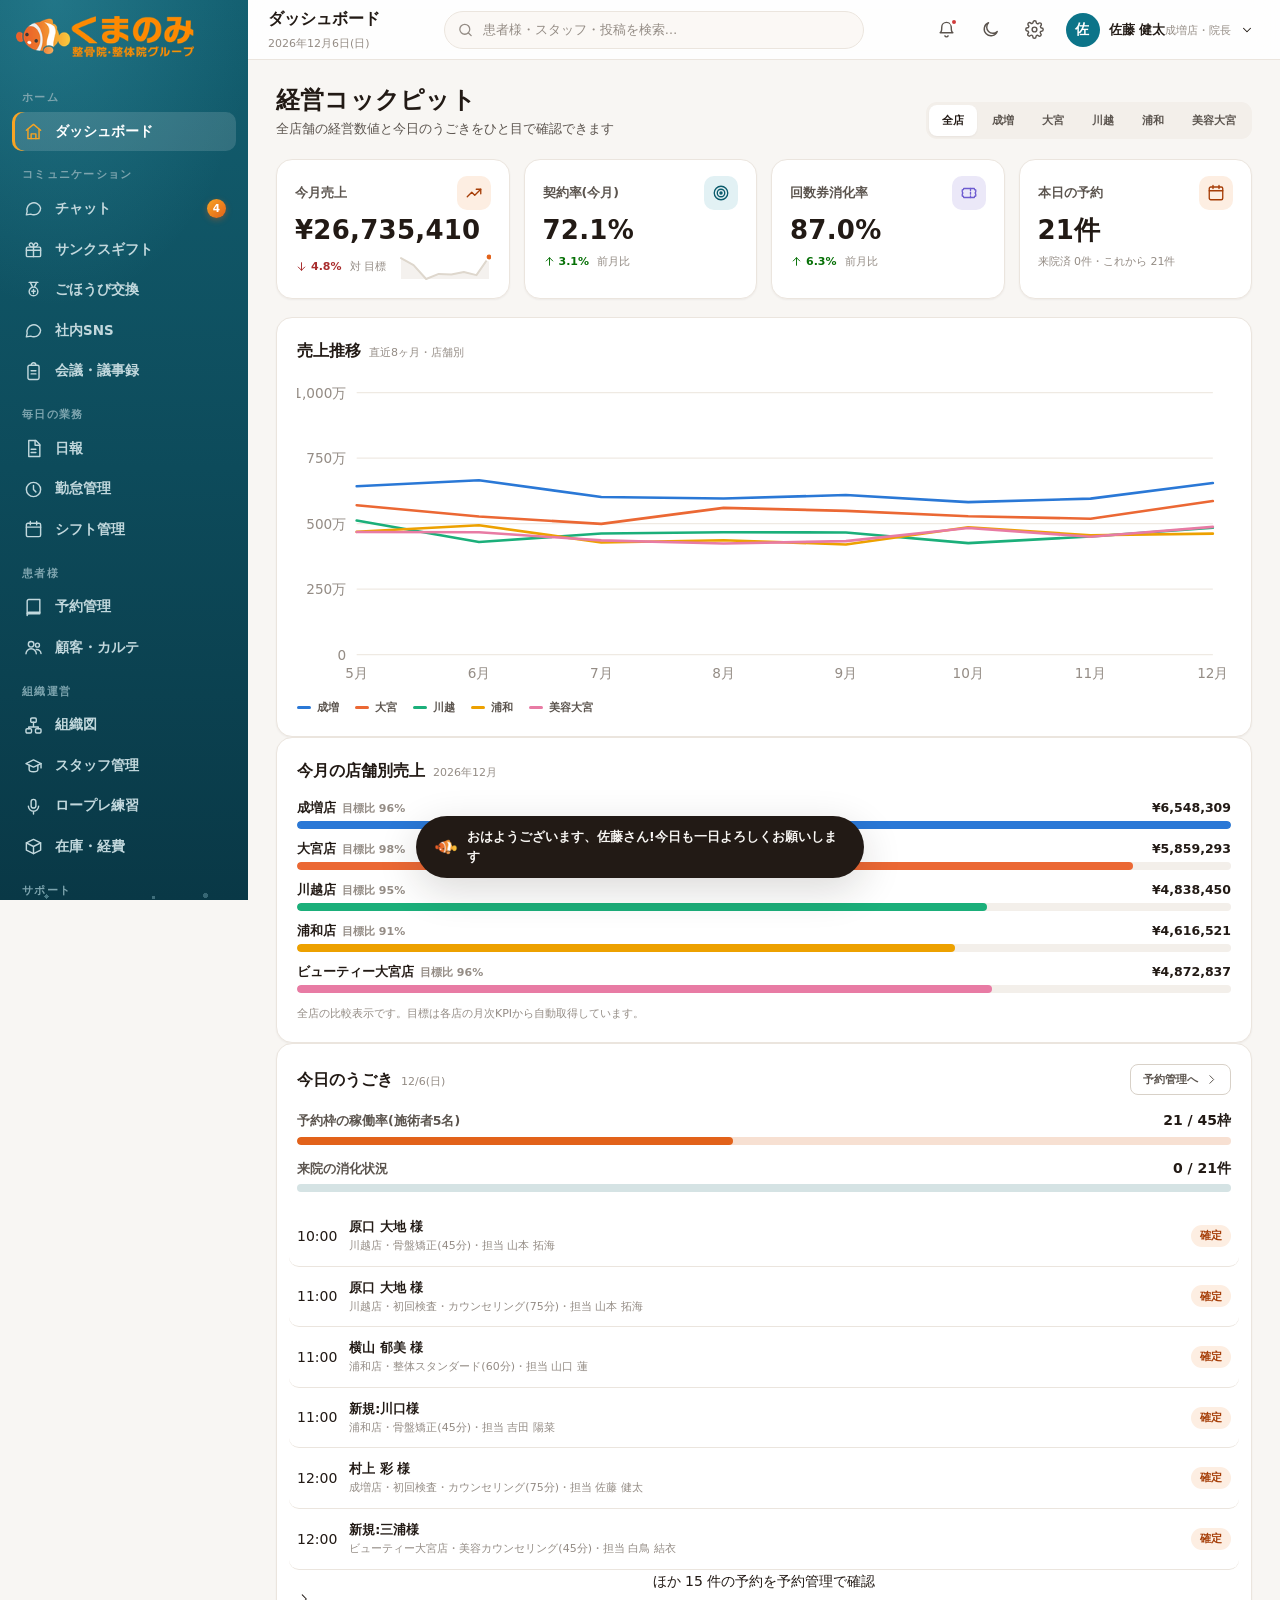
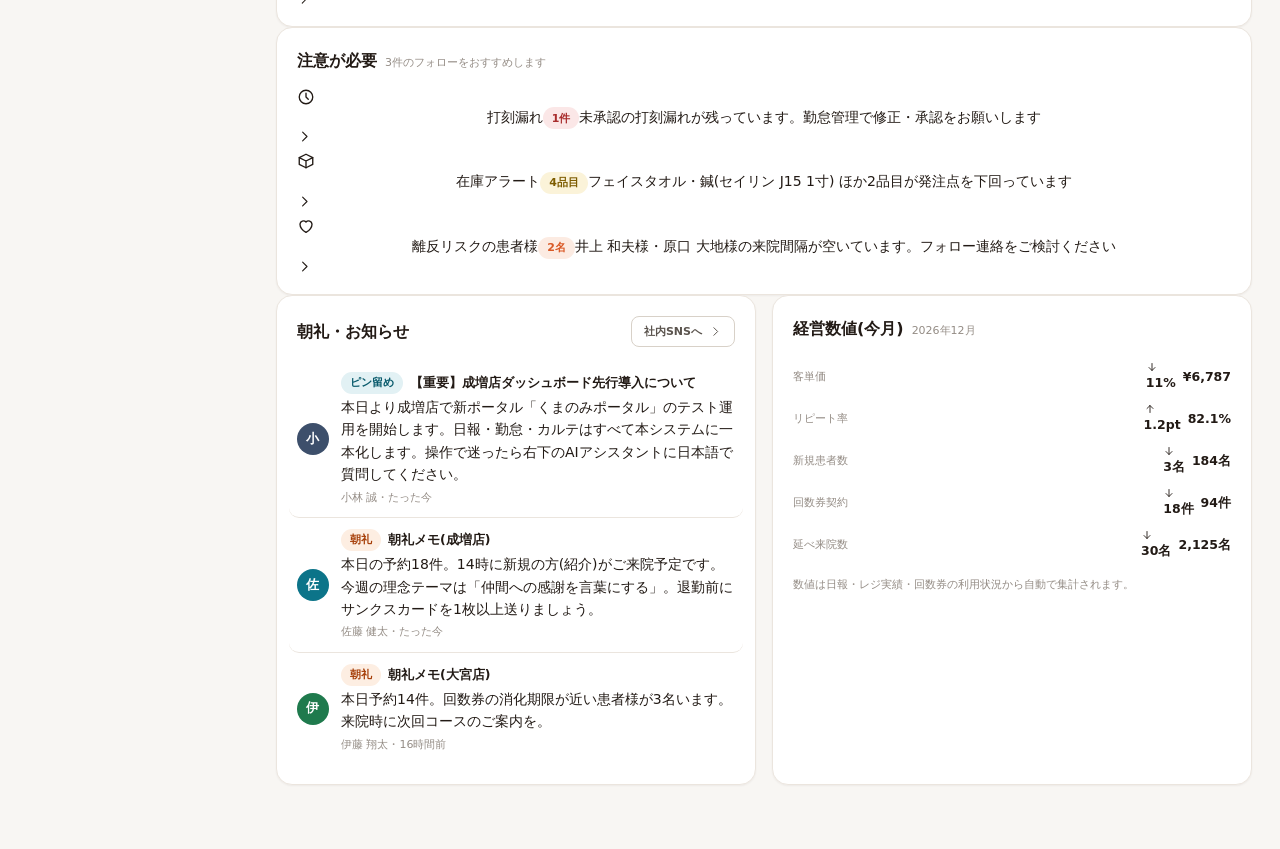
==== index.html @ 606838bd "Add thanks-gift data layer, shared logic, and media placeholders data.js (schema v6): five 理念バリュー fo" ====
<!DOCTYPE html>
<html lang="ja">
<head>
<meta charset="UTF-8">
<meta name="viewport" content="width=device-width, initial-scale=1.0, viewport-fit=cover">
<title>くまのみ 統合ポータル</title>
<meta name="description" content="日報・勤怠・シフト・予約・カルテ・スタッフ育成・在庫までを1つに束ねた、くまのみ整骨院・整体院グループの統合ダッシュボード">
<meta name="theme-color" content="#e2621a">
<link rel="icon" type="image/png" href="assets/favicon.png">
<link rel="apple-touch-icon" href="assets/kumanomi-mark.png">
<link rel="stylesheet" href="css/tokens.css">
<link rel="stylesheet" href="css/base.css">
<link rel="stylesheet" href="css/components.css">
<link rel="stylesheet" href="css/pages/dashboard.css">
<link rel="stylesheet" href="css/pages/thanks.css">
<link rel="stylesheet" href="css/pages/rewards.css">
<link rel="stylesheet" href="css/pages/sns.css">
<link rel="stylesheet" href="css/pages/nippo.css">
<link rel="stylesheet" href="css/pages/kintai.css">
<link rel="stylesheet" href="css/pages/shift.css">
<link rel="stylesheet" href="css/pages/reserve.css">
<link rel="stylesheet" href="css/pages/patients.css">
<link rel="stylesheet" href="css/pages/org.css">
<link rel="stylesheet" href="css/pages/staff.css">
<link rel="stylesheet" href="css/pages/meetings.css">
<link rel="stylesheet" href="css/pages/backoffice.css">
<link rel="stylesheet" href="css/pages/chat.css">
<link rel="stylesheet" href="css/pages/roleplay.css">
<link rel="stylesheet" href="css/pages/hr.css">
<link rel="stylesheet" href="css/pages/assistant.css">
</head>
<body>
<div id="app" class="app">
  <div id="splash" class="splash" aria-hidden="true">
    <div class="splash-sea">
      <span class="bub b1"></span><span class="bub b2"></span><span class="bub b3"></span>
      <span class="bub b4"></span><span class="bub b5"></span>
      <img class="splash-fish" src="assets/kumanomi-mark.png" alt="">
    </div>
    <img class="splash-logo" src="assets/kumanomi-wide.png" alt="くまのみ 整骨院・整体院グループ">
    <div class="splash-sub">統合ポータルを準備しています…</div>
  </div>
</div>
<noscript>このアプリの表示には JavaScript が必要です。</noscript>
<script type="module" src="js/app.js"></script>
</body>
</html>
---- css/tokens.css ----
/* ============================================================
   KUMANOMI Design Tokens
   ライト/ダーク両テーマ。チャート系列色は CVD 検証済みパレット。
   ============================================================ */

:root {
  color-scheme: light;

  /* ---- Surfaces & ink(ほんのり暖色を含む白=クマノミの体色に馴染む)---- */
  --page: #f8f6f3;
  --surface: #ffffff;
  --surface-2: #fbf8f5;
  --surface-3: #f3efea;
  --ink: #221a15;
  --ink-2: #5b544e;
  --ink-3: #948c85;
  --hairline: #ebe5de;
  --hairline-strong: #d8d1c8;
  --shadow-1: 0 1px 2px rgba(34, 26, 21, 0.05);
  --shadow-2: 0 4px 16px rgba(34, 26, 21, 0.08);
  --shadow-3: 0 12px 40px rgba(34, 26, 21, 0.16);
  --scrim: rgba(26, 18, 12, 0.44);

  /* ---- Brand:くまのみオレンジ(ロゴ由来)---- */
  --brand: #e2621a;          /* ロゴ本体のオレンジ */
  --brand-strong: #c9500a;   /* ボタン等・白文字 4.6:1 */
  --brand-deep: #0b3f4c;     /* 相棒の深海(サイドバー等) */
  --brand-soft: #fdeee2;
  --brand-ink: #a63e08;      /* ライト面のブランド文字 6.3:1 */
  --on-brand: #ffffff;
  --brand-glow: #f8b838;     /* ロゴ尾びれのゴールド */
  --brand-grad: linear-gradient(135deg, #f8a423 0%, #e2621a 55%, #cf5410 100%);

  /* ---- Accent:イソギンチャクの海(セカンダリ)---- */
  --accent: #0c7489;
  --accent-strong: #0a6274;
  --accent-soft: #e2f1f4;
  --accent-ink: #0a5b6c;

  /* ---- Status (固定・チャート系列と混用しない) ---- */
  --good: #0ca30c;
  --good-soft: #e6f6e6;
  --good-text: #067006;
  --warn: #b8860b;
  --warn-soft: #fbf3d9;
  --warn-text: #7d5c00;
  --serious: #d95926;
  --serious-soft: #fcebe2;
  --critical: #d03b3b;
  --critical-soft: #fbe7e7;
  --critical-text: #a82c2c;

  /* ---- Chart palette (validated, adjacent-pair CVD safe) ---- */
  --series-1: #2a78d6;
  --series-2: #eb6834;
  --series-3: #1baf7a;
  --series-4: #eda100;
  --series-5: #e87ba4;
  --series-6: #008300;
  --series-7: #4a3aa7;
  --series-8: #e34948;
  --chart-grid: #efeae3;
  --chart-axis: #d1c9bf;
  --chart-muted: #948c85;
  --chart-deemph: #ded7cd;
  --chart-surface: #ffffff;
  --seq-100: #cde2fb;
  --seq-250: #86b6ef;
  --seq-400: #3987e5;
  --seq-550: #1c5cab;
  --seq-700: #0d366b;

  /* ---- Geometry ---- */
  --r-sm: 8px;
  --r-md: 12px;
  --r-lg: 16px;
  --r-xl: 22px;
  --r-full: 999px;
  --sidebar-w: 248px;
  --sidebar-w-slim: 72px;
  --topbar-h: 60px;

  /* ---- Type ---- */
  --font: "Hiragino Kaku Gothic ProN", "Hiragino Sans", "Noto Sans JP",
          "Yu Gothic UI", "Meiryo", system-ui, -apple-system, "Segoe UI", sans-serif;
  --fs-xs: 11px;
  --fs-sm: 12.5px;
  --fs-md: 14px;
  --fs-lg: 16px;
  --fs-xl: 19px;
  --fs-2xl: 24px;
  --fs-hero: 34px;

  /* ---- Motion ---- */
  --ease: cubic-bezier(0.22, 1, 0.36, 1);
  --dur: 220ms;
  --dur-slow: 420ms;
}

/* ============ Dark theme ============ */
:root[data-theme="dark"] {
  color-scheme: dark;

  --page: #12100e;
  --surface: #1c1917;
  --surface-2: #24201d;
  --surface-3: #2e2924;
  --ink: #f6f3f0;
  --ink-2: #c0b8b0;
  --ink-3: #857d76;
  --hairline: #332e29;
  --hairline-strong: #443d36;
  --shadow-1: 0 1px 2px rgba(0, 0, 0, 0.4);
  --shadow-2: 0 4px 16px rgba(0, 0, 0, 0.45);
  --shadow-3: 0 12px 40px rgba(0, 0, 0, 0.6);
  --scrim: rgba(0, 0, 0, 0.6);

  --brand: #ff9a4d;
  --brand-strong: #ffb066;
  --brand-deep: #0b2229;
  --brand-soft: #3a2415;
  --brand-ink: #ffb066;
  --on-brand: #3a1a05;
  --brand-glow: #ffc861;
  --brand-grad: linear-gradient(135deg, #ffc861 0%, #ff9a4d 55%, #f0803a 100%);

  --accent: #4db8cd;
  --accent-strong: #7fd0e0;
  --accent-soft: #10333c;
  --accent-ink: #7fd0e0;

  --good: #0ca30c;
  --good-soft: #12300f;
  --good-text: #5fd45f;
  --warn: #fab219;
  --warn-soft: #35290c;
  --warn-text: #f5c65b;
  --serious: #ec835a;
  --serious-soft: #38200f;
  --critical: #e66767;
  --critical-soft: #3a1616;
  --critical-text: #f09090;

  --series-1: #3987e5;
  --series-2: #d95926;
  --series-3: #199e70;
  --series-4: #c98500;
  --series-5: #d55181;
  --series-6: #008300;
  --series-7: #9085e9;
  --series-8: #e66767;
  --chart-grid: #2c2723;
  --chart-axis: #443d36;
  --chart-muted: #857d76;
  --chart-deemph: #423b34;
  --chart-surface: #1c1917;
  --seq-100: #0d366b;
  --seq-250: #1c5cab;
  --seq-400: #2a78d6;
  --seq-550: #6da7ec;
  --seq-700: #cde2fb;
}
---- css/base.css ----
/* ============================================================
   KUMANOMI Base — reset / typography / app shell layout
   ============================================================ */

*, *::before, *::after { box-sizing: border-box; }
* { margin: 0; padding: 0; }

html { height: 100%; }

body {
  min-height: 100%;
  font-family: var(--font);
  font-size: var(--fs-md);
  line-height: 1.6;
  color: var(--ink);
  background: var(--page);
  -webkit-font-smoothing: antialiased;
  text-rendering: optimizeLegibility;
  overflow-x: hidden;
}

img, svg, video { display: block; max-width: 100%; }
button, input, select, textarea { font: inherit; color: inherit; }
button { cursor: pointer; background: none; border: none; }
a { color: var(--brand); text-decoration: none; }
a:hover { text-decoration: underline; }
ul, ol { list-style: none; }
h1, h2, h3, h4 { font-weight: 700; line-height: 1.35; }
strong { font-weight: 700; }
::placeholder { color: var(--ink-3); }

:focus-visible {
  outline: 2px solid var(--brand);
  outline-offset: 2px;
  border-radius: 4px;
}

::selection { background: var(--brand-soft); }

/* ---- Scrollbars ---- */
* { scrollbar-width: thin; scrollbar-color: var(--hairline-strong) transparent; }
*::-webkit-scrollbar { width: 8px; height: 8px; }
*::-webkit-scrollbar-thumb { background: var(--hairline-strong); border-radius: 8px; }
*::-webkit-scrollbar-track { background: transparent; }

@media (prefers-reduced-motion: reduce) {
  *, *::before, *::after {
    animation-duration: 0.01ms !important;
    transition-duration: 0.01ms !important;
  }
}

/* ============================================================
   App shell
   ============================================================ */

.app {
  display: grid;
  grid-template-columns: var(--sidebar-w) minmax(0, 1fr);
  grid-template-rows: var(--topbar-h) 1fr;
  grid-template-areas:
    "sidebar topbar"
    "sidebar main";
  min-height: 100vh;
  transition: grid-template-columns var(--dur) var(--ease);
}

.app.sidebar-slim { grid-template-columns: var(--sidebar-w-slim) minmax(0, 1fr); }

/* ---- Splash(クマノミが泳いで登場)---- */
.splash {
  position: fixed; inset: 0; z-index: 9999;
  display: flex; flex-direction: column; align-items: center; justify-content: center;
  gap: 6px;
  background:
    radial-gradient(circle at 50% 42%, color-mix(in srgb, var(--brand) 9%, transparent) 0%, transparent 58%),
    var(--page);
  animation: splash-in 0.4s var(--ease);
}
.splash.hide { opacity: 0; pointer-events: none; transition: opacity 0.5s var(--ease); }

.splash-sea { position: relative; width: 230px; height: 190px; }
.splash-fish {
  position: absolute; left: 50%; top: 46%;
  width: 126px; height: 126px;
  margin: -63px 0 0 -63px;
  animation: fish-swim-in 1s var(--ease) both, fish-float 3s ease-in-out 1s infinite;
  filter: drop-shadow(0 8px 18px color-mix(in srgb, var(--brand) 32%, transparent));
}
@keyframes fish-swim-in {
  0% { opacity: 0; transform: translateX(-90px) rotate(-12deg) scale(0.7); }
  60% { opacity: 1; transform: translateX(10px) rotate(4deg) scale(1.04); }
  100% { opacity: 1; transform: translateX(0) rotate(0) scale(1); }
}
@keyframes fish-float {
  0%, 100% { transform: translateY(0) rotate(-2deg); }
  50% { transform: translateY(-11px) rotate(2deg); }
}

/* 泡 */
.splash-sea .bub {
  position: absolute; bottom: 6px;
  border-radius: 50%;
  background: color-mix(in srgb, var(--accent) 34%, transparent);
  border: 1.5px solid color-mix(in srgb, var(--accent) 46%, transparent);
  animation: bubble-rise 3.4s ease-in infinite;
  opacity: 0;
}
.splash-sea .b1 { left: 18%; width: 9px; height: 9px; animation-delay: 0.2s; }
.splash-sea .b2 { left: 34%; width: 6px; height: 6px; animation-delay: 1.1s; }
.splash-sea .b3 { left: 58%; width: 11px; height: 11px; animation-delay: 0.65s; }
.splash-sea .b4 { left: 74%; width: 7px; height: 7px; animation-delay: 1.7s; }
.splash-sea .b5 { left: 46%; width: 5px; height: 5px; animation-delay: 2.2s; }
@keyframes bubble-rise {
  0% { opacity: 0; transform: translateY(0) scale(0.5); }
  15% { opacity: 0.95; }
  75% { opacity: 0.6; }
  100% { opacity: 0; transform: translateY(-172px) scale(1.15); }
}

.splash-logo { width: 190px; height: auto; animation: splash-logo-in 0.7s var(--ease) 0.35s both; }
@keyframes splash-logo-in {
  from { opacity: 0; transform: translateY(10px); }
  to { opacity: 1; transform: none; }
}
.splash-sub {
  font-size: var(--fs-sm); color: var(--ink-3);
  animation: splash-logo-in 0.7s var(--ease) 0.6s both;
}
@keyframes splash-in { from { opacity: 0; } to { opacity: 1; } }

/* ---- Sidebar ---- */
/* 深い海の中にいるようなサイドバー。ロゴのオレンジがいちばん映える背景。 */
.sidebar {
  grid-area: sidebar;
  position: sticky; top: 0; height: 100vh;
  display: flex; flex-direction: column;
  background:
    radial-gradient(ellipse 130% 55% at 22% 0%, rgba(86, 198, 219, 0.22) 0%, transparent 62%),
    linear-gradient(180deg, #135f70 0%, #0d4b5b 52%, #093846 100%);
  color: #dceef2;
  overflow: hidden auto;
  z-index: 40;
}
:root[data-theme="dark"] .sidebar {
  background:
    radial-gradient(ellipse 120% 60% at 20% 0%, rgba(64, 176, 199, 0.1) 0%, transparent 60%),
    linear-gradient(180deg, #16120f 0%, #100d0b 100%);
  border-right: 1px solid var(--hairline);
}

/* 海面から差す光と、ゆっくり昇る泡 */
.sidebar::before {
  content: "";
  position: absolute; inset: 0;
  pointer-events: none;
  background-image:
    radial-gradient(circle, rgba(180, 230, 240, 0.5) 42%, transparent 44%),
    radial-gradient(circle, rgba(180, 230, 240, 0.42) 42%, transparent 44%),
    radial-gradient(circle, rgba(180, 230, 240, 0.36) 42%, transparent 44%);
  background-size: 7px 7px, 5px 5px, 9px 9px;
  background-position: 18% 100%, 62% 100%, 84% 100%;
  background-repeat: no-repeat;
  animation: sidebar-bubbles 11s linear infinite;
  opacity: 0.75;
}
@keyframes sidebar-bubbles {
  0% { background-position: 18% 105%, 62% 108%, 84% 112%; opacity: 0; }
  12% { opacity: 0.7; }
  85% { opacity: 0.4; }
  100% { background-position: 22% -6%, 58% -10%, 80% -14%; opacity: 0; }
}
.sidebar > * { position: relative; z-index: 1; }

.sidebar-logo {
  display: flex; align-items: center; gap: 10px;
  padding: 16px 16px 14px;
  color: #fff;
  cursor: pointer;
  background: none; width: 100%;
  text-align: left;
}
/* 横ロゴ(通常時)。ホバーでクマノミがひと泳ぎ */
.sidebar-logo .logo-lockup {
  width: 178px; height: auto;
  transition: transform var(--dur-slow) var(--ease);
}
.sidebar-logo:hover .logo-lockup { transform: translateX(3px) scale(1.03); }

/* スリム時に使う魚マーク単体 */
.sidebar-logo .logo-mark {
  width: 40px; height: 40px; flex: none;
  display: none;
  animation: fish-float 4s ease-in-out infinite;
  filter: drop-shadow(0 3px 8px rgba(226, 98, 26, 0.45));
}
.app.sidebar-slim .sidebar-logo .logo-lockup { display: none; }
.app.sidebar-slim .sidebar-logo .logo-mark { display: block; }

.sidebar-nav { flex: 1; padding: 4px 12px 16px; }
.nav-group-label {
  padding: 14px 10px 5px;
  font-size: 10.5px; font-weight: 700; letter-spacing: 0.12em;
  color: #7da4ae; white-space: nowrap;
}
:root[data-theme="dark"] .nav-group-label { color: var(--ink-3); }

.nav-item {
  display: flex; align-items: center; gap: 11px;
  width: 100%;
  padding: 9px 10px;
  margin: 1px 0;
  border-radius: 10px;
  color: #c2d8dd;
  font-size: 13.5px; font-weight: 600;
  white-space: nowrap;
  transition: background var(--dur) var(--ease), color var(--dur) var(--ease);
}
:root[data-theme="dark"] .nav-item { color: var(--ink-2); }
.nav-item:hover { background: rgba(255, 255, 255, 0.08); color: #fff; }
.nav-item.active {
  background: rgba(255, 255, 255, 0.14);
  color: #fff;
  box-shadow: inset 3px 0 0 #f8a423;
}
.nav-item.active .nav-ic { color: #f8a423; }
.nav-item .nav-ic {
  flex: none; display: grid; place-items: center; width: 22px;
  transition: transform var(--dur) var(--ease);
}
.nav-item:hover .nav-ic { transform: translateY(-2px) scale(1.08); }
.nav-item .nav-badge {
  margin-left: auto;
  min-width: 19px; height: 19px; padding: 0 5px;
  display: grid; place-items: center;
  background: linear-gradient(135deg, #f8a423 0%, #e2621a 100%);
  color: #fff;
  border-radius: var(--r-full);
  font-size: 10.5px; font-weight: 700;
  box-shadow: 0 2px 6px rgba(226, 98, 26, 0.4);
}

.sidebar-foot {
  display: flex; align-items: center; gap: 9px;
  padding: 12px 16px 16px;
  border-top: 1px solid rgba(255, 255, 255, 0.09);
  font-size: 10.5px; color: #7da4ae; white-space: nowrap;
}
/* フッターでクマノミがのんびり泳いでいる */
.sidebar-foot .foot-fish {
  width: 26px; height: 26px; flex: none;
  animation: fish-float 4.5s ease-in-out infinite;
}

.app.sidebar-slim .nav-group-label,
.app.sidebar-slim .nav-item .nav-label,
.app.sidebar-slim .nav-item .nav-badge,
.app.sidebar-slim .sidebar-foot { display: none; }
.app.sidebar-slim .nav-item { justify-content: center; padding: 11px 0; }
.app.sidebar-slim .sidebar-logo { justify-content: center; padding-inline: 0; }

/* ---- Topbar ---- */
.topbar {
  grid-area: topbar;
  position: sticky; top: 0; z-index: 30;
  display: flex; align-items: center; gap: 12px;
  padding: 0 20px;
  background: color-mix(in srgb, var(--surface) 86%, transparent);
  backdrop-filter: blur(14px);
  -webkit-backdrop-filter: blur(14px);
  border-bottom: 1px solid var(--hairline);
}
.topbar > span:first-of-type { min-width: 0; overflow: hidden; }
.topbar-title { font-size: var(--fs-lg); font-weight: 800; white-space: nowrap; }
.topbar-actions { flex: none; }
.topbar-date { font-size: var(--fs-xs); color: var(--ink-3); white-space: nowrap; }

.topbar-search {
  position: relative;
  flex: 1 1 0; min-width: 0; max-width: 420px; margin-inline: auto;
}
.topbar-search input {
  width: 100%; height: 38px;
  padding: 0 14px 0 38px;
  background: var(--surface-2);
  border: 1px solid var(--hairline);
  border-radius: var(--r-full);
  font-size: var(--fs-sm);
  transition: border-color var(--dur), box-shadow var(--dur);
}
.topbar-search input:focus {
  outline: none;
  border-color: var(--brand);
  box-shadow: 0 0 0 3px var(--brand-soft);
}
.topbar-search .search-ic {
  position: absolute; left: 13px; top: 50%; transform: translateY(-50%);
  color: var(--ink-3); pointer-events: none;
}
.search-results {
  position: absolute; top: calc(100% + 6px); left: 0; right: 0;
  max-height: 380px; overflow: auto;
  background: var(--surface);
  border: 1px solid var(--hairline);
  border-radius: var(--r-md);
  box-shadow: var(--shadow-3);
  padding: 6px;
  z-index: 60;
}
.search-hit {
  display: flex; align-items: center; gap: 10px;
  width: 100%; padding: 8px 10px;
  border-radius: 8px; text-align: left;
}
.search-hit:hover { background: var(--surface-2); }
.search-hit .hit-kind {
  flex: none; font-size: 10px; font-weight: 700;
  padding: 2px 7px; border-radius: var(--r-full);
  background: var(--brand-soft); color: var(--brand-ink);
}
.search-hit .hit-name { font-size: var(--fs-sm); font-weight: 600; }
.search-hit .hit-sub { font-size: var(--fs-xs); color: var(--ink-3); }

.topbar-actions { display: flex; align-items: center; gap: 6px; }
.icon-btn {
  position: relative;
  width: 38px; height: 38px;
  display: grid; place-items: center;
  border-radius: var(--r-full);
  color: var(--ink-2);
  transition: background var(--dur), color var(--dur);
}
.icon-btn:hover { background: var(--surface-3); color: var(--ink); }
.icon-btn .dot {
  position: absolute; top: 7px; right: 8px;
  width: 8px; height: 8px; border-radius: 50%;
  background: var(--critical);
  border: 2px solid var(--surface);
}

.topbar-user {
  display: flex; align-items: center; gap: 9px;
  padding: 5px 6px 5px 6px;
  border-radius: var(--r-full);
  transition: background var(--dur);
}
.topbar-user:hover { background: var(--surface-3); }
.topbar-user .user-meta { text-align: left; line-height: 1.25; }
.topbar-user .user-name { font-size: var(--fs-sm); font-weight: 700; }
.topbar-user .user-role { font-size: 10.5px; color: var(--ink-3); }

/* ---- Main ---- */
.main {
  grid-area: main;
  min-width: 0;
  padding: 24px 28px 64px;
  animation: page-in var(--dur-slow) var(--ease);
}
@keyframes page-in {
  from { opacity: 0; transform: translateY(8px); }
  to { opacity: 1; transform: translateY(0); }
}
.page { max-width: 1280px; margin: 0 auto; }

/* カードが上から順にふわっと現れる(ページを開くたび少し嬉しい) */
@media (prefers-reduced-motion: no-preference) {
  .page > .card,
  .page > .grid > .card,
  .page > .kpi-row > .stat-tile,
  .page > .grid > .stat-tile {
    animation: card-rise 0.5s var(--ease) both;
  }
  .page > .kpi-row > .stat-tile:nth-child(1) { animation-delay: 0.02s; }
  .page > .kpi-row > .stat-tile:nth-child(2) { animation-delay: 0.07s; }
  .page > .kpi-row > .stat-tile:nth-child(3) { animation-delay: 0.12s; }
  .page > .kpi-row > .stat-tile:nth-child(4) { animation-delay: 0.17s; }
  .page > .card:nth-of-type(2) { animation-delay: 0.06s; }
  .page > .card:nth-of-type(3) { animation-delay: 0.1s; }
}
@keyframes card-rise {
  from { opacity: 0; transform: translateY(12px); }
  to { opacity: 1; transform: none; }
}

/* ---- Page header ---- */
.page-head {
  display: flex; align-items: flex-end; justify-content: space-between;
  gap: 16px; flex-wrap: wrap;
  margin-bottom: 20px;
}
.page-head h1 { font-size: var(--fs-2xl); letter-spacing: 0.01em; }
.page-head .page-desc { font-size: var(--fs-sm); color: var(--ink-2); margin-top: 3px; }
.page-head .page-actions { display: flex; gap: 8px; flex-wrap: wrap; }

/* ---- Responsive ---- */
.mobile-nav-btn { display: none; }

@media (max-width: 960px) {
  .app, .app.sidebar-slim {
    grid-template-columns: minmax(0, 1fr);
    grid-template-areas: "topbar" "main";
    grid-template-rows: var(--topbar-h) 1fr;
  }
  .sidebar {
    position: fixed; left: 0; top: 0; bottom: 0;
    width: min(300px, 84vw); height: 100dvh;
    transform: translateX(-102%);
    transition: transform var(--dur-slow) var(--ease);
    box-shadow: var(--shadow-3);
  }
  .app.nav-open .sidebar { transform: translateX(0); }
  .mobile-scrim {
    position: fixed; inset: 0; z-index: 35;
    background: var(--scrim);
    opacity: 0; pointer-events: none;
    transition: opacity var(--dur-slow) var(--ease);
  }
  .app.nav-open .mobile-scrim { opacity: 1; pointer-events: auto; }
  .mobile-nav-btn { display: grid; }
  .topbar { padding: 0 12px; }
  .topbar-search { max-width: none; }
  .topbar-user .user-meta { display: none; }
  .topbar-date { display: none; }
  .main { padding: 16px 14px 80px; }
  .app.sidebar-slim .nav-group-label,
  .app.sidebar-slim .nav-item .nav-label,
  .app.sidebar-slim .nav-item .nav-badge,
  .app.sidebar-slim .sidebar-foot { display: block; }
  .app.sidebar-slim .nav-item { justify-content: flex-start; padding: 9px 10px; }
  .app.sidebar-slim .sidebar-logo .logo-lockup { display: block; }
  .app.sidebar-slim .sidebar-logo .logo-mark { display: none; }
  .app.sidebar-slim .sidebar-logo { justify-content: flex-start; padding-inline: 16px; }
}

@media (max-width: 640px) {
  .topbar-title { font-size: var(--fs-md); }
  .page-head h1 { font-size: var(--fs-xl); }
}
---- css/components.css ----
/* ============================================================
   KUMANOMI Components — shared UI building blocks
   ============================================================ */

/* ---- Cards ---- */
.card {
  background: var(--surface);
  border: 1px solid var(--hairline);
  border-radius: var(--r-lg);
  box-shadow: var(--shadow-1);
  padding: 20px;
  min-width: 0;
}
.card.pad-sm { padding: 14px; }
.card.flat { box-shadow: none; }
.card-title {
  display: flex; align-items: center; justify-content: space-between; gap: 10px;
  font-size: var(--fs-lg); font-weight: 700;
  margin-bottom: 14px;
}
.card-title .card-sub { font-size: var(--fs-xs); font-weight: 500; color: var(--ink-3); }

.grid { display: grid; gap: 16px; }
.grid.cols-2 { grid-template-columns: repeat(2, minmax(0, 1fr)); }
.grid.cols-3 { grid-template-columns: repeat(3, minmax(0, 1fr)); }
.grid.cols-4 { grid-template-columns: repeat(4, minmax(0, 1fr)); }
@media (max-width: 1100px) {
  .grid.cols-4 { grid-template-columns: repeat(2, minmax(0, 1fr)); }
  .grid.cols-3 { grid-template-columns: repeat(2, minmax(0, 1fr)); }
}
@media (max-width: 640px) {
  .grid.cols-2, .grid.cols-3, .grid.cols-4 { grid-template-columns: 1fr; }
}

/* ---- Buttons ---- */
.btn {
  display: inline-flex; align-items: center; justify-content: center; gap: 7px;
  height: 38px; padding: 0 16px;
  border-radius: 10px;
  font-size: var(--fs-sm); font-weight: 700;
  border: 1px solid transparent;
  transition: transform 120ms var(--ease), box-shadow var(--dur), background var(--dur),
              border-color var(--dur), color var(--dur), opacity var(--dur);
  white-space: nowrap;
  user-select: none;
}
.btn:active { transform: scale(0.97); }
.btn:disabled { opacity: 0.5; pointer-events: none; }
.btn.primary {
  background: var(--brand-grad); color: #fff;
  box-shadow: 0 2px 8px color-mix(in srgb, var(--brand) 38%, transparent);
}
:root[data-theme="dark"] .btn.primary { color: var(--on-brand); }
.btn.primary:hover {
  filter: saturate(1.06) brightness(1.04);
  box-shadow: 0 4px 14px color-mix(in srgb, var(--brand) 45%, transparent);
  transform: translateY(-1px);
}
.btn.primary:active { transform: scale(0.97); }
.btn.accent {
  background: var(--accent); color: #fff;
  box-shadow: 0 2px 8px color-mix(in srgb, var(--accent) 35%, transparent);
}
:root[data-theme="dark"] .btn.accent { color: #1c1008; }
.btn.accent:hover { background: var(--accent-strong); }
.btn.ghost {
  background: var(--surface); color: var(--ink-2);
  border-color: var(--hairline-strong);
}
.btn.ghost:hover { background: var(--surface-2); color: var(--ink); }
.btn.soft { background: var(--brand-soft); color: var(--brand-ink); }
.btn.soft:hover { background: color-mix(in srgb, var(--brand-soft) 80%, var(--brand) 12%); }
.btn.danger { background: var(--critical-soft); color: var(--critical-text); }
.btn.danger:hover { background: color-mix(in srgb, var(--critical-soft) 75%, var(--critical) 18%); }
.btn.sm { height: 31px; padding: 0 12px; font-size: var(--fs-xs); border-radius: 8px; }
.btn.lg { height: 46px; padding: 0 22px; font-size: var(--fs-md); border-radius: 12px; }
.btn.block { width: 100%; }

/* AI action button — 統一の「AIで◯◯」ボタン(深海のグラデ=ブランドのオレンジと明確に区別) */
.btn.ai {
  background: linear-gradient(120deg, #4a5fc1 0%, #0c8fa8 100%);
  color: #fff;
  box-shadow: 0 2px 10px rgba(74, 95, 193, 0.35);
}
.btn.ai:hover { filter: brightness(1.08); }
.btn.ai .spin { animation: rotate 0.9s linear infinite; }
@keyframes rotate { to { transform: rotate(360deg); } }

/* ---- Badges & chips ---- */
.badge {
  display: inline-flex; align-items: center; gap: 5px;
  height: 22px; padding: 0 9px;
  border-radius: var(--r-full);
  font-size: var(--fs-xs); font-weight: 700;
  background: var(--surface-3); color: var(--ink-2);
  white-space: nowrap;
}
.badge.good { background: var(--good-soft); color: var(--good-text); }
.badge.warn { background: var(--warn-soft); color: var(--warn-text); }
.badge.serious { background: var(--serious-soft); color: var(--serious); }
.badge.critical { background: var(--critical-soft); color: var(--critical-text); }
.badge.brand { background: var(--brand-soft); color: var(--brand-ink); }
.badge.accent { background: var(--accent-soft); color: var(--accent-ink); }
.badge .badge-dot { width: 7px; height: 7px; border-radius: 50%; background: currentColor; }

.chip {
  display: inline-flex; align-items: center; gap: 6px;
  height: 30px; padding: 0 13px;
  border-radius: var(--r-full);
  border: 1px solid var(--hairline-strong);
  background: var(--surface);
  font-size: var(--fs-sm); font-weight: 600; color: var(--ink-2);
  transition: all var(--dur) var(--ease);
  white-space: nowrap;
}
.chip:hover { border-color: var(--brand); color: var(--brand-ink); }
.chip.on {
  background: var(--brand); border-color: var(--brand);
  color: var(--on-brand);
}

/* ---- Avatar ---- */
.avatar {
  flex: none;
  display: grid; place-items: center;
  border-radius: var(--r-full);
  color: #fff; font-weight: 700;
  user-select: none;
  letter-spacing: 0.02em;
}
.avatar.ring { box-shadow: 0 0 0 2px var(--surface), 0 0 0 4px var(--brand); }
.avatar-stack { display: flex; }
.avatar-stack .avatar { box-shadow: 0 0 0 2px var(--surface); }
.avatar-stack .avatar + .avatar { margin-left: -8px; }

/* ---- Stat tile ---- */
.stat-tile {
  position: relative;
  background: var(--surface);
  border: 1px solid var(--hairline);
  border-radius: var(--r-lg);
  box-shadow: var(--shadow-1);
  padding: 16px 18px;
  display: flex; flex-direction: column; gap: 5px;
  min-width: 0;
  overflow: hidden;
  transition: transform var(--dur) var(--ease), box-shadow var(--dur) var(--ease);
}
/* ホバーでふわっと浮く+右上にブランドの光 */
.stat-tile::after {
  content: ""; position: absolute; inset: 0;
  background: radial-gradient(circle at 100% 0%, color-mix(in srgb, var(--brand) 12%, transparent) 0%, transparent 46%);
  opacity: 0; transition: opacity var(--dur) var(--ease);
  pointer-events: none;
}
.stat-tile:hover { transform: translateY(-3px); box-shadow: var(--shadow-2); }
.stat-tile:hover::after { opacity: 1; }
.stat-tile > * { position: relative; z-index: 1; }
.stat-tile .stat-top { display: flex; align-items: center; justify-content: space-between; gap: 8px; }
.stat-tile .stat-label { font-size: var(--fs-sm); font-weight: 600; color: var(--ink-2); }
.stat-tile .stat-ic {
  width: 34px; height: 34px; flex: none;
  display: grid; place-items: center;
  border-radius: 10px;
  background: var(--brand-soft); color: var(--brand-ink);
}
.stat-tile .stat-value {
  font-size: 26px; font-weight: 800; letter-spacing: 0.01em; line-height: 1.2;
}
.stat-tile .stat-foot { display: flex; align-items: center; gap: 8px; min-height: 20px; }
.stat-tile .stat-delta {
  display: inline-flex; align-items: center; gap: 3px;
  font-size: var(--fs-xs); font-weight: 700;
}
.stat-tile .stat-delta.up { color: var(--good-text); }
.stat-tile .stat-delta.down { color: var(--critical-text); }
.stat-tile .stat-delta.flat { color: var(--ink-3); }
.stat-tile .stat-vs { font-size: var(--fs-xs); color: var(--ink-3); }
.stat-tile .stat-spark { margin-left: auto; }

.hero-number { font-size: var(--fs-hero); font-weight: 800; line-height: 1.15; }

/* ---- Meter ---- */
.meter { display: flex; flex-direction: column; gap: 5px; min-width: 0; }
.meter .meter-head {
  display: flex; justify-content: space-between; align-items: baseline;
  font-size: var(--fs-sm);
}
.meter .meter-label { font-weight: 600; color: var(--ink-2); }
.meter .meter-val { font-weight: 800; font-size: var(--fs-md); }
.meter .meter-track {
  height: 8px; border-radius: var(--r-full);
  background: color-mix(in srgb, var(--brand) 16%, var(--surface-2));
  overflow: hidden;
}
.meter .meter-fill {
  height: 100%; border-radius: var(--r-full);
  background: var(--brand);
  transition: width 0.7s var(--ease);
}
.meter.warn .meter-track { background: color-mix(in srgb, var(--warn) 18%, var(--surface-2)); }
.meter.warn .meter-fill { background: var(--warn); }
.meter.critical .meter-track { background: color-mix(in srgb, var(--critical) 16%, var(--surface-2)); }
.meter.critical .meter-fill { background: var(--critical); }
.meter.accent .meter-track { background: color-mix(in srgb, var(--accent) 16%, var(--surface-2)); }
.meter.accent .meter-fill { background: var(--accent); }

/* ---- Tabs & segmented ---- */
.tabs {
  display: flex; gap: 2px;
  border-bottom: 1px solid var(--hairline);
  margin-bottom: 18px;
  overflow-x: auto;
  scrollbar-width: none;
}
.tabs::-webkit-scrollbar { display: none; }
.tab {
  position: relative;
  padding: 9px 15px;
  font-size: var(--fs-sm); font-weight: 700;
  color: var(--ink-3);
  white-space: nowrap;
  border-radius: 8px 8px 0 0;
  transition: color var(--dur);
}
.tab:hover { color: var(--ink); background: var(--surface-2); }
.tab.active { color: var(--brand-ink); }
.tab.active::after {
  content: ""; position: absolute; left: 10px; right: 10px; bottom: -1px;
  height: 3px; border-radius: 3px 3px 0 0;
  background: var(--brand);
}
.tab .tab-badge {
  margin-left: 6px;
  display: inline-grid; place-items: center;
  min-width: 18px; height: 18px; padding: 0 5px;
  border-radius: var(--r-full);
  background: var(--surface-3);
  font-size: 10px;
}
.tab.active .tab-badge { background: var(--brand-soft); color: var(--brand-ink); }

.segmented {
  display: inline-flex; padding: 3px; gap: 2px;
  background: var(--surface-3);
  border-radius: 11px;
}
.segmented .seg {
  height: 31px; padding: 0 13px;
  border-radius: 8px;
  font-size: var(--fs-xs); font-weight: 700; color: var(--ink-2);
  transition: all var(--dur) var(--ease);
  white-space: nowrap;
}
.segmented .seg.on {
  background: var(--surface); color: var(--ink);
  box-shadow: var(--shadow-1);
}

/* ---- Forms ---- */
.field { display: flex; flex-direction: column; gap: 5px; min-width: 0; }
.field > label { font-size: var(--fs-sm); font-weight: 700; color: var(--ink-2); }
.field .hint { font-size: var(--fs-xs); color: var(--ink-3); }
.input, .select, .textarea {
  width: 100%;
  padding: 9px 12px;
  background: var(--surface);
  border: 1px solid var(--hairline-strong);
  border-radius: 10px;
  font-size: var(--fs-md);
  transition: border-color var(--dur), box-shadow var(--dur);
}
.input:focus, .select:focus, .textarea:focus {
  outline: none;
  border-color: var(--brand);
  box-shadow: 0 0 0 3px var(--brand-soft);
}
.textarea { min-height: 96px; resize: vertical; line-height: 1.6; }
.select {
  appearance: none;
  background-image: url("data:image/svg+xml,%3Csvg xmlns='http://www.w3.org/2000/svg' width='12' height='12' viewBox='0 0 24 24' fill='none' stroke='%238a938f' stroke-width='2.5' stroke-linecap='round' stroke-linejoin='round'%3E%3Cpath d='m6 9 6 6 6-6'/%3E%3C/svg%3E");
  background-repeat: no-repeat;
  background-position: right 12px center;
  padding-right: 34px;
}
.form-row { display: flex; gap: 12px; flex-wrap: wrap; }
.form-row .field { flex: 1; min-width: 150px; }

.toggle { position: relative; display: inline-flex; align-items: center; gap: 9px; cursor: pointer; }
.toggle input { position: absolute; opacity: 0; }
.toggle .tg-track {
  width: 40px; height: 23px; flex: none;
  background: var(--hairline-strong);
  border-radius: var(--r-full);
  transition: background var(--dur);
}
.toggle .tg-track::after {
  content: ""; display: block;
  width: 17px; height: 17px; margin: 3px;
  background: #fff; border-radius: 50%;
  box-shadow: var(--shadow-1);
  transition: transform var(--dur) var(--ease);
}
.toggle input:checked + .tg-track { background: var(--brand); }
.toggle input:checked + .tg-track::after { transform: translateX(17px); }
.toggle .tg-label { font-size: var(--fs-sm); font-weight: 600; }

/* ---- Table ---- */
.table-wrap { overflow-x: auto; margin-inline: -4px; padding-inline: 4px; }
.table { width: 100%; border-collapse: collapse; font-size: var(--fs-sm); }
.table th {
  text-align: left;
  padding: 9px 12px;
  font-size: var(--fs-xs); font-weight: 700; color: var(--ink-3);
  border-bottom: 1px solid var(--hairline);
  white-space: nowrap;
}
.table td {
  padding: 11px 12px;
  border-bottom: 1px solid var(--hairline);
  vertical-align: middle;
}
.table tr:last-child td { border-bottom: none; }
.table tbody tr { transition: background var(--dur); }
.table tbody tr.clickable { cursor: pointer; }
.table tbody tr.clickable:hover { background: var(--surface-2); }
.table .num { text-align: right; font-variant-numeric: tabular-nums; }
.table .center { text-align: center; }

/* ---- List rows ---- */
.row-list { display: flex; flex-direction: column; }
.row-item {
  display: flex; align-items: center; gap: 12px;
  padding: 11px 4px;
  border-bottom: 1px solid var(--hairline);
  min-width: 0;
}
.row-item:last-child { border-bottom: none; }
.row-item.clickable { cursor: pointer; margin-inline: -8px; padding-inline: 8px; border-radius: 10px; }
.row-item.clickable:hover { background: var(--surface-2); }
.row-main { flex: 1; min-width: 0; }
.row-title { font-size: var(--fs-sm); font-weight: 700; }
.row-sub { font-size: var(--fs-xs); color: var(--ink-3); }
.row-title, .row-sub {
  display: block;
  overflow: hidden; text-overflow: ellipsis; white-space: nowrap;
}

/* ---- Modal / drawer ---- */
.modal-scrim {
  position: fixed; inset: 0; z-index: 100;
  display: grid; place-items: center;
  padding: 20px;
  background: var(--scrim);
  animation: fade-in var(--dur) var(--ease);
}
@keyframes fade-in { from { opacity: 0; } to { opacity: 1; } }
.modal {
  width: 100%; max-width: 540px;
  max-height: min(84vh, 820px);
  display: flex; flex-direction: column;
  background: var(--surface);
  border-radius: var(--r-xl);
  box-shadow: var(--shadow-3);
  animation: modal-in var(--dur-slow) var(--ease);
  overflow: hidden;
}
.modal.wide { max-width: 860px; }
@keyframes modal-in {
  from { opacity: 0; transform: translateY(18px) scale(0.98); }
  to { opacity: 1; transform: none; }
}
.modal-head {
  display: flex; align-items: center; justify-content: space-between; gap: 10px;
  padding: 18px 22px 0;
}
.modal-head h3 { font-size: var(--fs-lg); }
.modal-body { padding: 16px 22px 22px; overflow-y: auto; }
.modal-foot {
  display: flex; justify-content: flex-end; gap: 8px;
  padding: 14px 22px;
  border-top: 1px solid var(--hairline);
  background: var(--surface-2);
}
@media (max-width: 640px) {
  .modal-scrim { padding: 0; align-items: end; }
  .modal { max-width: none; border-radius: var(--r-xl) var(--r-xl) 0 0; max-height: 92dvh; }
}

.drawer-scrim {
  position: fixed; inset: 0; z-index: 100;
  background: var(--scrim);
  animation: fade-in var(--dur) var(--ease);
}
.drawer {
  position: fixed; top: 0; right: 0; bottom: 0; z-index: 101;
  width: min(430px, 94vw);
  display: flex; flex-direction: column;
  background: var(--surface);
  box-shadow: var(--shadow-3);
  animation: drawer-in var(--dur-slow) var(--ease);
}
@keyframes drawer-in { from { transform: translateX(30px); opacity: 0; } to { transform: none; opacity: 1; } }
.drawer-head {
  display: flex; align-items: center; justify-content: space-between;
  padding: 18px 20px 12px;
  border-bottom: 1px solid var(--hairline);
}
.drawer-head h3 { font-size: var(--fs-lg); }
.drawer-body { flex: 1; overflow-y: auto; padding: 14px 20px 24px; }

/* ---- Toast ---- */
.toast-zone {
  position: fixed; bottom: 22px; left: 50%; transform: translateX(-50%);
  z-index: 200;
  display: flex; flex-direction: column; align-items: center; gap: 8px;
  pointer-events: none;
  padding-inline: 16px;
  width: 100%; max-width: 480px;
}
.toast {
  display: flex; align-items: center; gap: 9px;
  padding: 11px 18px;
  background: var(--ink); color: var(--page);
  border-radius: var(--r-full);
  box-shadow: var(--shadow-3);
  font-size: var(--fs-sm); font-weight: 600;
  animation: toast-in 0.35s var(--ease);
  max-width: 100%;
}
.toast.leaving { opacity: 0; transform: translateY(8px); transition: all 0.3s var(--ease); }
.toast .t-ic { flex: none; }
.toast .t-fish { flex: none; display: inline-flex; }
.toast.success .t-ic { color: #6fe06f; }
.toast.error .t-ic { color: #ff8f8f; }
.toast.info .t-ic { color: #7cc7ff; }
@keyframes toast-in { from { opacity: 0; transform: translateY(12px) scale(0.96); } to { opacity: 1; transform: none; } }

/* ============================================================
   ブランドマーク(くまのみ)と動き
   ============================================================ */
.fish-mark { display: block; flex: none; user-select: none; -webkit-user-drag: none; }
.fish-mark.m-float { animation: fish-float 3.4s ease-in-out infinite; }
.fish-mark.m-swim { animation: fish-swim 2.6s ease-in-out infinite; }
.fish-mark.m-wiggle { transition: transform var(--dur) var(--ease); }
.fish-mark.m-wiggle:hover { transform: rotate(-8deg) scale(1.12); }

@keyframes fish-swim {
  0% { transform: translateX(-5px) rotate(-6deg); }
  50% { transform: translateX(5px) rotate(6deg); }
  100% { transform: translateX(-5px) rotate(-6deg); }
}

.brand-lockup { height: auto; user-select: none; -webkit-user-drag: none; }

/* ---- お祝い演出(サンクス送信・テスト合格など)---- */
.celebrate-layer {
  position: fixed; inset: 0; z-index: 300;
  pointer-events: none; overflow: hidden;
}
.celebrate-fish {
  position: absolute; top: 46%; left: -140px;
  width: 108px; height: 108px;
  animation: celebrate-swim 1.7s cubic-bezier(0.34, 0.62, 0.4, 1) forwards;
  filter: drop-shadow(0 10px 22px rgba(226, 98, 26, 0.4));
}
@keyframes celebrate-swim {
  0% { left: -140px; transform: translateY(0) rotate(-10deg); opacity: 0; }
  12% { opacity: 1; }
  50% { transform: translateY(-46px) rotate(7deg); }
  88% { opacity: 1; }
  100% { left: calc(100% + 140px); transform: translateY(6px) rotate(-6deg); opacity: 0; }
}
.celebrate-bub {
  position: absolute; bottom: -24px;
  border-radius: 50%;
  background: color-mix(in srgb, var(--accent) 30%, transparent);
  border: 1.5px solid color-mix(in srgb, var(--accent) 55%, transparent);
  animation: celebrate-bubble ease-out forwards;
}
@keyframes celebrate-bubble {
  0% { opacity: 0; transform: translateY(0) scale(0.4); }
  20% { opacity: 0.95; }
  100% { opacity: 0; transform: translateY(-70vh) scale(1.2); }
}

/* ---- Empty state(既定はクマノミがお留守番)---- */
.empty-state {
  display: flex; flex-direction: column; align-items: center; justify-content: center;
  gap: 6px; padding: 42px 20px;
  text-align: center; color: var(--ink-3);
}
.empty-state .es-ic { font-size: 34px; opacity: 0.75; }
.empty-state .es-fish { opacity: 0.85; margin-bottom: 2px; }
.empty-state .es-title { font-size: var(--fs-md); font-weight: 700; color: var(--ink-2); }
.empty-state .es-hint { font-size: var(--fs-sm); }

/* ---- AI panel(生成結果の表示枠)---- */
.ai-panel {
  border: 1px solid color-mix(in srgb, #0c8fa8 30%, var(--hairline));
  background: linear-gradient(135deg,
    color-mix(in srgb, #4a5fc1 6%, var(--surface)) 0%,
    color-mix(in srgb, #0c8fa8 7%, var(--surface)) 100%);
  border-radius: var(--r-lg);
  padding: 16px 18px;
}
.ai-panel .ai-head {
  display: flex; align-items: center; gap: 8px;
  font-size: var(--fs-sm); font-weight: 800;
  color: #0a6f85;
  margin-bottom: 9px;
}
:root[data-theme="dark"] .ai-panel .ai-head { color: #6fc6da; }
.ai-panel .ai-body { font-size: var(--fs-sm); line-height: 1.75; }
.ai-panel .ai-body h4 { margin: 10px 0 3px; font-size: var(--fs-sm); }
.ai-panel .ai-body ul { padding-left: 1.2em; }
.ai-panel .ai-body ul li { list-style: disc; margin: 2px 0; }
.ai-panel .ai-body ol { padding-left: 1.2em; }
.ai-panel .ai-body ol li { list-style: decimal; margin: 2px 0; }
.ai-thinking { display: inline-flex; align-items: center; gap: 8px; color: var(--ink-3); font-size: var(--fs-sm); }
.ai-thinking .th-fish { display: inline-flex; }
.ai-thinking .th-dots { display: inline-flex; gap: 4px; }
.ai-thinking .th-dots i {
  width: 6px; height: 6px; border-radius: 50%;
  background: var(--brand);
  animation: th-bounce 1.2s ease-in-out infinite;
}
.ai-thinking .th-dots i:nth-child(2) { animation-delay: 0.15s; }
.ai-thinking .th-dots i:nth-child(3) { animation-delay: 0.3s; }
@keyframes th-bounce { 0%, 60%, 100% { transform: translateY(0); opacity: 0.5; } 30% { transform: translateY(-5px); opacity: 1; } }

/* ---- Chart chrome ---- */
.chart-box { position: relative; min-width: 0; }
.chart-box svg { width: 100%; height: auto; display: block; }
.chart-legend {
  display: flex; flex-wrap: wrap; gap: 6px 16px;
  padding-top: 10px;
  font-size: var(--fs-xs); color: var(--ink-2);
}
.chart-legend .lg-item { display: inline-flex; align-items: center; gap: 6px; font-weight: 600; }
.chart-legend .lg-swatch { width: 10px; height: 10px; border-radius: 3px; flex: none; }
.chart-legend .lg-line { width: 14px; height: 3px; border-radius: 2px; flex: none; }
.chart-tip {
  position: absolute; z-index: 20;
  pointer-events: none;
  background: var(--ink); color: var(--page);
  border-radius: 9px;
  padding: 8px 11px;
  font-size: var(--fs-xs);
  box-shadow: var(--shadow-2);
  opacity: 0;
  transition: opacity 120ms;
  white-space: nowrap;
}
.chart-tip.show { opacity: 1; }
.chart-tip .tip-title { font-weight: 700; margin-bottom: 3px; opacity: 0.85; }
.chart-tip .tip-row { display: flex; align-items: center; gap: 6px; }
.chart-tip .tip-sw { width: 8px; height: 8px; border-radius: 2px; flex: none; }
.chart-tip .tip-val { margin-left: auto; font-weight: 700; font-variant-numeric: tabular-nums; padding-left: 10px; }

/* ---- KPI ribbon(ページ上部のタイル列)---- */
.kpi-row {
  display: grid; gap: 14px;
  grid-template-columns: repeat(4, minmax(0, 1fr));
  margin-bottom: 18px;
}
@media (max-width: 1100px) { .kpi-row { grid-template-columns: repeat(2, minmax(0, 1fr)); } }
@media (max-width: 560px) { .kpi-row { grid-template-columns: 1fr; } }

/* ---- Timeline ---- */
.timeline { position: relative; padding-left: 22px; }
.timeline::before {
  content: ""; position: absolute; left: 7px; top: 6px; bottom: 6px;
  width: 2px; border-radius: 2px;
  background: var(--hairline);
}
.tl-item { position: relative; padding: 0 0 18px; }
.tl-item:last-child { padding-bottom: 0; }
.tl-item::before {
  content: ""; position: absolute; left: -19px; top: 5px;
  width: 10px; height: 10px; border-radius: 50%;
  background: var(--brand);
  box-shadow: 0 0 0 3px var(--brand-soft);
}
.tl-item.accent::before { background: var(--accent); box-shadow: 0 0 0 3px var(--accent-soft); }
.tl-date { font-size: var(--fs-xs); font-weight: 700; color: var(--ink-3); }

/* ---- Utility ---- */
.muted { color: var(--ink-3); }
.small { font-size: var(--fs-xs); }
.mono-num { font-variant-numeric: tabular-nums; }
.flex { display: flex; align-items: center; gap: 8px; }
.flex.between { justify-content: space-between; }
.flex.wrap { flex-wrap: wrap; }
.stack { display: flex; flex-direction: column; gap: 8px; }
.spacer { flex: 1; }
.mt-8 { margin-top: 8px; } .mt-12 { margin-top: 12px; } .mt-16 { margin-top: 16px; } .mt-20 { margin-top: 20px; }
.mb-8 { margin-bottom: 8px; } .mb-12 { margin-bottom: 12px; } .mb-16 { margin-bottom: 16px; }
.hide-mobile { display: initial; }
@media (max-width: 640px) { .hide-mobile { display: none !important; } }

/* ---- Print:カルテ・議事録の印刷を想定 ---- */
@media print {
  .sidebar, .topbar, .page-actions, .toast-zone { display: none !important; }
  .app { display: block; }
  .main { padding: 0; }
  .card { box-shadow: none; break-inside: avoid; }
}

/* ---- ログインユーザー切替(デモ用) ---- */
.user-switch { display: flex; flex-direction: column; gap: 12px; }
.user-switch .us-lead { font-size: var(--fs-sm); color: var(--ink-2); line-height: 1.7; }
.user-switch .us-list { display: flex; flex-direction: column; gap: 6px; }
.user-switch .us-item {
  display: flex; align-items: center; gap: 11px;
  padding: 10px 12px;
  border: 1px solid var(--hairline);
  border-radius: var(--r-md);
  background: var(--surface);
  text-align: left;
  transition: all var(--dur) var(--ease);
}
.user-switch .us-item:hover { border-color: var(--brand); background: var(--surface-2); }
.user-switch .us-item.on {
  border-color: var(--brand);
  background: var(--brand-soft);
  box-shadow: 0 0 0 1px var(--brand);
}
.user-switch .us-meta { flex: 1; min-width: 0; line-height: 1.35; }
.user-switch .us-name {
  display: flex; align-items: center; gap: 7px;
  font-size: var(--fs-sm); font-weight: 800;
}
.user-switch .us-role { display: block; font-size: var(--fs-xs); color: var(--ink-2); }
.user-switch .us-scope {
  display: flex; align-items: center; gap: 4px;
  font-size: 10.5px; color: var(--ink-3);
  margin-top: 2px;
}
.user-switch .us-rank {
  flex: none;
  font-size: 10.5px; font-weight: 800;
  padding: 3px 9px;
  border-radius: var(--r-full);
  background: var(--surface-3); color: var(--ink-2);
  white-space: nowrap;
}
.user-switch .us-note {
  display: flex; align-items: flex-start; gap: 8px;
  padding: 10px 12px;
  background: var(--surface-2);
  border-radius: var(--r-md);
  font-size: var(--fs-xs); color: var(--ink-3); line-height: 1.65;
}
.user-switch .us-note svg { flex: none; margin-top: 2px; }

/* ---- 権限ゲート(閲覧できないときの案内) ---- */
.perm-gate {
  display: flex; flex-direction: column; align-items: center; justify-content: center;
  gap: 10px; text-align: center;
  padding: 52px 24px;
  background: var(--surface);
  border: 1px solid var(--hairline);
  border-radius: var(--r-lg);
  box-shadow: var(--shadow-1);
}
.perm-gate .pg-ic {
  width: 62px; height: 62px;
  display: grid; place-items: center;
  border-radius: 50%;
  background: var(--warn-soft); color: var(--warn-text);
  margin-bottom: 4px;
}
.perm-gate .pg-title { font-size: var(--fs-lg); font-weight: 800; }
.perm-gate .pg-desc { font-size: var(--fs-sm); color: var(--ink-2); line-height: 1.8; max-width: 460px; }
.perm-gate .pg-actions { display: flex; gap: 8px; flex-wrap: wrap; justify-content: center; margin-top: 8px; }
---- css/pages/dashboard.css ----
/* ダッシュボード ページ固有スタイル(.page-dashboard 配下に必ずスコープすること) */
---- css/pages/thanks.css ----
/* サンクスギフト ページ固有スタイル(.page-thanks 配下に必ずスコープすること) */
---- css/pages/rewards.css ----
/* ごほうび交換 ページ固有スタイル(.page-rewards 配下に必ずスコープすること) */
---- css/pages/sns.css ----
/* 社内SNS ページ固有スタイル(.page-sns 配下にスコープ) */

/* ---- レイアウト(メイン+サイド) ---- */
.page-sns .sns-layout {
  display: grid;
  grid-template-columns: minmax(0, 1fr) 300px;
  gap: 18px;
  align-items: start;
}
@media (max-width: 1080px) {
  .page-sns .sns-layout { grid-template-columns: minmax(0, 1fr); }
  .page-sns .sns-side { order: 2; }
}
.page-sns .sns-side { display: flex; flex-direction: column; gap: 16px; position: sticky; top: calc(var(--topbar-h) + 16px); }
@media (max-width: 1080px) { .page-sns .sns-side { position: static; } }
.page-sns .sns-kpi { grid-template-columns: repeat(3, minmax(0, 1fr)); }
@media (max-width: 900px) { .page-sns .sns-kpi { grid-template-columns: 1fr; } }

/* ---- 投稿フォーム ---- */
.page-sns .composer { padding: 16px; margin-bottom: 16px; }
.page-sns .composer-row { display: flex; gap: 11px; align-items: flex-start; }
.page-sns .composer-input { flex: 1; min-height: 64px; }
.page-sns .composer-foot { display: flex; align-items: center; gap: 10px; margin-top: 10px; flex-wrap: wrap; }

/* ---- 投稿カード ---- */
.page-sns .post-list { display: flex; flex-direction: column; gap: 12px; }
.page-sns .post-card {
  background: var(--surface);
  border: 1px solid var(--hairline);
  border-radius: var(--r-lg);
  box-shadow: var(--shadow-1);
  padding: 16px 18px;
  transition: box-shadow var(--dur) var(--ease), transform var(--dur) var(--ease);
}
.page-sns .post-card:hover { box-shadow: var(--shadow-2); }
.page-sns .post-card.pinned {
  border-color: color-mix(in srgb, var(--accent) 45%, var(--hairline));
  background: linear-gradient(180deg, color-mix(in srgb, var(--accent) 5%, var(--surface)) 0%, var(--surface) 55%);
}
.page-sns .pin-flag {
  font-size: var(--fs-xs); font-weight: 800; color: var(--accent-ink);
  margin-bottom: 9px;
}
.page-sns .post-head { display: flex; align-items: center; gap: 10px; }
.page-sns .post-who { min-width: 0; line-height: 1.3; }
.page-sns .post-name { display: block; font-size: var(--fs-sm); font-weight: 800; }
.page-sns .post-sub { display: block; font-size: var(--fs-xs); color: var(--ink-3); }
.page-sns .post-tags { margin-left: auto; display: flex; align-items: center; gap: 6px; flex-wrap: wrap; justify-content: flex-end; }
.page-sns .channel-chip {
  font-size: var(--fs-xs); font-weight: 700;
  padding: 2px 9px; border-radius: var(--r-full);
  background: var(--surface-3); color: var(--ink-2);
  white-space: nowrap;
}
.page-sns .post-title { margin: 11px 0 2px; font-size: var(--fs-md); }
.page-sns .post-body {
  margin-top: 7px;
  font-size: var(--fs-sm); line-height: 1.8;
  white-space: pre-wrap;
  overflow-wrap: anywhere;
}
.page-sns .post-foot {
  display: flex; align-items: center; gap: 7px;
  margin-top: 11px; padding-top: 10px;
  border-top: 1px solid var(--hairline);
}

/* いいね・コメントのピルボタン */
.page-sns .pill-btn {
  display: inline-flex; align-items: center; gap: 5px;
  height: 30px; padding: 0 12px;
  border-radius: var(--r-full);
  font-size: var(--fs-xs); font-weight: 700;
  color: var(--ink-2);
  background: var(--surface-2);
  border: 1px solid var(--hairline);
  transition: all var(--dur) var(--ease);
}
.page-sns .pill-btn:hover { border-color: var(--hairline-strong); color: var(--ink); transform: translateY(-1px); }
.page-sns .pill-btn.like.on {
  background: var(--critical-soft); border-color: transparent; color: var(--critical-text);
}
.page-sns .pill-btn.like.on svg { fill: currentColor; }
.page-sns .pill-btn.on2 { background: var(--brand-soft); border-color: transparent; color: var(--brand-ink); }

/* ---- コメント ---- */
.page-sns .comments { margin-top: 12px; display: flex; flex-direction: column; gap: 9px; }
.page-sns .comment { display: flex; gap: 8px; align-items: flex-start; }
.page-sns .comment-bubble {
  flex: 1; min-width: 0;
  background: var(--surface-2);
  border-radius: 4px 14px 14px 14px;
  padding: 8px 12px;
}
.page-sns .comment-meta { display: flex; align-items: baseline; gap: 8px; font-size: var(--fs-xs); }
.page-sns .comment-text { font-size: var(--fs-sm); line-height: 1.7; overflow-wrap: anywhere; }
.page-sns .comment-form { display: flex; gap: 8px; align-items: center; }
.page-sns .comment-form .input { flex: 1; height: 36px; padding: 0 12px; border-radius: var(--r-full); }

/* ---- サンクスカード(ギフト風) ---- */
.page-sns .thanks-card {
  border-color: color-mix(in srgb, var(--accent) 35%, var(--hairline));
  background:
    radial-gradient(circle at 100% 0%, color-mix(in srgb, var(--accent) 10%, transparent) 0%, transparent 46%),
    var(--surface);
}
.page-sns .thanks-top { display: flex; align-items: center; justify-content: space-between; }
.page-sns .thanks-label { font-size: var(--fs-xs); font-weight: 800; color: var(--accent-ink); letter-spacing: 0.04em; }
.page-sns .thanks-pts {
  font-size: var(--fs-md); font-weight: 800;
  color: var(--accent-ink);
  background: var(--accent-soft);
  padding: 3px 12px; border-radius: var(--r-full);
}
.page-sns .thanks-people {
  display: flex; align-items: center; gap: 10px; flex-wrap: wrap;
  margin-top: 12px;
}
.page-sns .tp { display: inline-flex; align-items: center; gap: 8px; min-width: 0; }
.page-sns .tp-meta { display: flex; flex-direction: column; line-height: 1.25; font-size: var(--fs-sm); }
.page-sns .tp-rel { font-size: var(--fs-xs); color: var(--ink-3); }
.page-sns .thanks-arrow { color: var(--accent); display: grid; place-items: center; }
.page-sns .thanks-msg {
  margin-top: 11px;
  padding: 12px 14px;
  background: var(--surface-2);
  border-radius: var(--r-md);
  font-size: var(--fs-sm); line-height: 1.8;
  overflow-wrap: anywhere;
}
.page-sns .thanks-grid { display: grid; grid-template-columns: repeat(2, minmax(0, 1fr)); gap: 12px; }
@media (max-width: 860px) { .page-sns .thanks-grid { grid-template-columns: 1fr; } }

/* ---- チャンネル ---- */
.page-sns .channel-back { margin-bottom: 12px; }
.page-sns .channel-grid { display: grid; grid-template-columns: repeat(2, minmax(0, 1fr)); gap: 12px; }
@media (max-width: 860px) { .page-sns .channel-grid { grid-template-columns: 1fr; } }
.page-sns .channel-card {
  display: flex; align-items: center; gap: 13px;
  padding: 15px 16px;
  background: var(--surface);
  border: 1px solid var(--hairline);
  border-radius: var(--r-lg);
  box-shadow: var(--shadow-1);
  text-align: left;
  transition: all var(--dur) var(--ease);
}
.page-sns .channel-card:hover {
  border-color: var(--brand);
  box-shadow: var(--shadow-2);
  transform: translateY(-2px);
}
.page-sns .channel-ic {
  flex: none;
  width: 44px; height: 44px;
  display: grid; place-items: center;
  font-size: 22px;
  background: var(--brand-soft);
  border-radius: 13px;
}
.page-sns .channel-ic.lg { width: 52px; height: 52px; font-size: 26px; }
.page-sns .channel-main { flex: 1; min-width: 0; line-height: 1.35; }
.page-sns .channel-name { display: block; font-size: var(--fs-sm); font-weight: 800; }
.page-sns .channel-desc {
  display: block; font-size: var(--fs-xs); color: var(--ink-3);
  overflow: hidden; text-overflow: ellipsis; white-space: nowrap;
}
.page-sns .channel-desc.wrap { white-space: normal; }
.page-sns .channel-count { display: inline-flex; align-items: center; gap: 5px; color: var(--ink-3); }
.page-sns .channel-banner { display: flex; align-items: center; gap: 13px; margin-bottom: 12px; }

/* ---- ランキング ---- */
.page-sns .rank-row {
  display: flex; align-items: center; gap: 12px;
  padding: 11px 8px;
  border-radius: var(--r-md);
}
.page-sns .rank-row.is-me { background: var(--accent-soft); }
.page-sns .rank-no { flex: none; width: 30px; text-align: center; font-size: var(--fs-lg); font-weight: 800; color: var(--ink-3); }
.page-sns .rank-main { flex: 1; min-width: 0; }
.page-sns .rank-name { font-size: var(--fs-sm); font-weight: 800; display: inline-flex; align-items: center; gap: 7px; flex-wrap: wrap; }
.page-sns .rank-sub { font-size: var(--fs-xs); font-weight: 500; color: var(--ink-3); }
.page-sns .rank-pts { font-size: var(--fs-sm); font-weight: 800; font-variant-numeric: tabular-nums; }
.page-sns .rank-bar-track {
  height: 7px; margin-top: 6px;
  background: var(--surface-3);
  border-radius: var(--r-full);
  overflow: hidden;
}
.page-sns .rank-bar {
  height: 100%;
  background: linear-gradient(90deg, var(--brand) 0%, var(--accent) 100%);
  border-radius: var(--r-full);
  transition: width 0.8s var(--ease);
}

/* ---- サイド:ポイントカード ---- */
.page-sns .points-card {
  background: linear-gradient(150deg, color-mix(in srgb, var(--accent) 9%, var(--surface)) 0%, var(--surface) 60%);
  display: flex; flex-direction: column; gap: 11px;
}
.page-sns .pc-head { font-size: var(--fs-sm); font-weight: 800; }
.page-sns .pc-num { display: flex; align-items: baseline; gap: 7px; }
.page-sns .pc-big { font-size: 34px; font-weight: 800; color: var(--accent-ink); line-height: 1.1; }
.page-sns .pc-unit { font-size: var(--fs-xs); color: var(--ink-3); }
.page-sns .pc-kv { border-top: 1px solid var(--hairline); padding-top: 6px; }

/* ---- サイド:理念カード ---- */
.page-sns .philosophy-card {
  background: linear-gradient(165deg, var(--brand-deep) 0%, #0a4652 100%);
  border-color: transparent;
  color: #e7f2f4;
}
:root[data-theme="dark"] .page-sns .philosophy-card {
  background: linear-gradient(165deg, #10333c 0%, #0b262d 100%);
}
.page-sns .ph-label { font-size: var(--fs-xs); font-weight: 800; letter-spacing: 0.08em; color: #9fc6ce; }
.page-sns .ph-mission { margin: 10px 0 13px; font-size: var(--fs-md); font-weight: 800; line-height: 1.7; color: #fff; }
.page-sns .ph-values { display: flex; flex-direction: column; gap: 7px; }
.page-sns .ph-value { display: flex; gap: 9px; align-items: baseline; font-size: var(--fs-xs); line-height: 1.6; }
.page-sns .ph-idx { flex: none; font-weight: 800; color: var(--accent); font-variant-numeric: tabular-nums; }
.page-sns .ph-note {
  margin-top: 13px; padding-top: 11px;
  border-top: 1px solid rgba(255, 255, 255, 0.14);
  font-size: var(--fs-xs); color: #9fc6ce; line-height: 1.6;
}

/* ---- サンクス送信モーダル ---- */
.page-sns .thanks-modal { display: flex; flex-direction: column; gap: 15px; }
.page-sns .tm-staff {
  display: grid; grid-template-columns: repeat(2, minmax(0, 1fr));
  gap: 7px;
  max-height: 218px; overflow-y: auto;
  padding: 3px;
}
@media (max-width: 560px) { .page-sns .tm-staff { grid-template-columns: 1fr; } }
.page-sns .tm-person {
  display: flex; align-items: center; gap: 9px;
  padding: 8px 10px;
  border: 1px solid var(--hairline);
  border-radius: var(--r-md);
  background: var(--surface);
  text-align: left;
  transition: all var(--dur) var(--ease);
}
.page-sns .tm-person:hover { border-color: var(--hairline-strong); }
.page-sns .tm-person.on {
  border-color: var(--accent);
  background: var(--accent-soft);
  box-shadow: 0 0 0 1px var(--accent);
}
.page-sns .tm-pmeta { min-width: 0; line-height: 1.3; }
.page-sns .tm-pname { display: block; font-size: var(--fs-sm); font-weight: 700; white-space: nowrap; overflow: hidden; text-overflow: ellipsis; }
.page-sns .tm-prole { display: block; font-size: var(--fs-xs); color: var(--ink-3); white-space: nowrap; overflow: hidden; text-overflow: ellipsis; }
.page-sns .tm-pts { display: flex; gap: 9px; }
.page-sns .tm-pt {
  flex: 1;
  display: flex; flex-direction: column; align-items: center; gap: 3px;
  padding: 11px 0;
  border: 1px solid var(--hairline);
  border-radius: var(--r-md);
  background: var(--surface);
  transition: all var(--dur) var(--ease);
}
.page-sns .tm-pt:disabled { opacity: 0.4; }
.page-sns .tm-pt.on {
  border-color: var(--accent);
  background: var(--accent-soft);
  box-shadow: 0 0 0 1px var(--accent);
}
.page-sns .tm-pt-emoji { font-size: 21px; }
.page-sns .tm-pt-val { font-size: var(--fs-sm); font-weight: 800; }
.page-sns .tm-remaining {
  display: flex; align-items: center; gap: 7px;
  font-size: var(--fs-xs); color: var(--ink-3);
}
---- css/pages/nippo.css ----
/* 日報 ページ固有スタイル(.page-nippo 配下にスコープ) */

/* ---- レイアウト:フォーム + サイド ---- */
.page-nippo .nippo-grid {
  display: grid;
  grid-template-columns: minmax(0, 1.55fr) minmax(0, 1fr);
  gap: 16px;
  align-items: start;
}
@media (max-width: 940px) {
  .page-nippo .nippo-grid { grid-template-columns: 1fr; }
}

/* ---- 提出フォーム ---- */
.page-nippo .nippo-lead {
  display: flex; align-items: flex-start; gap: 8px;
  padding: 10px 13px;
  border-radius: var(--r-md);
  background: var(--brand-soft);
  color: var(--brand-ink);
  font-size: var(--fs-sm); font-weight: 600; line-height: 1.6;
}
.page-nippo .nippo-lead svg { margin-top: 2px; }

.page-nippo .nippo-datefield { max-width: 220px; flex: 1; }

.page-nippo .nippo-numgrid {
  display: grid;
  grid-template-columns: repeat(2, minmax(0, 1fr));
  gap: 12px;
}
.page-nippo .nippo-numgrid .input {
  font-variant-numeric: tabular-nums;
  font-weight: 700;
}

/* ---- 契約率リアルタイム表示 ---- */
.page-nippo .nippo-ratewrap { grid-column: 1 / -1; }
.page-nippo .nippo-rate {
  text-align: center;
  padding: 14px 16px 16px;
  border-radius: var(--r-lg);
  border: 1px dashed var(--hairline-strong);
  background: var(--surface-2);
  transition: background var(--dur), border-color var(--dur);
}
.page-nippo .nippo-rate-label {
  display: inline-flex; align-items: center; gap: 6px;
  font-size: var(--fs-xs); font-weight: 800; color: var(--ink-3);
  letter-spacing: 0.04em;
}
.page-nippo .nippo-rate-val {
  font-size: 46px; font-weight: 800; line-height: 1.15;
  font-variant-numeric: tabular-nums;
  color: var(--ink-2);
  transition: color var(--dur);
}
.page-nippo .nippo-rate-sub { font-size: var(--fs-xs); color: var(--ink-3); }
.page-nippo .nippo-rate.good {
  border-color: color-mix(in srgb, var(--good) 45%, transparent);
  background: var(--good-soft);
}
.page-nippo .nippo-rate.good .nippo-rate-val,
.page-nippo .nippo-rate.good .nippo-rate-label { color: var(--good-text); }
.page-nippo .nippo-rate.mid {
  border-color: color-mix(in srgb, var(--brand) 45%, transparent);
  background: var(--brand-soft);
}
.page-nippo .nippo-rate.mid .nippo-rate-val,
.page-nippo .nippo-rate.mid .nippo-rate-label { color: var(--brand-ink); }
.page-nippo .nippo-rate.warn {
  border-color: color-mix(in srgb, var(--warn) 50%, transparent);
  background: var(--warn-soft);
}
.page-nippo .nippo-rate.warn .nippo-rate-val,
.page-nippo .nippo-rate.warn .nippo-rate-label { color: var(--warn-text); }
.page-nippo .nippo-rate.over {
  border-color: color-mix(in srgb, var(--critical) 50%, transparent);
  background: var(--critical-soft);
}
.page-nippo .nippo-rate.over .nippo-rate-val,
.page-nippo .nippo-rate.over .nippo-rate-label { color: var(--critical-text); }

/* ---- 評価連携バッジ / コツ ---- */
.page-nippo .nippo-evalnote {
  display: flex; align-items: flex-start; gap: 9px;
  padding: 12px 14px;
  border-radius: var(--r-md);
  background: var(--good-soft);
  color: var(--good-text);
  font-size: var(--fs-sm); line-height: 1.6;
}
.page-nippo .nippo-evalnote svg { margin-top: 2px; flex: none; }

.page-nippo .nippo-tips {
  margin: 0; padding-left: 1.2em;
  font-size: var(--fs-sm); color: var(--ink-2); line-height: 1.9;
}
.page-nippo .nippo-tips li { list-style: disc; }

/* ---- 提出状況(小さく) ---- */
.page-nippo .nippo-substatus {
  display: flex; flex-wrap: wrap; align-items: center; gap: 7px;
  font-size: var(--fs-xs); color: var(--ink-3);
  min-width: 0;
}
.page-nippo .nippo-subcount {
  display: inline-flex; align-items: center; gap: 5px;
  font-weight: 700; color: var(--ink-2);
}
.page-nippo .nippo-sublabel { font-weight: 700; }
.page-nippo .nippo-subchip {
  display: inline-flex; align-items: center; gap: 5px;
  height: 23px; padding: 0 9px 0 3px;
  border-radius: var(--r-full);
  background: var(--surface-3);
  color: var(--ink-2); font-weight: 600;
  white-space: nowrap;
}

/* ---- みんなの日報:日付ナビ ---- */
.page-nippo .nippo-controls {
  display: flex; flex-wrap: wrap; align-items: center;
  justify-content: space-between; gap: 10px;
}
.page-nippo .nippo-datenav { display: flex; align-items: center; gap: 6px; }
.page-nippo .nippo-datenav .nav-chev {
  border: 1px solid var(--hairline-strong);
  background: var(--surface);
}
.page-nippo .nippo-datenav .nav-chev:hover { background: var(--surface-2); }
.page-nippo .nippo-datenav .nav-chev:disabled { opacity: 0.4; pointer-events: none; }
.page-nippo .nippo-dateval {
  display: inline-flex; align-items: center; gap: 7px;
  min-width: 128px; justify-content: center;
  font-size: var(--fs-md); font-weight: 800;
  font-variant-numeric: tabular-nums;
}

/* ---- 契約率セル ---- */
.page-nippo .nippo-ratecell { font-weight: 700; font-variant-numeric: tabular-nums; }
.page-nippo .nippo-ratecell.hi { color: var(--good-text); font-weight: 800; }
.page-nippo .nippo-ratecell.lo { color: var(--warn-text); }

/* ============================================================
   閲覧範囲バー(全タブ共通・ページ上部)
   ============================================================ */
.page-nippo .nippo-scopebar {
  display: flex; flex-wrap: wrap; align-items: center;
  justify-content: space-between; gap: 10px;
  margin: -4px 0 14px;
}
.page-nippo .nippo-scope,
.page-nippo .nippo-myrate {
  display: inline-flex; align-items: center; gap: 7px;
  min-width: 0;
  padding: 6px 13px;
  border-radius: var(--r-full);
  border: 1px solid var(--hairline);
  background: var(--surface);
  font-size: var(--fs-xs); color: var(--ink-2);
  box-shadow: var(--shadow-1);
}
.page-nippo .nippo-scope { color: var(--accent-ink); background: var(--accent-soft); border-color: transparent; }
.page-nippo .nippo-scope-l { color: var(--ink-3); font-weight: 600; }
.page-nippo .nippo-scope strong { color: var(--accent-ink); font-weight: 800; }
.page-nippo .nippo-myrate strong {
  font-size: var(--fs-lg); font-weight: 800;
  font-variant-numeric: tabular-nums; color: var(--ink);
}
.page-nippo .nippo-myrate-l { font-weight: 700; color: var(--ink-2); }
.page-nippo .nippo-myrate-s { color: var(--ink-3); }
.page-nippo .nippo-myrate.good { background: var(--good-soft); border-color: transparent; }
.page-nippo .nippo-myrate.good strong,
.page-nippo .nippo-myrate.good .nippo-myrate-l { color: var(--good-text); }
.page-nippo .nippo-myrate.warn { background: var(--warn-soft); border-color: transparent; }
.page-nippo .nippo-myrate.warn strong,
.page-nippo .nippo-myrate.warn .nippo-myrate-l { color: var(--warn-text); }

/* ============================================================
   提出状況カード(みんなの日報タブの主役)
   ============================================================ */
.page-nippo .nippo-subcard {
  position: relative;
  padding: 18px 20px;
  border-radius: var(--r-lg);
  border: 1px solid var(--hairline);
  background: var(--surface);
  box-shadow: var(--shadow-2);
  overflow: hidden;
}
.page-nippo .nippo-subcard::before {
  content: ""; position: absolute; inset: 0 auto 0 0; width: 4px;
  background: var(--brand-grad);
}
.page-nippo .nippo-subcard.full::before { background: var(--good); }
.page-nippo .nippo-subcard.holiday::before { background: var(--hairline-strong); }
.page-nippo .nippo-subcard-note {
  display: flex; align-items: center; gap: 9px;
  font-size: var(--fs-sm); color: var(--ink-2); line-height: 1.6;
}

.page-nippo .nippo-subgrid {
  display: grid;
  grid-template-columns: auto minmax(0, 1fr);
  gap: 8px 22px;
  align-items: center;
}
.page-nippo .nippo-subring { display: flex; justify-content: center; }

/* 提出率リング */
.page-nippo .nippo-ringwrap { display: flex; flex-direction: column; align-items: center; gap: 9px; }
.page-nippo .nippo-ring { position: relative; width: 132px; height: 132px; flex: none; }
.page-nippo .nippo-ring-center {
  position: absolute; inset: 0;
  display: flex; flex-direction: column; align-items: center; justify-content: center;
  gap: 1px; pointer-events: none;
}
.page-nippo .nippo-ring-val {
  font-size: 30px; font-weight: 800; line-height: 1;
  font-variant-numeric: tabular-nums; color: var(--ink);
}
.page-nippo .nippo-ring-lbl { font-size: var(--fs-xs); font-weight: 700; color: var(--ink-3); }
.page-nippo .nippo-ring-legend { display: flex; flex-direction: column; gap: 3px; }
.page-nippo .nippo-ring-lgitem {
  display: flex; align-items: center; gap: 6px;
  font-size: var(--fs-xs); color: var(--ink-2);
}
.page-nippo .nippo-ring-sw { width: 9px; height: 9px; border-radius: 3px; flex: none; }
.page-nippo .nippo-ring-lglabel { min-width: 42px; }
.page-nippo .nippo-ring-lgitem strong { font-variant-numeric: tabular-nums; }
.page-nippo .nippo-subinfo { display: flex; flex-direction: column; gap: 9px; min-width: 0; }

.page-nippo .nippo-subtitle {
  display: inline-flex; align-items: center; gap: 6px;
  font-size: var(--fs-xs); font-weight: 800;
  letter-spacing: 0.03em; color: var(--ink-3);
}
.page-nippo .nippo-subbig {
  display: flex; align-items: baseline; flex-wrap: wrap; gap: 6px;
  line-height: 1.05;
}
.page-nippo .nippo-subbig strong {
  font-size: 42px; font-weight: 800;
  font-variant-numeric: tabular-nums; color: var(--ink);
}
.page-nippo .nippo-subbig-unit { font-size: var(--fs-md); font-weight: 800; color: var(--ink-2); }
.page-nippo .nippo-subbig-sep { font-size: var(--fs-lg); color: var(--ink-3); margin: 0 2px; }
.page-nippo .nippo-subbig-total {
  font-size: var(--fs-md); font-weight: 700; color: var(--ink-3);
  font-variant-numeric: tabular-nums;
}

.page-nippo .nippo-subbar {
  display: flex; gap: 2px;
  height: 9px; width: 100%; max-width: 460px;
  border-radius: var(--r-full);
  background: var(--surface-3);
  overflow: hidden;
}
.page-nippo .nippo-subbar-fill { display: block; height: 100%; transition: width var(--dur-slow) var(--ease); }
.page-nippo .nippo-subbar-fill.good { background: var(--good); }
.page-nippo .nippo-subbar-fill.warn { background: var(--warn); }

.page-nippo .nippo-subtags { display: flex; flex-wrap: wrap; gap: 6px; }

.page-nippo .nippo-missing {
  display: flex; flex-wrap: wrap; align-items: center; gap: 7px;
  padding-top: 3px;
}
.page-nippo .nippo-missing-label {
  display: inline-flex; align-items: center; gap: 5px;
  font-size: var(--fs-xs); font-weight: 800; color: var(--warn-text);
}
.page-nippo .nippo-allin {
  display: inline-flex; align-items: center; gap: 6px;
  font-size: var(--fs-sm); font-weight: 700; color: var(--good-text);
}
.page-nippo .nippo-remind {
  display: inline-flex; align-items: center; gap: 6px;
  height: 32px; padding: 0 10px 0 4px;
  border-radius: var(--r-full);
  border: 1px solid var(--hairline-strong);
  background: var(--surface-2);
  color: var(--ink-2); font-family: inherit; font-size: var(--fs-xs); font-weight: 700;
  cursor: pointer;
  transition: border-color var(--dur), background var(--dur), color var(--dur);
}
.page-nippo .nippo-remind:hover { border-color: var(--brand); background: var(--brand-soft); color: var(--brand-ink); }
.page-nippo .nippo-remind-name { white-space: nowrap; }
.page-nippo .nippo-remind-act {
  display: inline-flex; align-items: center; gap: 3px;
  padding-left: 7px; margin-left: 1px;
  border-left: 1px solid var(--hairline-strong);
  color: var(--brand-ink); font-weight: 800;
}
.page-nippo .nippo-remind.done {
  border-color: transparent; background: var(--good-soft); color: var(--good-text);
  cursor: default;
}
.page-nippo .nippo-remind.self {
  border-color: color-mix(in srgb, var(--brand) 45%, transparent);
  background: var(--brand-soft); color: var(--brand-ink);
}
.page-nippo .nippo-remind.self .nippo-remind-act { border-left-color: color-mix(in srgb, var(--brand) 35%, transparent); }
.page-nippo .nippo-remind.done .nippo-remind-act { color: var(--good-text); border-left-color: color-mix(in srgb, var(--good) 35%, transparent); }

.page-nippo .nippo-subhint {
  display: flex; align-items: flex-start; gap: 6px;
  font-size: var(--fs-xs); color: var(--ink-3); line-height: 1.6;
}
.page-nippo .nippo-subhint svg { margin-top: 2px; }

/* ---- 一覧の「なぜ見えるか」バッジ / 行の誘導 ---- */
.page-nippo .nippo-staffcell {
  display: inline-flex; align-items: center; gap: 8px; flex-wrap: wrap;
}
.page-nippo .nippo-reason {
  gap: 3px; padding: 0 7px; height: 20px; font-size: 10.5px;
}
.page-nippo .nippo-open {
  display: inline-flex; align-items: center; gap: 2px;
  font-size: var(--fs-xs); font-weight: 700; color: var(--ink-3);
  white-space: nowrap;
}
.page-nippo .table tbody tr.clickable:hover .nippo-open { color: var(--brand-ink); }

/* ============================================================
   メンター制度
   ============================================================ */
.page-nippo .nippo-mentorcard { display: flex; flex-direction: column; gap: 10px; }
.page-nippo .nippo-mentornote {
  display: flex; align-items: flex-start; gap: 7px;
  padding: 9px 11px;
  border-radius: var(--r-md);
  background: var(--accent-soft);
  color: var(--accent-ink);
  font-size: var(--fs-xs); line-height: 1.6;
}
.page-nippo .nippo-mentornote svg { margin-top: 2px; flex: none; }

.page-nippo .nippo-mentorlead {
  display: flex; align-items: flex-start; gap: 9px;
  padding: 12px 15px;
  border-radius: var(--r-md);
  background: var(--accent-soft);
  color: var(--accent-ink);
  font-size: var(--fs-sm); line-height: 1.65;
}
.page-nippo .nippo-mentorlead svg { margin-top: 2px; flex: none; }

.page-nippo .nippo-mentee-head { display: flex; align-items: center; gap: 11px; }
.page-nippo .nippo-mentee-headmeta { display: flex; flex-direction: column; gap: 2px; font-size: var(--fs-sm); }
.page-nippo .nippo-mentee-headmeta strong { margin-left: 4px; }

.page-nippo .nippo-mentee-list { display: flex; flex-direction: column; gap: 4px; }
.page-nippo .nippo-mentee-row {
  display: grid;
  grid-template-columns: 72px minmax(0, 1fr) auto;
  align-items: center; gap: 10px;
  width: 100%; padding: 9px 10px;
  border: 1px solid transparent;
  border-radius: var(--r-md);
  background: transparent;
  font-family: inherit; font-size: var(--fs-sm); color: var(--ink);
  text-align: left; cursor: pointer;
  transition: background var(--dur), border-color var(--dur);
}
.page-nippo .nippo-mentee-row:hover { background: var(--surface-2); border-color: var(--hairline); }
.page-nippo .nippo-mentee-row.unread {
  background: var(--surface-2);
  box-shadow: inset 3px 0 0 var(--warn);
}
.page-nippo .nippo-mentee-row.unread:hover { background: var(--warn-soft); }
.page-nippo .nippo-mentee-date {
  font-weight: 800; font-variant-numeric: tabular-nums; color: var(--ink-2);
  font-size: var(--fs-xs);
}
.page-nippo .nippo-mentee-comment {
  min-width: 0; color: var(--ink-2); line-height: 1.5;
  overflow: hidden; text-overflow: ellipsis; white-space: nowrap;
}
.page-nippo .nippo-mentee-meta { display: inline-flex; align-items: center; gap: 8px; white-space: nowrap; }
.page-nippo .nippo-mentee-yen { font-weight: 800; font-variant-numeric: tabular-nums; }

/* ---- 自分の日報ミニリスト ---- */
.page-nippo .nippo-minilist { display: flex; flex-direction: column; gap: 3px; }
.page-nippo .nippo-minirow {
  display: flex; align-items: center; gap: 9px;
  width: 100%; padding: 8px 9px;
  border: 1px solid transparent; border-radius: var(--r-md);
  background: transparent;
  font-family: inherit; font-size: var(--fs-xs); color: var(--ink);
  text-align: left; cursor: pointer;
  transition: background var(--dur), border-color var(--dur);
}
.page-nippo .nippo-minirow:hover { background: var(--surface-2); border-color: var(--hairline); }
.page-nippo .nippo-minirow.lg { font-size: var(--fs-sm); padding: 10px; }
.page-nippo .nippo-minidate {
  font-weight: 800; font-variant-numeric: tabular-nums; color: var(--ink-2);
  white-space: nowrap;
}
.page-nippo .nippo-minicomment {
  flex: 1; min-width: 0; color: var(--ink-2);
  overflow: hidden; text-overflow: ellipsis; white-space: nowrap;
}
.page-nippo .nippo-miniyen {
  margin-left: auto; font-weight: 800; font-variant-numeric: tabular-nums;
  white-space: nowrap;
}
.page-nippo .nippo-minirow.lg .nippo-miniyen { margin-left: 0; }

/* ---- 5枚のKPIタイル ---- */
.page-nippo .kpi-row.nippo-kpi5 { grid-template-columns: repeat(5, minmax(0, 1fr)); }
@media (max-width: 1280px) { .page-nippo .kpi-row.nippo-kpi5 { grid-template-columns: repeat(3, minmax(0, 1fr)); } }
@media (max-width: 900px) { .page-nippo .kpi-row.nippo-kpi5 { grid-template-columns: repeat(2, minmax(0, 1fr)); } }
@media (max-width: 560px) { .page-nippo .kpi-row.nippo-kpi5 { grid-template-columns: 1fr; } }

/* ============================================================
   日報の詳細モーダル
   modal() は body 直下に出るため .page-nippo 配下にならない。
   ページ専用の .nippo-modal を付けてスコープしている。
   ============================================================ */
.nippo-modal .modal-foot { justify-content: space-between; align-items: center; }
.nippo-modal .nippo-dpos {
  font-size: var(--fs-xs); font-weight: 700; color: var(--ink-3);
  font-variant-numeric: tabular-nums;
}
.nippo-modal .nippo-detail { display: flex; flex-direction: column; gap: 16px; }

.nippo-modal .nippo-dhead {
  display: flex; flex-wrap: wrap; align-items: center;
  justify-content: space-between; gap: 10px;
  padding-bottom: 13px;
  border-bottom: 1px solid var(--hairline);
}
.nippo-modal .nippo-dhead-meta {
  display: flex; flex-direction: column; align-items: flex-end; gap: 5px;
}
.nippo-modal .nippo-ddate {
  font-size: var(--fs-lg); font-weight: 800;
  font-variant-numeric: tabular-nums;
}
.nippo-modal .nippo-dtags { display: flex; flex-wrap: wrap; gap: 5px; justify-content: flex-end; }
.nippo-modal .nippo-reason { gap: 3px; padding: 0 7px; height: 20px; font-size: 10.5px; }

.nippo-modal .nippo-dtop {
  display: grid;
  grid-template-columns: minmax(0, 190px) minmax(0, 1fr);
  gap: 12px;
  align-items: stretch;
}
.nippo-modal .nippo-drate {
  display: flex; flex-direction: column; align-items: center; justify-content: center;
  gap: 2px; padding: 18px 14px; min-height: 152px;
  border-radius: var(--r-lg);
  border: 1px solid var(--hairline);
  background: var(--surface-2);
  text-align: center;
}
.nippo-modal .nippo-drate-l {
  display: inline-flex; align-items: center; gap: 5px;
  font-size: var(--fs-xs); font-weight: 800; letter-spacing: 0.04em; color: var(--ink-3);
}
.nippo-modal .nippo-drate-v {
  font-size: 46px; font-weight: 800; line-height: 1.1;
  font-variant-numeric: tabular-nums; color: var(--ink-2);
}
.nippo-modal .nippo-drate-s { font-size: var(--fs-xs); color: var(--ink-3); line-height: 1.5; }
.nippo-modal .nippo-drate.good { background: var(--good-soft); border-color: color-mix(in srgb, var(--good) 40%, transparent); }
.nippo-modal .nippo-drate.good .nippo-drate-v,
.nippo-modal .nippo-drate.good .nippo-drate-l { color: var(--good-text); }
.nippo-modal .nippo-drate.mid { background: var(--brand-soft); border-color: color-mix(in srgb, var(--brand) 40%, transparent); }
.nippo-modal .nippo-drate.mid .nippo-drate-v,
.nippo-modal .nippo-drate.mid .nippo-drate-l { color: var(--brand-ink); }
.nippo-modal .nippo-drate.warn { background: var(--warn-soft); border-color: color-mix(in srgb, var(--warn) 45%, transparent); }
.nippo-modal .nippo-drate.warn .nippo-drate-v,
.nippo-modal .nippo-drate.warn .nippo-drate-l { color: var(--warn-text); }

.nippo-modal .nippo-dnums {
  display: grid;
  grid-template-columns: repeat(3, minmax(0, 1fr));
  gap: 8px;
  align-content: start;
}
.nippo-modal .nippo-dnum.grow { grid-column: span 2; }
.nippo-modal .nippo-dnum {
  display: flex; flex-direction: column; gap: 2px;
  padding: 9px 12px;
  border-radius: var(--r-md);
  background: var(--surface-2);
  border: 1px solid var(--hairline);
  min-width: 0;
}
.nippo-modal .nippo-dnum.wide { grid-column: 1 / -1; }
.nippo-modal .nippo-dnum-l { font-size: var(--fs-xs); font-weight: 700; color: var(--ink-3); }
.nippo-modal .nippo-dnum-v {
  font-size: var(--fs-lg); font-weight: 800;
  font-variant-numeric: tabular-nums; color: var(--ink);
}
.nippo-modal .nippo-dnum.wide .nippo-dnum-v { font-size: var(--fs-xl); color: var(--brand-ink); }

.nippo-modal .nippo-dsec { display: flex; flex-direction: column; gap: 9px; }
.nippo-modal .nippo-dsec h4 {
  display: inline-flex; align-items: center; gap: 6px;
  font-size: var(--fs-sm); font-weight: 800; color: var(--ink-2);
}
.nippo-modal .nippo-dsec h4 svg { color: var(--brand); }
.nippo-modal .nippo-dcomment {
  padding: 13px 15px;
  border-radius: var(--r-md);
  background: var(--surface-2);
  border-left: 3px solid var(--brand);
  font-size: var(--fs-sm); line-height: 1.85; color: var(--ink);
  white-space: pre-wrap;
}
.nippo-modal .nippo-dnote { font-size: var(--fs-sm); line-height: 1.7; }

.nippo-modal .nippo-datt { display: flex; flex-wrap: wrap; gap: 7px; }
.nippo-modal .nippo-dattitem {
  display: inline-flex; align-items: center; gap: 6px;
  padding: 6px 11px;
  border-radius: var(--r-full);
  background: var(--surface-2);
  border: 1px solid var(--hairline);
  font-size: var(--fs-xs); color: var(--ink-2);
}
.nippo-modal .nippo-dattitem .l { color: var(--ink-3); font-weight: 700; }
.nippo-modal .nippo-dattitem strong { font-variant-numeric: tabular-nums; }

.nippo-modal .nippo-dmc {
  padding: 12px 14px;
  border-radius: var(--r-md);
  background: var(--accent-soft);
  color: var(--accent-ink);
}
.nippo-modal .nippo-dmc-head { display: flex; align-items: center; gap: 8px; margin-bottom: 6px; font-size: var(--fs-sm); }
.nippo-modal .nippo-dmc p { font-size: var(--fs-sm); line-height: 1.8; white-space: pre-wrap; }
.nippo-modal .nippo-dmc-form { display: flex; flex-direction: column; gap: 8px; }

/* ---- モバイル(390px で横スクロールなし) ---- */
@media (max-width: 640px) {
  .nippo-modal .nippo-dtop { grid-template-columns: 1fr; }
  .nippo-modal .nippo-dnums { grid-template-columns: repeat(2, minmax(0, 1fr)); }
  .nippo-modal .nippo-dnum.grow { grid-column: 1 / -1; }
  .nippo-modal .nippo-dhead { justify-content: flex-start; }
  .nippo-modal .nippo-dhead-meta { align-items: flex-start; }
  .nippo-modal .nippo-dtags { justify-content: flex-start; }
  .nippo-modal .nippo-drate-v { font-size: 38px; }
  .nippo-modal .modal-foot { gap: 6px; }
  .nippo-modal .modal-foot .btn { padding: 0 10px; }
}

@media (max-width: 480px) {
  .page-nippo .nippo-numgrid { gap: 10px; }
  .page-nippo .nippo-rate-val { font-size: 38px; }
  .page-nippo .nippo-datefield { max-width: none; }
  .page-nippo .nippo-controls { flex-direction: column; align-items: stretch; }
  .page-nippo .nippo-datenav { justify-content: center; }
  .page-nippo .segmented { justify-content: center; }

  .page-nippo .nippo-scopebar { gap: 7px; }
  .page-nippo .nippo-scope, .page-nippo .nippo-myrate { width: 100%; }
  .page-nippo .nippo-subcard { padding: 15px 14px 15px 16px; }
  .page-nippo .nippo-subgrid { grid-template-columns: 1fr; gap: 12px; }
  .page-nippo .nippo-subring { justify-content: flex-start; }
  .page-nippo .nippo-subbig strong { font-size: 34px; }
  .page-nippo .nippo-remind { max-width: 100%; }
  .page-nippo .nippo-remind-name { overflow: hidden; text-overflow: ellipsis; }

  /* メンティーカードの補足(店舗・役職)が語中で折れないように */
  .page-nippo .nippo-menteecard .card-sub { display: inline-block; white-space: nowrap; }

  .page-nippo .nippo-mentee-row { grid-template-columns: minmax(0, 1fr) auto; row-gap: 4px; }
  .page-nippo .nippo-mentee-comment { grid-column: 1 / -1; white-space: normal; }
  .page-nippo .nippo-mentee-meta { gap: 6px; }
  .page-nippo .nippo-minirow { flex-wrap: wrap; row-gap: 4px; }
  .page-nippo .nippo-minicomment { flex-basis: 100%; order: 3; }
}
---- css/pages/kintai.css ----
/* 勤怠管理 ページ固有スタイル(.page-kintai 配下にスコープ) */

/* ---- 打刻カード全体 ---- */
.page-kintai .punch-wrap {
  display: grid;
  grid-template-columns: 300px 1fr;
  gap: 26px;
  align-items: start;
}
@media (max-width: 860px) {
  .page-kintai .punch-wrap { grid-template-columns: 1fr; }
}

/* ---- GPS レーダー ---- */
.page-kintai .gps-box { display: flex; flex-direction: column; gap: 12px; align-items: center; }
.page-kintai .gps-radar {
  position: relative;
  width: 260px; max-width: 100%;
  border-radius: 50%;
  overflow: hidden;
}
.page-kintai .radar-svg { width: 100%; height: auto; display: block; }

.page-kintai .radar-svg .ring {
  fill: none;
  stroke: var(--hairline);
  stroke-width: 1;
}
.page-kintai .radar-svg .zone {
  fill: var(--brand);
  opacity: 0.08;
  transition: fill var(--dur), opacity var(--dur);
}
.page-kintai .gps-radar.out .radar-svg .zone { fill: var(--critical); opacity: 0.05; }
.page-kintai .radar-svg .ring.r200 {
  fill: none;
  stroke: var(--brand);
  stroke-width: 1.6;
  stroke-dasharray: 5 4;
  transition: stroke var(--dur);
}
.page-kintai .gps-radar.out .radar-svg .ring.r200 { stroke: var(--critical); }
.page-kintai .radar-svg .ring-label {
  font-size: 9.5px; font-weight: 700;
  fill: var(--ink-3);
}
.page-kintai .radar-svg .store-dot { fill: var(--brand); opacity: 0.25; }
.page-kintai .radar-svg .store-core { fill: var(--brand); }
.page-kintai .radar-svg .store-label {
  font-size: 10px; font-weight: 700;
  fill: var(--ink-2);
}
.page-kintai .radar-svg .user-line {
  stroke: var(--ink-3);
  stroke-width: 1;
  stroke-dasharray: 3 3;
  opacity: 0.6;
}
.page-kintai .radar-svg .user-g { transition: transform 0.5s var(--ease), opacity var(--dur); }
.page-kintai .radar-svg .user-dot {
  fill: var(--accent);
  stroke: var(--surface);
  stroke-width: 2;
}
.page-kintai .radar-svg .user-pulse {
  fill: var(--accent);
  opacity: 0.25;
  transform-origin: center;
  animation: kintai-pulse 1.8s ease-out infinite;
}
@keyframes kintai-pulse {
  0% { opacity: 0.35; }
  70% { opacity: 0.06; }
  100% { opacity: 0.35; }
}

/* 測位スイープ演出(測位完了で消える) */
.page-kintai .gps-sweep {
  position: absolute; inset: 0;
  border-radius: 50%;
  background: conic-gradient(from 0deg,
    color-mix(in srgb, var(--brand) 26%, transparent) 0deg,
    transparent 90deg);
  animation: kintai-sweep 2.4s linear infinite;
  pointer-events: none;
}
.page-kintai .gps-radar.located .gps-sweep { display: none; }
@keyframes kintai-sweep { to { transform: rotate(360deg); } }

.page-kintai .gps-dist {
  font-size: var(--fs-md); font-weight: 800;
  min-height: 24px;
  text-align: center;
}
.page-kintai .gps-dist .th-dots-wrap { color: var(--ink-3); font-weight: 600; }

/* ---- GPSシミュレーター ---- */
.page-kintai .gps-sim {
  width: 100%;
  padding: 12px 14px;
  border: 1px dashed var(--hairline-strong);
  border-radius: var(--r-md);
  background: var(--surface-2);
  display: flex; flex-direction: column; gap: 9px;
}
.page-kintai .gps-sim-head {
  display: flex; align-items: center; gap: 6px;
  font-size: var(--fs-xs); font-weight: 700; color: var(--ink-3);
}
.page-kintai .gps-sim-btns { display: flex; gap: 8px; justify-content: center; flex-wrap: wrap; }
.page-kintai .gps-slider {
  width: 100%;
  accent-color: var(--brand);
}

/* ---- 右カラム(打刻状態) ---- */
.page-kintai .punch-right { display: flex; flex-direction: column; gap: 14px; min-width: 0; }
.page-kintai .punch-times {
  display: grid; grid-template-columns: 1fr 1fr; gap: 12px;
}
.page-kintai .pt {
  padding: 14px 16px;
  border: 1px solid var(--hairline);
  border-radius: var(--r-md);
  background: var(--surface-2);
  text-align: center;
}
.page-kintai .pt-label { font-size: var(--fs-xs); font-weight: 700; color: var(--ink-3); }
.page-kintai .pt-time {
  font-size: 30px; font-weight: 800; letter-spacing: 0.02em;
  color: var(--brand-ink);
}
.page-kintai .pt-time.empty { color: var(--ink-3); opacity: 0.5; }

.page-kintai .punch-actions { display: flex; gap: 10px; flex-wrap: wrap; }
.page-kintai .punch-btn { flex: 1; min-width: 150px; }
.page-kintai .punch-note { font-size: var(--fs-xs); color: var(--ink-3); line-height: 1.7; }
.page-kintai .punch-reason {
  display: flex; align-items: center; gap: 8px;
  padding: 10px 13px;
  border-radius: var(--r-md);
  background: var(--critical-soft);
  color: var(--critical-text);
  font-size: var(--fs-sm); font-weight: 600;
}
.page-kintai .gps-verdict { font-weight: 800; }
.page-kintai .gps-verdict.ok { color: var(--good-text); }
.page-kintai .gps-verdict.ng { color: var(--critical-text); }

/* ---- 承認キュー ---- */
.page-kintai .queue-list { display: flex; flex-direction: column; }
.page-kintai .queue-item {
  display: flex; align-items: center; gap: 12px; flex-wrap: wrap;
  padding: 11px 0;
  border-bottom: 1px solid var(--hairline);
}
.page-kintai .queue-item:last-child { border-bottom: none; }
.page-kintai .q-top { display: flex; align-items: center; gap: 8px; flex-wrap: wrap; }
.page-kintai .q-actions { margin-left: auto; display: flex; gap: 6px; }
.page-kintai .queue-copy {
  font-size: var(--fs-xs);
  padding: 9px 12px;
  background: var(--brand-soft);
  color: var(--brand-ink);
  border-radius: var(--r-md);
  margin-bottom: 8px;
}

.page-kintai .kintai-sec { margin-top: 16px; }

@media (max-width: 640px) {
  .page-kintai .punch-times { grid-template-columns: 1fr; }
  .page-kintai .q-actions { margin-left: 0; width: 100%; }
}
---- css/pages/shift.css ----
/* シフト管理 ページ固有スタイル(.page-shift 配下にスコープ)
   ※ AIプレビューはモーダル内に .page-shift ラッパー付きで描画されるため
     ここのスタイルはモーダル内グリッドにも効く */

/* ---- 権限バー(編集できる/閲覧のみ) ---- */
.page-shift .shift-perm {
  display: flex; align-items: center; gap: 10px; flex-wrap: wrap;
  padding: 9px 14px;
  margin-bottom: 14px;
  border: 1px solid var(--hairline-strong);
  border-radius: var(--r-md);
  background: var(--surface-2);
}
.page-shift .shift-perm.rw {
  background: color-mix(in srgb, var(--good) 8%, var(--surface));
  border-color: color-mix(in srgb, var(--good) 30%, var(--hairline-strong));
}
.page-shift .shift-perm-ic {
  flex: none;
  width: 30px; height: 30px;
  display: grid; place-items: center;
  border-radius: 9px;
  background: var(--surface-3); color: var(--ink-2);
}
.page-shift .shift-perm.rw .shift-perm-ic { background: var(--good-soft); color: var(--good-text); }
.page-shift .shift-perm-txt {
  display: inline-flex; align-items: center; gap: 8px; flex-wrap: wrap;
  min-width: 0;
  font-size: var(--fs-sm); font-weight: 800; color: var(--ink);
}
.page-shift .shift-perm-note { font-size: var(--fs-xs); font-weight: 600; color: var(--ink-3); }
.page-shift .shift-perm-sub {
  display: inline-flex; align-items: center; gap: 5px;
  margin-left: auto;
  font-size: var(--fs-xs); color: var(--ink-3); white-space: nowrap;
}

/* 権限がないときのAIボタン(disabled + 理由ツールチップ) */
.page-shift .shift-ailock {
  position: relative;
  display: inline-flex; align-items: center;
  cursor: not-allowed;
}
.page-shift .shift-ailock-ic {
  position: absolute; right: -6px; top: -6px;
  width: 20px; height: 20px;
  display: grid; place-items: center;
  border-radius: var(--r-full);
  background: var(--surface); color: var(--ink-2);
  border: 1px solid var(--hairline-strong);
  box-shadow: var(--shadow-1);
}

/* ---- ツールバー(表示切替+期間ナビ+店舗フィルタ) ---- */
.page-shift .shift-toolbar {
  display: flex; flex-direction: column; gap: 9px;
  margin-bottom: 14px;
}
.page-shift .stb-row { display: flex; align-items: center; gap: 10px; flex-wrap: wrap; min-width: 0; }
.page-shift .stb-right { margin-left: auto; }
.page-shift .stb-lab {
  display: inline-flex; align-items: center; gap: 5px;
  font-size: var(--fs-xs); font-weight: 800; color: var(--ink-3);
}
.page-shift .stb-scroll { max-width: 100%; overflow-x: auto; padding: 2px 0; }
.page-shift .sf-lab { display: inline-flex; align-items: center; gap: 4px; }
.page-shift .sf-mine {
  display: inline-grid; place-items: center;
  width: 15px; height: 15px;
  border-radius: var(--r-full);
  background: var(--brand); color: var(--on-brand);
  font-size: 9px; font-weight: 800; line-height: 1;
}
.page-shift .shift-weeknav { display: inline-flex; align-items: center; gap: 4px; }
.page-shift .shift-range {
  display: inline-flex; align-items: center; gap: 8px;
  font-size: var(--fs-sm); font-weight: 800;
  white-space: nowrap;
}

/* カードのサブタイトル(店舗名+バッジ) */
.page-shift .shift-cardsub {
  display: inline-flex; align-items: center; gap: 7px; flex-wrap: wrap;
  vertical-align: middle;
}
.page-shift .shift-cardsub b { font-size: var(--fs-sm); font-weight: 800; color: var(--ink-2); }

/* ---- 週グリッド ---- */
.page-shift .shift-scroll { overflow-x: auto; margin-inline: -4px; padding: 4px; }
.page-shift .shift-grid { min-width: 760px; }
.page-shift .shift-grid.compact { min-width: 640px; }

.page-shift .sg-row {
  display: grid;
  grid-template-columns: 168px repeat(7, minmax(0, 1fr));
  border-bottom: 1px solid var(--hairline);
}
.page-shift .shift-grid.compact .sg-row { grid-template-columns: 140px repeat(7, minmax(0, 1fr)); }
.page-shift .sg-row:last-child { border-bottom: none; }

.page-shift .sg-cell {
  display: flex; align-items: center; justify-content: center; gap: 6px;
  padding: 8px 4px;
  min-height: 46px;
  border-left: 1px solid var(--hairline);
  background: none;
}
.page-shift .sg-cell:first-child { border-left: none; }
.page-shift .sg-cell.is-today { background: color-mix(in srgb, var(--brand) 6%, transparent); }

.page-shift .sg-head { border-bottom: 1px solid var(--hairline-strong); }
.page-shift .sg-h { flex-direction: column; gap: 1px; padding: 6px 4px; min-height: 0; }
.page-shift .sg-date { font-size: var(--fs-xs); font-weight: 800; }
.page-shift .sg-date.pill {
  background: var(--brand); color: var(--on-brand);
  padding: 1px 9px; border-radius: var(--r-full);
}
.page-shift .sg-dow { font-size: 10px; font-weight: 700; color: var(--ink-3); }
.page-shift .sg-dow.sun { color: var(--critical-text); }
.page-shift .sg-dow.sat { color: var(--series-1); }

.page-shift .sg-name {
  justify-content: flex-start;
  gap: 9px;
  padding-left: 8px;
  text-align: left;
}
.page-shift .sg-sname { min-width: 0; line-height: 1.25; }
.page-shift .sg-n {
  display: block;
  font-size: var(--fs-xs); font-weight: 800;
  white-space: nowrap; overflow: hidden; text-overflow: ellipsis;
}
.page-shift .sg-r {
  display: block;
  font-size: 10px; color: var(--ink-3);
  white-space: nowrap; overflow: hidden; text-overflow: ellipsis;
}

/* クリックで循環変更するセル */
.page-shift .sg-btn { cursor: pointer; transition: background var(--dur); border-radius: 0; }
.page-shift .sg-btn:hover { background: color-mix(in srgb, var(--brand) 10%, transparent); }
.page-shift .sg-btn:active .sh-chip { transform: scale(0.92); }

/* ---- シフト種別チップ ---- */
.page-shift .sh-chip {
  display: inline-flex; align-items: center; justify-content: center;
  min-width: 44px; height: 25px; padding: 0 8px;
  border-radius: var(--r-full);
  font-size: 11px; font-weight: 800;
  transition: transform 120ms var(--ease);
  white-space: nowrap;
}
.page-shift .shift-grid.compact .sh-chip { min-width: 38px; height: 22px; font-size: 10px; }
.page-shift .sh-chip.t-early { background: var(--brand-soft); color: var(--brand-ink); }
.page-shift .sh-chip.t-late { background: color-mix(in srgb, var(--series-7) 15%, var(--surface)); color: var(--series-7); }
:root[data-theme="dark"] .page-shift .sh-chip.t-late { background: color-mix(in srgb, var(--series-7) 22%, var(--surface)); }
.page-shift .sh-chip.t-full { background: var(--accent-soft); color: var(--accent-ink); }
.page-shift .sh-chip.t-training { background: var(--good-soft); color: var(--good-text); }
.page-shift .sh-chip.t-off { background: var(--surface-3); color: var(--ink-3); }
.page-shift .sh-chip.t-none { background: none; color: var(--ink-3); opacity: 0.5; }

/* ---- 充足判定行 ---- */
.page-shift .sg-cov { background: var(--surface-2); border-top: 1px solid var(--hairline-strong); }
.page-shift .sg-covlabel { font-size: var(--fs-xs); font-weight: 800; color: var(--ink-3); }
.page-shift .sg-covcell { flex-direction: column; gap: 2px; padding: 7px 3px; }
.page-shift .sg-covnum { font-size: 9.5px; color: var(--ink-3); white-space: nowrap; }

/* ============================================================
   月ビュー a) カレンダー型
   ============================================================ */
.page-shift .shift-cal {
  display: grid;
  grid-template-columns: repeat(7, minmax(0, 1fr));
  gap: 6px;
}
.page-shift .sc-h {
  text-align: center;
  padding-bottom: 3px;
  font-size: var(--fs-xs); font-weight: 800; color: var(--ink-3);
}
.page-shift .sc-h.sun { color: var(--critical-text); }
.page-shift .sc-h.sat { color: var(--series-1); }

.page-shift .sc-cell {
  display: flex; flex-direction: column; align-items: stretch; gap: 4px;
  min-height: 82px;
  padding: 6px 6px 7px;
  overflow: hidden;
  text-align: left;
  border: 1px solid var(--hairline);
  border-radius: 11px;
  background: var(--surface);
}
.page-shift .sc-cell.blank { border: none; background: none; min-height: 0; padding: 0; }
.page-shift .sc-cell.sat { background: color-mix(in srgb, var(--series-1) 5%, var(--surface)); }
.page-shift .sc-cell.sun { background: color-mix(in srgb, var(--critical) 5%, var(--surface)); }
.page-shift .sc-cell.closed { background: var(--surface-2); border-style: dashed; }
.page-shift .sc-cell.today {
  border-color: var(--brand);
  box-shadow: 0 0 0 2px var(--brand-soft);
}
.page-shift button.sc-cell {
  cursor: pointer;
  transition: border-color var(--dur) var(--ease), box-shadow var(--dur) var(--ease), transform var(--dur) var(--ease);
}
.page-shift button.sc-cell:hover {
  border-color: var(--brand);
  box-shadow: var(--shadow-2);
  transform: translateY(-1px);
}
.page-shift button.sc-cell:active { transform: translateY(0); }

.page-shift .sc-top { display: flex; align-items: center; justify-content: space-between; gap: 4px; }
.page-shift .sc-day { font-size: var(--fs-sm); font-weight: 800; line-height: 1.5; }
.page-shift .sc-day.pill {
  background: var(--brand); color: var(--on-brand);
  padding: 0 8px; border-radius: var(--r-full);
}
.page-shift .sc-train {
  display: inline-flex; align-items: center;
  height: 16px; padding: 0 5px;
  border-radius: var(--r-full);
  background: var(--good-soft); color: var(--good-text);
  font-size: 9.5px; font-weight: 800; white-space: nowrap;
}
.page-shift .sc-counts { display: flex; align-items: center; gap: 4px; flex-wrap: wrap; min-width: 0; }
.page-shift .sc-cnt {
  display: inline-flex; align-items: center; justify-content: center;
  height: 17px; padding: 0 6px;
  border-radius: 6px;
  font-size: 10px; font-weight: 800; white-space: nowrap;
}
.page-shift .sc-cnt.e { background: var(--brand-soft); color: var(--brand-ink); }
.page-shift .sc-cnt.l { background: color-mix(in srgb, var(--series-7) 15%, var(--surface)); color: var(--series-7); }
:root[data-theme="dark"] .page-shift .sc-cnt.l { background: color-mix(in srgb, var(--series-7) 24%, var(--surface)); }
.page-shift .sc-cnt.low {
  background: var(--critical-soft); color: var(--critical-text);
  box-shadow: inset 0 0 0 1px color-mix(in srgb, var(--critical) 34%, transparent);
}

.page-shift .sc-foot {
  display: flex; align-items: center; justify-content: space-between; gap: 5px;
  margin-top: auto; min-width: 0;
}
.page-shift .sc-people { flex: none; }
.page-shift .sc-people .avatar { box-shadow: 0 0 0 1.5px var(--surface); }
.page-shift .sc-more {
  display: inline-grid; place-items: center;
  width: 18px; height: 18px; margin-left: -8px;
  border-radius: var(--r-full);
  background: var(--surface-3); color: var(--ink-3);
  box-shadow: 0 0 0 1.5px var(--surface);
  font-size: 8.5px; font-weight: 800;
}
.page-shift .sc-cov {
  display: inline-flex; align-items: center; justify-content: center;
  align-self: flex-start;
  height: 18px; padding: 0 8px;
  border-radius: var(--r-full);
  background: var(--surface-3); color: var(--ink-3);
  font-size: 9.5px; font-weight: 800; white-space: nowrap;
}
.page-shift .sc-cov.ok { background: var(--good-soft); color: var(--good-text); }
.page-shift .sc-cov.ng { background: var(--critical-soft); color: var(--critical-text); }

/* 日別内訳モーダル */
.page-shift .shift-daysum { display: flex; align-items: center; gap: 9px; flex-wrap: wrap; }
.page-shift .shift-dayrow { width: 100%; text-align: left; }

/* ============================================================
   月ビュー b) スタッフ×日 一覧型
   ============================================================ */
.page-shift .shift-scroll.month-scroll { margin-inline: 0; padding: 0; }
.page-shift .month-grid {
  --mg-name: 132px;
  --mg-day: 27px;
  --mg-sum: 74px;
  --mdays: 31;
  width: 100%;
}
.page-shift .mg-row {
  display: grid;
  grid-template-columns: var(--mg-name) repeat(var(--mdays), minmax(var(--mg-day), 1fr)) var(--mg-sum);
  min-width: max-content;
  border-bottom: 1px solid var(--hairline);
}
.page-shift .mg-row:last-child { border-bottom: none; }
.page-shift .mg-cell {
  display: flex; align-items: center; justify-content: center;
  min-height: 40px;
  padding: 2px;
  border-left: 1px solid var(--hairline);
  background: var(--surface);
  overflow: hidden;
}
.page-shift .mg-cell.sat { background: color-mix(in srgb, var(--series-1) 7%, var(--surface)); }
.page-shift .mg-cell.sun { background: color-mix(in srgb, var(--critical) 7%, var(--surface)); }
.page-shift .mg-cell.is-today {
  background: color-mix(in srgb, var(--brand) 12%, var(--surface));
  box-shadow: inset 1px 0 0 var(--brand), inset -1px 0 0 var(--brand);
}

/* 固定列(左:スタッフ / 右:集計) */
.page-shift .mg-name {
  position: sticky; left: 0; z-index: 3;
  justify-content: flex-start; gap: 8px;
  padding-left: 8px;
  border-left: none;
  box-shadow: 1px 0 0 var(--hairline-strong);
  font-size: var(--fs-xs); font-weight: 800;
}
.page-shift .mg-sum {
  position: sticky; right: 0; z-index: 3;
  flex-direction: column; gap: 1px;
  box-shadow: -1px 0 0 var(--hairline-strong);
}
.page-shift .mg-sname { min-width: 0; line-height: 1.25; }
.page-shift .mg-n {
  display: block; font-size: var(--fs-xs); font-weight: 800;
  white-space: nowrap; overflow: hidden; text-overflow: ellipsis;
}
.page-shift .mg-r {
  display: block; font-size: 9.5px; font-weight: 600; color: var(--ink-3);
  white-space: nowrap; overflow: hidden; text-overflow: ellipsis;
}

.page-shift .mg-head { border-bottom: 1px solid var(--hairline-strong); }
.page-shift .mg-head .mg-cell { min-height: 34px; background: var(--surface-2); flex-direction: column; gap: 0; }
.page-shift .mg-head .mg-cell.sat { background: color-mix(in srgb, var(--series-1) 9%, var(--surface-2)); }
.page-shift .mg-head .mg-cell.sun { background: color-mix(in srgb, var(--critical) 9%, var(--surface-2)); }
.page-shift .mg-head .mg-cell.is-today { background: color-mix(in srgb, var(--brand) 16%, var(--surface-2)); }
.page-shift .mg-head .mg-name { justify-content: flex-start; }
.page-shift .mg-d { font-size: 11px; font-weight: 800; line-height: 1.2; }
.page-shift .mg-w { font-size: 9px; font-weight: 700; color: var(--ink-3); line-height: 1.2; }
.page-shift .mg-cell.sun .mg-w { color: var(--critical-text); }
.page-shift .mg-cell.sat .mg-w { color: var(--series-1); }
.page-shift .mg-sumh { font-size: 9px; font-weight: 800; color: var(--ink-3); line-height: 1.3; }
.page-shift .mg-sumv { font-size: 10.5px; font-weight: 800; color: var(--ink); line-height: 1.3; }
.page-shift .mg-sumv.off { color: var(--ink-3); }

.page-shift .mg-btn { cursor: pointer; transition: background var(--dur); }
.page-shift .mg-btn:hover { background: color-mix(in srgb, var(--brand) 14%, var(--surface)); }
.page-shift .mg-btn:active .sh-chip { transform: scale(0.9); }

.page-shift .mg-mark {
  display: inline-grid; place-items: center;
  width: 19px; height: 19px;
  border-radius: var(--r-full);
  font-size: 10px; font-weight: 800; line-height: 1;
  background: var(--surface-3); color: var(--ink-3);
}
.page-shift .mg-mark.ok { background: var(--good-soft); color: var(--good-text); }
.page-shift .mg-mark.ng { background: var(--critical-soft); color: var(--critical-text); }
.page-shift .mg-mark.closed { background: none; color: var(--ink-3); opacity: 0.55; }
.page-shift .mg-mark.none { background: none; color: var(--ink-3); opacity: 0.45; }
.page-shift .mg-covrow { border-top: 1px solid var(--hairline-strong); }
.page-shift .mg-covrow .mg-cell { min-height: 32px; background: var(--surface-2); }
.page-shift .mg-covrow .mg-cell.is-today { background: color-mix(in srgb, var(--brand) 12%, var(--surface-2)); }
.page-shift .mg-covlabel { font-size: var(--fs-xs); font-weight: 800; color: var(--ink-3); }

/* ミニチップ(スタッフ×日 一覧用) */
.page-shift .sh-chip.mini {
  min-width: 0; width: 23px; height: 23px; padding: 0;
  border-radius: 7px;
  font-size: 11px;
}

/* ---- 凡例 ---- */
.page-shift .shift-legend {
  display: flex; align-items: center; gap: 14px; flex-wrap: wrap;
  margin-top: 12px;
}
.page-shift .shift-legend-item { display: inline-flex; align-items: center; gap: 6px; }

/* ---- 全店サマリー ---- */
.page-shift .shift-sumrow { gap: 10px; flex-wrap: wrap; }
.page-shift .shift-sumdot {
  flex: none;
  width: 10px; height: 10px;
  border-radius: var(--r-full);
  box-shadow: 0 0 0 3px color-mix(in srgb, var(--ink) 6%, transparent);
}

/* ---- 締切・説明 ---- */
.page-shift .shift-deadline {
  display: flex; align-items: center; gap: 7px;
  font-size: var(--fs-xs); color: var(--ink-3);
}
.page-shift .shift-link {
  display: flex; gap: 12px; align-items: flex-start;
}
.page-shift .shift-link-ic {
  flex: none;
  width: 40px; height: 40px;
  display: grid; place-items: center;
  border-radius: 12px;
  background: var(--brand-soft); color: var(--brand-ink);
}
.page-shift .shift-link-txt { font-size: var(--fs-sm); line-height: 1.7; color: var(--ink-2); }

/* ---- 希望提出モーダル ---- */
.page-shift .shift-wish-row {
  display: grid;
  grid-template-columns: 110px 1fr;
  gap: 10px; align-items: center;
  padding: 6px 0;
  border-bottom: 1px solid var(--hairline);
}
.page-shift .shift-wish-row:last-of-type { border-bottom: none; }
.page-shift .shift-wish-day { font-size: var(--fs-sm); font-weight: 700; white-space: nowrap; }

@media (max-width: 640px) {
  .page-shift .shift-toolbar { gap: 8px; }
  .page-shift .shift-wish-row { grid-template-columns: 92px 1fr; }

  /* 権限バーは縦積みにして、右端の権限説明を折り返す */
  .page-shift .shift-perm { padding: 9px 11px; gap: 8px; }
  .page-shift .shift-perm-sub { margin-left: 0; flex-basis: 100%; white-space: normal; }
  .page-shift .stb-right { margin-left: 0; }

  /* 月カレンダー:狭い幅でも7列を保つ */
  .page-shift .shift-cal { gap: 4px; }
  .page-shift .sc-cell { min-height: 70px; padding: 5px 3px; border-radius: 9px; gap: 3px; }
  .page-shift .sc-day { font-size: var(--fs-xs); }
  .page-shift .sc-day.pill { padding: 0 6px; }
  .page-shift .sc-counts { gap: 3px; }
  .page-shift .sc-cnt {
    height: 15px; padding: 0 2px; border-radius: 5px;
    font-size: 8.5px; letter-spacing: -0.03em;
  }
  .page-shift .sc-people { display: none; }
  .page-shift .sc-cov { height: 16px; padding: 0 5px; font-size: 8.5px; flex: 1; }
  .page-shift .sc-train { padding: 0 3px; font-size: 8.5px; }

  /* スタッフ×日:固定列を細くしてスクロール領域を確保 */
  .page-shift .month-grid { --mg-name: 96px; --mg-day: 25px; --mg-sum: 52px; }
  .page-shift .mg-r { display: none; }
  .page-shift .mg-name .avatar { display: none; }
}
---- css/pages/reserve.css ----
/* 予約管理 ページ固有スタイル(.page-reserve 配下に必ずスコープすること) */

/* ---- ツールバー ---- */
.page-reserve .rv-toolbar {
  display: flex; align-items: center; justify-content: space-between;
  gap: 10px 14px; flex-wrap: wrap;
  margin-bottom: 16px;
}
.page-reserve .rv-nav { display: flex; align-items: center; gap: 10px; flex-wrap: wrap; }
.page-reserve .rv-datenav { display: flex; align-items: center; gap: 4px; }
.page-reserve .rv-datelabel {
  display: inline-flex; align-items: center; gap: 7px;
  margin-left: 6px;
  font-size: var(--fs-md); font-weight: 800;
  white-space: nowrap;
}

/* ---- 横スクロールコンテナ(タイムグリッド共通)---- */
.page-reserve .rv-scroll {
  overflow-x: auto;
  margin-inline: -4px;
  padding-inline: 4px;
  padding-bottom: 4px;
}

/* ---- 日ビュー:タイムグリッド ---- */
.page-reserve .rv-grid { display: grid; min-width: 100%; }
.page-reserve .rv-cell { min-width: 0; }

.page-reserve .rv-time {
  position: sticky; left: 0; z-index: 2;
  background: var(--surface);
  padding: 8px 8px 0 2px;
  font-size: var(--fs-xs); font-weight: 700; color: var(--ink-3);
  font-variant-numeric: tabular-nums;
  text-align: right;
  border-bottom: 1px solid var(--hairline);
  box-shadow: 2px 0 0 var(--surface);
}
.page-reserve .rv-corner { border-bottom: 1px solid var(--hairline-strong); }

.page-reserve .rv-h {
  display: flex; align-items: center; gap: 8px;
  padding: 8px 10px;
  border-bottom: 1px solid var(--hairline-strong);
}
.page-reserve .rv-hname { line-height: 1.25; min-width: 0; }
.page-reserve .rv-hn {
  display: block;
  font-size: var(--fs-sm); font-weight: 700;
  overflow: hidden; text-overflow: ellipsis; white-space: nowrap;
}
.page-reserve .rv-hr { display: block; font-size: var(--fs-xs); color: var(--ink-3); }

.page-reserve .rv-slot {
  display: flex; flex-direction: column; gap: 4px;
  min-height: 60px;
  padding: 4px;
  border-bottom: 1px solid var(--hairline);
  border-inline-start: 1px solid var(--hairline);
}

/* 空き枠(クリックで新規予約) */
.page-reserve .rv-add {
  flex: 1;
  min-height: 48px;
  display: grid; place-items: center;
  border-radius: var(--r-sm);
  border: 1px dashed transparent;
  color: var(--ink-3);
  opacity: 0.35;
  transition: opacity var(--dur), background var(--dur), color var(--dur), border-color var(--dur);
}
.page-reserve .rv-add:hover, .page-reserve .rv-add:focus-visible {
  opacity: 1;
  background: var(--brand-soft);
  border-color: color-mix(in srgb, var(--brand) 40%, transparent);
  color: var(--brand-ink);
}

/* 予約カード */
.page-reserve .rv-card {
  display: flex; flex-direction: column; gap: 2px;
  width: 100%;
  padding: 6px 8px 7px;
  text-align: left;
  border-radius: var(--r-sm);
  border-inline-start: 3px solid var(--brand);
  background: var(--brand-soft);
  transition: box-shadow var(--dur), transform 120ms var(--ease);
}
.page-reserve .rv-card:hover { box-shadow: var(--shadow-2); transform: translateY(-1px); }
.page-reserve .rv-card .rv-menu {
  font-size: var(--fs-xs); color: var(--ink-2);
  overflow: hidden; text-overflow: ellipsis; white-space: nowrap;
}
.page-reserve .rv-card .rv-name {
  font-size: var(--fs-sm); font-weight: 700; color: var(--ink);
  overflow: hidden; text-overflow: ellipsis; white-space: nowrap;
}
.page-reserve .rv-card .rv-badges { display: flex; flex-wrap: wrap; gap: 4px; margin-top: 2px; }
.page-reserve .rv-card .badge { height: 18px; padding: 0 7px; font-size: 10px; }

.page-reserve .rv-card.st-done { border-inline-start-color: var(--good); background: var(--good-soft); }
.page-reserve .rv-card.st-cancelled {
  border-inline-start-color: var(--hairline-strong);
  background: var(--surface-2);
  opacity: 0.62;
}
.page-reserve .rv-card.st-cancelled .rv-name { text-decoration: line-through; }
.page-reserve .rv-card.st-noshow { border-inline-start-color: var(--critical); background: var(--critical-soft); }

/* ---- 週ビュー:サマリーグリッド ---- */
.page-reserve .rv-wname {
  position: sticky; left: 0; z-index: 2;
  display: flex; align-items: center; gap: 8px;
  padding: 8px 10px 8px 2px;
  background: var(--surface);
  border-bottom: 1px solid var(--hairline);
  font-size: var(--fs-xs); font-weight: 700; color: var(--ink-3);
  box-shadow: 2px 0 0 var(--surface);
}
.page-reserve .rv-wh {
  display: flex; flex-direction: column; align-items: center; justify-content: center; gap: 1px;
  padding: 7px 4px;
  border-bottom: 1px solid var(--hairline-strong);
  border-radius: var(--r-sm) var(--r-sm) 0 0;
  transition: background var(--dur);
}
.page-reserve .rv-wh:hover { background: var(--surface-2); }
.page-reserve .rv-wd {
  font-size: var(--fs-sm); font-weight: 800;
  font-variant-numeric: tabular-nums;
}
.page-reserve .rv-wd.pill {
  background: var(--brand); color: var(--on-brand);
  padding: 0 8px; border-radius: var(--r-full);
}
.page-reserve .rv-wdow { font-size: 10px; font-weight: 700; color: var(--ink-3); }
.page-reserve .rv-wdow.sun { color: var(--critical-text); }
.page-reserve .rv-wdow.sat { color: var(--brand-ink); }
.page-reserve .rv-wh.is-today { background: var(--brand-soft); }

.page-reserve .rv-wcell {
  display: grid; place-items: center;
  padding: 3px;
  border-bottom: 1px solid var(--hairline);
}

/* 濃淡セル:予約数が多いほど濃い(--seq トークン利用・両テーマ対応) */
.page-reserve .rv-heat {
  width: 100%; height: 44px;
  display: grid; place-items: center;
  border-radius: var(--r-sm);
  font-size: var(--fs-md); font-weight: 800;
  font-variant-numeric: tabular-nums;
  transition: transform 120ms var(--ease), box-shadow var(--dur);
}
.page-reserve button.rv-wcell:hover .rv-heat { transform: scale(1.04); box-shadow: var(--shadow-1); }
.page-reserve .rv-heat.lv0 { background: var(--surface-2); color: var(--ink-3); }
.page-reserve .rv-heat.lv1 { background: var(--seq-100); color: var(--seq-700); }
.page-reserve .rv-heat.lv2 { background: var(--seq-250); color: var(--seq-700); }
.page-reserve .rv-heat.lv3 { background: var(--seq-400); color: var(--page); }
.page-reserve .rv-heat.lv4 { background: var(--seq-550); color: var(--page); }
.page-reserve .rv-heat.closed { background: transparent; color: var(--ink-3); }
.page-reserve .rv-heat.mini { width: 16px; height: 16px; border-radius: 4px; }
.page-reserve .rv-heatlegend {
  display: flex; align-items: center; gap: 5px;
  padding-top: 10px;
}

/* ---- モーダル内 ---- */
.page-reserve .rv-lead {
  display: flex; align-items: center; gap: 8px;
  padding: 9px 12px;
  border-radius: var(--r-md);
  background: var(--brand-soft); color: var(--brand-ink);
  font-size: var(--fs-sm); font-weight: 600;
}
.page-reserve .rv-detail-top {
  display: flex; align-items: center; gap: 12px;
  padding-bottom: 12px;
  border-bottom: 1px solid var(--hairline);
  margin-bottom: 8px;
}
.page-reserve .rv-detail-who { min-width: 0; display: flex; flex-direction: column; gap: 5px; }
.page-reserve .rv-detail-name { font-size: var(--fs-lg); font-weight: 800; }
.page-reserve .rv-plink {
  display: inline-flex; align-items: center; gap: 2px;
  color: var(--brand); font-weight: 800;
}
.page-reserve .rv-guestname { display: inline-flex; align-items: center; gap: 8px; }

/* ---- モバイル(390px で横スクロールなし。グリッドのみ内部スクロール)---- */
@media (max-width: 640px) {
  .page-reserve .rv-toolbar { align-items: stretch; flex-direction: column; }
  .page-reserve .rv-nav { justify-content: space-between; width: 100%; }
  .page-reserve .rv-datelabel { font-size: var(--fs-sm); }
  .page-reserve .rv-heat { height: 40px; }
}
---- css/pages/patients.css ----
/* 顧客・カルテ ページ固有スタイル(.page-patients 配下にスコープ) */

/* ---- 共通:リード文 ---- */
.page-patients .pt-lead {
  display: flex; align-items: flex-start; gap: 8px;
  padding: 10px 13px;
  border-radius: var(--r-md);
  background: var(--brand-soft);
  color: var(--brand-ink);
  font-size: var(--fs-sm); font-weight: 600; line-height: 1.65;
}
.page-patients .pt-lead svg { margin-top: 3px; }

/* ============================================================
   アクセス制御(出勤打刻ゲート)
   ============================================================ */

/* ---- 上部の閲覧ステータスバッジ ---- */
.page-patients .pt-access {
  display: inline-flex; align-items: center; gap: 7px; flex-wrap: wrap;
  padding: 5px 11px 5px 8px;
  border-radius: var(--r-full);
  border: 1px solid var(--hairline);
  background: var(--surface);
  box-shadow: var(--shadow-1);
  max-width: 100%;
}
.page-patients .pt-access.ok { border-color: color-mix(in srgb, var(--good) 30%, var(--hairline)); }
.page-patients .pt-access.warn { border-color: color-mix(in srgb, var(--warn) 40%, var(--hairline)); }
.page-patients .pt-access-ic {
  display: inline-grid; place-items: center;
  width: 20px; height: 20px;
  border-radius: 50%;
}
.page-patients .pt-access.ok .pt-access-ic { background: var(--good-soft); color: var(--good-text); }
.page-patients .pt-access.warn .pt-access-ic { background: var(--warn-soft); color: var(--warn-text); }
.page-patients .pt-access-note {
  font-size: 10px; font-weight: 700; color: var(--ink-3);
  padding-left: 7px;
  border-left: 1px dashed var(--hairline-strong);
  cursor: help;
}

/* ---- 詳細ヘッダー行(戻る + ステータス) ---- */
.page-patients .pt-detail-bar {
  display: flex; align-items: center; justify-content: space-between;
  gap: 10px; flex-wrap: wrap;
  margin-bottom: 14px;
}
.page-patients .pt-detail-bar .pt-back { margin-bottom: 0; }

/* ---- ロック画面 ---- */
.page-patients .pt-gate {
  gap: 12px;
  max-width: 680px;
  margin: 8px auto 0;
  padding: 22px 24px 30px;
  background:
    radial-gradient(120% 80% at 50% -6%, var(--warn-soft) 0%, transparent 58%),
    var(--surface);
  border-color: color-mix(in srgb, var(--warn) 26%, var(--hairline));
  box-shadow: var(--shadow-2);
}
.page-patients .pt-gate-kicker {
  display: inline-flex; align-items: center; gap: 5px;
  padding: 4px 12px;
  border-radius: var(--r-full);
  background: color-mix(in srgb, var(--warn) 16%, var(--surface));
  border: 1px solid color-mix(in srgb, var(--warn) 32%, var(--hairline));
  color: var(--warn-text);
  font-size: 10px; font-weight: 800; letter-spacing: 0.02em;
}
.page-patients .pt-gate .pg-desc { max-width: 430px; }
.page-patients .pt-gate-shield { position: relative; display: grid; place-items: center; }
.page-patients .pt-gate-shield::before {
  content: "";
  position: absolute; inset: -13px;
  border-radius: 50%;
  border: 1px dashed color-mix(in srgb, var(--warn) 45%, transparent);
}
.page-patients .pt-gate .pg-ic {
  margin-bottom: 0;
  background: var(--warn-soft);
  border: 1px solid color-mix(in srgb, var(--warn) 30%, var(--hairline));
}
.page-patients .pt-gate-lock { font-size: 27px; line-height: 1; }
.page-patients .pt-gate .pg-title { color: var(--ink); }

/* ログイン中ユーザーの表示 */
.page-patients .pt-gate-who {
  display: inline-flex; align-items: center; gap: 10px; flex-wrap: wrap;
  justify-content: center;
  margin-top: 2px;
  padding: 7px 13px 7px 8px;
  border-radius: var(--r-full);
  background: var(--surface-2);
  border: 1px solid var(--hairline);
}
.page-patients .pt-gate-whotxt { display: flex; flex-direction: column; gap: 1px; text-align: left; }
.page-patients .pt-gate-name { font-size: var(--fs-sm); font-weight: 800; }
.page-patients .pt-gate-name i { font-style: normal; font-weight: 700; color: var(--ink-3); margin-left: 2px; }
.page-patients .pt-gate-rank { font-size: var(--fs-xs); color: var(--ink-3); font-weight: 600; }

/* 3ステップの案内 */
.page-patients .pt-gate-steps {
  list-style: none; margin: 6px 0 0; padding: 0;
  display: grid; gap: 8px;
  grid-template-columns: repeat(3, minmax(0, 1fr));
  width: 100%; max-width: 520px;
}
.page-patients .pt-gate-step {
  display: flex; align-items: center; gap: 7px;
  min-width: 0;
  padding: 7px 11px 7px 7px;
  border-radius: var(--r-full);
  background: var(--surface);
  border: 1px solid var(--hairline);
  font-size: var(--fs-xs); font-weight: 700; color: var(--ink-2);
}
.page-patients .pt-gate-steptxt { min-width: 0; overflow-wrap: anywhere; }
.page-patients .pt-gate-num {
  flex: none;
  width: 20px; height: 20px;
  display: inline-grid; place-items: center;
  border-radius: 50%;
  background: var(--brand-soft); color: var(--brand-ink);
  font-size: 10px; font-weight: 800;
}
.page-patients .pt-gate .pg-actions { margin-top: 4px; }
.page-patients .pt-gate-note {
  display: inline-flex; align-items: flex-start; gap: 6px;
  margin-top: 6px;
  padding: 8px 13px;
  border-radius: var(--r-md);
  background: var(--surface-2);
  border: 1px dashed var(--hairline-strong);
  font-size: var(--fs-xs); font-weight: 600; color: var(--ink-3);
  line-height: 1.6; text-align: left;
  max-width: 460px;
}
.page-patients .pt-gate-note svg { margin-top: 2px; flex: none; }

/* ---- 閲覧のみの注記 / 無効化されたボタン ---- */
.page-patients .pt-ro {
  display: flex; align-items: flex-start; gap: 8px;
  padding: 9px 12px;
  border-radius: var(--r-md);
  background: var(--warn-soft);
  border: 1px solid color-mix(in srgb, var(--warn) 26%, var(--hairline));
  color: var(--warn-text);
  font-size: var(--fs-xs); font-weight: 600; line-height: 1.65;
}
.page-patients .pt-ro svg { margin-top: 2px; flex: none; }
.page-patients .pt-ro strong { font-weight: 800; margin-right: 2px; }
.page-patients .btn.pt-locked { cursor: not-allowed; }
.page-patients .pt-new.readonly .pt-soap-ta,
.page-patients .pt-new.readonly .select { background: var(--surface-2); }

/* ============================================================
   一覧ビュー
   ============================================================ */

/* ---- 離反リスクカード ---- */
.page-patients .pt-risk {
  border-color: color-mix(in srgb, var(--critical) 32%, var(--hairline));
  background: linear-gradient(135deg,
    color-mix(in srgb, var(--critical) 5%, var(--surface)) 0%,
    var(--surface) 55%);
  margin-bottom: 16px;
}
.page-patients .pt-risk-head {
  display: flex; align-items: flex-start; gap: 12px; flex-wrap: wrap;
}
.page-patients .pt-risk-ic {
  flex: none;
  width: 38px; height: 38px;
  display: grid; place-items: center;
  border-radius: 11px;
  background: var(--critical-soft);
  color: var(--critical-text);
}
.page-patients .pt-risk-txt { flex: 1; min-width: 220px; }
.page-patients .pt-risk-title {
  display: block;
  font-size: var(--fs-md); font-weight: 800;
  color: var(--critical-text);
}
.page-patients .pt-risk-desc {
  display: block; margin-top: 2px;
  font-size: var(--fs-xs); color: var(--ink-2); line-height: 1.6;
}
.page-patients .pt-risk-list {
  display: grid; gap: 8px;
  grid-template-columns: repeat(auto-fit, minmax(250px, 1fr));
  margin-top: 14px;
}
.page-patients .pt-risk-row {
  display: flex; align-items: center; gap: 10px;
  padding: 9px 12px;
  border: 1px solid var(--hairline);
  border-radius: var(--r-md);
  background: var(--surface);
  text-align: left;
  transition: border-color var(--dur), box-shadow var(--dur), transform 120ms var(--ease);
  min-width: 0;
}
.page-patients .pt-risk-row:hover {
  border-color: var(--critical);
  box-shadow: var(--shadow-2);
  transform: translateY(-1px);
}
.page-patients .pt-risk-main { flex: 1; min-width: 0; display: flex; flex-direction: column; gap: 1px; }
.page-patients .pt-risk-name { font-size: var(--fs-sm); font-weight: 800; }
.page-patients .pt-risk-sub {
  font-size: var(--fs-xs); color: var(--ink-3);
  overflow: hidden; text-overflow: ellipsis; white-space: nowrap;
}
.page-patients .pt-risk-chev { color: var(--ink-3); flex: none; display: inline-flex; }
.page-patients .pt-risk .ai-panel { margin-top: 14px; }

/* ---- リマインド文面ブロック ---- */
.page-patients .pt-remind {
  border: 1px solid var(--hairline);
  border-radius: var(--r-md);
  background: var(--surface);
  padding: 12px;
}
.page-patients .pt-remind-head {
  display: flex; align-items: center; justify-content: space-between;
  gap: 10px; flex-wrap: wrap;
  margin-bottom: 9px;
}
.page-patients .pt-remind-name {
  display: inline-flex; align-items: center; gap: 7px;
  font-size: var(--fs-sm); font-weight: 800;
}

/* ---- 検索・フィルタ ---- */
.page-patients .pt-toolbar {
  display: flex; align-items: center; gap: 10px; flex-wrap: wrap;
  margin-bottom: 6px;
}
.page-patients .pt-search {
  display: flex; align-items: center; gap: 8px;
  flex: 1; min-width: 220px; max-width: 360px;
  padding: 0 12px;
  height: 38px;
  background: var(--surface);
  border: 1px solid var(--hairline-strong);
  border-radius: 10px;
  color: var(--ink-3);
  transition: border-color var(--dur), box-shadow var(--dur);
}
.page-patients .pt-search:focus-within {
  border-color: var(--brand);
  box-shadow: 0 0 0 3px var(--brand-soft);
}
.page-patients .pt-search-input {
  flex: 1; min-width: 0;
  border: none; outline: none; background: none;
  font-size: var(--fs-md); color: var(--ink);
  height: 100%;
}
.page-patients .pt-chips { display: flex; gap: 7px; flex-wrap: wrap; }

/* ---- 一覧テーブル(行カード) ---- */
.page-patients .pt-rowhead,
.page-patients .pt-row {
  display: grid;
  grid-template-columns: minmax(0, 1.8fr) 96px 92px 76px 108px 18px;
  gap: 12px; align-items: center;
}
.page-patients .pt-rowhead {
  padding: 10px 10px 8px;
  font-size: var(--fs-xs); font-weight: 700; color: var(--ink-3);
  border-bottom: 1px solid var(--hairline);
}
.page-patients .pt-row {
  width: 100%;
  padding: 11px 10px;
  border-bottom: 1px solid var(--hairline);
  border-radius: 0;
  text-align: left;
  transition: background var(--dur);
}
.page-patients .pt-row:last-child { border-bottom: none; }
.page-patients .pt-row:hover { background: var(--surface-2); border-radius: var(--r-md); }

.page-patients .pt-cell-person {
  display: flex; align-items: center; gap: 11px; min-width: 0;
}
.page-patients .pt-person-txt { min-width: 0; display: flex; flex-direction: column; gap: 1px; }
.page-patients .pt-person-name { font-size: var(--fs-md); font-weight: 800; line-height: 1.3; }
.page-patients .pt-person-kana {
  font-size: var(--fs-xs); color: var(--ink-3);
  overflow: hidden; text-overflow: ellipsis; white-space: nowrap;
}
.page-patients .pt-person-tags { display: flex; gap: 4px; flex-wrap: wrap; margin-top: 2px; }
.page-patients .pt-person-tags i {
  font-style: normal;
  font-size: 10px; font-weight: 700;
  padding: 1px 7px;
  border-radius: var(--r-full);
  background: var(--surface-3); color: var(--ink-2);
  white-space: nowrap;
}
.page-patients .pt-cell {
  font-size: var(--fs-sm); font-weight: 600; color: var(--ink-2);
  font-variant-numeric: tabular-nums;
  white-space: nowrap;
}
.page-patients .pt-cell-ticket { font-weight: 800; color: var(--brand-ink); }
.page-patients .pt-cell-ticket.low { color: var(--warn-text); }
.page-patients .pt-cell-ticket.none { color: var(--ink-3); font-weight: 600; }
.page-patients .pt-chev { color: var(--ink-3); display: inline-flex; }

@media (max-width: 820px) {
  .page-patients .pt-rowhead { display: none; }
  .page-patients .pt-row {
    display: flex; flex-wrap: wrap; gap: 7px 8px;
    padding: 13px 8px;
  }
  .page-patients .pt-row:hover { border-radius: 0; }
  .page-patients .pt-cell-person { width: 100%; }
  .page-patients .pt-chev { display: none; }
  .page-patients .pt-cell {
    font-size: var(--fs-xs);
    background: var(--surface-2);
    padding: 3px 9px;
    border-radius: var(--r-full);
  }
  .page-patients .pt-cell-visit::before { content: "最終来院 "; color: var(--ink-3); font-weight: 600; }
  .page-patients .pt-cell-ticket::before { content: "回数券 "; color: var(--ink-3); font-weight: 600; }
  .page-patients .pt-cell-risk { background: none; padding: 0; }
}

/* ============================================================
   詳細ビュー
   ============================================================ */

.page-patients .pt-back {
  display: inline-flex; align-items: center; gap: 4px;
  margin-bottom: 14px;
  font-size: var(--fs-sm); font-weight: 700;
  color: var(--ink-2);
  border-radius: 8px;
  padding: 5px 10px 5px 6px;
  background: var(--surface);
  border: 1px solid var(--hairline-strong);
  transition: color var(--dur), background var(--dur);
}
.page-patients .pt-back:hover { color: var(--brand-ink); background: var(--brand-soft); }

.page-patients .pt-detail-top {
  display: grid; gap: 16px;
  grid-template-columns: minmax(0, 1.15fr) minmax(0, 1fr);
  margin-bottom: 16px;
  align-items: start;
}
.page-patients .pt-detail-grid {
  display: grid; gap: 16px;
  grid-template-columns: minmax(0, 1.45fr) minmax(0, 1fr);
  align-items: start;
}
@media (max-width: 960px) {
  .page-patients .pt-detail-top,
  .page-patients .pt-detail-grid { grid-template-columns: 1fr; }
}

/* ---- プロフィール ---- */
.page-patients .pt-prof-head { display: flex; align-items: center; gap: 14px; min-width: 0; }
.page-patients .pt-prof-names { min-width: 0; display: flex; flex-direction: column; gap: 3px; }
.page-patients .pt-prof-kana { font-size: var(--fs-xs); color: var(--ink-3); font-weight: 600; }
.page-patients .pt-prof-name { font-size: var(--fs-xl); font-weight: 800; line-height: 1.25; }
.page-patients .pt-prof-suffix {
  font-style: normal; font-size: var(--fs-sm); font-weight: 700;
  color: var(--ink-3); margin-left: 4px;
}
.page-patients .pt-prof-tags { display: flex; gap: 6px; flex-wrap: wrap; }
.page-patients .pt-tag {
  font-size: var(--fs-xs); font-weight: 700;
  padding: 3px 10px;
  border-radius: var(--r-full);
  background: var(--brand-soft); color: var(--brand-ink);
  white-space: nowrap;
}
.page-patients .pt-chief {
  display: flex; align-items: flex-start; gap: 9px;
  padding: 10px 12px;
  border-radius: var(--r-md);
  background: var(--surface-2);
  border: 1px dashed var(--hairline-strong);
  font-size: var(--fs-sm); line-height: 1.65; color: var(--ink-2);
}
.page-patients .pt-chief-label {
  flex: none;
  font-size: 10px; font-weight: 800;
  padding: 2px 8px; margin-top: 1px;
  border-radius: var(--r-full);
  background: var(--accent-soft); color: var(--accent-ink);
}
.page-patients .pt-kv-inline {
  display: inline-flex; align-items: center; gap: 6px; justify-content: flex-end;
  flex-wrap: wrap;
}

/* ---- 回数券カード ---- */
.page-patients .pt-ticket-hero {
  display: flex; align-items: baseline; justify-content: center; gap: 8px;
  padding: 18px 14px 14px;
  border-radius: var(--r-lg);
  background: linear-gradient(135deg,
    color-mix(in srgb, var(--brand) 11%, var(--surface)) 0%,
    color-mix(in srgb, var(--accent) 7%, var(--surface)) 100%);
  border: 1px solid color-mix(in srgb, var(--brand) 22%, var(--hairline));
}
.page-patients .pt-ticket-hero.low {
  background: linear-gradient(135deg,
    color-mix(in srgb, var(--warn) 13%, var(--surface)) 0%,
    color-mix(in srgb, var(--accent) 8%, var(--surface)) 100%);
  border-color: color-mix(in srgb, var(--warn) 35%, var(--hairline));
}
.page-patients .pt-ticket-left { font-size: var(--fs-sm); font-weight: 700; color: var(--ink-2); }
.page-patients .pt-ticket-num {
  font-size: 52px; font-weight: 800; line-height: 1;
  color: var(--brand-ink);
  font-variant-numeric: tabular-nums;
}
.page-patients .pt-ticket-hero.low .pt-ticket-num { color: var(--warn-text); }
.page-patients .pt-ticket-unit { font-size: var(--fs-sm); font-weight: 700; color: var(--ink-3); }
.page-patients .pt-ticket-copy {
  display: flex; align-items: flex-start; gap: 8px;
  padding: 10px 12px;
  border-radius: var(--r-md);
  background: var(--accent-soft);
  color: var(--accent-ink);
  font-size: var(--fs-xs); font-weight: 600; line-height: 1.65;
}
.page-patients .pt-ticket-copy svg { margin-top: 2px; flex: none; }
.page-patients .pt-ticket-none {
  display: flex; align-items: center; gap: 12px;
  padding: 14px;
  border-radius: var(--r-md);
  border: 1px dashed var(--hairline-strong);
  background: var(--surface-2);
}
.page-patients .pt-ticket-none-ic {
  flex: none;
  width: 40px; height: 40px;
  display: grid; place-items: center;
  border-radius: 11px;
  background: var(--surface-3); color: var(--ink-3);
}
.page-patients .pt-ticket-none-title { display: block; font-size: var(--fs-sm); font-weight: 800; }
.page-patients .pt-ticket-none-sub { display: block; font-size: var(--fs-xs); color: var(--ink-3); margin-top: 1px; }

/* ---- 新規カルテ:ボイス入力 ---- */
.page-patients .pt-rec[hidden],
.page-patients .pt-transcript[hidden] { display: none; }
.page-patients .pt-staffbox {
  display: flex; align-items: center;
  min-height: 40px;
  padding: 4px 12px;
  border: 1px solid var(--hairline-strong);
  border-radius: 10px;
  background: var(--surface-2);
}
.page-patients .pt-rec {
  display: flex; align-items: center; gap: 12px;
  padding: 13px 16px;
  border-radius: var(--r-md);
  border: 1px solid color-mix(in srgb, var(--critical) 35%, var(--hairline));
  background: color-mix(in srgb, var(--critical) 6%, var(--surface));
}
.page-patients .pt-rec-mic {
  flex: none;
  width: 38px; height: 38px;
  display: grid; place-items: center;
  border-radius: 50%;
  background: var(--critical); color: #fff;
  animation: pt-pulse 1.4s ease-in-out infinite;
}
@keyframes pt-pulse {
  0%, 100% { box-shadow: 0 0 0 0 color-mix(in srgb, var(--critical) 40%, transparent); }
  50% { box-shadow: 0 0 0 9px color-mix(in srgb, var(--critical) 0%, transparent); }
}
.page-patients .pt-rec-bars { display: inline-flex; align-items: center; gap: 3px; height: 26px; }
.page-patients .pt-rec-bars i {
  width: 4px; height: 100%;
  border-radius: 2px;
  background: var(--critical);
  animation: pt-eq 0.9s ease-in-out infinite;
  transform-origin: center;
}
.page-patients .pt-rec-bars i:nth-child(1) { animation-delay: 0s; }
.page-patients .pt-rec-bars i:nth-child(2) { animation-delay: 0.12s; }
.page-patients .pt-rec-bars i:nth-child(3) { animation-delay: 0.24s; }
.page-patients .pt-rec-bars i:nth-child(4) { animation-delay: 0.36s; }
.page-patients .pt-rec-bars i:nth-child(5) { animation-delay: 0.48s; }
.page-patients .pt-rec-bars i:nth-child(6) { animation-delay: 0.6s; }
.page-patients .pt-rec-bars i:nth-child(7) { animation-delay: 0.72s; }
@keyframes pt-eq {
  0%, 100% { transform: scaleY(0.25); }
  50% { transform: scaleY(1); }
}
.page-patients .pt-rec-label {
  font-size: var(--fs-sm); font-weight: 700;
  color: var(--critical-text);
}
.page-patients .pt-transcript {
  display: flex; flex-direction: column; gap: 6px;
  padding: 11px 13px;
  border-radius: var(--r-md);
  border: 1px dashed var(--hairline-strong);
  background: var(--surface-2);
}
.page-patients .pt-transcript-label {
  display: inline-flex; align-items: center; gap: 5px;
  font-size: var(--fs-xs); font-weight: 800; color: var(--ink-3);
}
.page-patients .pt-transcript-text {
  font-size: var(--fs-sm); line-height: 1.75; color: var(--ink-2);
}

/* ---- SOAP ---- */
.page-patients .pt-soap-field { display: flex; gap: 10px; align-items: flex-start; }
.page-patients .pt-soap-field .pt-soap-tag { margin-top: 24px; }
.page-patients .pt-soap-tag {
  flex: none;
  width: 24px; height: 24px;
  display: inline-grid; place-items: center;
  border-radius: 8px;
  font-size: var(--fs-xs); font-weight: 800;
}
.page-patients .pt-soap-tag.subjective { background: var(--brand-soft); color: var(--brand-ink); }
.page-patients .pt-soap-tag.objective { background: var(--accent-soft); color: var(--accent-ink); }
.page-patients .pt-soap-tag.assessment {
  background: color-mix(in srgb, var(--series-7) 14%, var(--surface));
  color: var(--series-7);
}
.page-patients .pt-soap-tag.plan { background: var(--good-soft); color: var(--good-text); }
.page-patients .pt-soap-ta { min-height: 58px; }
.page-patients .pt-flash { animation: pt-flash 1.4s var(--ease); }
@keyframes pt-flash {
  0% { background: var(--brand-soft); border-color: var(--brand); }
  100% { background: var(--surface); }
}

/* ---- タイムライン ---- */
.page-patients .pt-tl-head {
  display: flex; align-items: center; gap: 8px; flex-wrap: wrap;
  margin-bottom: 7px;
}
.page-patients .pt-tl-menu {
  font-size: var(--fs-xs); font-weight: 700;
  padding: 2px 9px;
  border-radius: var(--r-full);
  background: var(--surface-3); color: var(--ink-2);
}
.page-patients .pt-karte {
  border: 1px solid var(--hairline);
  border-radius: var(--r-md);
  background: var(--surface-2);
  padding: 12px 13px;
}
.page-patients .pt-karte-top {
  display: flex; align-items: center; justify-content: space-between;
  gap: 10px; flex-wrap: wrap;
  margin-bottom: 10px;
}
.page-patients .pt-photos { display: inline-flex; gap: 6px; flex-wrap: wrap; }
.page-patients .pt-photo {
  font-size: var(--fs-xs); font-weight: 700;
  padding: 3px 10px;
  border-radius: 8px;
  border: 1px dashed var(--hairline-strong);
  background: var(--surface); color: var(--ink-2);
  white-space: nowrap;
}
.page-patients .pt-soap { display: flex; flex-direction: column; gap: 7px; }
.page-patients .pt-soap-row { display: flex; gap: 9px; align-items: flex-start; min-width: 0; }
.page-patients .pt-soap-row .pt-soap-tag { width: 21px; height: 21px; font-size: 10px; margin-top: 1px; }
.page-patients .pt-soap-text {
  font-size: var(--fs-sm); line-height: 1.65; color: var(--ink-2);
  min-width: 0; overflow-wrap: anywhere;
}

/* ---- 姿勢分析 ---- */
.page-patients .pt-pose-empty {
  display: flex; flex-direction: column; align-items: center; justify-content: center; gap: 6px;
  padding: 30px 16px;
  border-radius: var(--r-md);
  border: 1px dashed var(--hairline-strong);
  background: var(--surface-2);
  color: var(--ink-3);
  font-size: var(--fs-sm); font-weight: 600;
}
.page-patients .pt-pose-empty-ic { font-size: 30px; opacity: 0.8; }
.page-patients .pt-pose-wrap { display: flex; gap: 16px; flex-wrap: wrap; }
.page-patients .pt-pose-box {
  position: relative;
  flex: none;
  width: min(240px, 100%);
  border-radius: var(--r-md);
  overflow: hidden;
  border: 1px solid var(--hairline);
  background: var(--surface-2);
}
.page-patients .pt-pose-svg { display: block; width: 100%; height: auto; }
.page-patients .pt-pose-grid { stroke: var(--chart-grid); stroke-width: 1; }
.page-patients .pt-pose-bone {
  stroke: color-mix(in srgb, var(--brand) 55%, transparent);
  stroke-width: 2; stroke-linecap: round;
}
.page-patients .pt-pose-dot {
  fill: var(--brand);
  stroke: var(--chart-surface); stroke-width: 1;
}
.page-patients .pt-pose-key {
  fill: var(--accent);
  stroke: var(--chart-surface); stroke-width: 1.6;
}
.page-patients .pt-pose-label {
  fill: var(--ink-2);
  font-size: 10px; font-weight: 700;
  paint-order: stroke;
  stroke: var(--chart-surface); stroke-width: 3; stroke-linejoin: round;
}
.page-patients .pt-pose-count {
  position: absolute; bottom: 8px; left: 8px;
  display: inline-flex; align-items: center; gap: 4px;
  font-size: 10px; font-weight: 800;
  padding: 3px 8px;
  border-radius: var(--r-full);
  background: var(--surface); color: var(--brand-ink);
  border: 1px solid var(--hairline);
  box-shadow: var(--shadow-1);
}
.page-patients .pt-pose-side { flex: 1; min-width: 190px; display: flex; flex-direction: column; gap: 12px; }
.page-patients .pt-pose-score {
  display: flex; align-items: baseline; gap: 7px;
  padding: 12px 14px;
  border-radius: var(--r-md);
  background: var(--surface-2);
  border: 1px solid var(--hairline);
}
.page-patients .pt-pose-score-label { font-size: var(--fs-xs); font-weight: 700; color: var(--ink-3); }
.page-patients .pt-pose-score-num {
  font-size: 40px; font-weight: 800; line-height: 1;
  font-variant-numeric: tabular-nums;
}
.page-patients .pt-pose-score-unit { font-size: var(--fs-xs); font-weight: 700; color: var(--ink-3); }
.page-patients .pt-pose-score.good { background: var(--good-soft); border-color: color-mix(in srgb, var(--good) 30%, var(--hairline)); }
.page-patients .pt-pose-score.good .pt-pose-score-num { color: var(--good-text); }
.page-patients .pt-pose-score.brand { background: var(--brand-soft); border-color: color-mix(in srgb, var(--brand) 30%, var(--hairline)); }
.page-patients .pt-pose-score.brand .pt-pose-score-num { color: var(--brand-ink); }
.page-patients .pt-pose-score.warn { background: var(--warn-soft); border-color: color-mix(in srgb, var(--warn) 35%, var(--hairline)); }
.page-patients .pt-pose-score.warn .pt-pose-score-num { color: var(--warn-text); }
.page-patients .pt-metrics { display: flex; flex-direction: column; }
.page-patients .pt-metric {
  display: flex; align-items: baseline; justify-content: space-between; gap: 12px;
  padding: 6px 0;
  border-bottom: 1px dashed var(--hairline);
}
.page-patients .pt-metric:last-child { border-bottom: none; }
.page-patients .pt-metric-label { font-size: var(--fs-xs); font-weight: 600; color: var(--ink-3); }
.page-patients .pt-metric-val {
  font-size: var(--fs-sm); font-weight: 800;
  font-variant-numeric: tabular-nums;
  text-align: right;
}
.page-patients .pt-pose-comments {
  margin: 0; padding-left: 1.2em;
  font-size: var(--fs-xs); color: var(--ink-2); line-height: 1.8;
}
.page-patients .pt-pose-comments li { list-style: disc; }

/* ---- LINEプレビュー ---- */
.page-patients .pt-line {
  border-radius: var(--r-md);
  overflow: hidden;
  border: 1px solid var(--hairline);
}
.page-patients .pt-line-head {
  display: flex; align-items: center; gap: 6px;
  padding: 7px 12px;
  background: color-mix(in srgb, var(--good) 13%, var(--surface));
  color: var(--good-text);
  font-size: var(--fs-xs); font-weight: 800;
}
.page-patients .pt-line-body {
  padding: 12px;
  background: color-mix(in srgb, var(--brand) 5%, var(--surface-2));
}
.page-patients .pt-line-bubble {
  margin-left: auto;
  max-width: 94%;
  white-space: pre-wrap;
  padding: 11px 13px;
  border-radius: 15px 15px 4px 15px;
  background: color-mix(in srgb, var(--good) 15%, var(--surface));
  border: 1px solid color-mix(in srgb, var(--good) 22%, var(--hairline));
  font-size: var(--fs-sm); line-height: 1.7;
  overflow-wrap: anywhere;
}
.page-patients .pt-line-meta {
  margin-top: 6px;
  text-align: right;
  font-size: 10px; color: var(--ink-3);
}

/* ---- モバイル(390px で横スクロールなし) ---- */
@media (max-width: 480px) {
  .page-patients .pt-gate { padding: 30px 16px 26px; }
  .page-patients .pt-gate .pg-actions { flex-direction: column; align-self: stretch; }
  .page-patients .pt-gate .pg-actions .btn { width: 100%; }
  .page-patients .pt-gate-steps { grid-template-columns: 1fr; }
  .page-patients .pt-gate-step { justify-content: flex-start; }
  .page-patients .pt-detail-bar { align-items: flex-start; }
  .page-patients .pt-access { padding: 5px 9px 5px 7px; }
  .page-patients .pt-risk-head { flex-direction: column; align-items: stretch; }
  .page-patients .pt-risk-head .btn { width: 100%; }
  .page-patients .pt-search { max-width: none; }
  .page-patients .pt-ticket-num { font-size: 44px; }
  .page-patients .pt-remind-head { flex-direction: column; align-items: stretch; }
  .page-patients .pt-remind-head .btn { width: 100%; }
  .page-patients .pt-soap-field { gap: 8px; }
  .page-patients .pt-pose-box { margin-inline: auto; }
}
---- css/pages/org.css ----
/* 組織図 ページ固有スタイル(.page-org 配下にスコープ) */

/* ---- 権限バー ---- */
.page-org .org-perm {
  display: flex; align-items: center; gap: 10px; flex-wrap: wrap;
  padding: 9px 14px; margin-bottom: 12px;
  border: 1px solid var(--hairline-strong);
  border-radius: var(--r-md);
  background: var(--surface-2);
}
.page-org .org-perm.rw {
  background: color-mix(in srgb, var(--good) 8%, var(--surface));
  border-color: color-mix(in srgb, var(--good) 30%, var(--hairline-strong));
}
.page-org .org-perm-ic {
  flex: none; width: 30px; height: 30px;
  display: grid; place-items: center;
  border-radius: 9px;
  background: var(--surface-3); color: var(--ink-2);
}
.page-org .org-perm.rw .org-perm-ic { background: var(--good-soft); color: var(--good-text); }
.page-org .org-perm-txt {
  display: inline-flex; align-items: center; gap: 8px; flex-wrap: wrap;
  font-size: var(--fs-sm); font-weight: 800;
}

/* ---- 凡例 ---- */
.page-org .org-legend {
  display: flex; align-items: center; gap: 13px; flex-wrap: wrap;
  margin-bottom: 12px;
  font-size: var(--fs-xs); font-weight: 700; color: var(--ink-2);
}
.page-org .org-lg { display: inline-flex; align-items: center; gap: 5px; }
.page-org .org-lg-sw {
  width: 11px; height: 11px; border-radius: 4px;
  border: 2px solid var(--hairline-strong);
  background: var(--surface);
}
.page-org .org-lg-sw.rk-ceo { border-color: var(--brand); background: var(--brand-soft); }
.page-org .org-lg-sw.rk-exec { border-color: var(--accent); background: var(--accent-soft); }
.page-org .org-lg-sw.rk-area { border-color: var(--series-7); background: color-mix(in srgb, var(--series-7) 16%, var(--surface)); }
.page-org .org-lg-sw.rk-chief { border-color: var(--series-3); background: color-mix(in srgb, var(--series-3) 16%, var(--surface)); }
.page-org .org-lg-sw.rk-manager { border-color: var(--series-1); background: color-mix(in srgb, var(--series-1) 14%, var(--surface)); }
.page-org .org-lg-sw.rk-hr { border-color: var(--ink-3); background: var(--surface-3); }

/* ---- キャンバス ---- */
.page-org .org-canvas { padding: 10px 6px 18px; }
.page-org .org-scroll { overflow-x: auto; padding: 8px 10px 14px; }
.page-org .org-tree { min-width: max-content; margin: 0 auto; }

/* ---- ツリー接続線(古典的CSSファミリーツリー) ----
   ・子リスト(ul)の ::before が「親カードから降りる縦線」
   ・各 li の ::before / ::after が「兄弟をつなぐ横レール+自分への縦線」 */
.page-org .org-ul {
  display: flex; align-items: flex-start; justify-content: center;
  position: relative;
  padding-top: 26px;
}
.page-org .org-ul.org-root { padding-top: 0; }
.page-org .org-li > .org-ul::before {
  content: ""; position: absolute; top: 0; left: 50%;
  width: 0; height: 26px;
  border-left: 2px solid var(--hairline-strong);
  transform: translateX(-1px);
}
.page-org .org-li {
  position: relative;
  display: flex; flex-direction: column; align-items: center;
  padding: 26px 7px 0;
}
/* 横レール(右半分)+ 各子へ降りる縦線(::after 左辺) */
.page-org .org-li::before,
.page-org .org-li::after {
  content: ""; position: absolute; top: 0; right: 50%;
  width: 50%; height: 26px;
  border-top: 2px solid var(--hairline-strong);
}
.page-org .org-li::after {
  right: auto; left: 50%;
  border-left: 2px solid var(--hairline-strong);
  transform: translateX(-1px);
}
/* 端の子はレールを内側だけに */
.page-org .org-li:first-child::before { border: none; }
.page-org .org-li:last-child::after { border-top: none; }
.page-org .org-li:only-child { padding-top: 26px; }
.page-org .org-li:only-child::before { display: none; }
.page-org .org-li:only-child::after { border-top: none; }
/* ルート行には接続線を出さない */
.page-org .org-root > .org-li { padding-top: 0; }
.page-org .org-root > .org-li::before,
.page-org .org-root > .org-li::after { display: none; }

/* ---- 人物カード ---- */
.page-org .org-card {
  position: relative;
  width: 196px;
  padding: 11px 12px 10px;
  background: var(--surface);
  border: 2px solid var(--hairline-strong);
  border-radius: 14px;
  box-shadow: var(--shadow-1);
  cursor: pointer;
  text-align: left;
  transition: transform var(--dur) var(--ease), box-shadow var(--dur), border-color var(--dur), opacity var(--dur);
}
.page-org .org-card:hover { transform: translateY(-2px); box-shadow: var(--shadow-2); }
.page-org .org-card.is-me { box-shadow: 0 0 0 3px color-mix(in srgb, var(--brand) 30%, transparent), var(--shadow-1); }
.page-org .org-card.dim { opacity: 0.35; }

.page-org .org-card.rk-ceo { border-color: var(--brand); background: linear-gradient(160deg, var(--brand-soft) 0%, var(--surface) 55%); }
.page-org .org-card.rk-exec { border-color: var(--accent); background: linear-gradient(160deg, var(--accent-soft) 0%, var(--surface) 55%); }
.page-org .org-card.rk-area { border-color: var(--series-7); }
.page-org .org-card.rk-chief { border-color: var(--series-3); }
.page-org .org-card.rk-manager { border-color: var(--series-1); }
.page-org .org-card.rk-hr { border-color: var(--hairline-strong); border-style: dashed; }

.page-org .oc-top { display: flex; align-items: center; gap: 9px; }
.page-org .oc-meta { min-width: 0; line-height: 1.3; }
.page-org .oc-name {
  display: flex; align-items: center; gap: 5px;
  font-size: var(--fs-sm); font-weight: 800;
  white-space: nowrap;
}
.page-org .oc-role { display: block; font-size: var(--fs-xs); color: var(--ink-2); font-weight: 700; }
.page-org .oc-tags { display: flex; flex-direction: column; gap: 3px; margin-top: 7px; }
.page-org .oc-store {
  display: inline-flex; align-items: center; gap: 4px; flex-wrap: wrap;
  font-size: 10.5px; font-weight: 800; color: var(--ink-2);
  background: var(--surface-2);
  border: 1px solid var(--hairline);
  border-radius: var(--r-full);
  padding: 2px 8px;
}
.page-org .oc-cat { font-style: normal; color: var(--ink-3); font-weight: 600; }
.page-org .oc-subs {
  display: inline-flex; align-items: center; gap: 4px;
  font-size: 10.5px; font-weight: 700; color: var(--ink-3);
}
.page-org .oc-mentor-tag {
  display: inline-flex; align-items: center; gap: 2px;
  font-size: 10px; font-weight: 800;
  color: var(--good-text);
  background: var(--good-soft);
  border-radius: var(--r-full);
  padding: 2px 8px;
  width: fit-content;
}
.page-org .oc-mentor-tag.mentee { color: var(--accent-ink); background: var(--accent-soft); }

/* ---- ドラッグ状態 ---- */
.page-org .org-card[draggable="true"] { cursor: grab; }
.page-org .org-card.dragging { opacity: 0.45; cursor: grabbing; }
.page-org .org-card.can-drop {
  border-style: dashed;
  border-color: var(--brand);
  animation: org-pulse 1.4s ease-in-out infinite;
}
@keyframes org-pulse {
  0%, 100% { box-shadow: 0 0 0 0 color-mix(in srgb, var(--brand) 24%, transparent); }
  50% { box-shadow: 0 0 0 6px color-mix(in srgb, var(--brand) 10%, transparent); }
}
.page-org .org-card.drop-hint {
  border-color: var(--brand);
  background: var(--brand-soft);
  transform: scale(1.04);
  box-shadow: var(--shadow-3);
}

/* ---- ヒント ---- */
.page-org .org-hint {
  display: flex; align-items: flex-start; gap: 8px;
  margin-top: 12px;
  padding: 11px 14px;
  border-radius: var(--r-md);
  background: var(--brand-soft);
  color: var(--brand-ink);
  font-size: var(--fs-xs); line-height: 1.7;
}
.page-org .org-hint svg { flex: none; margin-top: 2px; }

/* ---- 詳細ドロワー ---- */
.page-org.org-drawer { display: flex; flex-direction: column; gap: 16px; }
.page-org .od-head { display: flex; align-items: center; gap: 13px; }
.page-org .od-name { font-size: var(--fs-lg); font-weight: 800; }
.page-org .od-sub { font-size: var(--fs-xs); color: var(--ink-3); }
.page-org .od-sec {
  border-top: 1px solid var(--hairline);
  padding-top: 12px;
}
.page-org .od-sec-title { font-size: var(--fs-xs); font-weight: 800; color: var(--ink-3); margin-bottom: 8px; }
.page-org .od-scope {
  display: flex; align-items: center; gap: 6px;
  font-size: var(--fs-sm); font-weight: 800;
  margin-bottom: 8px;
}
.page-org .od-chain { display: flex; align-items: center; gap: 4px; flex-wrap: wrap; font-size: var(--fs-xs); font-weight: 700; }
.page-org .od-chain-me {
  padding: 3px 10px; border-radius: var(--r-full);
  background: var(--brand); color: var(--on-brand);
}
.page-org .od-chain-item { display: inline-flex; align-items: center; gap: 3px; color: var(--ink-2); }
.page-org .od-group { margin-top: 9px; }
.page-org .od-glabel { display: block; font-size: 10.5px; font-weight: 800; color: var(--ink-3); margin-bottom: 5px; }
.page-org .od-chips { display: flex; flex-wrap: wrap; gap: 6px; }
.page-org .od-person {
  display: inline-flex; align-items: center; gap: 6px;
  padding: 3px 10px 3px 4px;
  border: 1px solid var(--hairline);
  border-radius: var(--r-full);
  background: var(--surface-2);
  font-size: var(--fs-xs); font-weight: 700;
}
.page-org .od-store-chip {
  display: inline-flex; align-items: center; gap: 5px;
  padding: 4px 11px;
  border: 1px solid var(--hairline);
  border-radius: var(--r-full);
  background: var(--surface-2);
  font-size: var(--fs-xs); font-weight: 700;
}
.page-org .od-store-chip i { font-style: normal; color: var(--ink-3); font-weight: 600; }
.page-org .od-move { display: flex; gap: 8px; flex-wrap: wrap; align-items: center; }
.page-org .od-move .select { flex: 1; min-width: 220px; }

/* ---- 変更履歴 ---- */
.page-org .og-log { display: flex; flex-direction: column; }
.page-org .og-log-item { padding: 11px 0; border-bottom: 1px solid var(--hairline); }
.page-org .og-log-item:last-child { border-bottom: none; }
.page-org .og-log-top { display: flex; align-items: center; justify-content: space-between; gap: 8px; }
.page-org .og-log-date { font-size: var(--fs-xs); font-weight: 800; color: var(--brand-ink); }
.page-org .og-log-body { font-size: var(--fs-sm); line-height: 1.7; margin-top: 3px; }

@media (max-width: 640px) {
  .page-org .org-card { width: 168px; }
  .page-org .org-perm .toggle .tg-label { font-size: 10.5px; }
}
---- css/pages/staff.css ----
/* スタッフ管理 ページ固有スタイル(.page-staff 配下にスコープ)
   モーダル内コンテンツは body に .page-staff ラッパーを付けて同スコープで描画 */

/* ---- 共通:見出し・ノート ---- */
.page-staff .st-h4 {
  margin: 16px 0 8px;
  font-size: var(--fs-sm); font-weight: 800;
  color: var(--ink-2);
  letter-spacing: 0.03em;
}
.page-staff .st-h4:first-child { margin-top: 0; }

.page-staff .st-note {
  display: inline-flex; align-items: flex-start; gap: 8px;
  padding: 10px 13px;
  border-radius: var(--r-md);
  background: var(--brand-soft);
  color: var(--brand-ink);
  font-size: var(--fs-sm); font-weight: 600; line-height: 1.6;
  min-width: 0;
}
.page-staff .st-note svg { margin-top: 2px; flex: none; }
.page-staff .st-note-block { display: flex; margin-bottom: 16px; }
.page-staff .st-note-good { background: var(--good-soft); color: var(--good-text); }

.page-staff .st-toolrow {
  display: flex; align-items: center; justify-content: space-between;
  gap: 12px; flex-wrap: wrap;
  margin-bottom: 16px;
}
.page-staff .st-toolrow .st-note { flex: 1; min-width: 220px; }

.page-staff .st-more { background: var(--surface-3); color: var(--ink-2); }
.page-staff .st-cellwrap { display: block; min-width: 160px; white-space: normal; line-height: 1.5; font-weight: 600; }

.page-staff .st-scorecell {
  display: inline-flex; align-items: center; justify-content: flex-end; gap: 7px;
  white-space: nowrap;
}
.page-staff .st-scorecell strong { font-size: var(--fs-md); }

/* ============ メンバー ============ */
.page-staff .st-mgrid {
  display: grid; gap: 14px;
  grid-template-columns: repeat(auto-fill, minmax(235px, 1fr));
}
.page-staff .st-mcard {
  display: flex; flex-direction: column; gap: 10px;
  padding: 16px;
  background: var(--surface);
  border: 1px solid var(--hairline);
  border-radius: var(--r-lg);
  box-shadow: var(--shadow-1);
  cursor: pointer;
  min-width: 0;
  text-align: left;
  transition: transform var(--dur) var(--ease), box-shadow var(--dur), border-color var(--dur);
}
.page-staff .st-mcard:hover {
  transform: translateY(-2px);
  box-shadow: var(--shadow-2);
  border-color: var(--hairline-strong);
}
.page-staff .st-mcard:focus-visible {
  outline: 2px solid var(--brand);
  outline-offset: 2px;
}
.page-staff .st-mtop { display: flex; align-items: center; gap: 12px; min-width: 0; }
.page-staff .st-name { font-size: var(--fs-md); font-weight: 800; }
.page-staff .st-kana { font-size: var(--fs-xs); color: var(--ink-3); margin-top: 1px; }
.page-staff .st-mbadges { display: flex; align-items: center; flex-wrap: wrap; gap: 6px; }
.page-staff .st-pts {
  display: inline-flex; align-items: center; gap: 4px;
  height: 22px; padding: 0 9px;
  border-radius: var(--r-full);
  background: var(--accent-soft); color: var(--accent-ink);
  font-size: var(--fs-xs); font-weight: 800;
  white-space: nowrap;
}
.page-staff .st-mradar { display: grid; place-items: center; margin-top: auto; }

/* ---- メンバー/評価 詳細モーダル ---- */
.page-staff .st-detail {
  display: grid; gap: 20px;
  grid-template-columns: minmax(0, 280px) minmax(0, 1fr);
  align-items: start;
}
@media (max-width: 720px) {
  .page-staff .st-detail { grid-template-columns: 1fr; }
}
.page-staff .st-detail-left { display: flex; flex-direction: column; gap: 8px; min-width: 0; }
.page-staff .st-detail-right { min-width: 0; }
.page-staff .st-detail-id { display: flex; align-items: center; gap: 12px; }
.page-staff .st-eval-top {
  display: flex; align-items: center; gap: 8px; flex-wrap: wrap;
  margin-bottom: 14px;
}

/* ============ テスト ============ */
.page-staff .st-testcard { display: flex; flex-direction: column; }
.page-staff .st-test-head {
  display: flex; align-items: flex-start; justify-content: space-between; gap: 10px;
}
.page-staff .st-test-title { font-size: var(--fs-lg); font-weight: 800; line-height: 1.4; }
.page-staff .st-aibadge { flex: none; gap: 4px; }
.page-staff .st-test-meta {
  display: flex; align-items: center; flex-wrap: wrap; gap: 8px;
  margin-top: 7px;
}
.page-staff .st-test-stats {
  display: grid; grid-template-columns: auto minmax(0, 1fr);
  gap: 20px; align-items: center;
  margin: 14px 0 4px;
  padding: 12px 14px;
  border: 1px solid var(--hairline);
  border-radius: var(--r-md);
  background: var(--surface-2);
}
.page-staff .st-avg { text-align: center; min-width: 64px; }
.page-staff .st-avg-val {
  font-size: 30px; font-weight: 800; line-height: 1.1;
  font-variant-numeric: tabular-nums;
  color: var(--brand-ink);
}
.page-staff .st-avg-unit { font-size: var(--fs-sm); font-weight: 700; margin-left: 2px; }
.page-staff .st-avg-label { font-size: var(--fs-xs); color: var(--ink-3); font-weight: 700; }
.page-staff .st-test-results { margin-top: 6px; }
.page-staff .st-test-foot {
  display: flex; align-items: center; gap: 10px; flex-wrap: wrap;
  margin-top: 12px;
}

/* ---- テスト作成プレビュー ---- */
.page-staff .st-chiprow { display: flex; flex-wrap: wrap; gap: 8px; }
.page-staff .st-prev-head {
  display: flex; align-items: center; gap: 8px; flex-wrap: wrap;
  margin-bottom: 8px;
}
.page-staff .st-qlist { margin: 0; padding-left: 1.4em; }
.page-staff .st-qlist > li { list-style: decimal; margin-bottom: 14px; }
.page-staff .st-qlist > li:last-child { margin-bottom: 0; }
.page-staff .st-qtext { font-weight: 700; line-height: 1.6; }
.page-staff .st-qchoices { display: flex; flex-wrap: wrap; gap: 6px; margin: 7px 0; }
.page-staff .st-qc {
  display: inline-flex; align-items: center; gap: 4px;
  padding: 3px 10px;
  border-radius: var(--r-full);
  background: var(--surface-3);
  font-size: var(--fs-xs); font-weight: 600; color: var(--ink-2);
}
.page-staff .st-qc.correct { background: var(--good-soft); color: var(--good-text); font-weight: 800; }
.page-staff .st-qexp {
  font-size: var(--fs-xs); color: var(--ink-2); line-height: 1.65;
  background: var(--surface-2);
  border-left: 3px solid var(--brand);
  border-radius: 0 var(--r-sm) var(--r-sm) 0;
  padding: 7px 10px;
  margin-top: 6px;
}

/* ---- 受験モーダル ---- */
.page-staff .st-quiz-prog { display: flex; align-items: center; gap: 12px; margin-bottom: 6px; }
.page-staff .st-quiz-prog > .small { flex: none; font-weight: 700; }
.page-staff .st-prog {
  flex: 1; height: 6px;
  border-radius: var(--r-full);
  background: var(--surface-3);
  overflow: hidden;
}
.page-staff .st-prog-fill {
  height: 100%; border-radius: var(--r-full);
  background: var(--brand);
  transition: width 0.4s var(--ease);
}
.page-staff .st-qbig {
  font-size: var(--fs-lg); font-weight: 800; line-height: 1.6;
  margin: 14px 0 16px;
}
.page-staff .st-choices { display: flex; flex-direction: column; gap: 8px; }
.page-staff .st-choice {
  display: flex; align-items: center; gap: 11px;
  width: 100%; text-align: left;
  padding: 12px 14px;
  border: 1px solid var(--hairline-strong);
  border-radius: var(--r-md);
  background: var(--surface);
  font-size: var(--fs-sm); font-weight: 600; color: var(--ink);
  transition: border-color var(--dur), background var(--dur), transform 120ms var(--ease);
}
.page-staff .st-choice:hover { border-color: var(--brand); background: var(--brand-soft); }
.page-staff .st-choice:active { transform: scale(0.985); }
.page-staff .st-choice-no {
  flex: none;
  width: 26px; height: 26px;
  display: grid; place-items: center;
  border-radius: var(--r-full);
  background: var(--surface-3);
  font-size: var(--fs-xs); font-weight: 800; color: var(--ink-2);
}
.page-staff .st-choice:hover .st-choice-no { background: var(--brand); color: var(--on-brand); }

/* ---- 採点結果 ---- */
.page-staff .st-score-hero {
  text-align: center;
  padding: 20px 16px 22px;
  border-radius: var(--r-lg);
  border: 1px dashed var(--hairline-strong);
  background: var(--surface-2);
  margin-bottom: 4px;
}
.page-staff .st-score-hero.good { background: var(--good-soft); border-color: var(--good); }
.page-staff .st-score-hero.warn { background: var(--warn-soft); border-color: var(--warn); }
.page-staff .st-score-val {
  font-size: 46px; font-weight: 800; line-height: 1.1;
  font-variant-numeric: tabular-nums;
}
.page-staff .st-score-hero.good .st-score-val { color: var(--good-text); }
.page-staff .st-score-hero.warn .st-score-val { color: var(--warn-text); }
.page-staff .st-score-unit { font-size: var(--fs-lg); margin-left: 3px; }
.page-staff .st-score-sub {
  display: flex; align-items: center; justify-content: center; gap: 9px; flex-wrap: wrap;
  margin-top: 6px;
  font-size: var(--fs-sm); font-weight: 700; color: var(--ink-2);
}
.page-staff .st-rq { padding: 12px 0; border-bottom: 1px solid var(--hairline); }
.page-staff .st-rq:last-child { border-bottom: none; padding-bottom: 0; }
.page-staff .st-rq-head { display: flex; align-items: flex-start; gap: 9px; }
.page-staff .st-rq-ic {
  flex: none;
  width: 22px; height: 22px; margin-top: 1px;
  display: grid; place-items: center;
  border-radius: var(--r-full);
}
.page-staff .st-rq-ic.ok { background: var(--good-soft); color: var(--good-text); }
.page-staff .st-rq-ic.ng { background: var(--critical-soft); color: var(--critical-text); }
.page-staff .st-rq-q { font-size: var(--fs-sm); font-weight: 700; line-height: 1.6; }
.page-staff .st-rq-ans { font-size: var(--fs-xs); color: var(--ink-2); margin: 6px 0 0 31px; line-height: 1.7; }
.page-staff .st-rq-ans + .st-qexp { margin-left: 31px; }
.page-staff .st-ok { color: var(--good-text); }
.page-staff .st-ng { color: var(--critical-text); }

/* ============ 研修 ============ */
.page-staff .st-trrow {
  display: flex; align-items: flex-start; gap: 14px;
  padding: 14px 0;
  border-bottom: 1px solid var(--hairline);
}
.page-staff .st-trrow:last-child { border-bottom: none; padding-bottom: 4px; }
.page-staff .st-trrow.past { opacity: 0.78; }
.page-staff .st-trdate {
  flex: none; width: 72px;
  display: flex; flex-direction: column; align-items: center;
  padding: 9px 4px;
  border-radius: var(--r-md);
  background: var(--brand-soft); color: var(--brand-ink);
}
.page-staff .st-trrow.past .st-trdate { background: var(--surface-3); color: var(--ink-3); }
.page-staff .st-trday { font-size: var(--fs-lg); font-weight: 800; font-variant-numeric: tabular-nums; }
.page-staff .st-trdow { font-size: var(--fs-xs); font-weight: 700; }
.page-staff .st-trmain { flex: 1; min-width: 0; display: flex; flex-direction: column; gap: 7px; }
.page-staff .st-trtitle { font-size: var(--fs-md); font-weight: 700; line-height: 1.5; }
.page-staff .st-trmeta { display: flex; align-items: center; flex-wrap: wrap; gap: 6px 10px; }
.page-staff .st-trfact {
  display: inline-flex; align-items: center; gap: 4px;
  font-size: var(--fs-xs); color: var(--ink-3); font-weight: 600;
  white-space: nowrap;
}
.page-staff .st-trpeople { display: flex; align-items: center; gap: 9px; flex-wrap: wrap; }
.page-staff .st-trside {
  flex: none;
  display: flex; flex-direction: column; align-items: flex-end; gap: 7px;
}
.page-staff .st-rsvp { display: flex; gap: 6px; }
.page-staff .st-rsvp-btn {
  display: inline-flex; align-items: center; gap: 5px;
  height: 31px; padding: 0 12px;
  border-radius: var(--r-full);
  border: 1px solid var(--hairline-strong);
  background: var(--surface);
  font-size: var(--fs-xs); font-weight: 700; color: var(--ink-2);
  transition: all var(--dur) var(--ease);
  white-space: nowrap;
}
.page-staff .st-rsvp-btn.yes:hover { border-color: var(--good); color: var(--good-text); }
.page-staff .st-rsvp-btn.no:hover { border-color: var(--critical); color: var(--critical-text); }
.page-staff .st-rsvp-btn.yes.on {
  background: var(--good-soft); border-color: var(--good); color: var(--good-text);
}
.page-staff .st-rsvp-btn.no.on {
  background: var(--critical-soft); border-color: var(--critical); color: var(--critical-text);
}

@media (max-width: 560px) {
  .page-staff .st-trrow { flex-wrap: wrap; }
  .page-staff .st-trdate { width: 60px; padding: 7px 4px; }
  .page-staff .st-trside {
    width: 100%;
    flex-direction: row; align-items: center; justify-content: flex-end;
  }
}

/* ============ 面談 ============ */
.page-staff .st-ivrow { flex-wrap: nowrap; }
.page-staff .st-ivrow .badge { flex: none; }
.page-staff .st-ivrow .row-main { display: block; min-width: 0; }
.page-staff .st-ivrow .row-title,
.page-staff .st-ivrow .row-sub { display: block; }
.page-staff .st-notes {
  white-space: pre-wrap;
  padding: 12px 14px;
  border-radius: var(--r-md);
  background: var(--surface-2);
  border: 1px solid var(--hairline);
  font-size: var(--fs-sm); line-height: 1.85; color: var(--ink);
}
.page-staff .st-summary {
  display: grid; gap: 10px;
  grid-template-columns: repeat(2, minmax(0, 1fr));
}
@media (max-width: 640px) {
  .page-staff .st-summary { grid-template-columns: 1fr; }
  .page-staff .st-ivrow .badge { display: none; }
}
.page-staff .st-sumsec {
  border: 1px solid var(--hairline);
  border-radius: var(--r-md);
  background: var(--surface);
  padding: 11px 13px;
  min-width: 0;
}
.page-staff .st-sumhead { font-size: var(--fs-sm); font-weight: 800; margin-bottom: 5px; }
.page-staff .st-sumlist { margin: 0; padding-left: 1.2em; }
.page-staff .st-sumlist li {
  list-style: disc;
  font-size: var(--fs-sm); line-height: 1.7; color: var(--ink-2);
  margin: 2px 0;
}
.page-staff .st-sumtext { font-size: var(--fs-sm); line-height: 1.7; color: var(--ink-2); }
.page-staff .st-ta-actions {
  display: flex; justify-content: flex-end; gap: 8px;
  margin-top: 10px;
}

/* ---- モバイル(390pxで横スクロールなし)---- */
@media (max-width: 480px) {
  .page-staff .st-mgrid { grid-template-columns: 1fr; }
  .page-staff .st-toolrow { flex-direction: column; align-items: stretch; }
  .page-staff .st-toolrow .btn { width: 100%; }
  .page-staff .st-test-stats { gap: 14px; }
  .page-staff .st-score-val { font-size: 38px; }
}
---- css/pages/meetings.css ----
/* 会議・議事録 ページ固有スタイル(.page-meetings 配下にスコープ) */

/* ---- 次回会議カード ---- */
.page-meetings .pm-next {
  background: linear-gradient(150deg, color-mix(in srgb, var(--brand) 7%, var(--surface)) 0%, var(--surface) 62%);
  border-color: color-mix(in srgb, var(--brand) 28%, var(--hairline));
}
.page-meetings .pm-next-tag {
  display: inline-flex; align-items: center; gap: 6px;
  font-size: var(--fs-xs); font-weight: 800; color: var(--brand-ink);
  margin-bottom: 10px;
}
.page-meetings .pm-next-grid {
  display: grid;
  grid-template-columns: minmax(0, 1fr) 200px;
  gap: 20px;
  align-items: start;
}
@media (max-width: 760px) { .page-meetings .pm-next-grid { grid-template-columns: 1fr; } }
.page-meetings .pm-next-title { font-size: var(--fs-lg); font-weight: 800; }
.page-meetings .pm-next-when {
  display: flex; align-items: baseline; gap: 9px; flex-wrap: wrap;
  margin: 8px 0 10px;
  font-size: var(--fs-sm); color: var(--ink-2);
}
.page-meetings .pm-next-when strong { font-size: var(--fs-lg); color: var(--ink); }
.page-meetings .pm-next-side {
  display: flex; flex-direction: column; align-items: flex-start; gap: 9px;
}
@media (max-width: 760px) { .page-meetings .pm-next-side { flex-direction: row; align-items: center; flex-wrap: wrap; } }

/* ---- アジェンダ(番号付き) ---- */
.page-meetings .pm-agenda { display: flex; flex-direction: column; gap: 7px; }
.page-meetings .pm-agenda li { display: flex; align-items: baseline; gap: 9px; font-size: var(--fs-sm); line-height: 1.6; }
.page-meetings .pm-agenda.sm li { font-size: var(--fs-xs); }
.page-meetings .pm-agenda-no {
  flex: none;
  width: 21px; height: 21px;
  display: inline-grid; place-items: center;
  border-radius: 7px;
  background: var(--brand-soft); color: var(--brand-ink);
  font-size: 11px; font-weight: 800;
  transform: translateY(2px);
}

/* ---- 一覧タイムライン ---- */
.page-meetings .pm-tl-card {
  display: block; width: 100%; text-align: left;
  padding: 4px 6px 6px;
  border-radius: var(--r-md);
  transition: background var(--dur);
  cursor: pointer;
}
.page-meetings .pm-tl-card:hover { background: var(--surface-2); }
.page-meetings .pm-tl-top { display: flex; align-items: center; gap: 8px; flex-wrap: wrap; }
.page-meetings .pm-tl-title { font-size: var(--fs-sm); font-weight: 800; margin: 5px 0 6px; }
.page-meetings .pm-tl-meta {
  display: flex; align-items: center; gap: 10px; flex-wrap: wrap;
  font-size: var(--fs-xs); color: var(--ink-3);
}
.page-meetings .pm-tl-chev { color: var(--ink-3); }

/* ---- 詳細ヘッダ ---- */
.page-meetings .pm-back-row { margin-bottom: 12px; }
.page-meetings .pm-head {
  display: flex; align-items: flex-start; gap: 14px; flex-wrap: wrap;
  margin-bottom: 16px;
}
.page-meetings .pm-head-main { flex: 1; min-width: 240px; }
.page-meetings .pm-head-title { font-size: var(--fs-2xl); font-weight: 800; margin-top: 6px; }
.page-meetings .pm-head-meta {
  display: flex; align-items: center; gap: 14px; flex-wrap: wrap;
  margin-top: 8px;
  font-size: var(--fs-sm); color: var(--ink-2);
}
.page-meetings .pm-meta-item { display: inline-flex; align-items: center; gap: 6px; }
.page-meetings .pm-head-actions { display: flex; gap: 8px; }

/* ---- タスクチェック/アクションアイテム ---- */
.page-meetings .pm-prev-line {
  font-size: var(--fs-xs); color: var(--ink-3);
  margin-bottom: 8px;
}
.page-meetings .pm-ai-list { display: flex; flex-direction: column; }
.page-meetings .pm-ai-row {
  display: flex; align-items: flex-start; gap: 12px;
  padding: 11px 2px;
  border-bottom: 1px solid var(--hairline);
}
.page-meetings .pm-ai-row:last-child { border-bottom: none; }
.page-meetings .pm-ai-main { flex: 1; min-width: 0; }
.page-meetings .pm-ai-title { font-size: var(--fs-sm); font-weight: 700; line-height: 1.55; }
.page-meetings .pm-ai-title.done { text-decoration: line-through; color: var(--ink-3); }
.page-meetings .pm-ai-meta {
  display: flex; align-items: center; gap: 12px; flex-wrap: wrap;
  margin-top: 5px;
}
.page-meetings .pm-due {
  display: inline-flex; align-items: center; gap: 4px;
  font-size: var(--fs-xs); color: var(--ink-3);
}

/* 状態切替ボタン */
.page-meetings .pm-st {
  flex: none;
  display: inline-flex; align-items: center; justify-content: center; gap: 4px;
  min-width: 62px; height: 26px; padding: 0 10px;
  border-radius: var(--r-full);
  font-size: 11px; font-weight: 800;
  border: 1px solid var(--hairline-strong);
  background: var(--surface);
  color: var(--ink-2);
  transition: all var(--dur) var(--ease);
  margin-top: 1px;
}
.page-meetings .pm-st:hover { transform: translateY(-1px); }
.page-meetings .pm-st.doing { background: var(--brand-soft); border-color: transparent; color: var(--brand-ink); }
.page-meetings .pm-st.done { background: var(--good-soft); border-color: transparent; color: var(--good-text); }

/* ---- 議事録・AI ---- */
.page-meetings .pm-minutes { min-height: 150px; font-size: var(--fs-sm); line-height: 1.8; }
.page-meetings .pm-ta-actions {
  display: flex; align-items: center; gap: 8px; flex-wrap: wrap;
  margin-top: 10px;
}
.page-meetings .pm-adopt-row { display: flex; justify-content: flex-end; margin-top: 10px; }
.page-meetings .pm-aisum { margin-top: 12px; }
.page-meetings .pm-aisum-head { font-size: var(--fs-xs); font-weight: 800; color: var(--ink-3); margin-bottom: 4px; }
.page-meetings .pm-aisum-body { font-size: var(--fs-sm); line-height: 1.75; white-space: pre-wrap; }

/* ---- 決定事項 ---- */
.page-meetings .pm-decisions { display: flex; flex-direction: column; gap: 8px; }
.page-meetings .pm-decisions li { display: flex; gap: 9px; align-items: baseline; font-size: var(--fs-sm); line-height: 1.6; }
.page-meetings .pm-dec-ic { flex: none; color: var(--good-text); transform: translateY(2px); }

.page-meetings .pm-note { font-size: var(--fs-xs); color: var(--ink-3); line-height: 1.7; }
.page-meetings .pm-ok { color: var(--good-text); font-weight: 700; }
.page-meetings .pm-warn { color: var(--warn-text); font-weight: 700; }
.page-meetings .pm-cell-action { display: inline-flex; gap: 6px; }
.page-meetings .pm-more { background: var(--ink-3); }
---- css/pages/backoffice.css ----
/* 在庫・経費 ページ固有スタイル(.page-backoffice 配下に必ずスコープすること) */

/* ---- 共通レイアウト ---- */
.page-backoffice .bo-body { gap: 16px; }
.page-backoffice .bo-tiles { margin-bottom: 0; }
.page-backoffice .bo-chips { margin-bottom: 12px; }
.page-backoffice .bo-name { font-weight: 700; font-size: var(--fs-sm); white-space: nowrap; }
.page-backoffice .bo-memo {
  display: inline-block;
  max-width: 260px;
  overflow: hidden; text-overflow: ellipsis; white-space: nowrap;
  vertical-align: bottom;
}
.page-backoffice .bo-ops { display: inline-flex; gap: 6px; white-space: nowrap; }
.page-backoffice .bo-today { color: var(--brand-ink); font-weight: 700; }

/* ---- 在庫:発注点割れアラート ---- */
.page-backoffice .bo-alert {
  border: 1px solid color-mix(in srgb, var(--critical) 35%, var(--hairline));
  background: var(--critical-soft);
  border-radius: var(--r-lg);
  padding: 14px 16px;
}
.page-backoffice .bo-alert-head {
  display: flex; align-items: center; gap: 8px;
  font-size: var(--fs-sm); font-weight: 800;
  color: var(--critical-text);
  margin-bottom: 10px;
}
.page-backoffice .bo-alert-items { display: flex; flex-direction: column; gap: 8px; }
.page-backoffice .bo-alert-item {
  display: flex; align-items: center; gap: 10px; flex-wrap: wrap;
  padding: 9px 12px;
  background: var(--surface);
  border: 1px solid var(--hairline);
  border-radius: var(--r-md);
  font-size: var(--fs-sm);
}
.page-backoffice .bo-alert-name { font-weight: 700; }
.page-backoffice .bo-alert-short { font-weight: 800; color: var(--critical-text); white-space: nowrap; }
.page-backoffice .bo-alert-detail { font-weight: 500; color: var(--ink-3); font-size: var(--fs-xs); margin-left: 4px; }

/* ---- 在庫:在庫数セル ---- */
.page-backoffice .bo-stock {
  display: inline-flex; align-items: center; gap: 4px;
  font-variant-numeric: tabular-nums;
  white-space: nowrap;
}
.page-backoffice .bo-stock b { font-weight: 800; }
.page-backoffice .bo-stock .bo-stock-min { color: var(--ink-3); font-size: var(--fs-xs); }
.page-backoffice .bo-stock.low { color: var(--critical-text); }
.page-backoffice .bo-stock.low .bo-stock-min { color: color-mix(in srgb, var(--critical-text) 65%, var(--ink-3)); }

/* ---- 小口現金 ---- */
.page-backoffice .bo-cashgrid { align-items: stretch; }
.page-backoffice .bo-balance { display: flex; flex-direction: column; gap: 2px; }
.page-backoffice .bo-balance .hero-number { font-variant-numeric: tabular-nums; }
.page-backoffice .bo-bal-sub { font-size: var(--fs-xs); color: var(--ink-3); }
.page-backoffice .bo-bal-month {
  display: flex; gap: 18px; flex-wrap: wrap;
  padding-top: 12px;
  border-top: 1px dashed var(--hairline-strong);
}
.page-backoffice .bo-bal-kv { display: flex; flex-direction: column; gap: 2px; }
.page-backoffice .bo-bal-in { font-weight: 800; font-variant-numeric: tabular-nums; color: var(--good-text); }
.page-backoffice .bo-bal-out { font-weight: 800; font-variant-numeric: tabular-nums; color: var(--critical-text); }
.page-backoffice .bo-amount { font-weight: 800; font-variant-numeric: tabular-nums; white-space: nowrap; }
.page-backoffice .bo-amount.in { color: var(--good-text); }
.page-backoffice .bo-amount.out { color: var(--critical-text); }

/* ---- 経費申請 ---- */
.page-backoffice .bo-reject-reason {
  display: inline-block;
  max-width: 180px;
  overflow: hidden; text-overflow: ellipsis; white-space: nowrap;
  vertical-align: bottom;
}

/* ---- レジ連携 ---- */
.page-backoffice .bo-sync {
  display: flex; align-items: center; gap: 14px; flex-wrap: wrap;
  padding: 16px 18px;
  border: 1px solid color-mix(in srgb, var(--brand) 30%, var(--hairline));
  background: var(--brand-soft);
  border-radius: var(--r-lg);
}
.page-backoffice .bo-sync-ic {
  width: 44px; height: 44px; flex: none;
  display: grid; place-items: center;
  border-radius: 12px;
  background: var(--surface);
  color: var(--brand-ink);
  box-shadow: var(--shadow-1);
}
.page-backoffice .bo-sync-main { flex: 1; min-width: 220px; }
.page-backoffice .bo-sync-title {
  font-size: var(--fs-sm); font-weight: 800;
  color: var(--brand-ink);
  line-height: 1.5;
}
.page-backoffice .bo-sync-desc {
  font-size: var(--fs-xs); color: var(--ink-2);
  line-height: 1.6; margin-top: 3px;
}
.page-backoffice .bo-spin { animation: bo-rotate 0.9s linear infinite; }
@keyframes bo-rotate { to { transform: rotate(360deg); } }

.page-backoffice .bo-datenav { display: inline-flex; align-items: center; gap: 8px; flex-wrap: wrap; }
.page-backoffice .bo-datenav-date {
  display: inline-flex; align-items: center; gap: 6px;
  min-width: 86px; justify-content: center;
  font-size: var(--fs-md); font-weight: 800;
  font-variant-numeric: tabular-nums;
  white-space: nowrap;
}
.page-backoffice .bo-reggrid { align-items: stretch; }

@media (max-width: 640px) {
  .page-backoffice .bo-alert-item .spacer { display: none; }
  .page-backoffice .bo-alert-item { justify-content: space-between; }
  .page-backoffice .bo-sync { align-items: flex-start; }
  .page-backoffice .bo-sync > .btn { width: 100%; }
  .page-backoffice .bo-memo { max-width: 180px; }
}
---- css/pages/chat.css ----
/* ============================================================
   チャット ページ固有スタイル(.page-chat 配下に必ずスコープすること)
   ============================================================ */

/* .main の下余白を少しだけ詰めて、会話ペインを画面内に収める */
.page-chat { margin-bottom: -44px; }
.page-chat .chat-head { margin-bottom: 12px; }
.page-chat .chat-head h1 { font-size: var(--fs-xl); }

.page-chat .chat-shell {
  display: grid;
  grid-template-columns: 300px minmax(0, 1fr);
  gap: 14px;
  height: calc(100dvh - 230px);
  min-height: 380px;
}

.page-chat .chat-rooms,
.page-chat .chat-conv {
  display: flex; flex-direction: column;
  min-width: 0; min-height: 0;
  background: var(--surface);
  border: 1px solid var(--hairline);
  border-radius: var(--r-lg);
  box-shadow: var(--shadow-1);
  overflow: hidden;
}

/* ============================================================
   ルーム一覧
   ============================================================ */
.page-chat .cr-head {
  padding: 12px 12px 11px;
  border-bottom: 1px solid var(--hairline);
  background: var(--surface);
}
.page-chat .cr-head-top {
  display: flex; align-items: center; justify-content: space-between;
  gap: 8px; margin-bottom: 9px;
}
.page-chat .cr-head-title {
  display: flex; align-items: center; gap: 6px;
  font-size: var(--fs-md); font-weight: 800; letter-spacing: 0.02em;
}
.page-chat .cr-total { display: inline-flex; gap: 4px; }
.page-chat .ct-n, .page-chat .cr-total .ct-at {
  padding: 2px 8px;
  border-radius: var(--r-full);
  font-size: 10px; font-weight: 800; letter-spacing: 0;
  background: var(--brand-soft); color: var(--brand-ink);
}
.page-chat .cr-total .ct-at { background: var(--accent-soft); color: var(--accent-ink); }
.page-chat .cr-new { width: 32px; height: 32px; color: var(--brand-ink); background: var(--brand-soft); }
.page-chat .cr-new:hover { background: color-mix(in srgb, var(--brand) 20%, var(--surface)); }

.page-chat .cr-search-wrap { position: relative; }
.page-chat .cr-search-ic {
  position: absolute; left: 10px; top: 50%; transform: translateY(-50%);
  display: flex; color: var(--ink-3); pointer-events: none;
}
.page-chat .cr-search {
  height: 36px; padding: 0 12px 0 32px;
  font-size: var(--fs-sm);
  background: var(--surface-2);
  border-radius: var(--r-full);
}

.page-chat .cr-scroll { flex: 1; overflow-y: auto; padding: 4px 8px 14px; }
.page-chat .cr-sec {
  display: flex; align-items: center; gap: 6px;
  padding: 12px 8px 5px;
  font-size: var(--fs-xs); font-weight: 800; color: var(--ink-3);
  letter-spacing: 0.06em;
}
.page-chat .cr-sec-n {
  display: inline-grid; place-items: center;
  min-width: 17px; height: 17px; padding: 0 5px;
  border-radius: var(--r-full);
  background: var(--surface-3); color: var(--ink-3);
  font-size: 10px;
}

.page-chat .cr-item {
  display: flex; align-items: center; gap: 10px;
  width: 100%; padding: 8px;
  border-radius: 12px;
  text-align: left;
  transition: background var(--dur) var(--ease);
}
.page-chat .cr-item:hover { background: var(--surface-2); }
.page-chat .cr-item.on { background: var(--brand-soft); }
.page-chat .cr-item.on .cr-prev { color: var(--ink-2); }

.page-chat .cr-emoji {
  flex: none;
  display: grid; place-items: center;
  border-radius: 13px;
  background: var(--surface-3);
  line-height: 1;
}
.page-chat .cr-item.on .cr-emoji { background: color-mix(in srgb, var(--brand) 16%, var(--surface)); }

.page-chat .cr-main { flex: 1; min-width: 0; display: flex; flex-direction: column; gap: 3px; }
.page-chat .cr-line1 { display: flex; align-items: baseline; gap: 8px; min-width: 0; }
.page-chat .cr-line2 { display: flex; align-items: center; gap: 8px; min-width: 0; }
.page-chat .cr-name {
  flex: 1; min-width: 0;
  overflow: hidden; text-overflow: ellipsis; white-space: nowrap;
  font-size: var(--fs-sm); font-weight: 700; color: var(--ink);
}
.page-chat .cr-time { flex: none; font-size: 10.5px; color: var(--ink-3); }
.page-chat .cr-prev {
  flex: 1; min-width: 0;
  overflow: hidden; text-overflow: ellipsis; white-space: nowrap;
  font-size: var(--fs-xs); color: var(--ink-3);
}
.page-chat .cr-item.unread .cr-name { font-weight: 800; }
.page-chat .cr-item.unread .cr-prev { color: var(--ink-2); font-weight: 600; }
.page-chat .cr-badges { flex: none; display: flex; gap: 4px; }
.page-chat .cr-badge {
  display: inline-grid; place-items: center;
  min-width: 19px; height: 19px; padding: 0 6px;
  border-radius: var(--r-full);
  background: var(--brand); color: var(--on-brand);
  font-size: 10.5px; font-weight: 800;
}
.page-chat .cr-badge.at {
  background: var(--accent); color: #fff;
  letter-spacing: 0.02em;
}
:root[data-theme="dark"] .page-chat .cr-badge.at { color: #10262c; }

/* ============================================================
   会話ヘッダー
   ============================================================ */
.page-chat .cv-head {
  display: flex; align-items: center; gap: 10px;
  padding: 10px 14px;
  border-bottom: 1px solid var(--hairline);
  background: var(--surface);
  min-height: 60px;
}
.page-chat .cv-back { display: none; flex: none; width: 34px; height: 34px; }
.page-chat .cv-title { min-width: 0; line-height: 1.3; }
.page-chat .cv-name {
  display: flex; align-items: center; gap: 7px;
  font-size: var(--fs-md); font-weight: 800;
  overflow: hidden; text-overflow: ellipsis; white-space: nowrap;
}
.page-chat .cv-sub {
  font-size: var(--fs-xs); color: var(--ink-3);
  overflow: hidden; text-overflow: ellipsis; white-space: nowrap;
}
.page-chat .cv-stack { display: flex; align-items: center; gap: 5px; padding: 3px 6px; border-radius: var(--r-full); transition: background var(--dur); }
.page-chat .cv-stack:hover { background: var(--surface-2); }
.page-chat .cv-more { font-size: var(--fs-xs); font-weight: 700; color: var(--ink-3); }
.page-chat .cv-searchbtn.on { background: var(--brand-soft); color: var(--brand-ink); }

/* ピン留め */
.page-chat .cv-pin {
  display: flex; align-items: center; gap: 9px;
  padding: 8px 14px;
  background: color-mix(in srgb, var(--warn) 10%, var(--surface));
  border-bottom: 1px solid var(--hairline);
}
.page-chat .cv-pin .pin-ic { display: flex; color: var(--warn-text); flex: none; }
.page-chat .cv-pin .pin-body {
  flex: 1; min-width: 0; display: flex; align-items: baseline; gap: 8px;
  text-align: left;
}
.page-chat .cv-pin .pin-name { flex: none; font-size: var(--fs-xs); font-weight: 800; color: var(--warn-text); }
.page-chat .cv-pin .pin-text {
  min-width: 0; overflow: hidden; text-overflow: ellipsis; white-space: nowrap;
  font-size: var(--fs-xs); color: var(--ink-2);
}
.page-chat .icon-btn.sm { width: 28px; height: 28px; flex: none; }

/* ルーム内検索 */
.page-chat .cv-search {
  display: flex; align-items: center; gap: 8px;
  padding: 8px 12px;
  background: var(--surface-2);
  border-bottom: 1px solid var(--hairline);
  position: relative;
}
.page-chat .cv-search .cv-search-ic { display: flex; color: var(--ink-3); flex: none; }
.page-chat .cv-search .input { height: 32px; padding: 0 10px; font-size: var(--fs-sm); }
.page-chat .cv-hit { flex: none; white-space: nowrap; }

/* ============================================================
   メッセージ
   ============================================================ */
.page-chat .cv-body {
  flex: 1; min-height: 0;
  display: flex; flex-direction: column;
  overflow-y: auto; overflow-x: hidden;
  padding: 12px 14px 18px;
  background:
    radial-gradient(circle at 100% 0%, color-mix(in srgb, var(--brand) 4%, transparent) 0%, transparent 42%),
    var(--surface-2);
}
/* メッセージが少ないときは入力欄側に寄せる(LINE的な見え方) */
.page-chat .cv-stream { margin-top: auto; }
.page-chat .cv-body > .empty-state { margin: auto; }

.page-chat .day-sep { display: flex; justify-content: center; margin: 14px 0 12px; }
.page-chat .cv-stream > .day-sep:first-child { margin-top: 4px; }
.page-chat .day-sep span {
  padding: 3px 12px;
  border-radius: var(--r-full);
  background: color-mix(in srgb, var(--ink) 8%, var(--surface));
  color: var(--ink-2);
  font-size: 10.5px; font-weight: 700;
}
.page-chat .unread-sep {
  display: flex; align-items: center; gap: 10px;
  margin: 12px 2px;
  color: var(--accent-ink);
}
.page-chat .unread-sep::before,
.page-chat .unread-sep::after {
  content: ""; flex: 1; height: 1px;
  background: color-mix(in srgb, var(--accent) 45%, transparent);
}
.page-chat .unread-sep span { font-size: 10.5px; font-weight: 800; letter-spacing: 0.04em; }

.page-chat .msg { display: flex; align-items: flex-start; gap: 8px; margin-bottom: 12px; }
.page-chat .msg.grouped { margin-bottom: 4px; }
.page-chat .msg.mine { justify-content: flex-end; }
.page-chat .msg-av-sp { width: 34px; flex: none; }

.page-chat .msg-col {
  position: relative;
  display: flex; flex-direction: column; gap: 3px;
  max-width: min(520px, 74%);
  min-width: 0;
}
.page-chat .msg.mine .msg-col { align-items: flex-end; }

.page-chat .msg-name {
  display: flex; align-items: baseline; gap: 7px;
  font-size: var(--fs-xs); font-weight: 800; color: var(--ink-2);
  padding-left: 2px;
}
.page-chat .msg-name .msg-role { font-weight: 500; color: var(--ink-3); font-size: 10.5px; }

.page-chat .msg-wrap { display: flex; align-items: flex-end; gap: 6px; max-width: 100%; }
.page-chat .msg.mine .msg-wrap { flex-direction: row-reverse; }

.page-chat .msg-bubble {
  min-width: 0; max-width: 100%;
  padding: 9px 13px;
  border: 1px solid var(--hairline);
  background: var(--surface);
  border-radius: 16px;
  box-shadow: var(--shadow-1);
  font-size: var(--fs-sm); line-height: 1.65;
  overflow-wrap: anywhere; word-break: break-word;
}
.page-chat .msg.other .msg-bubble { border-top-left-radius: 5px; }
.page-chat .msg.mine .msg-bubble {
  background: var(--brand-strong);
  border-color: transparent;
  color: var(--on-brand);
  border-top-right-radius: 5px;
}
.page-chat .msg.grouped.other .msg-bubble { border-top-left-radius: 16px; }
.page-chat .msg.grouped.mine .msg-bubble { border-top-right-radius: 16px; }
.page-chat .msg-text { white-space: pre-wrap; }
.page-chat .msg-edited { display: block; margin-top: 2px; font-size: 10px; opacity: 0.7; }

/* 自分宛メンションの強調 */
.page-chat .msg.at-me .msg-bubble {
  border-color: var(--brand);
  border-left: 3px solid var(--brand);
  background: color-mix(in srgb, var(--brand) 7%, var(--surface));
  box-shadow: 0 0 0 1.5px color-mix(in srgb, var(--brand) 38%, transparent);
}

/* ハイライト */
.page-chat .mention {
  font-weight: 800;
  color: var(--accent-ink);
  background: var(--accent-soft);
  border-radius: 5px;
  padding: 0 3px;
}
.page-chat .mention.me { color: var(--brand-ink); background: var(--brand-soft); }
.page-chat .msg.mine .mention,
.page-chat .msg.mine .mention.me {
  color: inherit;
  background: color-mix(in srgb, var(--on-brand) 22%, transparent);
}
.page-chat .msg-hit {
  background: color-mix(in srgb, var(--brand-glow) 55%, transparent);
  color: var(--ink);
  border-radius: 3px;
}

.page-chat .msg.flash .msg-bubble {
  animation: chat-flash 1.4s var(--ease);
}
@keyframes chat-flash {
  0%, 60% { box-shadow: 0 0 0 3px color-mix(in srgb, var(--accent) 55%, transparent); }
  100% { box-shadow: var(--shadow-1); }
}

/* 引用(返信) */
.page-chat .msg-quote {
  display: block; width: 100%; text-align: left;
  margin: -2px 0 6px;
  padding: 5px 9px;
  border-left: 3px solid var(--accent);
  border-radius: 6px;
  background: color-mix(in srgb, var(--accent) 9%, var(--surface));
  font-size: var(--fs-xs); line-height: 1.5;
}
.page-chat .msg.mine .msg-quote {
  border-left-color: color-mix(in srgb, var(--on-brand) 60%, transparent);
  background: color-mix(in srgb, var(--on-brand) 14%, transparent);
}
.page-chat .msg-quote .q-name { display: block; font-weight: 800; color: var(--accent-ink); }
.page-chat .msg.mine .msg-quote .q-name { color: inherit; opacity: 0.9; }
.page-chat .msg-quote .q-text {
  display: block; color: var(--ink-3);
  overflow: hidden; text-overflow: ellipsis; white-space: nowrap;
}
.page-chat .msg.mine .msg-quote .q-text { color: inherit; opacity: 0.85; }
.page-chat .msg-quote.gone { color: var(--ink-3); border-left-color: var(--hairline-strong); }

/* 添付 */
.page-chat .msg-attach {
  display: flex; align-items: center; gap: 8px;
  margin-bottom: 6px; padding: 7px 10px;
  border-radius: 10px;
  background: var(--surface-3);
  color: var(--ink-2);
  font-size: var(--fs-xs);
}
.page-chat .msg.mine .msg-attach { background: color-mix(in srgb, var(--on-brand) 16%, transparent); color: inherit; }
.page-chat .msg-attach .at-ic { font-size: 15px; }
.page-chat .msg-attach .at-name { font-weight: 700; overflow: hidden; text-overflow: ellipsis; white-space: nowrap; }
.page-chat .msg-attach .at-hint { margin-left: auto; opacity: 0.7; flex: none; }

/* 時刻・既読 */
.page-chat .msg-meta {
  flex: none;
  display: flex; flex-direction: column; align-items: flex-end;
  gap: 1px; padding-bottom: 2px;
  font-size: 10px; color: var(--ink-3); line-height: 1.3;
}
.page-chat .msg.other .msg-meta { align-items: flex-start; }
.page-chat .msg-read { font-weight: 700; color: var(--accent-ink); white-space: nowrap; }

/* リアクション */
.page-chat .msg-reacts { display: flex; flex-wrap: wrap; gap: 4px; margin-top: 1px; }
.page-chat .react-chip {
  display: inline-flex; align-items: center; gap: 4px;
  height: 24px; padding: 0 9px;
  border-radius: var(--r-full);
  border: 1px solid var(--hairline-strong);
  background: var(--surface);
  font-size: 11.5px; line-height: 1;
  transition: all var(--dur) var(--ease);
}
.page-chat .react-chip:hover { border-color: var(--brand); }
.page-chat .react-chip.on {
  border-color: var(--brand); background: var(--brand-soft);
  color: var(--brand-ink); font-weight: 800;
}
.page-chat .react-chip .rc-n { font-variant-numeric: tabular-nums; }

/* ホバーツールバー */
.page-chat .msg-tools {
  position: absolute; top: -14px; z-index: 4;
  display: flex; align-items: center; gap: 1px;
  padding: 2px;
  border-radius: var(--r-full);
  background: var(--surface);
  border: 1px solid var(--hairline);
  box-shadow: var(--shadow-2);
  opacity: 0; pointer-events: none;
  transition: opacity 130ms var(--ease);
}
.page-chat .msg.other .msg-tools { left: 0; }
.page-chat .msg.mine .msg-tools { right: 0; }
.page-chat .msg:hover .msg-tools,
.page-chat .msg-tools:focus-within { opacity: 1; pointer-events: auto; }
.page-chat .tool-btn {
  width: 26px; height: 26px;
  display: grid; place-items: center;
  border-radius: var(--r-full);
  font-size: 13px; line-height: 1; color: var(--ink-2);
  transition: background var(--dur);
}
.page-chat .tool-btn:hover { background: var(--surface-3); transform: scale(1.12); }
.page-chat .tool-btn.on { background: var(--brand-soft); }
.page-chat .tool-toggle { display: none; }

/* ============================================================
   入力欄
   ============================================================ */
.page-chat .cv-foot {
  position: relative;
  border-top: 1px solid var(--hairline);
  background: var(--surface);
  padding: 9px 12px 11px;
}
.page-chat .cv-inputrow { display: flex; align-items: flex-end; gap: 7px; }
.page-chat .cv-tools { display: flex; gap: 1px; flex: none; }
.page-chat .cv-tool { width: 33px; height: 33px; font-size: 15px; font-weight: 700; }
.page-chat .cv-inputwrap { flex: 1; min-width: 0; position: relative; }
.page-chat .cv-input {
  min-height: 40px; height: 40px; max-height: 132px;
  padding: 9px 13px;
  border-radius: 14px;
  background: var(--surface-2);
  font-size: var(--fs-sm); line-height: 1.5;
  resize: none;
}
.page-chat .cv-send { height: 38px; flex: none; padding: 0 14px; }

.page-chat .cv-reply,
.page-chat .cv-attachbar {
  display: flex; align-items: center; gap: 9px;
  margin-bottom: 8px; padding: 7px 10px;
  border-radius: 10px;
  background: var(--surface-2);
  border-left: 3px solid var(--accent);
  font-size: var(--fs-xs);
}
.page-chat .cv-attachbar { border-left-color: var(--brand); }
.page-chat .cv-reply .rp-ic { flex: none; color: var(--accent-ink); font-size: 14px; }
.page-chat .cv-reply .rp-body { flex: 1; min-width: 0; line-height: 1.4; }
.page-chat .cv-reply .rp-name { display: block; font-weight: 800; color: var(--accent-ink); }
.page-chat .cv-reply .rp-text {
  display: block; color: var(--ink-3);
  overflow: hidden; text-overflow: ellipsis; white-space: nowrap;
}
.page-chat .cv-attachbar .at-ic { font-size: 15px; }
.page-chat .cv-attachbar .at-name { font-weight: 700; overflow: hidden; text-overflow: ellipsis; white-space: nowrap; }

/* メンション候補 */
.page-chat .mention-pop {
  position: absolute; bottom: calc(100% + 8px); left: 0;
  width: min(330px, 100%);
  max-height: 258px; overflow-y: auto;
  z-index: 30;
  background: var(--surface);
  border: 1px solid var(--hairline-strong);
  border-radius: var(--r-md);
  box-shadow: var(--shadow-3);
  padding: 5px;
  animation: chat-pop-in 150ms var(--ease);
}
@keyframes chat-pop-in { from { opacity: 0; transform: translateY(6px); } to { opacity: 1; transform: none; } }
.page-chat .mention-pop[hidden] { display: none; }
.page-chat .mp-title {
  padding: 5px 8px 6px;
  font-size: 10px; font-weight: 800; color: var(--ink-3); letter-spacing: 0.03em;
}
.page-chat .mp-item {
  display: flex; align-items: center; gap: 9px;
  width: 100%; padding: 6px 8px;
  border-radius: 9px; text-align: left;
}
.page-chat .mp-item:hover, .page-chat .mp-item.on { background: var(--brand-soft); }
.page-chat .mp-all {
  width: 26px; height: 26px; flex: none;
  display: grid; place-items: center;
  border-radius: var(--r-full);
  background: var(--accent); color: #fff;
  font-weight: 800; font-size: 13px;
}
.page-chat .mp-meta { min-width: 0; line-height: 1.3; }
.page-chat .mp-name { display: block; font-size: var(--fs-sm); font-weight: 700; }
.page-chat .mp-sub { display: block; font-size: 10.5px; color: var(--ink-3); }

/* 添付・絵文字ポップ */
.page-chat .chat-pop {
  position: absolute; bottom: 52px; left: 10px; z-index: 30;
  background: var(--surface);
  border: 1px solid var(--hairline-strong);
  border-radius: var(--r-md);
  box-shadow: var(--shadow-3);
  padding: 7px;
  animation: chat-pop-in 150ms var(--ease);
}
.page-chat .chat-pop .pop-title { padding: 3px 7px 6px; font-size: 10px; font-weight: 800; color: var(--ink-3); }
.page-chat .chat-pop .pop-item {
  display: flex; align-items: center; gap: 8px;
  width: 100%; padding: 7px 9px;
  border-radius: 9px;
  font-size: var(--fs-sm); font-weight: 600; text-align: left;
  white-space: nowrap;
}
.page-chat .chat-pop .pop-item:hover { background: var(--surface-2); }
.page-chat .emoji-pop { display: grid; grid-template-columns: repeat(8, 32px); gap: 2px; }
.page-chat .pop-emoji {
  width: 32px; height: 32px;
  display: grid; place-items: center;
  border-radius: 8px; font-size: 17px;
}
.page-chat .pop-emoji:hover { background: var(--surface-3); transform: scale(1.12); }

/* ============================================================
   モーダル(メンバー / 新規ルーム)
   モーダル内は .page-chat.chat-modal ラッパーで同じスコープに入れる
   ============================================================ */
.page-chat.chat-modal { margin-bottom: 0; }
.page-chat.chat-members { display: flex; flex-direction: column; }
.page-chat .cm-row {
  display: flex; align-items: center; justify-content: space-between; gap: 10px;
  padding: 8px 2px;
  border-bottom: 1px solid var(--hairline);
}
.page-chat .cm-row:last-child { border-bottom: none; }
.page-chat.new-room { display: flex; flex-direction: column; gap: 14px; }
.page-chat .emoji-row { display: flex; flex-wrap: wrap; gap: 5px; }
.page-chat .emoji-pick {
  width: 36px; height: 36px;
  display: grid; place-items: center;
  border: 1px solid var(--hairline-strong);
  border-radius: 10px;
  font-size: 17px;
  transition: all var(--dur) var(--ease);
}
.page-chat .emoji-pick:hover { border-color: var(--brand); }
.page-chat .emoji-pick.on { border-color: var(--brand); background: var(--brand-soft); }
.page-chat .member-pick {
  max-height: 260px; overflow-y: auto;
  border: 1px solid var(--hairline);
  border-radius: var(--r-md);
  padding: 4px;
}
.page-chat .mp-row {
  display: flex; align-items: center; gap: 9px;
  padding: 7px 8px; border-radius: 9px;
  cursor: pointer;
}
.page-chat .mp-row:hover { background: var(--surface-2); }
.page-chat .mp-row input { width: 16px; height: 16px; accent-color: var(--brand); flex: none; }
.page-chat .mp-info { min-width: 0; line-height: 1.3; }
.page-chat .mp-n { display: block; font-size: var(--fs-sm); font-weight: 700; }
.page-chat .mp-s { display: block; font-size: 10.5px; color: var(--ink-3); }

/* ============================================================
   モバイル(1カラム切替)
   ============================================================ */
@media (max-width: 860px) {
  .page-chat { margin-bottom: -56px; }
  .page-chat .chat-shell {
    grid-template-columns: minmax(0, 1fr);
    height: calc(100dvh - 210px);
    gap: 0;
  }
  .page-chat .chat-conv { display: none; }
  .page-chat .chat-shell.show-conv .chat-rooms { display: none; }
  .page-chat .chat-shell.show-conv .chat-conv { display: flex; }

  .page-chat .cv-back { display: grid; }
  .page-chat .cv-stack { display: none; }
  .page-chat .msg-col { max-width: calc(100% - 20px); }

  /* モバイルはツールバーを常時表示(ホバーがないため) */
  .page-chat .msg-tools {
    position: static;
    opacity: 1; pointer-events: auto;
    align-self: flex-start;
    margin-top: 1px;
    box-shadow: none;
    background: transparent;
    border-color: transparent;
    padding: 0;
  }
  .page-chat .msg.mine .msg-tools { align-self: flex-end; }
  .page-chat .tool-toggle { display: grid; }
  .page-chat .msg-tools .tl-emoji { display: none; }
  .page-chat .msg-tools.open .tl-emoji { display: grid; }
  .page-chat .tool-btn { width: 24px; height: 24px; font-size: 12.5px; opacity: 0.85; }

  .page-chat .cv-send { padding: 0 12px; }
  /* 候補リストは入力欄より広く出す(入力欄がボタンで狭いため) */
  .page-chat .mention-pop { left: -102px; right: -46px; width: auto; }
  .page-chat .mp-sub { white-space: nowrap; overflow: hidden; text-overflow: ellipsis; }
  .page-chat .emoji-pop { grid-template-columns: repeat(6, 32px); }
  .page-chat .chat-pop { left: 8px; right: 8px; }
  .page-chat .emoji-pop { justify-content: center; }
}

@media (max-width: 480px) {
  .page-chat .chat-head { align-items: center; }
  .page-chat .chat-head .page-desc { display: none; }
}
---- css/pages/roleplay.css ----
/* ロープレ練習 ページ固有スタイル(.page-roleplay 配下にスコープ)
   モーダル内コンテンツは body に .page-roleplay ラッパーを付けて同スコープで描画 */

.page-roleplay .rp-body { margin-top: 16px; display: flex; flex-direction: column; gap: 16px; }

/* ---- 注記(実運用の説明) ---- */
.page-roleplay .rp-note {
  display: flex; align-items: flex-start; gap: 7px;
  padding: 8px 12px;
  border-radius: var(--r-md);
  background: var(--surface-2);
  border: 1px dashed var(--hairline-strong);
  color: var(--ink-3);
  font-size: var(--fs-xs); font-weight: 600; line-height: 1.6;
}
.page-roleplay .rp-note svg { margin-top: 2px; flex: none; }

/* ---- リード文 ---- */
.page-roleplay .rp-lead {
  display: flex; align-items: flex-start; gap: 11px;
  padding: 12px 15px;
  border-radius: var(--r-md);
  background: var(--brand-soft);
  color: var(--brand-ink);
}
.page-roleplay .rp-lead-ic {
  flex: none;
  width: 34px; height: 34px;
  display: grid; place-items: center;
  border-radius: 11px;
  background: color-mix(in srgb, var(--brand) 18%, transparent);
}
.page-roleplay .rp-lead-title { font-size: var(--fs-md); font-weight: 800; }
.page-roleplay .rp-lead-sub {
  margin-top: 2px;
  font-size: var(--fs-xs); font-weight: 600; line-height: 1.6;
  color: color-mix(in srgb, var(--brand-ink) 78%, var(--ink-2));
}

/* ============================================================
   スクリプト選択
   ============================================================ */

.page-roleplay .rp-script-grid {
  display: grid; gap: 14px;
  grid-template-columns: repeat(auto-fill, minmax(290px, 1fr));
}
.page-roleplay .rp-script-card {
  display: flex; flex-direction: column; gap: 9px;
  padding: 15px 16px 13px;
  text-align: left;
  border: 1px solid var(--hairline);
  border-radius: var(--r-lg);
  background: var(--surface);
  box-shadow: var(--shadow-1);
  cursor: pointer;
  transition: transform 140ms var(--ease), box-shadow var(--dur), border-color var(--dur);
  min-width: 0;
}
.page-roleplay .rp-script-card:hover {
  transform: translateY(-3px);
  border-color: var(--brand);
  box-shadow: var(--shadow-2);
}
.page-roleplay .rp-sc-top { display: flex; align-items: center; gap: 6px; flex-wrap: wrap; }
.page-roleplay .rp-sc-dur {
  margin-left: auto;
  display: inline-flex; align-items: center; gap: 4px;
  font-size: var(--fs-xs); font-weight: 700; color: var(--ink-3);
}
.page-roleplay .rp-sc-title { font-size: var(--fs-md); font-weight: 800; line-height: 1.45; }
.page-roleplay .rp-sc-goal {
  display: flex; align-items: flex-start; gap: 6px;
  font-size: var(--fs-xs); color: var(--ink-2); line-height: 1.65;
}
.page-roleplay .rp-sc-goal-tag {
  flex: none;
  padding: 1px 6px;
  border-radius: var(--r-full);
  background: var(--accent-soft); color: var(--accent-ink);
  font-size: 10px; font-weight: 800;
}
.page-roleplay .rp-sc-foot {
  display: flex; align-items: center; gap: 8px; flex-wrap: wrap;
  margin-top: auto; padding-top: 9px;
  border-top: 1px dashed var(--hairline);
}
.page-roleplay .rp-sc-lines { font-size: var(--fs-xs); font-weight: 700; color: var(--ink-3); }
.page-roleplay .rp-sc-best {
  display: inline-flex; align-items: center; gap: 5px;
  font-size: 10px; font-weight: 800; color: var(--ink-3);
}
.page-roleplay .rp-sc-best.none {
  padding: 3px 9px;
  border-radius: var(--r-full);
  background: var(--surface-3);
}
.page-roleplay .rp-sc-go {
  margin-left: auto;
  display: inline-flex; align-items: center; gap: 2px;
  font-size: var(--fs-xs); font-weight: 800; color: var(--brand-ink);
}

/* ---- スコアバッジ ---- */
.page-roleplay .rp-scorebadge {
  display: inline-flex; align-items: baseline; gap: 1px;
  padding: 2px 9px;
  border-radius: var(--r-full);
  font-weight: 800;
  white-space: nowrap;
}
.page-roleplay .rp-scorebadge strong { font-size: var(--fs-md); font-weight: 800; }
.page-roleplay .rp-sb-unit { font-size: 10px; }
.page-roleplay .rp-scorebadge.good { background: var(--good-soft); color: var(--good-text); }
.page-roleplay .rp-scorebadge.warn { background: var(--warn-soft); color: var(--warn-text); }
.page-roleplay .rp-scorebadge.critical { background: var(--critical-soft); color: var(--critical-text); }

/* ============================================================
   練習ビュー(お手本 + 録音)
   ============================================================ */

.page-roleplay .rp-crumb {
  display: flex; align-items: center; gap: 8px; flex-wrap: wrap;
  margin-bottom: 14px;
}
.page-roleplay .rp-crumb-title { font-size: var(--fs-md); font-weight: 800; }

.page-roleplay .rp-practice {
  display: grid; gap: 16px;
  grid-template-columns: minmax(0, 1.02fr) minmax(0, 0.98fr);
  align-items: start;
}
@media (max-width: 1020px) {
  .page-roleplay .rp-practice { grid-template-columns: minmax(0, 1fr); }
}
.page-roleplay .rp-right { display: flex; flex-direction: column; gap: 14px; min-width: 0; }

/* ---- お手本スクリプト ---- */
.page-roleplay .rp-goal {
  display: flex; align-items: flex-start; gap: 8px;
  padding: 9px 12px;
  border-radius: var(--r-md);
  background: var(--accent-soft);
  color: var(--accent-ink);
  font-size: var(--fs-xs); font-weight: 700; line-height: 1.65;
}
.page-roleplay .rp-goal-tag { flex: none; font-weight: 800; }

.page-roleplay .rp-lines { display: flex; flex-direction: column; gap: 10px; }
.page-roleplay .rp-line { display: flex; align-items: flex-start; gap: 9px; min-width: 0; }
.page-roleplay .rp-line-no {
  flex: none;
  width: 22px; height: 22px; margin-top: 4px;
  display: grid; place-items: center;
  border-radius: 50%;
  background: var(--brand-soft); color: var(--brand-ink);
  font-size: 10px; font-weight: 800;
}
.page-roleplay .rp-bubble {
  flex: 1; min-width: 0;
  padding: 9px 13px 10px;
  border-radius: 4px var(--r-md) var(--r-md) var(--r-md);
  background: var(--surface-2);
  border: 1px solid var(--hairline);
}
.page-roleplay .rp-bubble-role {
  display: block;
  font-size: 10px; font-weight: 800; color: var(--ink-3);
  margin-bottom: 2px;
}
.page-roleplay .rp-bubble-text {
  font-size: var(--fs-sm); line-height: 1.75; color: var(--ink);
  overflow-wrap: anywhere;
}
.page-roleplay mark.rp-kw {
  background: color-mix(in srgb, var(--brand) 20%, transparent);
  color: var(--brand-ink);
  font-weight: 800;
  border-radius: 4px;
  padding: 0 2px;
}
.page-roleplay mark.rp-kw.hit {
  background: color-mix(in srgb, var(--good) 20%, transparent);
  color: var(--good-text);
}
.page-roleplay mark.rp-kw.miss {
  background: color-mix(in srgb, var(--critical) 18%, transparent);
  color: var(--critical-text);
  text-decoration: underline wavy color-mix(in srgb, var(--critical) 60%, transparent);
  text-underline-offset: 3px;
}
.page-roleplay .rp-kw-legend {
  display: flex; align-items: center; gap: 5px; flex-wrap: wrap;
  font-size: var(--fs-xs); color: var(--ink-3); font-weight: 600;
}

/* ---- 録音パネル ---- */
.page-roleplay .rp-reccard { border-color: color-mix(in srgb, var(--brand) 24%, var(--hairline)); }
.page-roleplay .rp-recbtn { justify-content: center; }
.page-roleplay .rp-recbtn-emo { font-size: 16px; line-height: 1; }

.page-roleplay .rp-live {
  display: flex; align-items: center; gap: 13px; flex-wrap: wrap;
  padding: 15px 16px;
  border-radius: var(--r-md);
  border: 1px solid color-mix(in srgb, var(--critical) 35%, var(--hairline));
  background: color-mix(in srgb, var(--critical) 6%, var(--surface));
}
.page-roleplay .rp-mic {
  flex: none;
  width: 44px; height: 44px;
  display: grid; place-items: center;
  border-radius: 50%;
  background: var(--critical); color: #fff;
  animation: rp-pulse 1.5s ease-in-out infinite;
}
@keyframes rp-pulse {
  0%, 100% { box-shadow: 0 0 0 0 color-mix(in srgb, var(--critical) 42%, transparent); }
  55% { box-shadow: 0 0 0 12px color-mix(in srgb, var(--critical) 0%, transparent); }
}
.page-roleplay .rp-eq { display: inline-flex; align-items: center; gap: 3px; height: 30px; }
.page-roleplay .rp-eq i {
  width: 4px; height: 100%;
  border-radius: 2px;
  background: var(--critical);
  animation: rp-eq 0.95s ease-in-out infinite;
}
.page-roleplay .rp-eq i:nth-child(1) { animation-delay: 0s; }
.page-roleplay .rp-eq i:nth-child(2) { animation-delay: 0.1s; }
.page-roleplay .rp-eq i:nth-child(3) { animation-delay: 0.2s; }
.page-roleplay .rp-eq i:nth-child(4) { animation-delay: 0.3s; }
.page-roleplay .rp-eq i:nth-child(5) { animation-delay: 0.4s; }
.page-roleplay .rp-eq i:nth-child(6) { animation-delay: 0.5s; }
.page-roleplay .rp-eq i:nth-child(7) { animation-delay: 0.6s; }
.page-roleplay .rp-eq i:nth-child(8) { animation-delay: 0.7s; }
.page-roleplay .rp-eq i:nth-child(9) { animation-delay: 0.8s; }
@keyframes rp-eq {
  0%, 100% { transform: scaleY(0.22); }
  50% { transform: scaleY(1); }
}
.page-roleplay .rp-live-meta { display: flex; flex-direction: column; gap: 2px; min-width: 0; }
.page-roleplay .rp-live-label { font-size: var(--fs-xs); font-weight: 700; color: var(--critical-text); }
.page-roleplay .rp-timer {
  font-size: var(--fs-xl); font-weight: 800; line-height: 1.1;
  color: var(--critical-text);
}
.page-roleplay .rp-stopbtn { justify-content: center; }
.page-roleplay .rp-stop-sq {
  width: 11px; height: 11px; border-radius: 2px;
  background: currentColor; flex: none;
}

.page-roleplay .rp-recorded {
  display: flex; align-items: center; gap: 11px;
  padding: 11px 13px;
  border-radius: var(--r-md);
  background: var(--good-soft);
  border: 1px solid color-mix(in srgb, var(--good) 28%, var(--hairline));
}
.page-roleplay .rp-recorded-ic {
  flex: none;
  width: 30px; height: 30px;
  display: grid; place-items: center;
  border-radius: 50%;
  background: var(--good); color: #fff;
}
.page-roleplay .rp-recorded-title { font-size: var(--fs-sm); font-weight: 800; color: var(--good-text); }
.page-roleplay .rp-recorded-sub { font-size: var(--fs-xs); color: var(--ink-3); margin-top: 1px; }

.page-roleplay .rp-transcript {
  font-size: var(--fs-sm); line-height: 1.8;
  background: var(--surface-2);
}

/* ============================================================
   結果ビュー(スコア・指標・比較・フィードバック)
   ============================================================ */

.page-roleplay .rp-hero {
  display: flex; align-items: center; gap: 20px; flex-wrap: wrap;
  padding: 20px 22px;
  border-radius: var(--r-lg);
  border: 1px solid var(--hairline);
  background: var(--surface);
  box-shadow: var(--shadow-1);
}
.page-roleplay .rp-hero.good {
  border-color: color-mix(in srgb, var(--good) 32%, var(--hairline));
  background: linear-gradient(135deg, color-mix(in srgb, var(--good) 8%, var(--surface)) 0%, var(--surface) 58%);
}
.page-roleplay .rp-hero.warn {
  border-color: color-mix(in srgb, var(--warn) 36%, var(--hairline));
  background: linear-gradient(135deg, color-mix(in srgb, var(--warn) 9%, var(--surface)) 0%, var(--surface) 58%);
}
.page-roleplay .rp-hero.critical {
  border-color: color-mix(in srgb, var(--critical) 32%, var(--hairline));
  background: linear-gradient(135deg, color-mix(in srgb, var(--critical) 8%, var(--surface)) 0%, var(--surface) 58%);
}
.page-roleplay .rp-hero.compact { padding: 15px 16px; gap: 15px; margin-bottom: 4px; box-shadow: none; }

/* ---- スコアのドーナツ ---- */
.page-roleplay .rp-ring {
  --rp-ring-c: var(--good);
  flex: none;
  width: 124px; height: 124px;
  border-radius: 50%;
  display: grid; place-items: center;
  background: conic-gradient(
    var(--rp-ring-c) calc(var(--rp-pct, 0) * 1%),
    color-mix(in srgb, var(--ink-3) 18%, var(--surface)) 0
  );
}
.page-roleplay .rp-hero.warn .rp-ring { --rp-ring-c: var(--warn); }
.page-roleplay .rp-hero.critical .rp-ring { --rp-ring-c: var(--critical); }
.page-roleplay .rp-hero.compact .rp-ring { width: 88px; height: 88px; }
.page-roleplay .rp-ring-in {
  width: calc(100% - 22px); height: calc(100% - 22px);
  border-radius: 50%;
  background: var(--surface);
  display: flex; align-items: baseline; justify-content: center; gap: 1px;
  box-shadow: inset 0 0 0 1px var(--hairline);
}
.page-roleplay .rp-hero.compact .rp-ring-in { width: calc(100% - 16px); height: calc(100% - 16px); }
.page-roleplay .rp-hero-num {
  font-size: 40px; font-weight: 800; line-height: 1;
  letter-spacing: -0.02em;
  padding-top: 34px;
}
.page-roleplay .rp-hero.compact .rp-hero-num { font-size: var(--fs-2xl); padding-top: 26px; }
.page-roleplay .rp-hero.good .rp-hero-num { color: var(--good-text); }
.page-roleplay .rp-hero.warn .rp-hero-num { color: var(--warn-text); }
.page-roleplay .rp-hero.critical .rp-hero-num { color: var(--critical-text); }
.page-roleplay .rp-hero-unit { font-size: var(--fs-sm); font-weight: 800; color: var(--ink-3); }
.page-roleplay .rp-hero-toprow {
  display: flex; align-items: center; gap: 9px; flex-wrap: wrap;
  margin-bottom: 6px;
}
.page-roleplay .rp-hero-word {
  padding: 3px 11px;
  border-radius: var(--r-full);
  font-size: var(--fs-xs); font-weight: 800;
}
.page-roleplay .rp-hero-word.good { background: var(--good-soft); color: var(--good-text); }
.page-roleplay .rp-hero-word.warn { background: var(--warn-soft); color: var(--warn-text); }
.page-roleplay .rp-hero-word.critical { background: var(--critical-soft); color: var(--critical-text); }
.page-roleplay .rp-hero-sub { font-size: var(--fs-xs); font-weight: 700; color: var(--ink-3); }

.page-roleplay .rp-hero-body { flex: 1; min-width: 190px; }
.page-roleplay .rp-hero-title { font-size: var(--fs-lg); font-weight: 800; line-height: 1.55; }
.page-roleplay .rp-hero.compact .rp-hero-title { font-size: var(--fs-md); }
.page-roleplay .rp-hero-meta {
  display: flex; align-items: center; gap: 14px; flex-wrap: wrap;
  margin-top: 6px;
  font-size: var(--fs-xs); font-weight: 600; color: var(--ink-3);
}
.page-roleplay .rp-hero-meta > span { display: inline-flex; align-items: center; gap: 4px; }

/* ---- 4指標 ---- */
.page-roleplay .rp-metrics {
  display: grid; gap: 18px;
  grid-template-columns: 240px minmax(0, 1fr);
  align-items: center;
}
@media (max-width: 780px) {
  .page-roleplay .rp-metrics { grid-template-columns: minmax(0, 1fr); }
  .page-roleplay .rp-radar { justify-self: center; max-width: 260px; }
}
.page-roleplay .rp-radar { min-width: 0; }
.page-roleplay .rp-radar svg { max-width: 100%; height: auto; }
.page-roleplay .rp-meterlist { display: flex; flex-direction: column; gap: 13px; min-width: 0; }
.page-roleplay .rp-fillerrow {
  display: flex; align-items: center; justify-content: space-between;
  gap: 10px; flex-wrap: wrap;
  padding-top: 11px;
  border-top: 1px dashed var(--hairline);
}
.page-roleplay .rp-fillerlabel { font-size: var(--fs-sm); font-weight: 600; color: var(--ink-2); }
.page-roleplay .rp-filler-num { font-size: var(--fs-md); font-weight: 800; }

/* ---- 比較ビュー ---- */
.page-roleplay .rp-cmp-legend { display: flex; align-items: center; gap: 8px; flex-wrap: wrap; }
.page-roleplay .rp-lg {
  display: inline-flex; align-items: center; gap: 4px;
  padding: 2px 9px;
  border-radius: var(--r-full);
  font-size: 10px; font-weight: 800;
}
.page-roleplay .rp-lg.ok { background: var(--good-soft); color: var(--good-text); }
.page-roleplay .rp-lg.partial { background: var(--warn-soft); color: var(--warn-text); }
.page-roleplay .rp-lg.missing { background: var(--critical-soft); color: var(--critical-text); }

.page-roleplay .rp-cmp-list { display: flex; flex-direction: column; gap: 10px; }
.page-roleplay .rp-cmp {
  display: flex; align-items: flex-start; gap: 10px;
  padding: 11px 13px;
  border-radius: var(--r-md);
  border: 1px solid var(--hairline);
  border-left-width: 4px;
  background: var(--surface-2);
  min-width: 0;
}
.page-roleplay .rp-cmp.ok {
  border-left-color: var(--good);
  background: color-mix(in srgb, var(--good) 5%, var(--surface));
}
.page-roleplay .rp-cmp.partial {
  border-color: color-mix(in srgb, var(--warn) 26%, var(--hairline));
  border-left-color: var(--warn);
  background: color-mix(in srgb, var(--warn) 7%, var(--surface));
}
.page-roleplay .rp-cmp.missing {
  border-color: color-mix(in srgb, var(--critical) 30%, var(--hairline));
  border-left-color: var(--critical);
  background: color-mix(in srgb, var(--critical) 7%, var(--surface));
  box-shadow: var(--shadow-1);
}
.page-roleplay .rp-cmp-no {
  flex: none;
  width: 22px; height: 22px; margin-top: 1px;
  display: grid; place-items: center;
  border-radius: 50%;
  font-size: 10px; font-weight: 800;
  background: var(--surface-3); color: var(--ink-2);
}
.page-roleplay .rp-cmp.ok .rp-cmp-no { background: var(--good-soft); color: var(--good-text); }
.page-roleplay .rp-cmp.partial .rp-cmp-no { background: var(--warn-soft); color: var(--warn-text); }
.page-roleplay .rp-cmp.missing .rp-cmp-no { background: var(--critical-soft); color: var(--critical-text); }
.page-roleplay .rp-cmp-main { flex: 1; min-width: 0; }
.page-roleplay .rp-cmp-head {
  display: flex; align-items: center; justify-content: space-between;
  gap: 8px; flex-wrap: wrap;
  margin-bottom: 4px;
}
.page-roleplay .rp-cmp-stat {
  display: inline-flex; align-items: center; gap: 4px;
  font-size: var(--fs-xs); font-weight: 800;
}
.page-roleplay .rp-cmp.ok .rp-cmp-stat { color: var(--good-text); }
.page-roleplay .rp-cmp.partial .rp-cmp-stat { color: var(--warn-text); }
.page-roleplay .rp-cmp.missing .rp-cmp-stat { color: var(--critical-text); }
.page-roleplay .rp-cmp-ratio { font-size: 10px; font-weight: 700; color: var(--ink-3); }
.page-roleplay .rp-cmp-text {
  font-size: var(--fs-sm); line-height: 1.75; color: var(--ink);
  overflow-wrap: anywhere;
}
.page-roleplay .rp-chips { display: flex; flex-wrap: wrap; gap: 5px; margin-top: 7px; }
.page-roleplay .rp-chip {
  display: inline-flex; align-items: center; gap: 3px;
  padding: 2px 8px;
  border-radius: var(--r-full);
  font-size: 10px; font-weight: 700;
  background: var(--surface-3); color: var(--ink-3);
  border: 1px solid transparent;
  white-space: nowrap;
}
.page-roleplay .rp-chip.hit {
  background: var(--good-soft); color: var(--good-text);
  border-color: color-mix(in srgb, var(--good) 26%, transparent);
}
.page-roleplay .rp-chip.miss {
  background: var(--critical-soft); color: var(--critical-text);
  border-color: color-mix(in srgb, var(--critical) 32%, transparent);
}

/* ---- AIフィードバック ---- */
.page-roleplay .rp-fb-wrap { display: flex; flex-direction: column; gap: 11px; }
.page-roleplay .rp-fb {
  padding: 11px 13px;
  border-radius: var(--r-md);
  background: var(--surface);
  border: 1px solid var(--hairline);
}
.page-roleplay .rp-fb.good { border-color: color-mix(in srgb, var(--good) 26%, var(--hairline)); }
.page-roleplay .rp-fb.warn { border-color: color-mix(in srgb, var(--warn) 30%, var(--hairline)); }
.page-roleplay .rp-fb.next {
  border-color: color-mix(in srgb, var(--brand) 32%, var(--hairline));
  background: color-mix(in srgb, var(--brand) 6%, var(--surface));
}
.page-roleplay .rp-fb-head {
  display: flex; align-items: center; gap: 6px;
  margin-bottom: 5px;
  font-size: var(--fs-sm); font-weight: 800; color: var(--ink);
}
.page-roleplay .rp-fb-emo { font-size: 14px; line-height: 1; }
.page-roleplay .rp-fb-list { margin: 0; padding-left: 1.25em; }
.page-roleplay .rp-fb-list li {
  list-style: disc;
  margin: 2px 0;
  font-size: var(--fs-sm); line-height: 1.75; color: var(--ink-2);
  overflow-wrap: anywhere;
}
.page-roleplay .rp-next-text {
  font-size: var(--fs-sm); font-weight: 700; line-height: 1.75;
  color: var(--brand-ink);
  overflow-wrap: anywhere;
}

/* ---- アクション行 ---- */
.page-roleplay .rp-actions { display: flex; gap: 10px; flex-wrap: wrap; }
@media (max-width: 560px) {
  .page-roleplay .rp-actions { flex-direction: column; }
  .page-roleplay .rp-actions .btn { width: 100%; justify-content: center; }
}

/* ============================================================
   自分の記録
   ============================================================ */

.page-roleplay .rp-trend-grid {
  display: grid; gap: 16px;
  grid-template-columns: repeat(auto-fit, minmax(300px, 1fr));
}
.page-roleplay .rp-trend { min-width: 0; }
.page-roleplay .rp-trend-title {
  margin-bottom: 4px;
  font-size: var(--fs-sm); font-weight: 800;
  overflow: hidden; text-overflow: ellipsis; white-space: nowrap;
}
.page-roleplay .rp-sessrow { gap: 11px; }
.page-roleplay .rp-sess-ic {
  flex: none;
  width: 32px; height: 32px;
  display: grid; place-items: center;
  border-radius: 10px;
  background: var(--brand-soft); color: var(--brand-ink);
}
.page-roleplay .rp-sess-right {
  display: flex; align-items: center; gap: 8px; flex-wrap: wrap;
  justify-content: flex-end;
  color: var(--ink-3);
}
@media (max-width: 560px) {
  .page-roleplay .rp-sessrow { flex-wrap: wrap; }
  .page-roleplay .rp-sess-right { width: 100%; justify-content: flex-start; padding-left: 43px; }
}

/* ============================================================
   みんなの記録
   ============================================================ */

.page-roleplay .rp-scope {
  display: flex; align-items: center; gap: 8px; flex-wrap: wrap;
  padding: 9px 13px;
  border-radius: var(--r-md);
  background: var(--accent-soft);
  color: var(--accent-ink);
  font-size: var(--fs-xs); font-weight: 600;
}
.page-roleplay .rp-scope svg { flex: none; }
.page-roleplay .rp-scope-main strong { font-weight: 800; margin-left: 3px; }
.page-roleplay .rp-td-script {
  display: inline-block;
  max-width: 230px;
  font-weight: 700;
  overflow: hidden; text-overflow: ellipsis; white-space: nowrap;
  vertical-align: middle;
}

/* ============================================================
   詳細モーダル(body 直下・.page-roleplay ラッパー内)
   ============================================================ */

.page-roleplay .rp-modal { display: flex; flex-direction: column; gap: 2px; }
.page-roleplay .rp-h4 {
  margin: 15px 0 7px;
  padding-bottom: 5px;
  border-bottom: 1px solid var(--hairline);
  font-size: var(--fs-sm); font-weight: 800;
}
.page-roleplay .rp-transcript-view {
  padding: 11px 13px;
  border-radius: var(--r-md);
  background: var(--surface-2);
  border: 1px dashed var(--hairline-strong);
  font-size: var(--fs-sm); line-height: 1.8; color: var(--ink-2);
  overflow-wrap: anywhere;
}
.page-roleplay .rp-mentor {
  display: flex; flex-direction: column; gap: 7px;
  padding: 11px 13px;
  border-radius: var(--r-md);
  background: var(--accent-soft);
  border: 1px solid color-mix(in srgb, var(--accent) 26%, var(--hairline));
}
.page-roleplay .rp-mentor-text {
  font-size: var(--fs-sm); font-weight: 600; line-height: 1.75;
  color: var(--accent-ink);
  overflow-wrap: anywhere;
}
.page-roleplay .rp-review-ta { min-height: 78px; }

/* ---- モーション配慮 ---- */
@media (prefers-reduced-motion: reduce) {
  .page-roleplay .rp-mic,
  .page-roleplay .rp-eq i { animation: none; }
  .page-roleplay .rp-script-card:hover { transform: none; }
}
---- css/pages/hr.css ----
/* 人事管理 ページ固有スタイル(.page-hr 配下に必ずスコープすること)
   ※ スタッフ詳細モーダルの中身も .page-hr でラップして描画している */

/* ---- フィルタ行(月ナビ+店舗+検索を1行に) ---- */
.page-hr .hr-filters {
  display: flex; align-items: center; gap: 10px; flex-wrap: wrap;
  padding: 10px 12px;
  margin-bottom: 16px;
  background: var(--surface);
  border: 1px solid var(--hairline);
  border-radius: var(--r-lg);
  box-shadow: var(--shadow-1);
}
.page-hr .hr-monthnav { display: inline-flex; align-items: center; gap: 4px; }
.page-hr .hr-month {
  min-width: 106px; text-align: center;
  font-size: var(--fs-md); font-weight: 800;
  font-variant-numeric: tabular-nums;
  white-space: nowrap;
}
.page-hr .hr-search {
  display: flex; align-items: center; gap: 8px;
  flex: 1 1 200px; min-width: 0; max-width: 320px;
  height: 36px; padding: 0 12px;
  margin-left: auto;
  background: var(--surface);
  border: 1px solid var(--hairline-strong);
  border-radius: 10px;
  color: var(--ink-3);
  transition: border-color var(--dur), box-shadow var(--dur);
}
.page-hr .hr-search:focus-within {
  border-color: var(--brand);
  box-shadow: 0 0 0 3px var(--brand-soft);
}
.page-hr .hr-search-input {
  flex: 1; min-width: 0;
  border: none; outline: none; background: none;
  font-size: var(--fs-sm); color: var(--ink);
}
.page-hr .hr-search-input::placeholder { color: var(--ink-3); }

/* ---- 説明コピー ---- */
.page-hr .hr-copy {
  display: flex; align-items: flex-start; gap: 8px;
  padding: 9px 12px;
  margin-bottom: 12px;
  border-radius: var(--r-md);
  background: var(--brand-soft); color: var(--brand-ink);
  font-size: var(--fs-xs); line-height: 1.7;
}
.page-hr .hr-copy svg { flex: none; margin-top: 2px; }
.page-hr .hr-copy.warn { background: var(--warn-soft); color: var(--warn-text); }

/* ---- 見出しヒーロー(シフト乖離タブ) ---- */
.page-hr .hr-hero {
  display: flex; align-items: flex-start; gap: 12px;
  padding: 14px 16px;
  border-radius: var(--r-lg);
  border: 1px solid color-mix(in srgb, var(--accent) 26%, var(--hairline));
  background: linear-gradient(120deg,
    color-mix(in srgb, var(--accent) 9%, var(--surface)) 0%,
    var(--surface) 70%);
}
.page-hr .hr-hero-ic {
  width: 38px; height: 38px; flex: none;
  display: grid; place-items: center;
  border-radius: 11px;
  background: var(--accent-soft); color: var(--accent-ink);
}
.page-hr .hr-hero b { display: block; font-size: var(--fs-md); }
.page-hr .hr-hero-sub {
  display: block; margin-top: 3px;
  font-size: var(--fs-xs); color: var(--ink-2); line-height: 1.7;
}

/* ---- フィルタチップ列 ---- */
.page-hr .hr-chips {
  display: flex; flex-wrap: wrap; gap: 7px;
  margin-bottom: 14px;
}

/* ---- 勤怠一覧テーブル ---- */
/* 列が多いので折り返さず、狭い画面では .table-wrap の横スクロールに任せる */
.page-hr .table th, .page-hr .table td { white-space: nowrap; }
.page-hr .hr-cell-date { font-weight: 700; white-space: nowrap; font-variant-numeric: tabular-nums; }
.page-hr .hr-time {
  font-weight: 700; font-variant-numeric: tabular-nums;
  white-space: nowrap;
}
.page-hr .hr-time.none { color: var(--ink-3); opacity: 0.6; font-weight: 500; }
.page-hr .hr-worked { font-weight: 700; font-variant-numeric: tabular-nums; white-space: nowrap; }
.page-hr .hr-otmini {
  display: inline-block; margin-left: 6px;
  font-size: 10.5px; font-weight: 700;
  color: var(--warn-text);
}
.page-hr .hr-otval { font-weight: 800; font-variant-numeric: tabular-nums; }
.page-hr .hr-otval.warn { color: var(--warn-text); }
.page-hr .hr-otval.critical { color: var(--critical-text); }
.page-hr .hr-lics { display: inline-flex; flex-wrap: wrap; gap: 4px; }
.page-hr .hr-more { display: flex; justify-content: center; padding-top: 14px; }
/* 承認ボタンは行数が多いので控えめに。ホバーで意図を強調する */
.page-hr .hr-approve { border: 1px solid color-mix(in srgb, var(--brand) 26%, transparent); }
.page-hr .hr-approve:hover { background: var(--brand); color: var(--on-brand); border-color: var(--brand); }

/* ---- シフト乖離リスト ---- */
.page-hr .hr-dev-grid {
  display: grid; gap: 16px;
  grid-template-columns: minmax(0, 1.85fr) minmax(0, 1fr);
  align-items: start;
}
.page-hr .hr-dev-list { display: flex; flex-direction: column; }
.page-hr .hr-dev-item {
  display: flex; align-items: center; flex-wrap: wrap;
  gap: 8px 14px;
  padding: 12px 4px;
  border-bottom: 1px solid var(--hairline);
}
.page-hr .hr-dev-item:last-child { border-bottom: none; }
.page-hr .dv-date {
  width: 58px; flex: none;
  font-size: var(--fs-sm); font-weight: 800;
  font-variant-numeric: tabular-nums;
  white-space: nowrap;
}
.page-hr .dv-staff { flex: 1 1 150px; min-width: 0; }
.page-hr .dv-times {
  flex: 1 1 236px; min-width: 0;
  display: grid; gap: 4px; justify-items: start;
  font-size: var(--fs-sm);
  font-variant-numeric: tabular-nums;
}
.page-hr .dv-plan, .page-hr .dv-act {
  display: inline-flex; align-items: center; gap: 6px;
  padding: 4px 9px;
  border-radius: var(--r-full);
  background: var(--surface-2);
  border: 1px solid var(--hairline);
  white-space: nowrap;
}
.page-hr .dv-act { background: var(--surface-3); font-weight: 700; }
.page-hr .dv-lab {
  font-size: 10px; font-weight: 800; color: var(--ink-3);
  letter-spacing: 0.03em;
}
.page-hr .dv-tail {
  margin-left: auto;
  display: flex; align-items: center; gap: 8px; flex-wrap: wrap;
}
.page-hr .dv-badges { display: inline-flex; gap: 5px; flex-wrap: wrap; }
.page-hr .dv-min {
  min-width: 46px; text-align: right;
  font-size: var(--fs-sm); font-weight: 800;
  font-variant-numeric: tabular-nums;
  color: var(--critical-text);
}
.page-hr .dv-min.zero { color: var(--ink-3); font-weight: 600; }
.page-hr .dv-detail {
  flex: 1 1 100%;
  font-size: var(--fs-xs); color: var(--ink-3);
  padding-left: 72px;
}

/* ---- 残業アラート ---- */
.page-hr .hr-ot-grid {
  display: grid; gap: 16px;
  grid-template-columns: repeat(2, minmax(0, 1fr));
  align-items: start;
}
@media (max-width: 900px) {
  .page-hr .hr-ot-grid { grid-template-columns: 1fr; }
}
.page-hr .hr-ot-cards {
  display: grid; gap: 12px;
  grid-template-columns: repeat(auto-fill, minmax(268px, 1fr));
}
.page-hr .hr-ot-card {
  position: relative;
  display: flex; flex-direction: column; gap: 10px;
  padding: 14px 16px 13px;
  border: 1px solid var(--hairline);
  border-radius: var(--r-lg);
  background: var(--surface-2);
  overflow: hidden;
  min-width: 0;
}
.page-hr .hr-ot-card::before {
  content: ""; position: absolute; left: 0; top: 0; bottom: 0;
  width: 4px; background: var(--accent);
}
.page-hr .hr-ot-card.warn::before { background: var(--warn); }
.page-hr .hr-ot-card.critical::before { background: var(--critical); }
.page-hr .otc-top { display: flex; align-items: center; gap: 10px; }
.page-hr .otc-meta { flex: 1; min-width: 0; line-height: 1.3; }
.page-hr .otc-name {
  display: block; font-size: var(--fs-sm); font-weight: 800;
  overflow: hidden; text-overflow: ellipsis; white-space: nowrap;
}
.page-hr .otc-sub {
  display: block; font-size: var(--fs-xs); color: var(--ink-3);
  overflow: hidden; text-overflow: ellipsis; white-space: nowrap;
}
.page-hr .otc-value {
  font-size: 28px; font-weight: 800; line-height: 1.1;
  font-variant-numeric: tabular-nums;
}
.page-hr .otc-unit { font-size: var(--fs-xs); font-weight: 700; color: var(--ink-3); margin-left: 5px; }
.page-hr .otc-facts {
  display: flex; flex-wrap: wrap; gap: 4px 12px;
  font-size: var(--fs-xs); color: var(--ink-2);
}
.page-hr .otc-facts span { white-space: nowrap; }
.page-hr .otc-foot {
  display: flex; align-items: center; justify-content: space-between; gap: 8px;
  flex-wrap: wrap;
  padding-top: 9px;
  border-top: 1px solid var(--hairline);
}
.page-hr .otc-delta { font-size: var(--fs-xs); font-weight: 700; color: var(--ink-3); }
.page-hr .otc-delta.up { color: var(--critical-text); }
.page-hr .otc-delta.down { color: var(--good-text); }

/* 残業サマリー(推移チャートの下) */
.page-hr .hr-otsum {
  margin-top: 14px; padding-top: 10px;
  border-top: 1px solid var(--hairline);
}

/* ---- 凡例 ---- */
.page-hr .hr-legend {
  display: flex; flex-wrap: wrap; gap: 6px 16px;
  padding-top: 12px;
  font-size: var(--fs-xs); color: var(--ink-2);
}
.page-hr .hr-legend span { display: inline-flex; align-items: center; gap: 6px; font-weight: 600; }
.page-hr .hr-legend .lg-dot {
  width: 10px; height: 10px; border-radius: 3px; flex: none;
  background: var(--accent);
}
.page-hr .hr-legend .lg-dot.warn { background: var(--warn); }
.page-hr .hr-legend .lg-dot.critical { background: var(--critical); }
.page-hr .hr-legend .lg-dot.ok { background: var(--accent); }

/* ---- 脚注 ---- */
.page-hr .hr-footnote {
  display: flex; align-items: flex-start; gap: 6px;
  margin-top: 18px;
  font-size: var(--fs-xs); color: var(--ink-3); line-height: 1.7;
}
.page-hr .hr-footnote svg { flex: none; margin-top: 2px; }

/* ---- スタッフ詳細モーダル ---- */
.page-hr .hr-modal-head { display: flex; align-items: center; gap: 14px; margin-bottom: 4px; }
.page-hr .hrm-name { font-size: var(--fs-lg); font-weight: 800; }
.page-hr .hrm-kana { font-size: var(--fs-xs); font-weight: 500; color: var(--ink-3); margin-left: 8px; }
.page-hr .hrm-sub { font-size: var(--fs-sm); color: var(--ink-2); }
.page-hr .hr-modal-sec {
  margin: 18px 0 6px;
  font-size: var(--fs-sm); font-weight: 800; color: var(--ink-2);
  padding-bottom: 5px;
  border-bottom: 1px solid var(--hairline);
}
.page-hr .hr-kv { display: grid; grid-template-columns: repeat(2, minmax(0, 1fr)); gap: 0 20px; }
.page-hr .hr-mini-stats {
  display: grid; gap: 8px;
  grid-template-columns: repeat(3, minmax(0, 1fr));
}
.page-hr .hr-mini {
  padding: 9px 11px;
  border-radius: var(--r-md);
  background: var(--surface-2);
  border: 1px solid var(--hairline);
  min-width: 0;
}
.page-hr .hr-mini .hm-label { display: block; font-size: 10.5px; font-weight: 700; color: var(--ink-3); }
.page-hr .hr-mini .hm-value { display: block; font-size: var(--fs-lg); font-weight: 800; font-variant-numeric: tabular-nums; }
.page-hr .hr-mini.warn .hm-value { color: var(--warn-text); }
.page-hr .hr-mini.critical .hm-value { color: var(--critical-text); }
.page-hr .hr-modal-devs { display: flex; flex-direction: column; }
.page-hr .hmd-item {
  display: flex; align-items: center; gap: 10px; flex-wrap: wrap;
  padding: 9px 0;
  border-bottom: 1px solid var(--hairline);
}
.page-hr .hmd-item:last-child { border-bottom: none; }
.page-hr .hmd-date {
  width: 58px; flex: none;
  font-size: var(--fs-sm); font-weight: 800; font-variant-numeric: tabular-nums;
}
.page-hr .hmd-badges { display: inline-flex; gap: 5px; flex-wrap: wrap; }
.page-hr .hmd-detail { font-size: var(--fs-xs); color: var(--ink-3); flex: 1 1 140px; }
.page-hr .hr-modal-empty {
  font-size: var(--fs-sm); color: var(--ink-3);
  padding: 12px 0;
}
.page-hr .hr-modal-note {
  display: flex; align-items: center; gap: 6px;
  margin-top: 16px; padding-top: 12px;
  border-top: 1px dashed var(--hairline-strong);
  font-size: var(--fs-xs); color: var(--ink-3);
}

/* ---- レスポンシブ ---- */
@media (max-width: 1100px) {
  .page-hr .hr-dev-grid { grid-template-columns: 1fr; }
}
@media (max-width: 720px) {
  /* カード見出しは「タイトル+サブ」を1行目、操作ボタンを2行目に */
  .page-hr .card-title { flex-wrap: wrap; }
  .page-hr .card-title > span:first-child { flex: 1 1 100%; }
  .page-hr .hr-filters { gap: 8px; }
  .page-hr .hr-search { margin-left: 0; max-width: none; flex-basis: 100%; }
  .page-hr .hr-month { min-width: 92px; font-size: var(--fs-sm); }
  .page-hr .dv-tail { margin-left: 0; width: 100%; justify-content: space-between; }
  .page-hr .dv-detail { padding-left: 0; }
  .page-hr .hr-ot-cards { grid-template-columns: 1fr; }
  .page-hr .hr-kv { grid-template-columns: 1fr; }
  .page-hr .hr-mini-stats { grid-template-columns: repeat(2, minmax(0, 1fr)); }
}
@media (max-width: 420px) {
  .page-hr .dv-times { flex-basis: 100%; }
  .page-hr .hr-filters .segmented { max-width: 100%; overflow-x: auto; }
}
---- css/pages/assistant.css ----
/* AIアシスタント ページ固有スタイル(.page-assistant 配下にスコープ) */

.page-assistant .as-grid {
  display: grid;
  grid-template-columns: minmax(0, 2fr) minmax(0, 1fr);
  gap: 16px;
  align-items: stretch;
}

/* ================= チャット(左) ================= */

.page-assistant .as-chat {
  display: flex;
  flex-direction: column;
  padding: 0;
  overflow: hidden;
  height: calc(100vh - var(--topbar-h) - 122px);
  min-height: 400px;
}

.page-assistant .as-chat-head {
  display: flex;
  align-items: center;
  gap: 10px;
  padding: 12px 16px;
  border-bottom: 1px solid var(--hairline);
  background: var(--surface-2);
}
.page-assistant .as-head-ic {
  width: 38px;
  height: 38px;
  flex: none;
  display: grid;
  place-items: center;
  background: var(--brand-soft);
  border-radius: var(--r-full);
  overflow: hidden;
}
.page-assistant .as-head-ic .fish-mark { width: 30px; height: 30px; }
.page-assistant .as-head-meta { flex: 1; min-width: 0; line-height: 1.35; }
.page-assistant .as-head-title { font-size: var(--fs-md); font-weight: 800; }
.page-assistant .as-head-sub {
  font-size: var(--fs-xs);
  color: var(--ink-3);
  overflow: hidden;
  text-overflow: ellipsis;
  white-space: nowrap;
}

/* ---- スレッド(ここだけスクロール) ---- */
.page-assistant .as-thread {
  flex: 1;
  min-height: 0;
  overflow-y: auto;
  padding: 16px 16px 18px;
  display: flex;
  flex-direction: column;
  gap: 12px;
  overscroll-behavior: contain;
}

.page-assistant .as-row { display: flex; }
.page-assistant .as-row.user { justify-content: flex-end; }
.page-assistant .as-row.ai { gap: 9px; align-items: flex-start; }

.page-assistant .as-avatar {
  width: 30px;
  height: 30px;
  flex: none;
  display: grid;
  place-items: center;
  background: var(--brand-soft);
  border: 1px solid var(--hairline);
  border-radius: var(--r-full);
  overflow: hidden;
}
.page-assistant .as-avatar .fish-mark { width: 24px; height: 24px; }

.page-assistant .as-col {
  display: flex;
  flex-direction: column;
  align-items: flex-start;
  gap: 4px;
  min-width: 0;
  max-width: 82%;
}

.page-assistant .as-bubble {
  padding: 10px 14px;
  font-size: var(--fs-sm);
  line-height: 1.75;
  white-space: pre-wrap;
  overflow-wrap: anywhere;
  border-radius: var(--r-lg);
  animation: as-bubble-in 0.25s var(--ease);
}
@keyframes as-bubble-in {
  from { opacity: 0; transform: translateY(6px); }
  to { opacity: 1; transform: none; }
}
.page-assistant .as-bubble.ai {
  background: var(--surface-2);
  border: 1px solid var(--hairline);
  border-top-left-radius: 6px;
  color: var(--ink);
}
.page-assistant .as-bubble.user {
  max-width: 82%;
  background: var(--brand);
  color: var(--on-brand);
  border-bottom-right-radius: 6px;
  box-shadow: 0 2px 8px color-mix(in srgb, var(--brand) 30%, transparent);
}

.page-assistant .as-source {
  display: inline-flex;
  align-items: center;
  gap: 4px;
  padding-left: 4px;
  font-size: var(--fs-xs);
  color: var(--ink-3);
}

/* ---- クイック質問チップ ---- */
.page-assistant .as-chips {
  display: flex;
  flex-wrap: wrap;
  gap: 8px;
  padding-left: 39px;
}
.page-assistant .as-chip {
  padding: 6px 12px;
  border: 1px solid var(--hairline-strong);
  background: var(--surface);
  border-radius: var(--r-full);
  font-size: var(--fs-xs);
  font-weight: 600;
  color: var(--brand-ink);
  text-align: left;
  transition: background var(--dur) var(--ease), border-color var(--dur) var(--ease);
}
.page-assistant .as-chip:hover {
  border-color: var(--brand);
  background: var(--brand-soft);
}

/* ---- 入力バー ---- */
.page-assistant .as-inputbar {
  display: flex;
  align-items: center;
  gap: 8px;
  padding: 10px 12px;
  border-top: 1px solid var(--hairline);
  background: var(--surface);
}
.page-assistant .as-input {
  flex: 1;
  min-width: 0;
  height: 42px;
  padding: 0 16px;
  background: var(--surface-2);
  border: 1px solid var(--hairline-strong);
  border-radius: var(--r-full);
  font-size: var(--fs-md);
}
.page-assistant .as-input:focus {
  outline: none;
  border-color: var(--brand);
  box-shadow: 0 0 0 3px var(--brand-soft);
}
.page-assistant .as-send {
  width: 42px;
  height: 42px;
  flex: none;
  display: grid;
  place-items: center;
  background: var(--brand);
  color: var(--on-brand);
  border-radius: var(--r-full);
  transition: background var(--dur), transform 120ms var(--ease), opacity var(--dur);
}
.page-assistant .as-send:hover { background: var(--brand-strong); }
.page-assistant .as-send:active { transform: scale(0.94); }
.page-assistant .as-send:disabled { opacity: 0.5; pointer-events: none; }

/* ================= FAQ(右) ================= */

.page-assistant .as-faq {
  display: flex;
  flex-direction: column;
  min-height: 0;
  max-height: calc(100vh - var(--topbar-h) - 122px);
}
.page-assistant .as-faq-searchwrap {
  position: relative;
  margin-bottom: 8px;
  flex: none;
}
.page-assistant .as-faq-searchwrap .sw-ic {
  position: absolute;
  left: 12px;
  top: 50%;
  transform: translateY(-50%);
  color: var(--ink-3);
  pointer-events: none;
  display: grid;
  place-items: center;
}
.page-assistant .as-faq-search {
  padding-left: 36px;
  border-radius: var(--r-full);
  font-size: var(--fs-sm);
}

.page-assistant .as-faq-list {
  flex: 1;
  min-height: 0;
  overflow-y: auto;
  margin-inline: -6px;
  padding-inline: 6px;
}
.page-assistant .as-faq-item { border-bottom: 1px solid var(--hairline); }
.page-assistant .as-faq-item:last-child { border-bottom: none; }
.page-assistant .as-faq-q {
  display: flex;
  align-items: center;
  justify-content: space-between;
  gap: 8px;
  width: 100%;
  padding: 11px 2px;
  text-align: left;
  font-size: var(--fs-sm);
  font-weight: 700;
  color: var(--ink);
  transition: color var(--dur);
}
.page-assistant .as-faq-q:hover { color: var(--brand-ink); }
.page-assistant .as-faq-item.open .as-faq-q { color: var(--brand-ink); }
.page-assistant .as-faq-chev {
  flex: none;
  display: grid;
  place-items: center;
  color: var(--ink-3);
  transition: transform var(--dur) var(--ease);
}
.page-assistant .as-faq-item.open .as-faq-chev { transform: rotate(180deg); }
.page-assistant .as-faq-a {
  padding: 0 2px 13px;
  font-size: var(--fs-sm);
  line-height: 1.75;
  color: var(--ink-2);
  animation: as-faq-open 0.22s var(--ease);
}
@keyframes as-faq-open {
  from { opacity: 0; transform: translateY(-4px); }
  to { opacity: 1; transform: none; }
}

/* ================= フッターコピー ================= */

.page-assistant .as-foot {
  display: flex;
  align-items: flex-start;
  gap: 7px;
  margin-top: 14px;
  font-size: var(--fs-xs);
  color: var(--ink-3);
  line-height: 1.7;
}
.page-assistant .as-foot svg { margin-top: 3px; }

/* ================= レスポンシブ ================= */

@media (max-width: 960px) {
  .page-assistant .as-grid { grid-template-columns: 1fr; }
  .page-assistant .as-chat {
    height: calc(100dvh - var(--topbar-h) - 108px);
    min-height: 400px;
  }
  .page-assistant .as-faq { max-height: none; }
  .page-assistant .as-faq-list { overflow-y: visible; }
  .page-assistant .as-col { max-width: 90%; }
  .page-assistant .as-bubble.user { max-width: 90%; }
  .page-assistant .as-chips { padding-left: 0; }
}
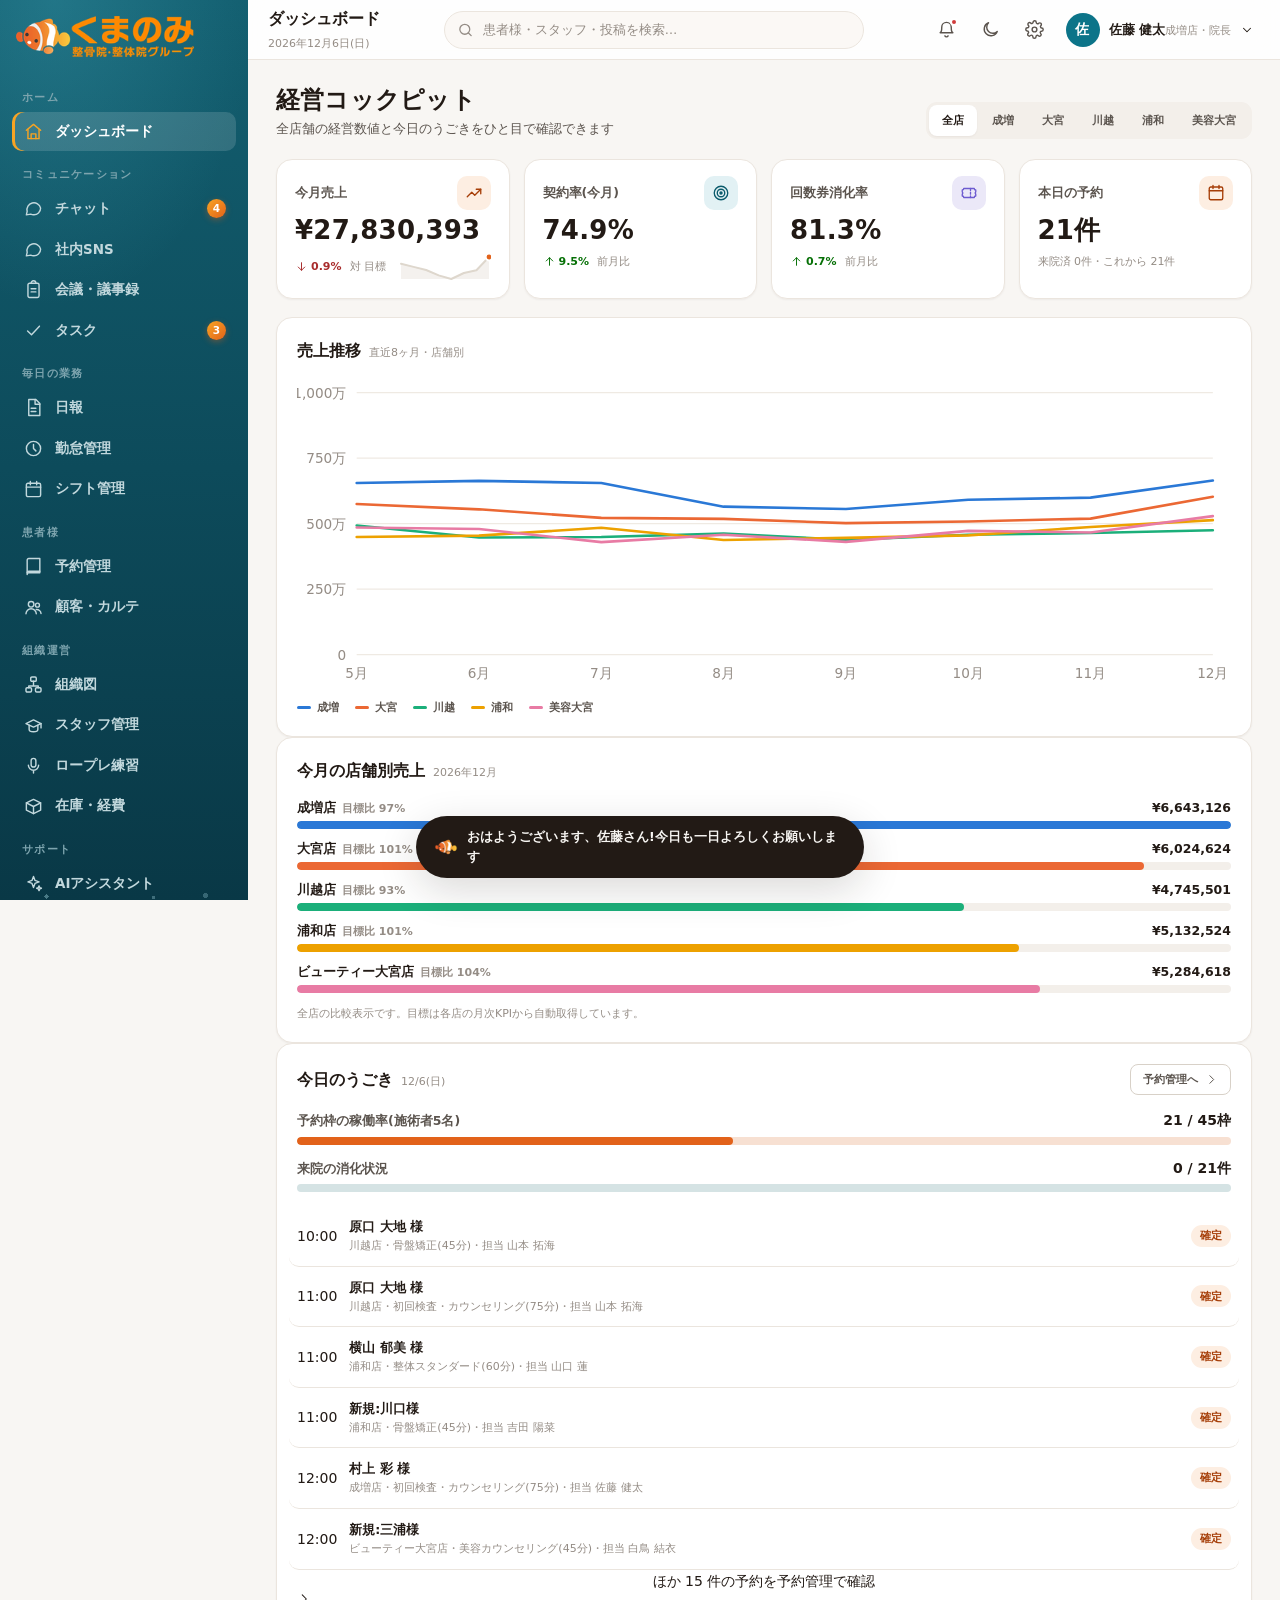
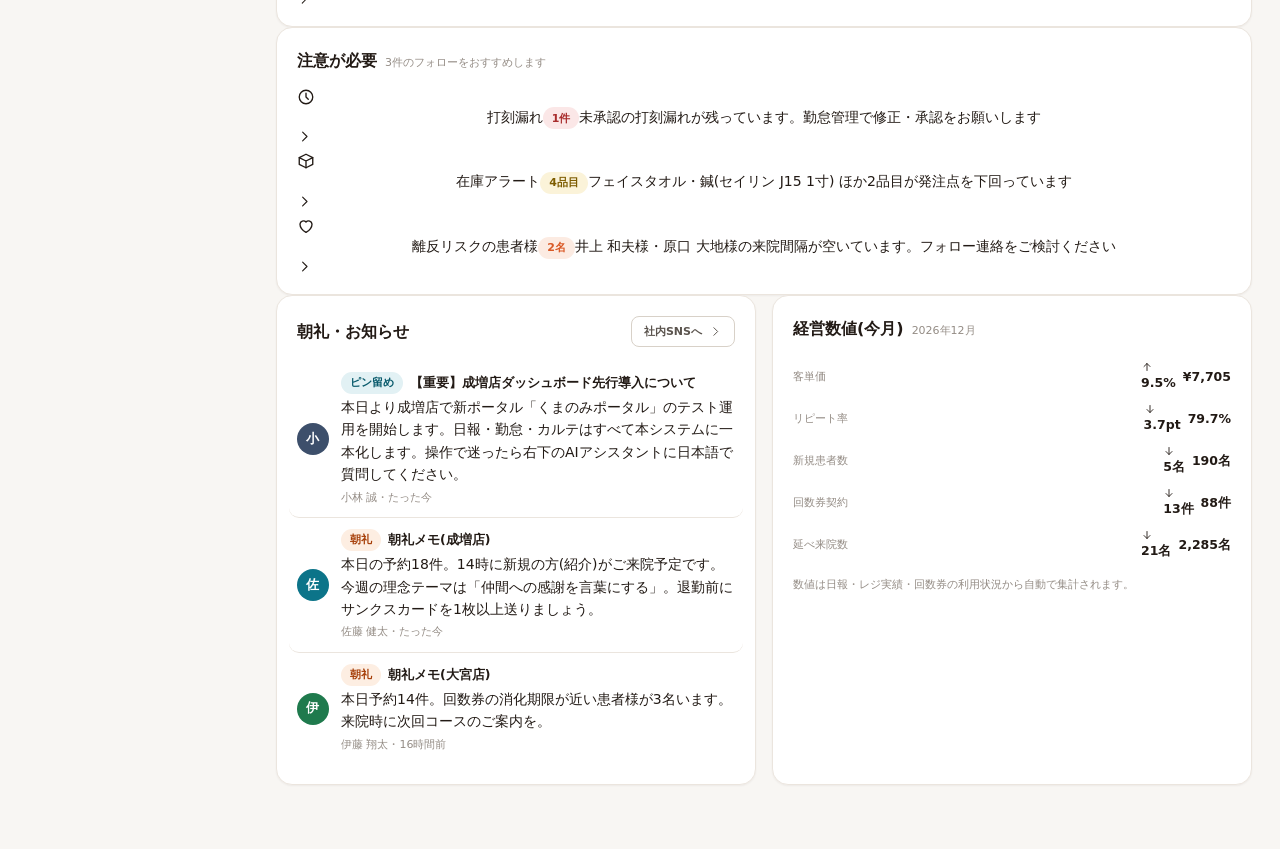
==== commit 80b671cf: "先方フィードバック反映:権限強化・月単位希望休・ベッド予約・タスクリスト等 ◯チャット - モバイルで送信すると画面がズレる問題を修正   (visualViewport基準の高さ計算・キーボード開閉" ====
--- a/index.html
+++ b/index.html
@@ -2,7 +2,7 @@
 <html lang="ja">
 <head>
 <meta charset="UTF-8">
-<meta name="viewport" content="width=device-width, initial-scale=1.0, viewport-fit=cover">
+<meta name="viewport" content="width=device-width, initial-scale=1.0, viewport-fit=cover, interactive-widget=resizes-content">
 <title>くまのみ 統合ポータル</title>
 <meta name="description" content="日報・勤怠・シフト・予約・カルテ・スタッフ育成・在庫までを1つに束ねた、くまのみ整骨院・整体院グループの統合ダッシュボード">
 <meta name="theme-color" content="#e2621a">
@@ -12,8 +12,6 @@
 <link rel="stylesheet" href="css/base.css">
 <link rel="stylesheet" href="css/components.css">
 <link rel="stylesheet" href="css/pages/dashboard.css">
-<link rel="stylesheet" href="css/pages/thanks.css">
-<link rel="stylesheet" href="css/pages/rewards.css">
 <link rel="stylesheet" href="css/pages/sns.css">
 <link rel="stylesheet" href="css/pages/nippo.css">
 <link rel="stylesheet" href="css/pages/kintai.css">
@@ -23,6 +21,7 @@
 <link rel="stylesheet" href="css/pages/org.css">
 <link rel="stylesheet" href="css/pages/staff.css">
 <link rel="stylesheet" href="css/pages/meetings.css">
+<link rel="stylesheet" href="css/pages/tasks.css">
 <link rel="stylesheet" href="css/pages/backoffice.css">
 <link rel="stylesheet" href="css/pages/chat.css">
 <link rel="stylesheet" href="css/pages/roleplay.css">
--- a/css/components.css
+++ b/css/components.css
@@ -674,3 +674,43 @@
 .perm-gate .pg-title { font-size: var(--fs-lg); font-weight: 800; }
 .perm-gate .pg-desc { font-size: var(--fs-sm); color: var(--ink-2); line-height: 1.8; max-width: 460px; }
 .perm-gate .pg-actions { display: flex; gap: 8px; flex-wrap: wrap; justify-content: center; margin-top: 8px; }
+
+/* ---- ボイス入力ボタン ---- */
+.mic-btn { position: relative; }
+.mic-btn.rec {
+  background: var(--critical-soft);
+  color: var(--critical-text);
+  border-color: color-mix(in srgb, var(--critical) 40%, transparent);
+  animation: mic-pulse 1.3s ease-in-out infinite;
+}
+@keyframes mic-pulse {
+  0%, 100% { box-shadow: 0 0 0 0 color-mix(in srgb, var(--critical) 34%, transparent); }
+  50% { box-shadow: 0 0 0 5px color-mix(in srgb, var(--critical) 0%, transparent); }
+}
+
+/* ---- 画像プレビューモーダル ---- */
+.img-modal-body { display: grid; place-items: center; }
+.img-modal-img {
+  max-width: 100%; max-height: 68vh;
+  border-radius: var(--r-md);
+  border: 1px solid var(--hairline);
+  background: #fff;
+}
+
+/* ---- 添付画像チップ(経費・タイムライン共通) ---- */
+.attach-thumbs { display: flex; flex-wrap: wrap; gap: 8px; }
+.attach-thumb {
+  position: relative;
+  width: 74px; height: 74px;
+  border-radius: 10px; overflow: hidden;
+  border: 1px solid var(--hairline-strong);
+  background: var(--surface-2);
+}
+.attach-thumb img { width: 100%; height: 100%; object-fit: cover; }
+.attach-thumb .at-del {
+  position: absolute; top: 3px; right: 3px;
+  width: 20px; height: 20px;
+  display: grid; place-items: center;
+  border-radius: 50%;
+  background: rgba(0, 0, 0, 0.55); color: #fff;
+}
--- a/css/pages/sns.css
+++ b/css/pages/sns.css
@@ -274,3 +274,59 @@
   display: flex; align-items: center; gap: 7px;
   font-size: var(--fs-xs); color: var(--ink-3);
 }
+
+/* ---- 投稿画像(1〜3枚) ---- */
+.page-sns .composer-thumbs { margin: 10px 0 0 49px; }
+.page-sns .composer-thumbs:empty { display: none; }
+.page-sns .post-images {
+  display: grid; gap: 6px;
+  margin-top: 10px;
+}
+.page-sns .post-images.n1 { grid-template-columns: minmax(0, 420px); }
+.page-sns .post-images.n2 { grid-template-columns: repeat(2, minmax(0, 1fr)); }
+.page-sns .post-images.n3 { grid-template-columns: repeat(3, minmax(0, 1fr)); }
+.page-sns .post-img {
+  display: block; width: 100%;
+  aspect-ratio: 4 / 3;
+  border-radius: 12px; overflow: hidden;
+  border: 1px solid var(--hairline);
+  background: var(--surface-2);
+  padding: 0;
+  transition: transform var(--dur) var(--ease), box-shadow var(--dur) var(--ease);
+}
+.page-sns .post-images.n1 .post-img { aspect-ratio: 16 / 10; }
+.page-sns .post-img img { width: 100%; height: 100%; object-fit: cover; display: block; }
+.page-sns .post-img:hover { transform: translateY(-1px); box-shadow: var(--shadow-2); }
+
+/* ---- サンクスポイント(獲得制) ---- */
+.page-sns .pc-earnnote {
+  display: flex; align-items: flex-start; gap: 7px;
+  margin: 4px 0 8px;
+  padding: 8px 10px;
+  border-radius: 10px;
+  background: var(--accent-soft);
+  color: var(--accent-ink);
+  font-size: var(--fs-xs); line-height: 1.65;
+}
+.page-sns .pc-earnnote svg { flex: none; margin-top: 2px; }
+
+/* ---- 毎月のお願いカード ---- */
+.page-sns .monthly-card { padding: 14px 16px; }
+.page-sns .mc-head {
+  display: flex; align-items: center; gap: 8px;
+  font-weight: 800; font-size: var(--fs-sm);
+  margin-bottom: 8px;
+}
+.page-sns .mc-item {
+  display: flex; align-items: center; gap: 10px;
+  padding: 9px 10px;
+  margin: 0 -6px;
+  border-radius: 10px;
+  color: inherit; text-decoration: none;
+  transition: background var(--dur) var(--ease);
+}
+.page-sns .mc-item:hover { background: var(--surface-2); text-decoration: none; }
+.page-sns .mc-ic { font-size: 18px; flex: none; }
+.page-sns .mc-main { flex: 1; min-width: 0; line-height: 1.4; }
+.page-sns .mc-title { display: block; font-size: var(--fs-sm); font-weight: 700; }
+.page-sns .mc-sub { display: block; font-size: var(--fs-xs); color: var(--ink-3); }
--- a/css/pages/nippo.css
+++ b/css/pages/nippo.css
@@ -483,6 +483,9 @@
   gap: 8px;
   align-content: start;
 }
+/* 詳細モーダル単独表示(契約率ヒーローなし・4項目) */
+.nippo-modal .nippo-dnums.solo { grid-template-columns: repeat(3, minmax(0, 1fr)); }
+.nippo-modal .nippo-dnums.solo .nippo-dnum { padding: 12px 14px; }
 .nippo-modal .nippo-dnum.grow { grid-column: span 2; }
 .nippo-modal .nippo-dnum {
   display: flex; flex-direction: column; gap: 2px;
--- a/css/pages/kintai.css
+++ b/css/pages/kintai.css
@@ -172,3 +172,7 @@
   .page-kintai .punch-times { grid-template-columns: 1fr; }
   .page-kintai .q-actions { margin-left: 0; width: 100%; }
 }
+
+/* 月次サマリー(出勤日数・遅刻のみの2タイル) */
+.page-kintai .kintai-kpi2 { grid-template-columns: repeat(2, minmax(0, 1fr)); max-width: 620px; }
+@media (max-width: 560px) { .page-kintai .kintai-kpi2 { grid-template-columns: 1fr; max-width: none; } }
--- a/css/pages/shift.css
+++ b/css/pages/shift.css
@@ -158,6 +158,9 @@
 .page-shift .sh-chip.t-full { background: var(--accent-soft); color: var(--accent-ink); }
 .page-shift .sh-chip.t-training { background: var(--good-soft); color: var(--good-text); }
 .page-shift .sh-chip.t-off { background: var(--surface-3); color: var(--ink-3); }
+.page-shift .sh-chip.t-paid { background: color-mix(in srgb, var(--series-3, #1baf7a) 16%, var(--surface)); color: var(--good-text); }
+.page-shift .sh-chip.t-special { background: color-mix(in srgb, #6d5bd0 14%, var(--surface)); color: #6d5bd0; }
+.page-shift .sh-chip.t-birthday { background: color-mix(in srgb, #e87ba4 16%, var(--surface)); color: #c2547e; }
 .page-shift .sh-chip.t-none { background: none; color: var(--ink-3); opacity: 0.5; }
 
 /* ---- 充足判定行 ---- */
@@ -438,3 +441,71 @@
   .page-shift .mg-r { display: none; }
   .page-shift .mg-name .avatar { display: none; }
 }
+
+/* ============================================================
+   希望休の申請(月単位)モーダル
+   ============================================================ */
+.page-shift .wish-monthnav {
+  display: flex; align-items: center; gap: 8px; flex-wrap: wrap;
+}
+.page-shift .wish-count { font-size: var(--fs-xs); color: var(--ink-3); margin-left: auto; }
+
+.page-shift .wish-legend {
+  display: flex; flex-wrap: wrap; align-items: center; gap: 8px 14px;
+  font-size: var(--fs-xs);
+}
+.page-shift .wish-lg {
+  display: inline-flex; align-items: center; gap: 5px;
+  padding: 3px 10px;
+  border-radius: var(--r-full);
+  font-weight: 700;
+  background: var(--surface-2);
+  border: 1px solid var(--hairline);
+}
+.page-shift .wish-lg.t-off { background: var(--surface-3); color: var(--ink-2); }
+.page-shift .wish-lg.t-paid { background: color-mix(in srgb, var(--series-3, #1baf7a) 14%, var(--surface)); color: var(--good-text); }
+.page-shift .wish-lg.t-special { background: color-mix(in srgb, #6d5bd0 12%, var(--surface)); color: #6d5bd0; }
+.page-shift .wish-lg.t-birthday { background: color-mix(in srgb, #e87ba4 14%, var(--surface)); color: #c2547e; }
+.page-shift .wish-lg-emoji { font-size: 13px; }
+
+.page-shift .wish-cal {
+  display: grid;
+  grid-template-columns: repeat(7, minmax(0, 1fr));
+  gap: 4px;
+}
+.page-shift .wc-h {
+  text-align: center;
+  font-size: var(--fs-xs); font-weight: 800; color: var(--ink-3);
+  padding: 3px 0;
+}
+.page-shift .wc-h.sun { color: var(--critical-text); }
+.page-shift .wc-h.sat { color: var(--series-1, #2a78d6); }
+.page-shift .wc-cell {
+  display: flex; flex-direction: column; align-items: center; justify-content: flex-start;
+  gap: 2px;
+  min-height: 52px;
+  padding: 5px 2px 4px;
+  border: 1px solid var(--hairline);
+  border-radius: 10px;
+  background: var(--surface);
+  transition: border-color var(--dur) var(--ease), background var(--dur) var(--ease), transform var(--dur) var(--ease);
+}
+.page-shift .wc-cell.blank { border: none; background: none; min-height: 0; }
+.page-shift .wc-cell:not(.blank):not(:disabled):hover { border-color: var(--brand); transform: translateY(-1px); }
+.page-shift .wc-cell:disabled { opacity: 0.55; cursor: not-allowed; background: var(--surface-2); }
+.page-shift .wc-cell.closed .wc-mark { font-size: 9px; color: var(--ink-3); }
+.page-shift .wc-day { font-size: var(--fs-sm); font-weight: 700; font-variant-numeric: tabular-nums; }
+.page-shift .wc-cell.sun .wc-day { color: var(--critical-text); }
+.page-shift .wc-cell.sat .wc-day { color: var(--series-1, #2a78d6); }
+.page-shift .wc-mark { font-size: 10.5px; font-weight: 800; line-height: 1.2; min-height: 14px; }
+.page-shift .wc-cell.on { border-width: 1.5px; }
+.page-shift .wc-cell.on.t-off { background: var(--surface-3); border-color: var(--hairline-strong); }
+.page-shift .wc-cell.on.t-paid { background: color-mix(in srgb, var(--series-3, #1baf7a) 15%, var(--surface)); border-color: var(--good); color: var(--good-text); }
+.page-shift .wc-cell.on.t-special { background: color-mix(in srgb, #6d5bd0 13%, var(--surface)); border-color: #6d5bd0; color: #6d5bd0; }
+.page-shift .wc-cell.on.t-birthday { background: color-mix(in srgb, #e87ba4 15%, var(--surface)); border-color: #e87ba4; color: #c2547e; }
+
+@media (max-width: 640px) {
+  .page-shift .wc-cell { min-height: 46px; border-radius: 8px; }
+  .page-shift .wc-day { font-size: var(--fs-xs); }
+  .page-shift .wc-mark { font-size: 9.5px; }
+}
--- a/css/pages/reserve.css
+++ b/css/pages/reserve.css
@@ -198,3 +198,26 @@
   .page-reserve .rv-datelabel { font-size: var(--fs-sm); }
   .page-reserve .rv-heat { height: 40px; }
 }
+
+/* ---- ベッド基軸グリッド ---- */
+.page-reserve .rv-bedic { font-size: 15px; flex: none; }
+.page-reserve .rv-card .rv-staffline {
+  display: flex; align-items: center; gap: 5px;
+  margin-top: 2px;
+  min-width: 0;
+}
+.page-reserve .rv-card .rv-staffname {
+  font-size: 10px; color: var(--ink-3); font-weight: 600;
+  overflow: hidden; text-overflow: ellipsis; white-space: nowrap;
+}
+
+/* ---- ドラッグ&ドロップで枠移動 ---- */
+.page-reserve .rv-card[draggable="true"] { cursor: grab; }
+.page-reserve .rv-card[draggable="true"]:active { cursor: grabbing; }
+.page-reserve .rv-card.dragging { opacity: 0.45; box-shadow: none; }
+.page-reserve .rv-slot.drop-ok {
+  outline: 2px dashed var(--brand);
+  outline-offset: -3px;
+  background: color-mix(in srgb, var(--brand) 8%, transparent);
+  border-radius: 8px;
+}
--- a/css/pages/staff.css
+++ b/css/pages/staff.css
@@ -349,3 +349,18 @@
   .page-staff .st-test-stats { gap: 14px; }
   .page-staff .st-score-val { font-size: 38px; }
 }
+
+/* ---- 点数非公開のプレースホルダ ---- */
+.page-staff .st-scorelock {
+  display: flex; align-items: center; justify-content: center; gap: 7px;
+  min-height: 90px;
+  padding: 14px;
+  border: 1px dashed var(--hairline-strong);
+  border-radius: var(--r-md);
+  color: var(--ink-3);
+  font-size: var(--fs-xs); font-weight: 600;
+  text-align: center;
+  background: var(--surface-2);
+}
+.page-staff .st-scorelock.lg { min-height: 200px; font-size: var(--fs-sm); }
+.page-staff .st-scorelock svg { flex: none; }
--- a/css/pages/meetings.css
+++ b/css/pages/meetings.css
@@ -138,3 +138,6 @@
 .page-meetings .pm-warn { color: var(--warn-text); font-weight: 700; }
 .page-meetings .pm-cell-action { display: inline-flex; gap: 6px; }
 .page-meetings .pm-more { background: var(--ink-3); }
+
+/* アクションアイテム → タスクリスト連携ボタン */
+.page-meetings .pm-ai-row .pm-totask { flex: none; align-self: center; white-space: nowrap; }
--- a/css/pages/tasks.css
+++ b/css/pages/tasks.css
@@ -0,0 +1,80 @@
+/* タスクリスト ページ固有スタイル(.page-tasks 配下にスコープ) */
+
+.page-tasks .tk-filters {
+  display: flex; gap: 6px; flex-wrap: wrap;
+  margin: 2px 0 14px;
+}
+
+.page-tasks .tk-list { display: flex; flex-direction: column; }
+
+.page-tasks .tk-row {
+  display: flex; align-items: flex-start; gap: 12px;
+  padding: 12px 4px;
+  border-bottom: 1px solid var(--hairline);
+}
+.page-tasks .tk-row:last-child { border-bottom: none; }
+.page-tasks .tk-row.done { opacity: 0.62; }
+
+/* 状態切替ボタン(会議ページの pm-st と同じ見た目) */
+.page-tasks .tk-st {
+  flex: none;
+  display: inline-flex; align-items: center; gap: 4px;
+  height: 26px; padding: 0 11px;
+  margin-top: 2px;
+  border-radius: var(--r-full);
+  font-size: 11px; font-weight: 800;
+  border: 1.5px solid var(--hairline-strong);
+  background: var(--surface);
+  color: var(--ink-2);
+  transition: all var(--dur) var(--ease);
+  white-space: nowrap;
+}
+.page-tasks .tk-st:hover { transform: translateY(-1px); }
+.page-tasks .tk-st.doing { border-color: var(--brand); background: var(--brand-soft); color: var(--brand-ink); }
+.page-tasks .tk-st.done { border-color: var(--good); background: var(--good-soft); color: var(--good-text); }
+
+.page-tasks .tk-main { flex: 1; min-width: 0; }
+.page-tasks .tk-title { font-size: var(--fs-sm); font-weight: 700; line-height: 1.5; }
+.page-tasks .tk-row.done .tk-title { text-decoration: line-through; }
+.page-tasks .tk-note { font-size: var(--fs-xs); color: var(--ink-3); margin-top: 2px; line-height: 1.6; }
+.page-tasks .tk-meta {
+  display: flex; align-items: center; gap: 10px; flex-wrap: wrap;
+  margin-top: 6px;
+}
+.page-tasks .tk-due {
+  display: inline-flex; align-items: center; gap: 4px;
+  font-size: var(--fs-xs); color: var(--ink-3);
+  font-variant-numeric: tabular-nums;
+}
+
+.page-tasks .tk-source {
+  display: inline-flex; align-items: center; gap: 4px;
+  height: 22px; padding: 0 9px;
+  border-radius: var(--r-full);
+  background: var(--surface-2);
+  border: 1px solid var(--hairline);
+  font-size: 10.5px; font-weight: 700; color: var(--ink-2);
+  white-space: nowrap; max-width: 220px;
+  overflow: hidden; text-overflow: ellipsis;
+}
+.page-tasks .tk-source.link { cursor: pointer; transition: all var(--dur) var(--ease); }
+.page-tasks .tk-source.link:hover { border-color: var(--brand); color: var(--brand-ink); background: var(--brand-soft); }
+
+.page-tasks .tk-ops { flex: none; display: flex; gap: 2px; }
+.page-tasks .icon-btn.sm { width: 30px; height: 30px; }
+
+.page-tasks .tk-hint {
+  display: flex; align-items: flex-start; gap: 10px;
+  margin-top: 16px;
+  padding: 12px 16px;
+  font-size: var(--fs-xs); color: var(--ink-2); line-height: 1.8;
+}
+.page-tasks .tk-hint-ic { flex: none; display: flex; color: var(--brand); margin-top: 2px; }
+
+/* モーダル */
+.page-tasks.tk-modal { display: flex; flex-direction: column; gap: 12px; }
+
+@media (max-width: 640px) {
+  .page-tasks .tk-row { flex-wrap: wrap; }
+  .page-tasks .tk-ops { margin-left: auto; }
+}
--- a/css/pages/backoffice.css
+++ b/css/pages/backoffice.css
@@ -122,3 +122,49 @@
   .page-backoffice .bo-sync > .btn { width: 100%; }
   .page-backoffice .bo-memo { max-width: 180px; }
 }
+
+/* ---- 閲覧のみ(一般社員)の案内 ---- */
+.page-backoffice .bo-viewonly {
+  display: flex; align-items: flex-start; gap: 9px;
+  margin-bottom: 14px;
+  padding: 10px 14px;
+  border-radius: var(--r-md);
+  border: 1px solid var(--hairline-strong);
+  background: var(--surface-2);
+  font-size: var(--fs-sm); color: var(--ink-2); line-height: 1.7;
+}
+.page-backoffice .bo-viewonly svg { flex: none; margin-top: 3px; color: var(--ink-3); }
+
+/* ---- 毎月のお願いバナー ---- */
+.page-backoffice .bo-monthly {
+  display: flex; align-items: center; gap: 12px; flex-wrap: wrap;
+  margin-bottom: 14px;
+  padding: 12px 16px;
+  border-radius: var(--r-lg);
+  border: 1px solid color-mix(in srgb, var(--accent) 34%, var(--hairline));
+  background: color-mix(in srgb, var(--accent) 7%, var(--surface));
+}
+.page-backoffice .bo-monthly-ic { font-size: 20px; flex: none; }
+.page-backoffice .bo-monthly-main { flex: 1; min-width: 220px; line-height: 1.6; }
+.page-backoffice .bo-monthly-title { font-weight: 800; font-size: var(--fs-sm); }
+.page-backoffice .bo-monthly-desc { font-size: var(--fs-xs); color: var(--ink-2); }
+.page-backoffice .bo-monthly-actions { display: flex; align-items: center; gap: 8px; flex-wrap: wrap; }
+.page-backoffice .bo-monthly-actions .btn { text-decoration: none; }
+
+/* ---- 領収書サムネイル ---- */
+.page-backoffice .bo-receipt {
+  display: inline-block;
+  width: 44px; height: 44px;
+  padding: 0;
+  border-radius: 8px; overflow: hidden;
+  border: 1px solid var(--hairline-strong);
+  background: #fff;
+  transition: transform var(--dur) var(--ease), box-shadow var(--dur) var(--ease);
+}
+.page-backoffice .bo-receipt img { width: 100%; height: 100%; object-fit: cover; display: block; }
+.page-backoffice .bo-receipt:hover { transform: scale(1.06); box-shadow: var(--shadow-2); }
+
+/* ---- 交通費の区間表示 ---- */
+.page-backoffice .bo-route { display: block; font-weight: 700; font-size: var(--fs-sm); }
+.page-backoffice .bo-route-km { font-weight: 600; color: var(--ink-3); font-size: var(--fs-xs); margin-left: 3px; }
+.page-backoffice .bo-memo-text { display: block; font-size: var(--fs-xs); color: var(--ink-3); }
--- a/css/pages/chat.css
+++ b/css/pages/chat.css
@@ -580,6 +580,11 @@
   .page-chat .tool-btn { width: 24px; height: 24px; font-size: 12.5px; opacity: 0.85; }
 
   .page-chat .cv-send { padding: 0 12px; }
+  /* iOS はフォントが16px未満の入力欄にフォーカスすると自動ズームし、
+     送信後も拡大・ずれたままになるため、モバイルは16pxに固定する */
+  .page-chat .cv-input,
+  .page-chat .cr-search,
+  .page-chat .cv-search .input { font-size: 16px; }
   /* 候補リストは入力欄より広く出す(入力欄がボタンで狭いため) */
   .page-chat .mention-pop { left: -102px; right: -46px; width: auto; }
   .page-chat .mp-sub { white-space: nowrap; overflow: hidden; text-overflow: ellipsis; }
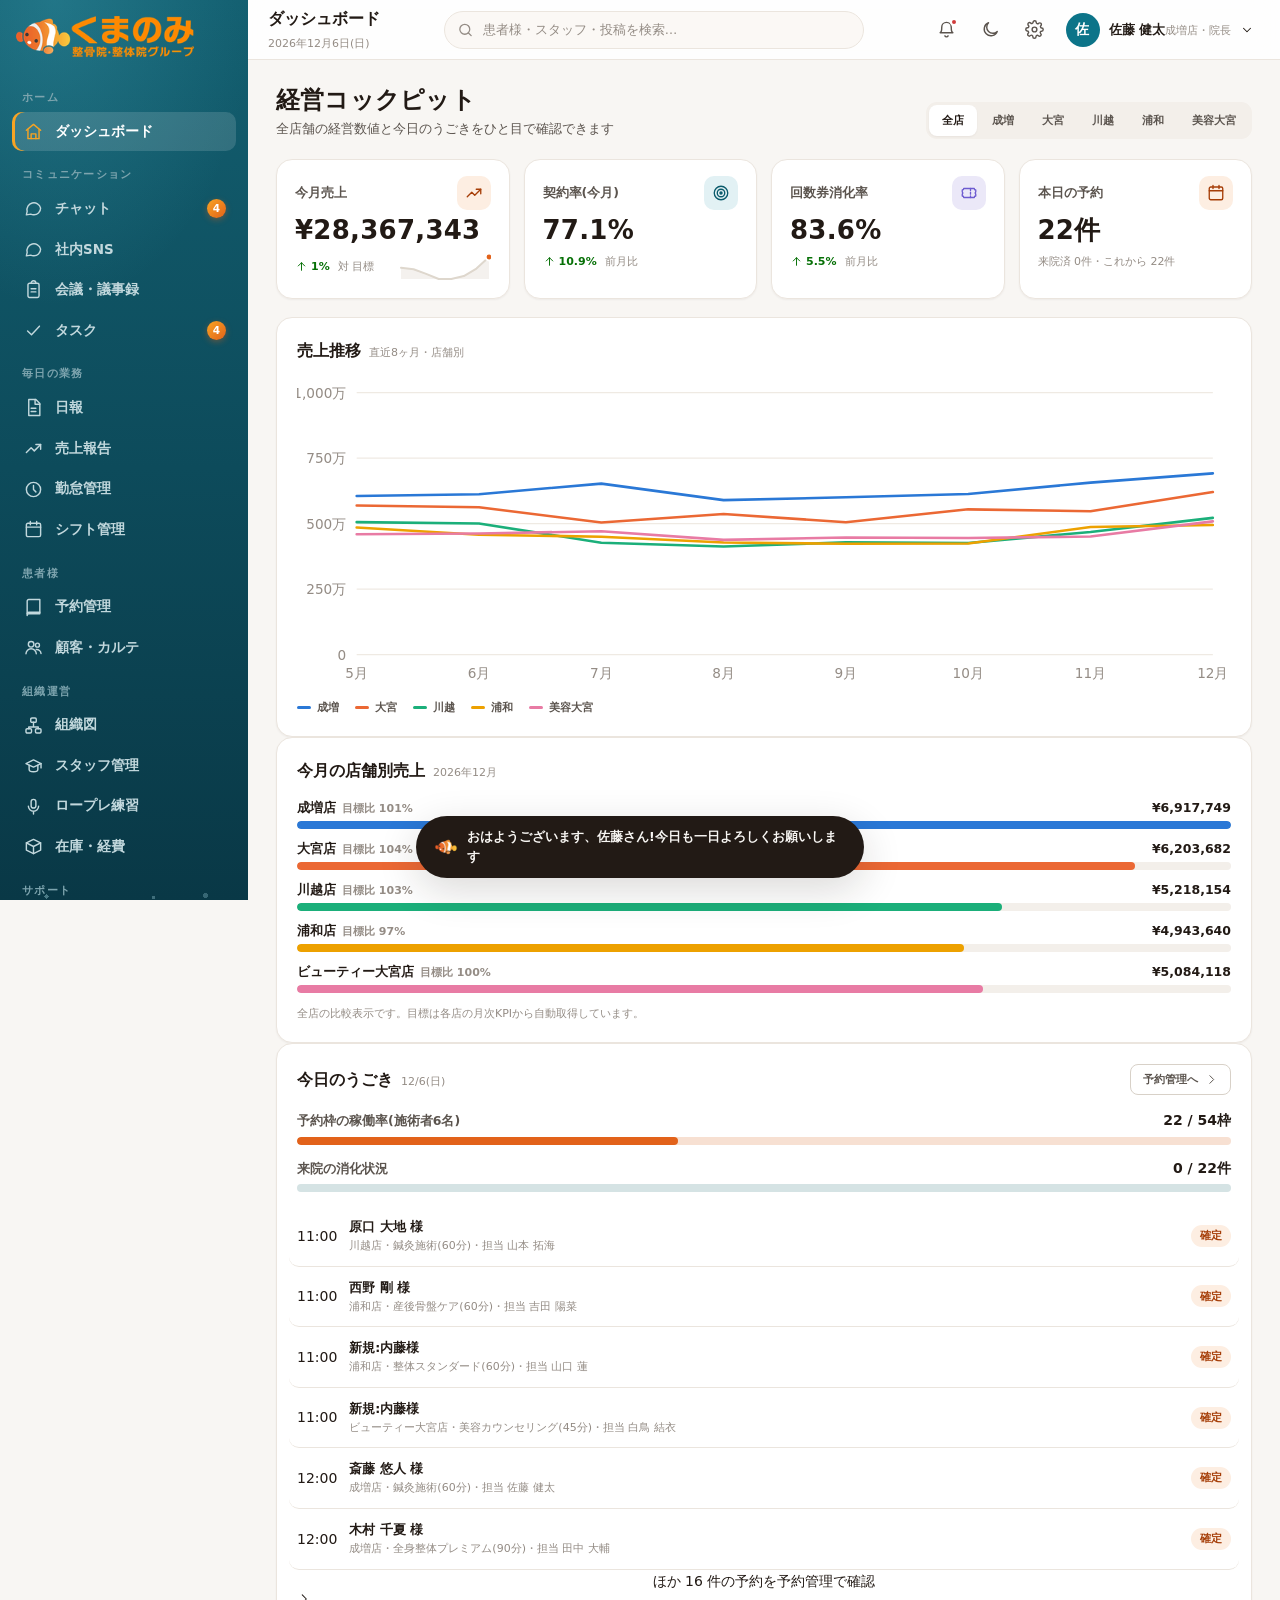
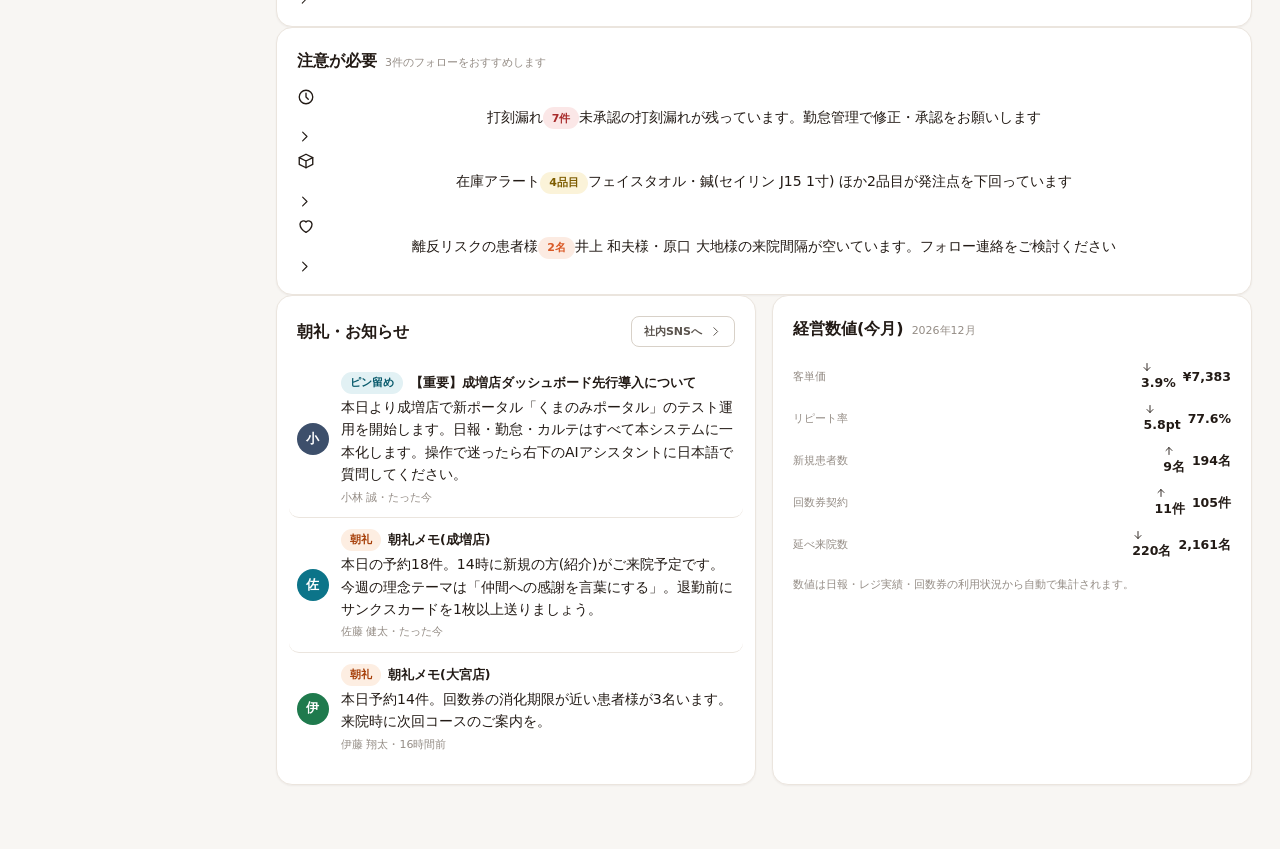
==== commit 89cac7b1: "先方フィードバック反映:給与確認・売上報告・タイムライン4分割・希望休理由ほか ◯事務職員 権限 - 「給与確認」ページを新設(事務職員・本部人事・統括以上のみ)   - 勤怠サマリー:出勤数・勤務時" ====
--- a/index.html
+++ b/index.html
@@ -14,6 +14,7 @@
 <link rel="stylesheet" href="css/pages/dashboard.css">
 <link rel="stylesheet" href="css/pages/sns.css">
 <link rel="stylesheet" href="css/pages/nippo.css">
+<link rel="stylesheet" href="css/pages/uriage.css">
 <link rel="stylesheet" href="css/pages/kintai.css">
 <link rel="stylesheet" href="css/pages/shift.css">
 <link rel="stylesheet" href="css/pages/reserve.css">
@@ -26,6 +27,7 @@
 <link rel="stylesheet" href="css/pages/chat.css">
 <link rel="stylesheet" href="css/pages/roleplay.css">
 <link rel="stylesheet" href="css/pages/hr.css">
+<link rel="stylesheet" href="css/pages/payroll.css">
 <link rel="stylesheet" href="css/pages/assistant.css">
 </head>
 <body>
--- a/css/pages/sns.css
+++ b/css/pages/sns.css
@@ -330,3 +330,79 @@
 .page-sns .mc-main { flex: 1; min-width: 0; line-height: 1.4; }
 .page-sns .mc-title { display: block; font-size: var(--fs-sm); font-weight: 700; }
 .page-sns .mc-sub { display: block; font-size: var(--fs-xs); color: var(--ink-3); }
+
+/* ============================================================
+   タイムライン4分割(連絡事項/チャンネル/売上報告/社内SNS)
+   ============================================================ */
+.page-sns .tl-lead {
+  display: flex; align-items: flex-start; gap: 9px;
+  padding: 10px 14px;
+  margin-bottom: 14px;
+  background: var(--surface-2);
+  border: 1px solid var(--hairline);
+  border-radius: var(--r-md);
+  font-size: var(--fs-sm);
+  color: var(--ink-2);
+  line-height: 1.7;
+}
+.page-sns .tl-lead-ic { font-size: 16px; flex: none; }
+
+/* チャンネルタイムラインの絞り込みチップ */
+.page-sns .channel-chips {
+  display: flex; flex-wrap: wrap; gap: 6px;
+  margin-bottom: 14px;
+}
+.page-sns .composer-chsel { max-width: 220px; height: 34px; font-size: var(--fs-sm); }
+
+/* 売上報告タイムラインのアクションバー */
+.page-sns .uriage-actionbar {
+  display: flex; align-items: center; gap: 10px; flex-wrap: wrap;
+  padding: 13px 16px;
+  margin-bottom: 14px;
+}
+.page-sns .uriage-actionbar .ua-main { display: flex; flex-direction: column; gap: 2px; min-width: 0; }
+
+/* 売上報告カード(タイムライン内) */
+.page-sns .uriage-post {
+  border-color: color-mix(in srgb, var(--brand) 30%, var(--hairline));
+}
+.page-sns .ur-cells {
+  display: grid;
+  grid-template-columns: repeat(4, minmax(0, 1fr));
+  gap: 8px;
+  margin-top: 12px;
+}
+@media (max-width: 640px) { .page-sns .ur-cells { grid-template-columns: repeat(2, minmax(0, 1fr)); } }
+.page-sns .ur-cell {
+  background: var(--surface-2);
+  border: 1px solid var(--hairline);
+  border-radius: var(--r-md);
+  padding: 8px 11px;
+  display: flex; flex-direction: column; gap: 1px;
+  min-width: 0;
+}
+.page-sns .ur-cell.big {
+  background: var(--brand-soft);
+  border-color: color-mix(in srgb, var(--brand) 25%, var(--hairline));
+}
+.page-sns .ur-cell-label { font-size: var(--fs-xs); color: var(--ink-3); font-weight: 700; }
+.page-sns .ur-cell-value { font-size: var(--fs-md); font-weight: 800; font-variant-numeric: tabular-nums; }
+.page-sns .ur-cell.big .ur-cell-value { color: var(--brand-ink); font-size: var(--fs-lg); }
+.page-sns .ur-dot {
+  display: inline-block;
+  width: 8px; height: 8px;
+  border-radius: 50%;
+  margin-right: 5px;
+  vertical-align: 1px;
+}
+.page-sns .ur-photo-note { margin-top: 6px; font-size: var(--fs-xs); color: var(--ink-3); font-weight: 700; }
+.page-sns .ur-horenso-tag {
+  display: inline-block;
+  margin-right: 7px;
+  padding: 1px 8px;
+  border-radius: var(--r-full);
+  background: var(--accent-soft);
+  color: var(--accent-ink);
+  font-size: var(--fs-xs);
+  font-weight: 800;
+}
--- a/css/pages/uriage.css
+++ b/css/pages/uriage.css
@@ -0,0 +1,103 @@
+/* 売上報告 ページ固有スタイル(.page-uriage 配下にスコープ。投稿モーダルでも使う) */
+
+/* ---- 投稿モーダル ---- */
+.page-uriage .ur-lead {
+  display: flex; align-items: flex-start; gap: 8px;
+  padding: 10px 13px;
+  background: var(--brand-soft);
+  color: var(--brand-ink);
+  border-radius: var(--r-md);
+  font-size: var(--fs-sm);
+  line-height: 1.7;
+}
+.page-uriage .ur-req {
+  display: inline-block;
+  margin-left: 7px;
+  padding: 1px 7px;
+  border-radius: var(--r-full);
+  background: var(--critical-soft);
+  color: var(--critical-text);
+  font-size: var(--fs-xs);
+  font-weight: 800;
+}
+
+/* ---- 本日の提出状況 ---- */
+.page-uriage .ur-storedot {
+  width: 10px; height: 10px;
+  border-radius: 50%;
+  flex: none;
+}
+
+/* ---- 報告カード ---- */
+.page-uriage .ur-feed { display: flex; flex-direction: column; gap: 14px; }
+.page-uriage .ur-report { padding: 16px 18px; }
+.page-uriage .ur-head {
+  display: flex; align-items: center; gap: 9px; flex-wrap: wrap;
+  margin-bottom: 12px;
+}
+.page-uriage .ur-store { font-size: var(--fs-md); font-weight: 800; }
+.page-uriage .ur-when { font-size: var(--fs-xs); color: var(--ink-3); white-space: nowrap; }
+
+.page-uriage .ur-stats {
+  display: grid;
+  grid-template-columns: repeat(4, minmax(0, 1fr));
+  gap: 8px;
+}
+@media (max-width: 640px) { .page-uriage .ur-stats { grid-template-columns: repeat(2, minmax(0, 1fr)); } }
+.page-uriage .ur-stat {
+  background: var(--surface-2);
+  border: 1px solid var(--hairline);
+  border-radius: var(--r-md);
+  padding: 9px 12px;
+  display: flex; flex-direction: column; gap: 2px;
+  min-width: 0;
+}
+.page-uriage .ur-stat.big { background: var(--brand-soft); border-color: color-mix(in srgb, var(--brand) 25%, var(--hairline)); }
+.page-uriage .ur-stat-label { font-size: var(--fs-xs); color: var(--ink-3); font-weight: 700; }
+.page-uriage .ur-stat-value { font-size: var(--fs-lg); font-weight: 800; font-variant-numeric: tabular-nums; }
+.page-uriage .ur-stat.big .ur-stat-value { color: var(--brand-ink); }
+
+.page-uriage .ur-body {
+  display: grid;
+  grid-template-columns: 190px minmax(0, 1fr);
+  gap: 14px;
+  margin-top: 12px;
+  align-items: start;
+}
+@media (max-width: 640px) { .page-uriage .ur-body { grid-template-columns: 1fr; } }
+.page-uriage .ur-photo {
+  position: relative;
+  display: block;
+  border-radius: var(--r-md);
+  overflow: hidden;
+  border: 1px solid var(--hairline);
+  padding: 0;
+  cursor: zoom-in;
+}
+.page-uriage .ur-photo img { display: block; width: 100%; height: 132px; object-fit: cover; }
+.page-uriage .ur-photo-cap {
+  position: absolute; left: 0; right: 0; bottom: 0;
+  padding: 4px 8px;
+  font-size: var(--fs-xs); font-weight: 700;
+  color: #fff;
+  background: linear-gradient(transparent, rgba(0, 0, 0, 0.55));
+  text-align: left;
+}
+.page-uriage .ur-author { display: flex; align-items: center; gap: 8px; font-size: var(--fs-sm); }
+.page-uriage .ur-horenso {
+  margin-top: 8px;
+  font-size: var(--fs-sm);
+  line-height: 1.8;
+  white-space: pre-wrap;
+  overflow-wrap: anywhere;
+}
+.page-uriage .ur-horenso-label {
+  display: inline-block;
+  margin-right: 7px;
+  padding: 1px 8px;
+  border-radius: var(--r-full);
+  background: var(--accent-soft);
+  color: var(--accent-ink);
+  font-size: var(--fs-xs);
+  font-weight: 800;
+}
--- a/css/pages/shift.css
+++ b/css/pages/shift.css
@@ -509,3 +509,26 @@
   .page-shift .wc-day { font-size: var(--fs-xs); }
   .page-shift .wc-mark { font-size: 9.5px; }
 }
+
+/* ============================================================
+   希望休:日ごとの理由入力と申請内容の確認
+   ============================================================ */
+.page-shift .wish-reasons {
+  display: flex; flex-direction: column; gap: 8px;
+  padding: 10px 12px;
+  background: var(--surface-2);
+  border: 1px solid var(--hairline);
+  border-radius: var(--r-md);
+}
+.page-shift .wish-reason-row {
+  display: grid;
+  grid-template-columns: 150px minmax(0, 1fr);
+  gap: 10px;
+  align-items: center;
+}
+@media (max-width: 640px) { .page-shift .wish-reason-row { grid-template-columns: 1fr; gap: 4px; } }
+.page-shift .wish-reason-day {
+  display: flex; align-items: center; gap: 7px;
+  font-size: var(--fs-sm);
+  white-space: nowrap;
+}
--- a/css/pages/payroll.css
+++ b/css/pages/payroll.css
@@ -0,0 +1,49 @@
+/* 給与確認(事務職員向け)ページ固有スタイル(.page-payroll 配下にスコープ) */
+
+.page-payroll .pr-filters {
+  display: flex; align-items: center; gap: 12px; flex-wrap: wrap;
+  margin-bottom: 16px;
+}
+.page-payroll .pr-monthnav { display: flex; align-items: center; gap: 6px; }
+.page-payroll .pr-month { font-size: var(--fs-lg); font-weight: 800; min-width: 108px; text-align: center; }
+
+.page-payroll .pr-copy {
+  display: flex; align-items: flex-start; gap: 8px;
+  padding: 10px 13px;
+  margin-bottom: 12px;
+  background: var(--surface-2);
+  border: 1px solid var(--hairline);
+  border-radius: var(--r-md);
+  font-size: var(--fs-sm);
+  color: var(--ink-2);
+  line-height: 1.7;
+}
+.page-payroll .pr-copy svg { flex: none; margin-top: 2px; color: var(--accent); }
+
+.page-payroll .pr-bad { color: var(--critical-text); font-weight: 800; }
+.page-payroll .pr-warn { color: var(--warn-text); font-weight: 700; }
+.page-payroll .pr-route { font-weight: 700; font-size: var(--fs-sm); white-space: nowrap; }
+.page-payroll .pr-item { font-weight: 700; font-size: var(--fs-sm); }
+.page-payroll .pr-memo {
+  display: inline-block;
+  max-width: 240px;
+  overflow: hidden; text-overflow: ellipsis; white-space: nowrap;
+  vertical-align: bottom;
+}
+.page-payroll .pr-receipt {
+  width: 44px; height: 44px;
+  border-radius: var(--r-sm);
+  overflow: hidden;
+  border: 1px solid var(--hairline);
+  padding: 0;
+  cursor: zoom-in;
+  vertical-align: middle;
+}
+.page-payroll .pr-receipt img { display: block; width: 100%; height: 100%; object-fit: cover; }
+
+.page-payroll .pr-footnote {
+  display: flex; align-items: center; gap: 6px;
+  margin-top: 16px;
+  font-size: var(--fs-xs);
+  color: var(--ink-3);
+}
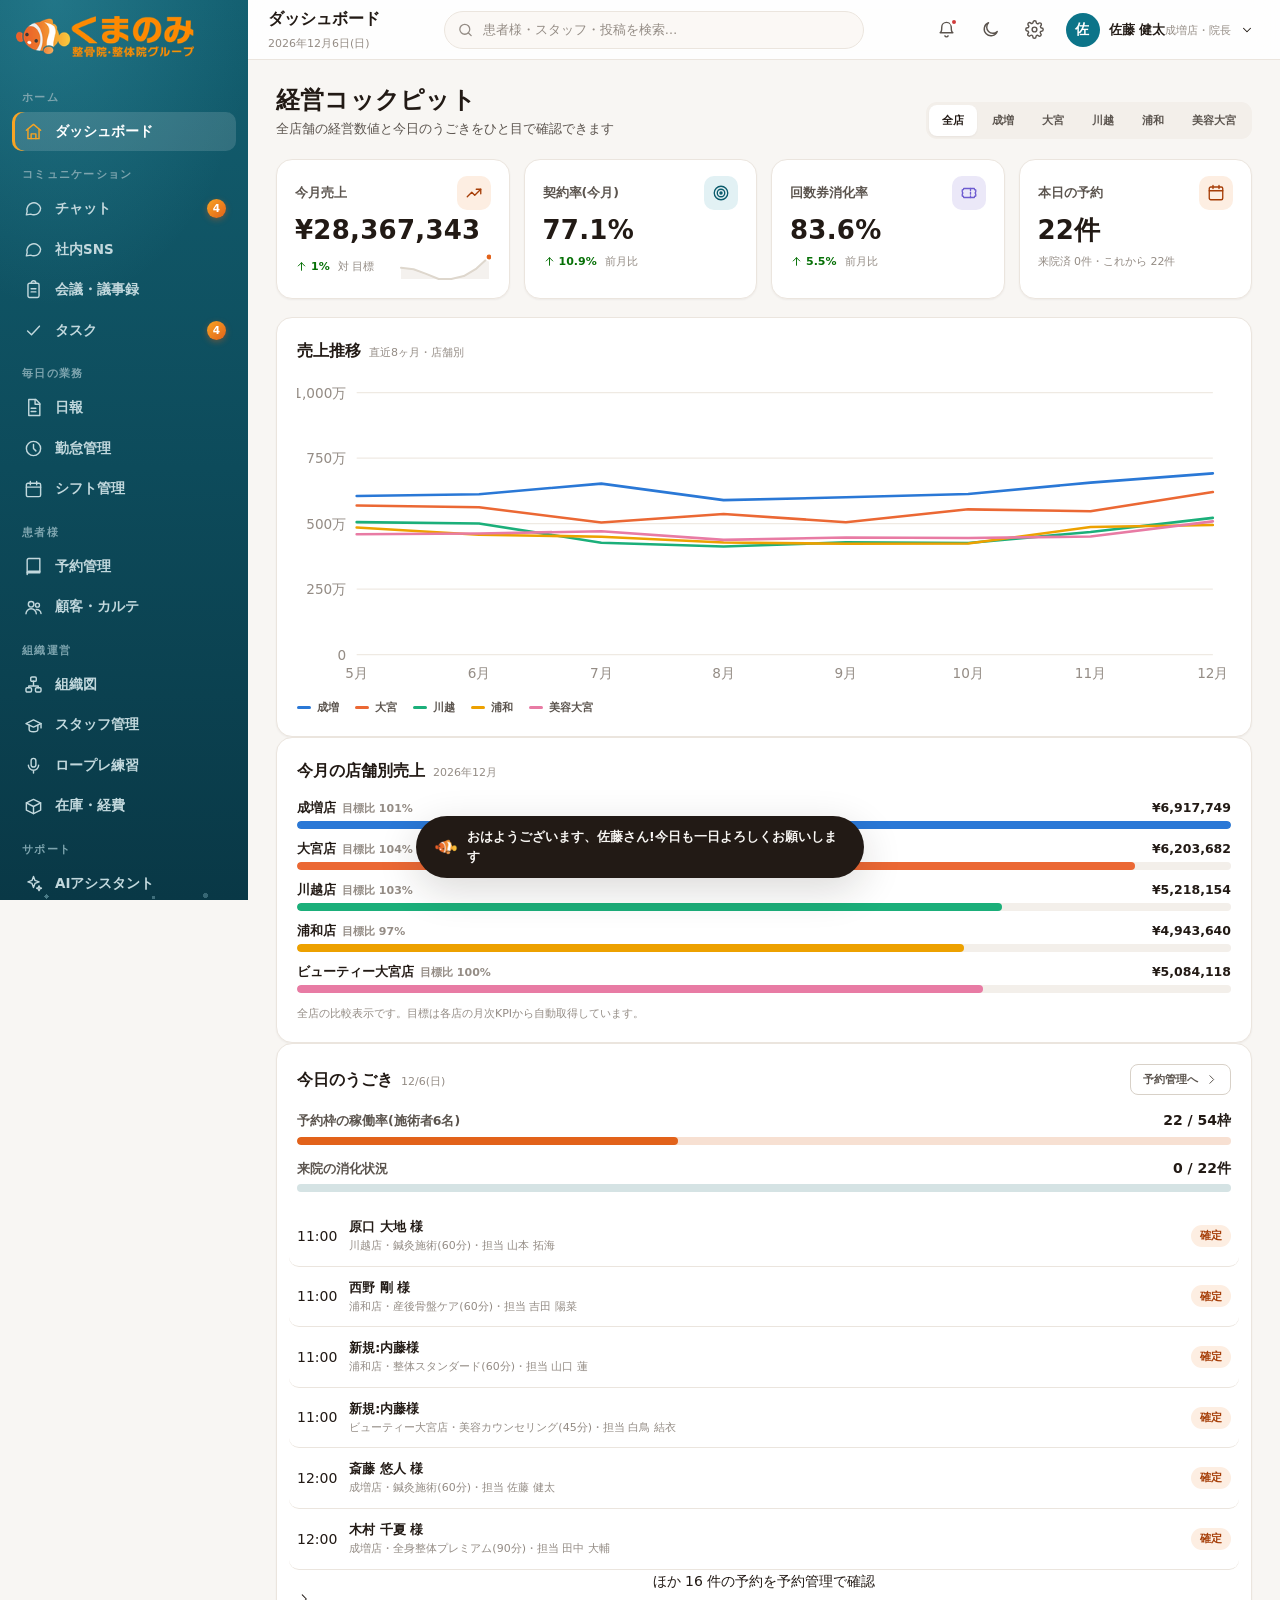
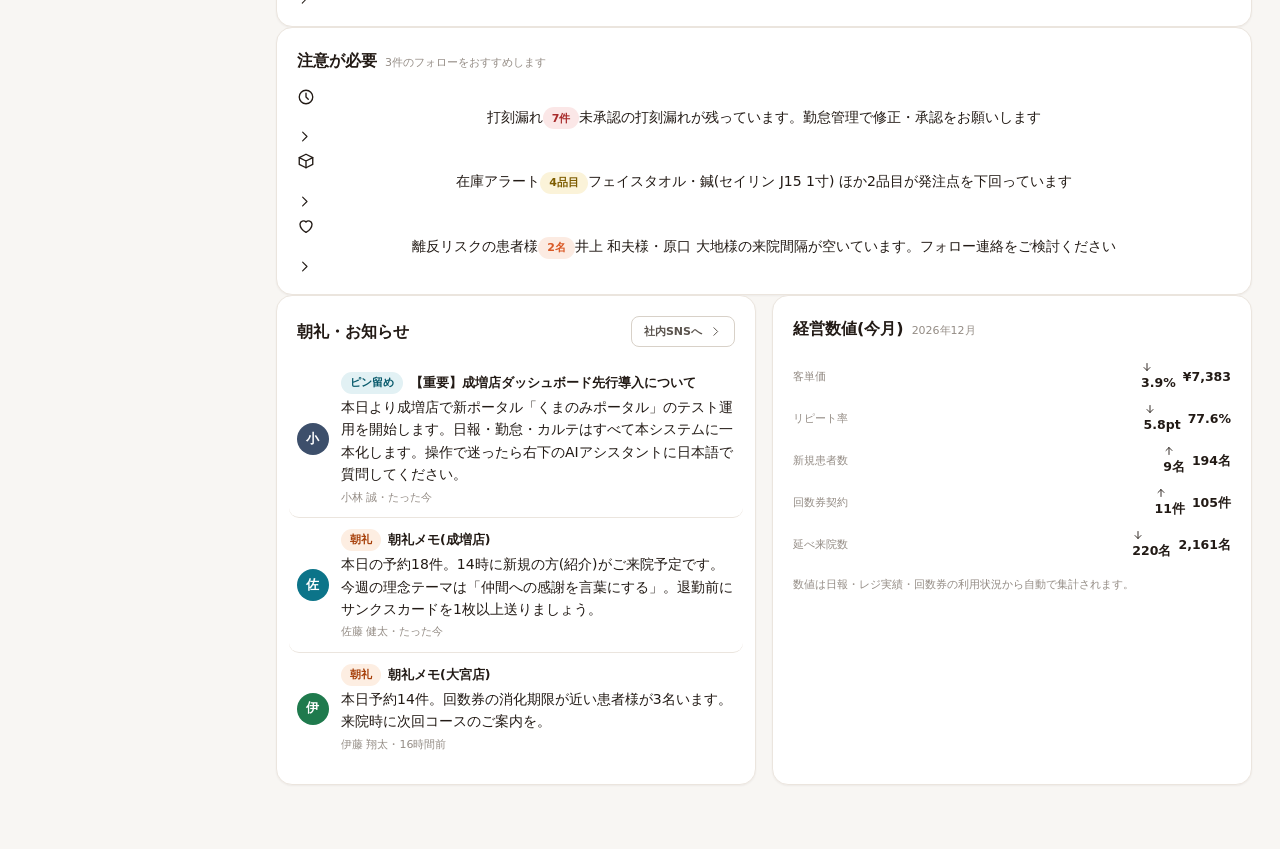
==== commit 7df117b9: "Supabase移行: メンバーと組織図をSQLで一括登録できるようにする 本番環境への移行の第1段階として、店舗・メンバー・組織図(誰が誰の下か)を 組織図スプレッドシートから一括登録できるようにし" ====
--- a/index.html
+++ b/index.html
@@ -14,12 +14,12 @@
 <link rel="stylesheet" href="css/pages/dashboard.css">
 <link rel="stylesheet" href="css/pages/sns.css">
 <link rel="stylesheet" href="css/pages/nippo.css">
-<link rel="stylesheet" href="css/pages/uriage.css">
 <link rel="stylesheet" href="css/pages/kintai.css">
 <link rel="stylesheet" href="css/pages/shift.css">
 <link rel="stylesheet" href="css/pages/reserve.css">
 <link rel="stylesheet" href="css/pages/patients.css">
 <link rel="stylesheet" href="css/pages/org.css">
+<link rel="stylesheet" href="css/pages/orgimport.css">
 <link rel="stylesheet" href="css/pages/staff.css">
 <link rel="stylesheet" href="css/pages/meetings.css">
 <link rel="stylesheet" href="css/pages/tasks.css">
@@ -27,7 +27,6 @@
 <link rel="stylesheet" href="css/pages/chat.css">
 <link rel="stylesheet" href="css/pages/roleplay.css">
 <link rel="stylesheet" href="css/pages/hr.css">
-<link rel="stylesheet" href="css/pages/payroll.css">
 <link rel="stylesheet" href="css/pages/assistant.css">
 </head>
 <body>
--- a/css/pages/orgimport.css
+++ b/css/pages/orgimport.css
@@ -0,0 +1,260 @@
+/* メンバー・組織図の一括登録 ページ固有スタイル(.page-orgimport 配下にスコープ) */
+
+/* ---- 接続状態バー ---- */
+.page-orgimport .oi-conn-bar {
+  display: flex; align-items: center; gap: 10px; flex-wrap: wrap;
+  padding: 9px 14px; margin-bottom: 14px;
+  border: 1px solid var(--hairline-strong);
+  border-radius: var(--r-md);
+  background: var(--surface-2);
+  font-size: var(--fs-sm);
+}
+.page-orgimport .oi-conn-bar.half {
+  background: color-mix(in srgb, var(--warn) 8%, var(--surface));
+  border-color: color-mix(in srgb, var(--warn) 32%, var(--hairline-strong));
+}
+.page-orgimport .oi-conn-bar.on {
+  background: color-mix(in srgb, var(--good) 8%, var(--surface));
+  border-color: color-mix(in srgb, var(--good) 30%, var(--hairline-strong));
+}
+.page-orgimport .oi-conn-ic {
+  flex: none; width: 30px; height: 30px;
+  display: grid; place-items: center;
+  border-radius: 9px;
+  background: var(--surface-3); color: var(--ink-2);
+}
+.page-orgimport .oi-conn-bar.on .oi-conn-ic { background: var(--good-soft); color: var(--good-text); }
+.page-orgimport .oi-conn-bar.half .oi-conn-ic { background: var(--warn-soft); color: var(--warn-text); }
+.page-orgimport .oi-conn-txt { min-width: 0; overflow-wrap: anywhere; }
+.page-orgimport .spacer { flex: 1 1 auto; }
+
+/* ---- 貼り付け ---- */
+.page-orgimport .oi-paste-wrap { display: grid; gap: 10px; }
+.page-orgimport .oi-paste {
+  width: 100%; resize: vertical;
+  padding: 11px 13px;
+  border: 1px dashed var(--hairline-strong);
+  border-radius: var(--r-md);
+  background: var(--surface-2);
+  color: var(--ink);
+  font-family: ui-monospace, SFMono-Regular, "SF Mono", Menlo, monospace;
+  font-size: var(--fs-xs);
+  line-height: 1.75;
+  white-space: pre;
+  overflow-x: auto;
+  transition: border-color var(--dur), background var(--dur);
+}
+.page-orgimport .oi-paste:focus {
+  outline: none;
+  border-style: solid;
+  border-color: var(--brand);
+  background: var(--surface);
+}
+.page-orgimport .oi-actions { display: flex; gap: 8px; flex-wrap: wrap; }
+.page-orgimport .oi-filebtn { position: relative; overflow: hidden; }
+.page-orgimport .oi-file {
+  position: absolute; inset: 0; opacity: 0; cursor: pointer; width: 100%;
+}
+.page-orgimport .oi-hint,
+.page-orgimport .oi-note {
+  display: flex; gap: 7px; align-items: flex-start;
+  font-size: var(--fs-xs); line-height: 1.75; color: var(--ink-2);
+}
+.page-orgimport .oi-hint svg,
+.page-orgimport .oi-note svg { flex: none; margin-top: 2px; color: var(--ink-3); }
+.page-orgimport code {
+  padding: 1px 5px; border-radius: 5px;
+  background: var(--surface-3); color: var(--ink);
+  font-family: ui-monospace, SFMono-Regular, Menlo, monospace;
+  font-size: 0.95em;
+}
+
+/* ---- 色の凡例 ---- */
+.page-orgimport .oi-legend {
+  display: grid; gap: 20px;
+  grid-template-columns: repeat(auto-fit, minmax(280px, 1fr));
+}
+.page-orgimport .oi-legend-title { font-size: var(--fs-sm); font-weight: 800; margin-bottom: 3px; }
+.page-orgimport .oi-legend-note { font-size: var(--fs-xs); color: var(--ink-3); margin-bottom: 9px; }
+.page-orgimport .oi-legend-row {
+  display: flex; align-items: center; gap: 10px;
+  padding: 6px 0;
+  border-top: 1px solid var(--hairline);
+}
+.page-orgimport .oi-sw {
+  flex: none; width: 26px; height: 26px; border-radius: 7px;
+  border: 1px solid var(--hairline-strong);
+}
+.page-orgimport .oi-sw.none {
+  background: repeating-linear-gradient(45deg, var(--surface-3) 0 4px, var(--surface) 4px 8px);
+}
+.page-orgimport .oi-legend-meta { flex: 1 1 auto; min-width: 0; display: grid; }
+.page-orgimport .oi-legend-meta b { font-size: var(--fs-xs); font-family: ui-monospace, Menlo, monospace; }
+.page-orgimport .oi-legend-meta i {
+  font-style: normal; font-size: var(--fs-xs); color: var(--ink-3);
+  overflow: hidden; text-overflow: ellipsis; white-space: nowrap;
+}
+
+/* ---- 判定結果 ---- */
+.page-orgimport .oi-stats {
+  display: grid; gap: 10px; margin-bottom: 14px;
+  grid-template-columns: repeat(auto-fit, minmax(170px, 1fr));
+}
+.page-orgimport .oi-check {
+  display: flex; gap: 9px; align-items: flex-start;
+  padding: 10px 13px; margin-bottom: 14px;
+  border-radius: var(--r-md);
+  font-size: var(--fs-sm); line-height: 1.7;
+}
+.page-orgimport .oi-check svg { flex: none; margin-top: 2px; }
+.page-orgimport .oi-check.ok { background: var(--good-soft); color: var(--good-text); }
+.page-orgimport .oi-check.ng { background: var(--warn-soft); color: var(--warn-text); }
+.page-orgimport .oi-check ul { margin: 4px 0 0; padding-left: 18px; }
+.page-orgimport .oi-check li { margin: 2px 0; }
+.page-orgimport .oi-check p { margin: 3px 0 0; }
+
+/* ---- 表 ---- */
+.page-orgimport .oi-table { margin-top: 12px; }
+.page-orgimport .oi-table td { vertical-align: top; }
+.page-orgimport .oi-table td.num { text-align: right; font-variant-numeric: tabular-nums; }
+.page-orgimport .oi-sub {
+  display: block; font-size: var(--fs-xs); color: var(--ink-3); margin-top: 2px;
+}
+.page-orgimport .oi-cat {
+  display: inline-block; padding: 1px 7px; border-radius: var(--r-full);
+  background: var(--surface-3); color: var(--ink-2);
+  font-size: var(--fs-xs); font-weight: 700; white-space: nowrap;
+}
+.page-orgimport .oi-missing { color: var(--critical-text); font-weight: 700; }
+.page-orgimport .oi-root { color: var(--brand-ink); font-weight: 700; }
+.page-orgimport .oi-people { display: flex; gap: 4px; flex-wrap: wrap; }
+.page-orgimport .oi-chip {
+  display: inline-block; padding: 2px 8px; border-radius: var(--r-full);
+  background: var(--surface-3); color: var(--ink);
+  font-size: var(--fs-xs); font-weight: 600; white-space: nowrap;
+  border: 1px solid transparent;
+}
+/* 資格ごとの色。元シートの凡例(白=柔整 / 緑=鍼灸 / ピンク=整体)に合わせる */
+.page-orgimport .oi-chip.lic-judo        { background: var(--surface); border-color: var(--hairline-strong); }
+.page-orgimport .oi-chip.lic-acupuncture { background: color-mix(in srgb, var(--series-3) 16%, var(--surface)); border-color: color-mix(in srgb, var(--series-3) 40%, transparent); }
+.page-orgimport .oi-chip.lic-seitai      { background: color-mix(in srgb, var(--series-5) 20%, var(--surface)); border-color: color-mix(in srgb, var(--series-5) 42%, transparent); }
+.page-orgimport .oi-chip.lic-esthetic    { background: color-mix(in srgb, var(--series-7) 14%, var(--surface)); border-color: color-mix(in srgb, var(--series-7) 34%, transparent); }
+.page-orgimport .oi-chip.lic-reception   { background: color-mix(in srgb, var(--series-4) 18%, var(--surface)); border-color: color-mix(in srgb, var(--series-4) 40%, transparent); }
+.page-orgimport .oi-chip.lic-unknown     { background: var(--surface-3); border-style: dashed; border-color: var(--hairline-strong); color: var(--ink-2); }
+
+.page-orgimport tr.oi-unknown td { background: color-mix(in srgb, var(--warn) 6%, transparent); }
+.page-orgimport .oi-filter {
+  display: flex; align-items: center; gap: 14px; flex-wrap: wrap;
+  margin-top: 12px;
+}
+.page-orgimport .select.sm {
+  height: 30px; padding: 0 26px 0 9px;
+  font-size: var(--fs-xs); border-radius: 8px;
+  background-position: right 8px center;
+}
+
+/* ---- ランクの色分け ---- */
+.page-orgimport .oi-rank {
+  display: inline-block; padding: 2px 9px; border-radius: var(--r-full);
+  font-size: var(--fs-xs); font-weight: 800; white-space: nowrap;
+  background: var(--surface-3); color: var(--ink-2);
+}
+.page-orgimport .oi-rank.rk-exec    { background: var(--accent-soft); color: var(--accent-ink); }
+.page-orgimport .oi-rank.rk-area    { background: color-mix(in srgb, var(--series-7) 16%, var(--surface)); color: var(--series-7); }
+.page-orgimport .oi-rank.rk-chief   { background: color-mix(in srgb, var(--series-3) 18%, var(--surface)); color: var(--good-text); }
+.page-orgimport .oi-rank.rk-manager { background: color-mix(in srgb, var(--series-1) 16%, var(--surface)); color: var(--series-1); }
+
+/* ---- 組織ツリー(インデント型) ---- */
+.page-orgimport .oi-tree { margin-top: 12px; overflow-x: auto; }
+.page-orgimport .oi-tree-ul { list-style: none; margin: 0; padding: 0; min-width: max-content; }
+.page-orgimport .oi-tree-li > .oi-tree-ul {
+  margin-left: 15px; padding-left: 15px;
+  border-left: 2px solid var(--hairline-strong);
+}
+.page-orgimport .oi-node {
+  display: flex; align-items: center; gap: 9px; flex-wrap: wrap;
+  padding: 5px 11px; margin: 3px 0;
+  border: 1px solid var(--hairline);
+  border-left: 3px solid var(--hairline-strong);
+  border-radius: 9px;
+  background: var(--surface);
+  font-size: var(--fs-sm);
+}
+.page-orgimport .oi-node.rk-exec    { border-left-color: var(--accent); background: var(--accent-soft); }
+.page-orgimport .oi-node.rk-area    { border-left-color: var(--series-7); }
+.page-orgimport .oi-node.rk-chief   { border-left-color: var(--series-3); }
+.page-orgimport .oi-node.rk-manager { border-left-color: var(--series-1); }
+.page-orgimport .oi-node-name { font-weight: 800; }
+.page-orgimport .oi-node-role { font-size: var(--fs-xs); color: var(--ink-2); font-weight: 700; }
+.page-orgimport .oi-node-store {
+  font-size: var(--fs-xs); color: var(--ink-3);
+  padding: 1px 7px; border-radius: var(--r-full); background: var(--surface-3);
+}
+.page-orgimport .oi-node-count { font-size: var(--fs-xs); color: var(--ink-3); margin-left: auto; }
+
+/* ---- 出力 ---- */
+.page-orgimport .oi-output { display: grid; gap: 12px; }
+.page-orgimport .oi-opt {
+  display: flex; align-items: flex-start; gap: 9px;
+  padding: 10px 13px; border-radius: var(--r-md);
+  background: var(--surface-2); border: 1px solid var(--hairline);
+  cursor: pointer;
+}
+.page-orgimport .oi-opt input { margin-top: 3px; flex: none; accent-color: var(--brand); }
+.page-orgimport .oi-opt b { display: block; font-size: var(--fs-sm); }
+.page-orgimport .oi-opt i {
+  display: block; font-style: normal;
+  font-size: var(--fs-xs); color: var(--ink-3); margin-top: 2px;
+}
+.page-orgimport .oi-details { font-size: var(--fs-sm); }
+.page-orgimport .oi-details summary {
+  cursor: pointer; font-weight: 700; padding: 6px 0; color: var(--ink-2);
+}
+.page-orgimport .oi-sql {
+  max-height: 320px; overflow: auto;
+  padding: 12px 14px; margin-top: 6px;
+  border-radius: var(--r-md);
+  background: var(--brand-deep); color: #eaf4f7;
+  font-family: ui-monospace, SFMono-Regular, Menlo, monospace;
+  font-size: var(--fs-xs); line-height: 1.7;
+  white-space: pre;
+}
+
+/* ---- 形式の説明 ---- */
+.page-orgimport .oi-format { font-size: var(--fs-sm); line-height: 1.8; }
+.page-orgimport .oi-format-cols { display: flex; gap: 6px; flex-wrap: wrap; margin: 10px 0 14px; }
+.page-orgimport .oi-format-list { margin: 0; padding-left: 18px; }
+.page-orgimport .oi-format-list li { margin: 6px 0; }
+
+/* ---- 接続設定モーダル ---- */
+.page-orgimport.oi-conn { display: grid; gap: 12px; }
+.page-orgimport .oi-lead { font-size: var(--fs-sm); line-height: 1.8; color: var(--ink-2); margin: 0; }
+.page-orgimport .oi-field { display: grid; gap: 5px; }
+.page-orgimport .oi-field > span { font-size: var(--fs-xs); font-weight: 800; color: var(--ink-2); }
+.page-orgimport .oi-row { display: flex; gap: 8px; flex-wrap: wrap; }
+.page-orgimport .oi-hr { border: none; border-top: 1px solid var(--hairline); margin: 4px 0; }
+.page-orgimport .oi-status {
+  display: flex; gap: 7px; align-items: center;
+  font-size: var(--fs-sm); font-weight: 700; margin: 0; min-height: 20px;
+}
+.page-orgimport .oi-status.ok { color: var(--good-text); }
+.page-orgimport .oi-status.ng { color: var(--critical-text); }
+
+/* ---- 取込結果 ---- */
+.page-orgimport .oi-result {
+  display: grid; gap: 1px; margin-bottom: 14px;
+  border-radius: var(--r-md); overflow: hidden;
+  background: var(--hairline);
+}
+.page-orgimport .oi-result-row {
+  display: flex; justify-content: space-between; gap: 14px;
+  padding: 9px 13px; background: var(--surface);
+  font-size: var(--fs-sm);
+}
+.page-orgimport .oi-result-row span { color: var(--ink-2); }
+.page-orgimport .oi-result-row b { text-align: right; }
+
+@media (max-width: 720px) {
+  .page-orgimport .oi-legend { grid-template-columns: 1fr; }
+  .page-orgimport .oi-node-count { margin-left: 0; }
+}
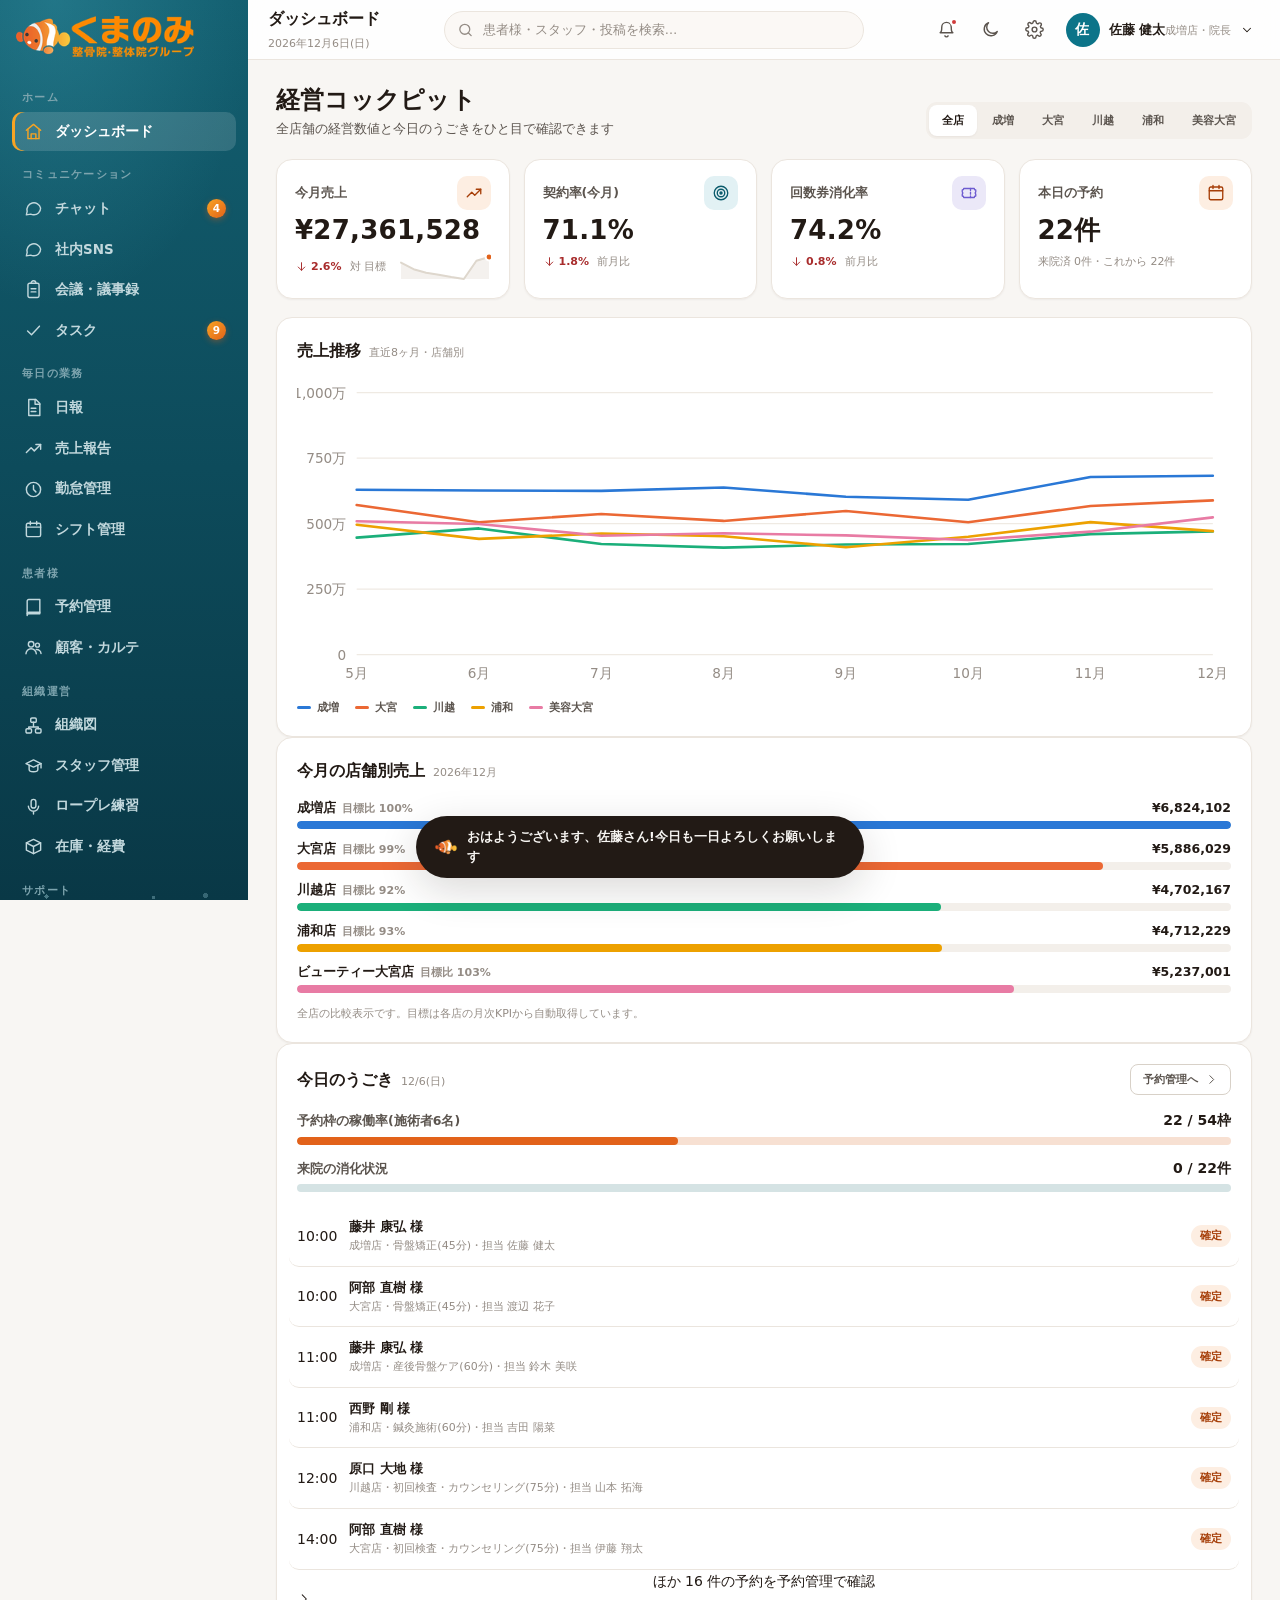
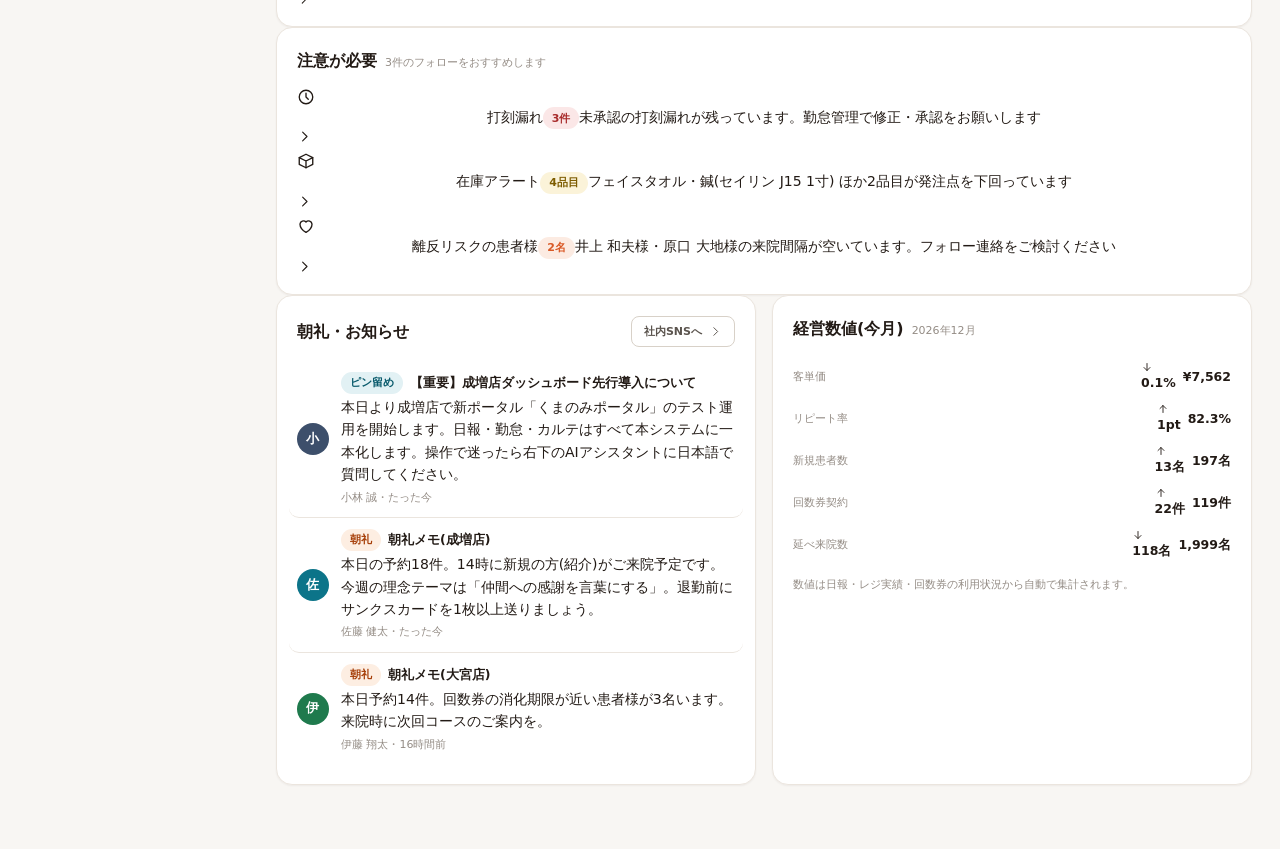
==== commit 78781c82: "Merge remote-tracking branch 'origin/main' into claude/staff-management-features-anae4c # Conflicts:" ====
--- a/index.html
+++ b/index.html
@@ -14,6 +14,7 @@
 <link rel="stylesheet" href="css/pages/dashboard.css">
 <link rel="stylesheet" href="css/pages/sns.css">
 <link rel="stylesheet" href="css/pages/nippo.css">
+<link rel="stylesheet" href="css/pages/uriage.css">
 <link rel="stylesheet" href="css/pages/kintai.css">
 <link rel="stylesheet" href="css/pages/shift.css">
 <link rel="stylesheet" href="css/pages/reserve.css">
@@ -27,6 +28,7 @@
 <link rel="stylesheet" href="css/pages/chat.css">
 <link rel="stylesheet" href="css/pages/roleplay.css">
 <link rel="stylesheet" href="css/pages/hr.css">
+<link rel="stylesheet" href="css/pages/payroll.css">
 <link rel="stylesheet" href="css/pages/assistant.css">
 </head>
 <body>
--- a/css/pages/sns.css
+++ b/css/pages/sns.css
@@ -406,3 +406,87 @@
   font-size: var(--fs-xs);
   font-weight: 800;
 }
+
+/* ============================================================
+   タイムラインの可読性(検索・日付区切り・新着・折りたたみ)
+   ============================================================ */
+.page-sns .feed-bar {
+  display: flex; align-items: center; gap: 12px; flex-wrap: wrap;
+  margin: 0 0 12px;
+}
+.page-sns .feed-search {
+  flex: 1; min-width: 220px;
+  height: 34px;
+  font-size: var(--fs-sm);
+}
+.page-sns .feed-count {
+  display: inline-flex; align-items: center; gap: 8px;
+  font-size: var(--fs-xs); color: var(--ink-3); font-weight: 700;
+  white-space: nowrap;
+}
+.page-sns .feed-newcount {
+  padding: 1px 8px;
+  border-radius: var(--r-full);
+  background: var(--accent-soft);
+  color: var(--accent-ink);
+  font-weight: 800;
+}
+
+/* ---- 日付の区切り ---- */
+.page-sns .feed-sep {
+  display: flex; align-items: center; gap: 10px;
+  margin: 6px 2px 2px;
+  font-size: var(--fs-xs);
+  font-weight: 800;
+  color: var(--ink-3);
+  letter-spacing: 0.02em;
+}
+.page-sns .feed-sep::after {
+  content: "";
+  flex: 1;
+  height: 1px;
+  background: var(--hairline);
+}
+.page-sns .feed-sep:first-child { margin-top: 0; }
+.page-sns .feed-sep.pinned { color: var(--accent-ink); }
+
+/* ---- 新着 ---- */
+.page-sns .post-card.is-new {
+  border-color: color-mix(in srgb, var(--accent) 42%, var(--hairline));
+}
+.page-sns .post-new {
+  padding: 1px 7px;
+  border-radius: var(--r-full);
+  background: var(--accent);
+  color: #fff;
+  font-size: 10px;
+  font-weight: 800;
+  letter-spacing: 0.04em;
+}
+
+/* ---- 長文の折りたたみ ---- */
+.page-sns .post-bodywrap { position: relative; }
+.page-sns .post-body.foldable {
+  display: -webkit-box;
+  -webkit-line-clamp: 3;
+  line-clamp: 3;
+  -webkit-box-orient: vertical;
+  overflow: hidden;
+}
+.page-sns .post-body.foldable.open {
+  display: block;
+  overflow: visible;
+}
+.page-sns .post-more {
+  margin-top: 4px;
+  padding: 0;
+  font-size: var(--fs-xs);
+  font-weight: 800;
+  color: var(--brand-ink);
+  background: none;
+  border: none;
+}
+.page-sns .post-more:hover { text-decoration: underline; }
+
+/* ---- もっと見る ---- */
+.page-sns .feed-more { margin-top: 14px; text-align: center; }
--- a/css/pages/uriage.css
+++ b/css/pages/uriage.css
@@ -0,0 +1,103 @@
+/* 売上報告 ページ固有スタイル(.page-uriage 配下にスコープ。投稿モーダルでも使う) */
+
+/* ---- 投稿モーダル ---- */
+.page-uriage .ur-lead {
+  display: flex; align-items: flex-start; gap: 8px;
+  padding: 10px 13px;
+  background: var(--brand-soft);
+  color: var(--brand-ink);
+  border-radius: var(--r-md);
+  font-size: var(--fs-sm);
+  line-height: 1.7;
+}
+.page-uriage .ur-req {
+  display: inline-block;
+  margin-left: 7px;
+  padding: 1px 7px;
+  border-radius: var(--r-full);
+  background: var(--critical-soft);
+  color: var(--critical-text);
+  font-size: var(--fs-xs);
+  font-weight: 800;
+}
+
+/* ---- 本日の提出状況 ---- */
+.page-uriage .ur-storedot {
+  width: 10px; height: 10px;
+  border-radius: 50%;
+  flex: none;
+}
+
+/* ---- 報告カード ---- */
+.page-uriage .ur-feed { display: flex; flex-direction: column; gap: 14px; }
+.page-uriage .ur-report { padding: 16px 18px; }
+.page-uriage .ur-head {
+  display: flex; align-items: center; gap: 9px; flex-wrap: wrap;
+  margin-bottom: 12px;
+}
+.page-uriage .ur-store { font-size: var(--fs-md); font-weight: 800; }
+.page-uriage .ur-when { font-size: var(--fs-xs); color: var(--ink-3); white-space: nowrap; }
+
+.page-uriage .ur-stats {
+  display: grid;
+  grid-template-columns: repeat(4, minmax(0, 1fr));
+  gap: 8px;
+}
+@media (max-width: 640px) { .page-uriage .ur-stats { grid-template-columns: repeat(2, minmax(0, 1fr)); } }
+.page-uriage .ur-stat {
+  background: var(--surface-2);
+  border: 1px solid var(--hairline);
+  border-radius: var(--r-md);
+  padding: 9px 12px;
+  display: flex; flex-direction: column; gap: 2px;
+  min-width: 0;
+}
+.page-uriage .ur-stat.big { background: var(--brand-soft); border-color: color-mix(in srgb, var(--brand) 25%, var(--hairline)); }
+.page-uriage .ur-stat-label { font-size: var(--fs-xs); color: var(--ink-3); font-weight: 700; }
+.page-uriage .ur-stat-value { font-size: var(--fs-lg); font-weight: 800; font-variant-numeric: tabular-nums; }
+.page-uriage .ur-stat.big .ur-stat-value { color: var(--brand-ink); }
+
+.page-uriage .ur-body {
+  display: grid;
+  grid-template-columns: 190px minmax(0, 1fr);
+  gap: 14px;
+  margin-top: 12px;
+  align-items: start;
+}
+@media (max-width: 640px) { .page-uriage .ur-body { grid-template-columns: 1fr; } }
+.page-uriage .ur-photo {
+  position: relative;
+  display: block;
+  border-radius: var(--r-md);
+  overflow: hidden;
+  border: 1px solid var(--hairline);
+  padding: 0;
+  cursor: zoom-in;
+}
+.page-uriage .ur-photo img { display: block; width: 100%; height: 132px; object-fit: cover; }
+.page-uriage .ur-photo-cap {
+  position: absolute; left: 0; right: 0; bottom: 0;
+  padding: 4px 8px;
+  font-size: var(--fs-xs); font-weight: 700;
+  color: #fff;
+  background: linear-gradient(transparent, rgba(0, 0, 0, 0.55));
+  text-align: left;
+}
+.page-uriage .ur-author { display: flex; align-items: center; gap: 8px; font-size: var(--fs-sm); }
+.page-uriage .ur-horenso {
+  margin-top: 8px;
+  font-size: var(--fs-sm);
+  line-height: 1.8;
+  white-space: pre-wrap;
+  overflow-wrap: anywhere;
+}
+.page-uriage .ur-horenso-label {
+  display: inline-block;
+  margin-right: 7px;
+  padding: 1px 8px;
+  border-radius: var(--r-full);
+  background: var(--accent-soft);
+  color: var(--accent-ink);
+  font-size: var(--fs-xs);
+  font-weight: 800;
+}
--- a/css/pages/shift.css
+++ b/css/pages/shift.css
@@ -532,3 +532,13 @@
   font-size: var(--fs-sm);
   white-space: nowrap;
 }
+.page-shift .wish-optional {
+  display: inline-block;
+  margin-left: 7px;
+  padding: 1px 7px;
+  border-radius: var(--r-full);
+  background: var(--surface-3);
+  color: var(--ink-3);
+  font-size: var(--fs-xs);
+  font-weight: 800;
+}
--- a/css/pages/reserve.css
+++ b/css/pages/reserve.css
@@ -221,3 +221,79 @@
   background: color-mix(in srgb, var(--brand) 8%, transparent);
   border-radius: 8px;
 }
+
+/* ============================================================
+   予約管理の強化(重複チェック/一覧/未来院/キャンセル待ち)
+   ============================================================ */
+
+/* ---- 登録時の重複警告 ---- */
+.page-reserve .rv-conflict {
+  display: flex; align-items: flex-start; gap: 8px;
+  padding: 10px 13px;
+  background: var(--critical-soft);
+  border: 1px solid color-mix(in srgb, var(--critical) 32%, var(--hairline));
+  border-radius: var(--r-md);
+  font-size: var(--fs-sm);
+  color: var(--critical-text);
+  font-weight: 700;
+  line-height: 1.6;
+}
+.page-reserve .rv-conflict svg { flex: none; margin-top: 1px; }
+.page-reserve .rv-fromwait {
+  display: flex; align-items: center; gap: 8px;
+  padding: 9px 13px;
+  background: var(--brand-soft);
+  color: var(--brand-ink);
+  border-radius: var(--r-md);
+  font-size: var(--fs-xs);
+  font-weight: 700;
+}
+.page-reserve .rv-check {
+  display: flex; align-items: center; gap: 8px;
+  font-size: var(--fs-sm);
+  cursor: pointer;
+}
+.page-reserve .rv-cancelreason { color: var(--critical-text); font-weight: 700; }
+
+/* ---- 一覧ビュー ---- */
+.page-reserve .rv-search { max-width: 320px; height: 34px; font-size: var(--fs-sm); }
+@media (max-width: 640px) { .page-reserve .rv-search { max-width: 100%; } }
+.page-reserve .rv-today { color: var(--brand-ink); font-weight: 800; }
+.page-reserve .rv-listmenu {
+  display: inline-block; max-width: 190px;
+  overflow: hidden; text-overflow: ellipsis; white-space: nowrap;
+  vertical-align: bottom;
+}
+.page-reserve .rv-listnote {
+  display: inline-block; max-width: 220px;
+  overflow: hidden; text-overflow: ellipsis; white-space: nowrap;
+  vertical-align: bottom;
+  font-size: var(--fs-xs); color: var(--ink-2);
+}
+
+/* ---- 未来院アラート ---- */
+.page-reserve .rv-overdue {
+  border-color: color-mix(in srgb, var(--warn) 40%, var(--hairline));
+  background: linear-gradient(180deg, var(--warn-soft) 0%, var(--surface) 60%);
+  margin-bottom: 16px;
+}
+.page-reserve .rv-overdue-head {
+  display: flex; align-items: flex-start; gap: 9px;
+  font-size: var(--fs-sm);
+  margin-bottom: 12px;
+}
+.page-reserve .rv-overdue-head svg { color: var(--warn-text); flex: none; margin-top: 2px; }
+.page-reserve .rv-overdue-list { display: flex; flex-direction: column; gap: 8px; }
+.page-reserve .rv-overdue-item {
+  display: flex; align-items: center; gap: 10px; flex-wrap: wrap;
+  padding: 9px 12px;
+  background: var(--surface);
+  border: 1px solid var(--hairline);
+  border-radius: var(--r-md);
+  font-size: var(--fs-sm);
+}
+.page-reserve .rv-od-time { font-weight: 700; white-space: nowrap; }
+.page-reserve .rv-od-name { font-weight: 800; }
+
+/* ---- キャンセル待ち ---- */
+.page-reserve .rv-waititem { gap: 10px; flex-wrap: wrap; }
--- a/css/pages/tasks.css
+++ b/css/pages/tasks.css
@@ -78,3 +78,68 @@
   .page-tasks .tk-row { flex-wrap: wrap; }
   .page-tasks .tk-ops { margin-left: auto; }
 }
+
+/* ============================================================
+   自動タスクと振り分け
+   ============================================================ */
+.page-tasks .tk-row.auto { border-left: 3px solid var(--accent); }
+.page-tasks .tk-autotag {
+  display: inline-block;
+  margin-left: 8px;
+  padding: 1px 7px;
+  border-radius: var(--r-full);
+  background: var(--accent-soft);
+  color: var(--accent-ink);
+  font-size: var(--fs-xs);
+  font-weight: 800;
+  vertical-align: 1px;
+}
+.page-tasks .tk-reassigned {
+  display: inline-flex; align-items: center; gap: 3px;
+  font-size: var(--fs-xs);
+  color: var(--ink-3);
+  font-weight: 700;
+}
+
+/* ---- 振り分けモーダル ---- */
+.page-tasks .tk-assign-task {
+  display: flex; align-items: baseline; gap: 10px; flex-wrap: wrap;
+  padding: 10px 13px;
+  background: var(--surface-2);
+  border: 1px solid var(--hairline);
+  border-radius: var(--r-md);
+}
+.page-tasks .tk-assign-title { font-size: var(--fs-sm); font-weight: 800; }
+.page-tasks .tk-assign-from {
+  display: flex; align-items: center; gap: 12px; flex-wrap: wrap;
+  margin: 12px 0 4px;
+}
+.page-tasks .tk-assign-hint {
+  display: flex; align-items: flex-start; gap: 7px;
+  padding: 9px 12px;
+  background: var(--accent-soft);
+  color: var(--accent-ink);
+  border-radius: var(--r-md);
+  font-size: var(--fs-xs);
+  line-height: 1.7;
+}
+.page-tasks .tk-assign-log {
+  margin-top: 14px;
+  padding-top: 12px;
+  border-top: 1px solid var(--hairline);
+}
+.page-tasks .tk-assign-loghead {
+  display: flex; align-items: center; gap: 6px;
+  font-size: var(--fs-xs); font-weight: 800; color: var(--ink-2);
+  margin-bottom: 8px;
+}
+.page-tasks .tk-assign-logitem {
+  display: flex; flex-direction: column; gap: 2px;
+  padding: 8px 11px;
+  margin-bottom: 6px;
+  background: var(--surface-2);
+  border-radius: var(--r-sm);
+  font-size: var(--fs-xs);
+}
+.page-tasks .tk-assign-names { display: flex; align-items: center; gap: 5px; font-size: var(--fs-sm); }
+.page-tasks .tk-assign-note { color: var(--ink-2); line-height: 1.6; }
--- a/css/pages/payroll.css
+++ b/css/pages/payroll.css
@@ -0,0 +1,121 @@
+/* 給与確認(事務職員向け)ページ固有スタイル(.page-payroll 配下にスコープ) */
+
+.page-payroll .pr-filters {
+  display: flex; align-items: center; gap: 12px; flex-wrap: wrap;
+  margin-bottom: 16px;
+}
+.page-payroll .pr-monthnav { display: flex; align-items: center; gap: 6px; }
+.page-payroll .pr-month { font-size: var(--fs-lg); font-weight: 800; min-width: 108px; text-align: center; }
+
+.page-payroll .pr-copy {
+  display: flex; align-items: flex-start; gap: 8px;
+  padding: 10px 13px;
+  margin-bottom: 12px;
+  background: var(--surface-2);
+  border: 1px solid var(--hairline);
+  border-radius: var(--r-md);
+  font-size: var(--fs-sm);
+  color: var(--ink-2);
+  line-height: 1.7;
+}
+.page-payroll .pr-copy svg { flex: none; margin-top: 2px; color: var(--accent); }
+
+.page-payroll .pr-bad { color: var(--critical-text); font-weight: 800; }
+.page-payroll .pr-warn { color: var(--warn-text); font-weight: 700; }
+.page-payroll .pr-route { font-weight: 700; font-size: var(--fs-sm); white-space: nowrap; }
+.page-payroll .pr-item { font-weight: 700; font-size: var(--fs-sm); }
+.page-payroll .pr-memo {
+  display: inline-block;
+  max-width: 240px;
+  overflow: hidden; text-overflow: ellipsis; white-space: nowrap;
+  vertical-align: bottom;
+}
+.page-payroll .pr-receipt {
+  width: 44px; height: 44px;
+  border-radius: var(--r-sm);
+  overflow: hidden;
+  border: 1px solid var(--hairline);
+  padding: 0;
+  cursor: zoom-in;
+  vertical-align: middle;
+}
+.page-payroll .pr-receipt img { display: block; width: 100%; height: 100%; object-fit: cover; }
+
+.page-payroll .pr-footnote {
+  display: flex; align-items: center; gap: 6px;
+  margin-top: 16px;
+  font-size: var(--fs-xs);
+  color: var(--ink-3);
+}
+
+/* ============================================================
+   社労士へ提出(給与連絡表)
+   ============================================================ */
+.page-payroll .pr-sharoushi-grid {
+  display: grid;
+  grid-template-columns: minmax(0, 1fr) minmax(0, 1fr);
+  gap: 16px;
+  align-items: start;
+}
+@media (max-width: 1000px) { .page-payroll .pr-sharoushi-grid { grid-template-columns: 1fr; } }
+
+.page-payroll .pr-sharoushi-head {
+  display: grid;
+  grid-template-columns: repeat(2, minmax(0, 1fr));
+  gap: 10px 18px;
+}
+@media (max-width: 560px) { .page-payroll .pr-sharoushi-head { grid-template-columns: 1fr; } }
+.page-payroll .prs-item { display: flex; flex-direction: column; gap: 2px; min-width: 0; }
+.page-payroll .prs-label { font-size: var(--fs-xs); color: var(--ink-3); font-weight: 700; }
+.page-payroll .prs-value {
+  font-size: var(--fs-sm); font-weight: 700;
+  overflow-wrap: anywhere;
+}
+
+/* ---- 提出前チェック ---- */
+.page-payroll .prs-issues { display: flex; flex-direction: column; gap: 9px; }
+.page-payroll .prs-issue {
+  display: flex; align-items: flex-start; gap: 9px;
+  padding: 10px 13px;
+  background: var(--warn-soft);
+  border: 1px solid color-mix(in srgb, var(--warn) 32%, var(--hairline));
+  border-radius: var(--r-md);
+}
+.page-payroll .prs-issue svg { color: var(--warn-text); flex: none; margin-top: 2px; }
+.page-payroll .prs-issue-main { display: flex; flex-direction: column; gap: 2px; flex: 1; min-width: 0; }
+.page-payroll .prs-issue-label { font-size: var(--fs-sm); font-weight: 800; color: var(--warn-text); }
+.page-payroll .prs-issue-hint { font-size: var(--fs-xs); color: var(--ink-2); line-height: 1.7; }
+.page-payroll .prs-ok {
+  display: flex; align-items: center; gap: 8px;
+  padding: 11px 14px;
+  background: var(--good-soft);
+  border-radius: var(--r-md);
+  font-size: var(--fs-sm);
+  color: var(--good-text);
+  font-weight: 700;
+}
+
+/* ---- 給与連絡表のプレビュー ---- */
+.page-payroll .prs-already {
+  display: flex; align-items: center; gap: 8px;
+  padding: 9px 13px;
+  margin-bottom: 12px;
+  background: var(--brand-soft);
+  color: var(--brand-ink);
+  border-radius: var(--r-md);
+  font-size: var(--fs-xs);
+  font-weight: 700;
+}
+.page-payroll .prs-dept { font-size: var(--fs-xs); font-weight: 700; white-space: nowrap; }
+/* 手入力の列は色地で「システムが埋めていない」ことを示す */
+.page-payroll .prs-manual {
+  display: inline-block;
+  min-width: 34px;
+  padding: 1px 6px;
+  border-radius: var(--r-sm);
+  background: color-mix(in srgb, var(--accent) 12%, var(--surface));
+  color: var(--accent-ink);
+  font-weight: 700;
+}
+.page-payroll .prs-table .table th,
+.page-payroll .prs-table .table td { white-space: nowrap; }
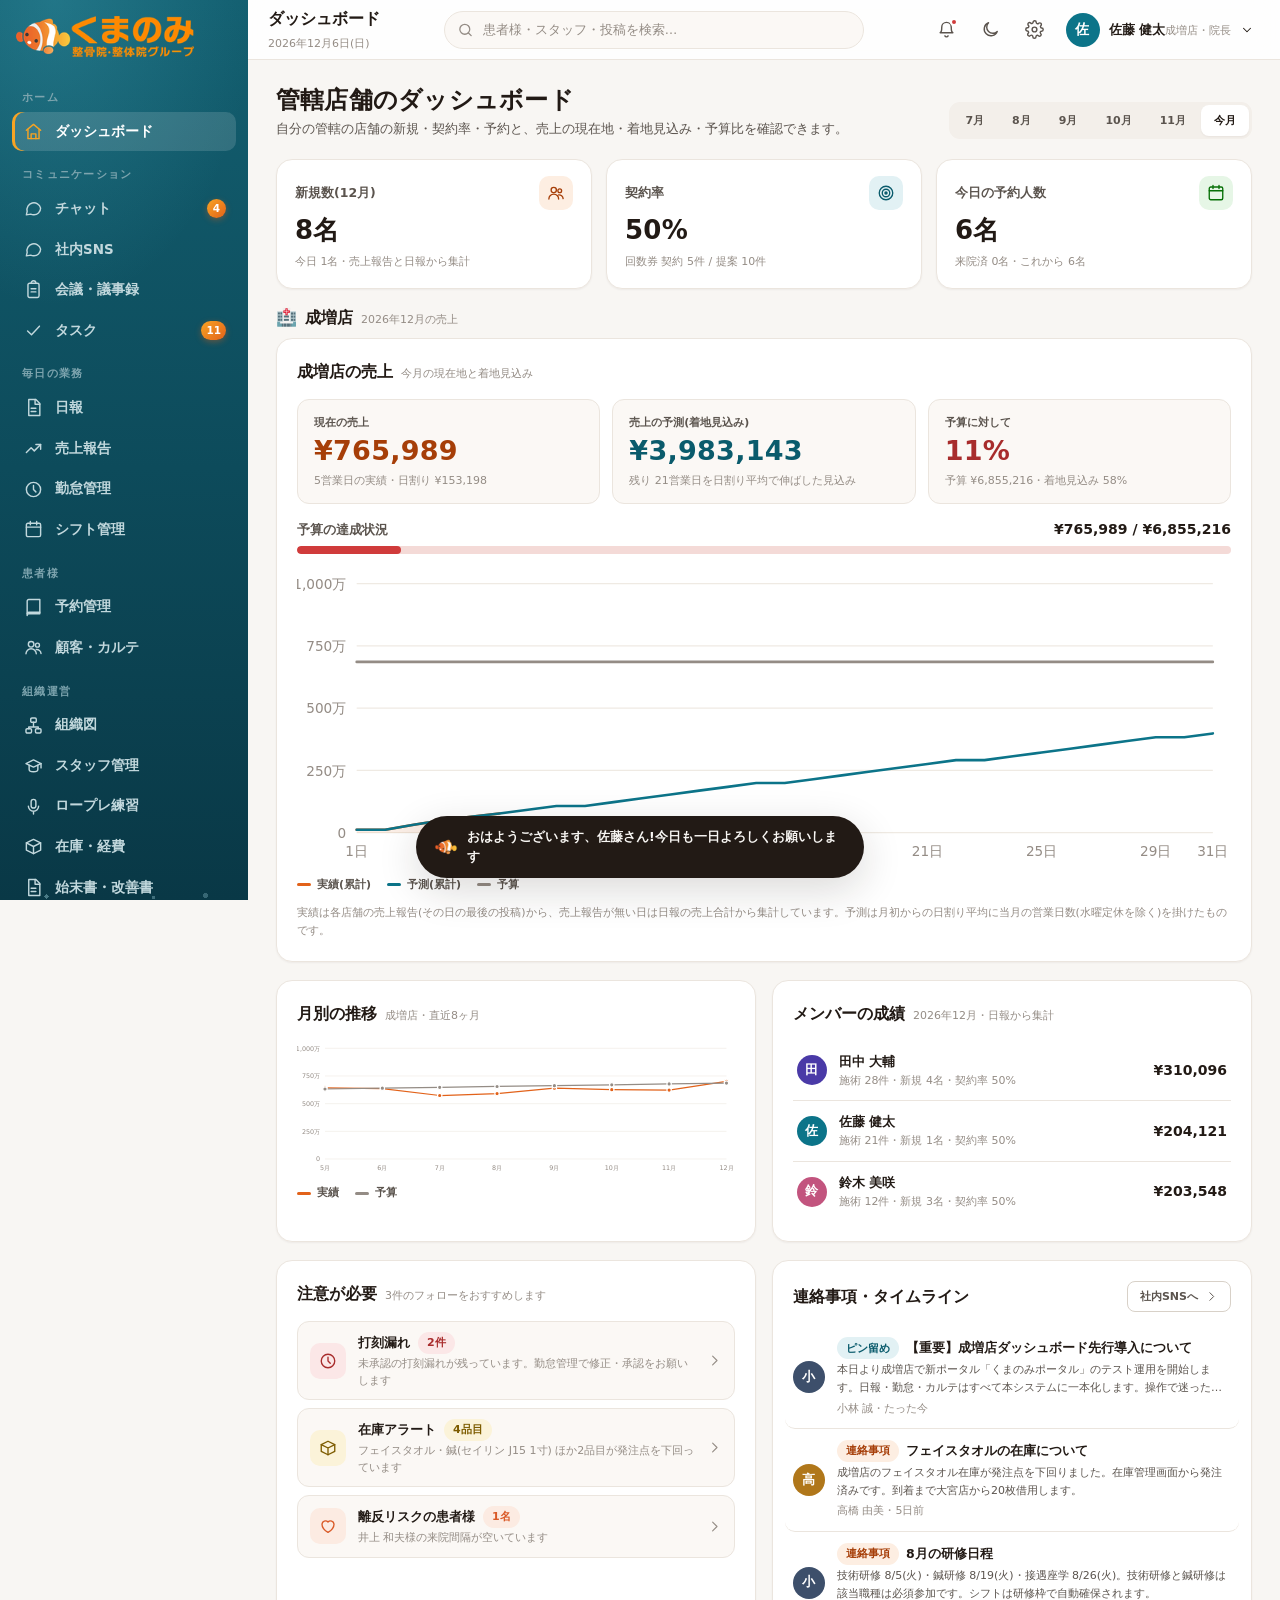
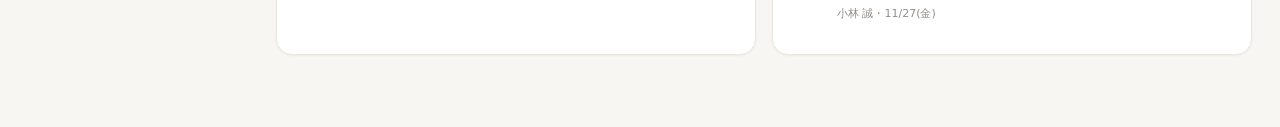
==== commit 56337aac: "写真・研修レポート・始末書を追加し、確認ダイアログの不具合を直す - アカウント画面からプロフィール写真を設定できる(端末で 512px に縮小し、   本番では Storage の avatars/" ====
--- a/index.html
+++ b/index.html
@@ -30,6 +30,8 @@
 <link rel="stylesheet" href="css/pages/hr.css">
 <link rel="stylesheet" href="css/pages/payroll.css">
 <link rel="stylesheet" href="css/pages/assistant.css">
+<link rel="stylesheet" href="css/pages/roumu.css">
+<link rel="stylesheet" href="css/pages/login.css">
 </head>
 <body>
 <div id="app" class="app">
@@ -44,6 +46,9 @@
   </div>
 </div>
 <noscript>このアプリの表示には JavaScript が必要です。</noscript>
+<!-- Supabase の接続先。Vercel のビルド時に scripts/gen-config.js が生成する。
+     ローカルで未生成でも 404 を握りつぶしてデモモードで動く。 -->
+<script src="config.js" onerror="window.KUMANOMI_CONFIG = window.KUMANOMI_CONFIG || null;"></script>
 <script type="module" src="js/app.js"></script>
 </body>
 </html>
--- a/css/base.css
+++ b/css/base.css
@@ -279,6 +279,10 @@
   position: relative;
   flex: 1 1 0; min-width: 0; max-width: 420px; margin-inline: auto;
 }
+/* 虫めがねボタンと閉じるボタンは、狭い画面でだけ出す。
+   .icon-btn の display: grid に負けないよう、2つ重ねた指定にしている */
+.topbar-actions .search-toggle,
+.topbar-search .search-close { display: none; }
 .topbar-search input {
   width: 100%; height: 38px;
   padding: 0 14px 0 38px;
@@ -418,9 +422,22 @@
   .app.nav-open .mobile-scrim { opacity: 1; pointer-events: auto; }
   .mobile-nav-btn { display: grid; }
   .topbar { padding: 0 12px; }
-  .topbar-search { max-width: none; }
   .topbar-user .user-meta { display: none; }
   .topbar-date { display: none; }
+
+  /* 検索:ふだんは虫めがねだけ。押すとトップバーの上に広がる。
+     以前はここで入力欄が潰れて、事実上使えなかった。 */
+  .topbar-actions .search-toggle { display: grid; }
+  .topbar-search {
+    position: absolute; inset: 0 10px; z-index: 6;
+    max-width: none; margin: 0;
+    display: none; align-items: center; gap: 6px;
+    background: var(--surface);
+  }
+  .app.search-open .topbar-search { display: flex; }
+  .app.search-open .topbar-search input { flex: 1 1 auto; }
+  .topbar-search .search-close { display: grid; flex: none; }
+  .topbar-search .search-results { top: calc(100% + 6px); }
   .main { padding: 16px 14px 80px; }
   .app.sidebar-slim .nav-group-label,
   .app.sidebar-slim .nav-item .nav-label,
--- a/css/components.css
+++ b/css/components.css
@@ -127,6 +127,13 @@
   color: #fff; font-weight: 700;
   user-select: none;
   letter-spacing: 0.02em;
+}
+.avatar { position: relative; overflow: hidden; }
+.avatar img {
+  position: absolute; inset: 0;
+  width: 100%; height: 100%;
+  object-fit: cover;
+  border-radius: inherit;
 }
 .avatar.ring { box-shadow: 0 0 0 2px var(--surface), 0 0 0 4px var(--brand); }
 .avatar-stack { display: flex; }
@@ -714,3 +721,200 @@
   border-radius: 50%;
   background: rgba(0, 0, 0, 0.55); color: #fff;
 }
+
+/* ---- 同期チップ(伝えることがあるときだけ出る) ---- */
+.sync-chip {
+  display: inline-flex; align-items: center; gap: 6px;
+  height: 30px; padding: 0 11px;
+  border-radius: 999px;
+  border: 1px solid var(--hairline-strong);
+  background: var(--surface-2);
+  color: var(--ink-2);
+  font-size: var(--fs-xs); font-weight: 700;
+  white-space: nowrap;
+  transition: background var(--dur) var(--ease), color var(--dur) var(--ease);
+}
+.sync-chip[hidden] { display: none; }
+.sync-chip svg { flex: none; }
+.sync-chip:hover { background: var(--surface-3); }
+.sync-chip[data-tone="busy"] { background: var(--brand-soft); border-color: transparent; color: var(--brand-ink); }
+.sync-chip[data-tone="busy"] svg { animation: sync-spin 1.1s linear infinite; }
+.sync-chip[data-tone="warn"] { background: var(--warn-soft); border-color: transparent; color: var(--warn-text); }
+.sync-chip[data-tone="bad"]  { background: var(--critical-soft); border-color: transparent; color: var(--critical-text); }
+@keyframes sync-spin { to { transform: rotate(360deg); } }
+@media (prefers-reduced-motion: reduce) { .sync-chip[data-tone="busy"] svg { animation: none; } }
+@media (max-width: 900px) { .sync-chip span { display: none; } .sync-chip { padding: 0 8px; } }
+
+/* ---- 接続とデータ(設定ドロワー) ---- */
+.sync-panel .sp-kv {
+  border: 1px solid var(--hairline);
+  border-radius: var(--r-md);
+  overflow: hidden;
+  background: var(--surface);
+}
+.sync-panel .sp-row {
+  display: flex; gap: 12px;
+  padding: 10px 13px;
+  font-size: var(--fs-sm);
+  border-bottom: 1px solid var(--hairline);
+}
+.sync-panel .sp-row:last-child { border-bottom: 0; }
+.sync-panel .sp-k { flex: none; width: 116px; color: var(--ink-3); font-weight: 700; }
+.sync-panel .sp-v { flex: 1; min-width: 0; color: var(--ink); word-break: break-all; }
+.sync-panel .sp-actions { display: flex; flex-wrap: wrap; gap: 8px; margin-top: 14px; }
+.sync-panel .sp-note {
+  display: flex; gap: 8px;
+  margin-top: 14px; padding: 11px 13px;
+  border-radius: var(--r-md);
+  background: var(--surface-2);
+  color: var(--ink-2);
+  font-size: var(--fs-sm); line-height: 1.7;
+}
+.sync-panel .sp-note svg { flex: none; margin-top: 3px; }
+
+/* ---- 読み込み中の骨組み(案Aへ移したときに効いてくる) ---- */
+.page-loading { display: flex; flex-direction: column; gap: 12px; padding: 4px 0; }
+.skel {
+  border-radius: var(--r-sm);
+  background: linear-gradient(90deg, var(--surface-2) 25%, var(--surface-3) 37%, var(--surface-2) 63%);
+  background-size: 400% 100%;
+  animation: skel-shimmer 1.4s ease-in-out infinite;
+}
+.skel-title { height: 26px; width: 42%; }
+.skel-line { height: 92px; }
+.skel-line.short { height: 62px; width: 72%; }
+@keyframes skel-shimmer { from { background-position: 100% 0; } to { background-position: 0 0; } }
+@media (prefers-reduced-motion: reduce) { .skel { animation: none; } }
+
+.sr-only {
+  position: absolute; width: 1px; height: 1px;
+  padding: 0; margin: -1px; overflow: hidden;
+  clip: rect(0 0 0 0); white-space: nowrap; border: 0;
+}
+
+/* ============================================================
+   指で使うとき(タッチ端末)の当たり判定
+   マウスの画面は情報量を優先して詰めたままにし、
+   指の画面だけ押しやすい大きさに広げる。
+   院内でスマホを片手で使う場面を想定している。
+   ============================================================ */
+@media (pointer: coarse) {
+  .btn { height: 42px; }
+  .btn.sm { height: 38px; padding: 0 14px; }
+  .btn.lg { height: 48px; }
+  .chip { height: 38px; padding: 0 15px; }
+  .segmented .seg { height: 38px; padding: 0 15px; }
+  .tab { padding: 12px 16px; }
+  .icon-btn { width: 42px; height: 42px; }
+  .icon-btn.sm,
+  .page-chat .icon-btn.sm, .page-tasks .icon-btn.sm { width: 36px; height: 36px; }
+  /* チェックボックス・ラジオも指で押せる大きさに */
+  input[type="checkbox"], input[type="radio"] { width: 20px; height: 20px; }
+}
+
+/* ---- 横に続きがある表・タブに「まだ先がある」ことを示す ----
+   端に影を出し、端まで送ると消える。スクロールできること自体に
+   気づかず、右側の列を見落とす事故を防ぐ。 */
+.table-wrap, .tabs {
+  background-image:
+    linear-gradient(to right, var(--surface) 40%, transparent),
+    linear-gradient(to left,  var(--surface) 40%, transparent),
+    linear-gradient(to right, color-mix(in srgb, var(--ink) 16%, transparent), transparent),
+    linear-gradient(to left,  color-mix(in srgb, var(--ink) 16%, transparent), transparent);
+  background-position: left center, right center, left center, right center;
+  background-size: 28px 100%, 28px 100%, 12px 100%, 12px 100%;
+  background-repeat: no-repeat;
+  background-attachment: local, local, scroll, scroll;
+}
+
+/* ============================================================
+   スマホでは表をカードに積み替える
+
+   横スクロールの表は、右側の列(数量・状態・金額)が画面の外に
+   隠れてしまい、いちばん見たい数字が見えない。
+   狭い画面では 1 行を 1 枚のカードにして、
+   「列名:値」の形に縦に並べ替える。
+   列名は ui.js の table() が data-label に入れている。
+   ============================================================ */
+@media (max-width: 700px) {
+  .table-wrap.stack { overflow-x: visible; background-image: none; }
+  .table-wrap.stack .table { border-collapse: separate; border-spacing: 0; }
+  /* 見出し行はカードでは不要。読み上げには残す */
+  .table-wrap.stack thead {
+    position: absolute; width: 1px; height: 1px;
+    padding: 0; margin: -1px; overflow: hidden;
+    clip: rect(0 0 0 0); white-space: nowrap; border: 0;
+  }
+  .table-wrap.stack .table,
+  .table-wrap.stack tbody,
+  .table-wrap.stack tr,
+  .table-wrap.stack td { display: block; width: 100%; }
+
+  .table-wrap.stack tbody tr {
+    border: 1px solid var(--hairline);
+    border-radius: var(--r-md);
+    background: var(--surface);
+    padding: 4px 14px 6px;
+    margin-bottom: 10px;
+  }
+  .table-wrap.stack tbody tr:last-child { margin-bottom: 0; }
+  .table-wrap.stack tbody tr.clickable:active { background: var(--surface-2); }
+
+  .table-wrap.stack td {
+    display: flex; align-items: center; justify-content: space-between;
+    gap: 14px;
+    padding: 9px 0;
+    border-bottom: 1px solid var(--hairline);
+    text-align: left;
+    white-space: normal;
+  }
+  .table-wrap.stack td:last-child { border-bottom: 0; }
+  /* 空のセルは行ごと畳んで、意味のない「—」の行を作らない */
+  .table-wrap.stack td:empty { display: none; }
+
+  .table-wrap.stack td::before {
+    content: attr(data-label);
+    flex: none;
+    max-width: 46%;
+    font-size: var(--fs-xs); font-weight: 700; color: var(--ink-3);
+  }
+  .table-wrap.stack td[data-label=""]::before { display: none; }
+
+  /* 1列目は見出しとして扱う(何のカードかが先に分かる) */
+  .table-wrap.stack td:first-child {
+    padding-top: 12px;
+    font-size: var(--fs-md); font-weight: 800; color: var(--ink);
+    border-bottom: 1px solid var(--hairline-strong);
+  }
+  .table-wrap.stack td:first-child::before { display: none; }
+  .table-wrap.stack td.num { font-variant-numeric: tabular-nums; }
+}
+
+/* ---- グラフにまだデータが無いとき ---- */
+.chart-empty {
+  border: 1px dashed var(--hairline-strong);
+  border-radius: var(--r-md);
+  background: var(--surface-2);
+}
+.chart-empty-msg { font-size: var(--fs-sm); color: var(--ink-3); }
+
+/* ---- アカウント:プロフィール写真 ---- */
+.sync-panel .sp-photo {
+  display: flex; align-items: center; gap: 14px;
+  padding: 12px 14px; margin-bottom: 14px;
+  background: var(--surface-2);
+  border: 1px solid var(--hairline);
+  border-radius: var(--r-md);
+}
+.sync-panel .sp-photo-preview { flex: none; }
+.sync-panel .sp-photo-preview .avatar { font-size: 34px; }
+.sync-panel .sp-photo-main { flex: 1; min-width: 0; display: flex; flex-direction: column; gap: 2px; }
+.sync-panel .sp-photo-title { font-size: var(--fs-sm); font-weight: 800; }
+.user-switch .us-self {
+  display: flex; align-items: center; gap: 10px;
+  padding: 10px 12px; margin-bottom: 12px;
+  background: var(--surface-2);
+  border: 1px solid var(--hairline);
+  border-radius: var(--r-md);
+}
+.user-switch .us-self .us-meta { flex: 1; min-width: 0; display: flex; flex-direction: column; }
--- a/css/pages/dashboard.css
+++ b/css/pages/dashboard.css
@@ -1 +1,146 @@
 /* ダッシュボード ページ固有スタイル(.page-dashboard 配下に必ずスコープすること) */
+
+/* ---- 見出し(全体 / 各店舗 / 自分の成績) ---- */
+.page-dashboard .dash-sec {
+  display: flex; align-items: baseline; gap: 8px; flex-wrap: wrap;
+  margin: 6px 0 10px;
+}
+.page-dashboard .dash-sec-ic { font-size: 17px; line-height: 1; }
+.page-dashboard .dash-sec-title { font-size: var(--fs-lg); font-weight: 800; margin: 0; }
+.page-dashboard .dash-sec-sub { font-size: var(--fs-xs); color: var(--ink-3); }
+
+/* ---- 上部3枚(新規・契約率・今日の予約) ---- */
+.page-dashboard .dash-kpi3 { grid-template-columns: repeat(3, minmax(0, 1fr)); }
+@media (max-width: 900px) { .page-dashboard .dash-kpi3 { grid-template-columns: 1fr; } }
+
+/* ---- 数字3つ(現在 / 予測 / 予算比) ---- */
+.page-dashboard .dash-sales { margin-bottom: 18px; }
+.page-dashboard .dash-nums {
+  display: grid; gap: 12px;
+  grid-template-columns: repeat(3, minmax(0, 1fr));
+  margin-bottom: 14px;
+}
+@media (max-width: 760px) { .page-dashboard .dash-nums { grid-template-columns: 1fr; } }
+.page-dashboard .dash-num {
+  display: flex; flex-direction: column; gap: 4px; min-width: 0;
+  padding: 14px 16px;
+  border-radius: var(--r-md);
+  background: var(--surface-2);
+  border: 1px solid var(--hairline);
+}
+.page-dashboard .dash-num .dn-label { font-size: var(--fs-xs); font-weight: 700; color: var(--ink-2); }
+.page-dashboard .dash-num .dn-value {
+  font-size: 27px; font-weight: 800; line-height: 1.2; letter-spacing: 0.01em;
+  font-variant-numeric: tabular-nums;
+  overflow-wrap: anywhere;
+}
+.page-dashboard .dash-num .dn-sub { font-size: var(--fs-xs); color: var(--ink-3); line-height: 1.6; }
+.page-dashboard .dash-num.brand .dn-value { color: var(--brand-ink); }
+.page-dashboard .dash-num.accent .dn-value { color: var(--accent-ink); }
+.page-dashboard .dash-num.good .dn-value { color: var(--good-text); }
+.page-dashboard .dash-num.warn .dn-value { color: var(--warn-text); }
+.page-dashboard .dash-num.critical .dn-value { color: var(--critical-text); }
+.page-dashboard .dash-num.muted .dn-value { color: var(--ink-3); font-size: 22px; }
+
+.page-dashboard .dash-meter { margin: 2px 0 14px; }
+.page-dashboard .dash-cum { margin-top: 4px; }
+.page-dashboard .dash-chart-empty { padding: 4px 0; }
+.page-dashboard .dash-note { margin-top: 10px; line-height: 1.7; }
+
+/* ---- 店舗カード ---- */
+.page-dashboard .dash-store-grid {
+  display: grid; gap: 12px;
+  grid-template-columns: repeat(auto-fill, minmax(230px, 1fr));
+  margin-bottom: 18px;
+}
+.page-dashboard .dash-store {
+  display: flex; flex-direction: column; gap: 8px;
+  padding: 14px 16px;
+  text-align: left;
+  background: var(--surface);
+  border: 1px solid var(--hairline);
+  border-radius: var(--r-lg);
+  box-shadow: var(--shadow-1);
+  cursor: pointer;
+  transition: transform var(--dur) var(--ease), box-shadow var(--dur) var(--ease);
+  min-width: 0;
+}
+.page-dashboard .dash-store:hover { transform: translateY(-2px); box-shadow: var(--shadow-2); }
+.page-dashboard .ds-head { display: flex; align-items: center; gap: 8px; min-width: 0; }
+.page-dashboard .ds-dot { width: 10px; height: 10px; border-radius: 50%; flex: none; }
+.page-dashboard .ds-name { font-weight: 800; font-size: var(--fs-sm); flex: 1; min-width: 0; overflow: hidden; text-overflow: ellipsis; white-space: nowrap; }
+.page-dashboard .ds-upd { font-size: 10.5px; color: var(--ink-3); flex: none; }
+.page-dashboard .ds-mtd { font-size: 22px; font-weight: 800; font-variant-numeric: tabular-nums; line-height: 1.2; }
+.page-dashboard .ds-rows { display: flex; flex-direction: column; gap: 2px; font-size: var(--fs-xs); }
+.page-dashboard .ds-row { display: flex; justify-content: space-between; gap: 8px; }
+.page-dashboard .ds-pct.good { color: var(--good-text); }
+.page-dashboard .ds-pct.warn { color: var(--warn-text); }
+.page-dashboard .ds-pct.critical { color: var(--critical-text); }
+.page-dashboard .ds-track {
+  height: 7px; border-radius: 4px; overflow: hidden;
+  background: color-mix(in srgb, var(--good) 16%, var(--surface-2));
+}
+.page-dashboard .ds-track.warn { background: color-mix(in srgb, var(--warn) 18%, var(--surface-2)); }
+.page-dashboard .ds-track.critical { background: color-mix(in srgb, var(--critical) 16%, var(--surface-2)); }
+.page-dashboard .ds-track.empty { background: var(--surface-3); }
+.page-dashboard .ds-fill { height: 100%; border-radius: 4px; background: var(--good); transition: width 0.4s var(--ease); }
+.page-dashboard .ds-track.warn .ds-fill { background: var(--warn); }
+.page-dashboard .ds-track.critical .ds-fill { background: var(--critical); }
+.page-dashboard .ds-spark { display: flex; justify-content: flex-end; opacity: 0.9; }
+
+/* ---- 下段のグラフ2枚 / 注意・連絡 ---- */
+.page-dashboard .dash-charts { margin-bottom: 18px; }
+.page-dashboard .dash-bottom { margin-bottom: 8px; }
+.page-dashboard .dash-amt { font-variant-numeric: tabular-nums; flex: none; }
+
+/* ---- 自分の成績 ---- */
+.page-dashboard .dash-personal {
+  display: grid; gap: 18px;
+  grid-template-columns: minmax(0, 1fr) minmax(0, 1.2fr);
+  align-items: start;
+}
+@media (max-width: 760px) { .page-dashboard .dash-personal { grid-template-columns: 1fr; } }
+.page-dashboard .dash-personal-spark {
+  display: flex; flex-direction: column; gap: 6px;
+  padding: 12px 14px;
+  background: var(--surface-2);
+  border: 1px solid var(--hairline);
+  border-radius: var(--r-md);
+}
+.page-dashboard .dash-facts { display: flex; flex-direction: column; }
+
+/* ---- 注意が必要(行ボタン) ---- */
+.page-dashboard .alert-row {
+  display: flex; align-items: center; gap: 12px;
+  width: 100%; padding: 10px 12px;
+  text-align: left;
+  background: var(--surface-2);
+  border: 1px solid var(--hairline);
+  border-radius: var(--r-md);
+  cursor: pointer;
+  transition: background var(--dur) var(--ease), border-color var(--dur) var(--ease);
+}
+.page-dashboard .alert-row:hover { background: var(--surface-3); border-color: var(--hairline-strong); }
+.page-dashboard .alert-ic {
+  width: 36px; height: 36px; flex: none;
+  display: grid; place-items: center;
+  border-radius: 10px;
+  background: var(--brand-soft); color: var(--brand-ink);
+}
+.page-dashboard .alert-ic.critical { background: var(--critical-soft); color: var(--critical-text); }
+.page-dashboard .alert-ic.warn { background: var(--warn-soft); color: var(--warn-text); }
+.page-dashboard .alert-ic.serious { background: var(--serious-soft); color: var(--serious); }
+.page-dashboard .alert-main { flex: 1; min-width: 0; display: flex; flex-direction: column; gap: 2px; }
+.page-dashboard .alert-title { display: flex; align-items: center; gap: 8px; font-size: var(--fs-sm); font-weight: 800; }
+.page-dashboard .alert-sub { font-size: var(--fs-xs); color: var(--ink-3); line-height: 1.5; }
+.page-dashboard .alert-chev { color: var(--ink-3); flex: none; display: flex; }
+
+.page-dashboard .post-item .post-body {
+  display: -webkit-box; -webkit-line-clamp: 2; -webkit-box-orient: vertical;
+  overflow: hidden; font-size: var(--fs-xs); color: var(--ink-2); line-height: 1.6;
+}
+
+/* ---- 予算モーダル ---- */
+.page-dashboard.dash-budget { display: flex; flex-direction: column; gap: 10px; }
+.page-dashboard .dash-budget-tools { display: flex; justify-content: flex-end; }
+.page-dashboard .dash-budget-row .field { flex: 1; }
--- a/css/pages/sns.css
+++ b/css/pages/sns.css
@@ -330,6 +330,22 @@
 .page-sns .mc-main { flex: 1; min-width: 0; line-height: 1.4; }
 .page-sns .mc-title { display: block; font-size: var(--fs-sm); font-weight: 700; }
 .page-sns .mc-sub { display: block; font-size: var(--fs-xs); color: var(--ink-3); }
+.page-sns .mc-note { margin: -2px 0 6px; line-height: 1.6; }
+.page-sns .mc-item.done { opacity: 0.62; }
+.page-sns .mc-item.done .mc-title { text-decoration: line-through; }
+
+/* 連絡事項のピン留めチェック / 投稿カードの操作ボタン */
+.page-sns .composer-pin {
+  display: inline-flex; align-items: center; gap: 6px;
+  font-size: var(--fs-xs); font-weight: 700; color: var(--ink-2);
+  cursor: pointer; user-select: none;
+}
+.page-sns .composer-pin input { width: 15px; height: 15px; accent-color: var(--brand); }
+.page-sns .post-tags .post-op { width: 28px; height: 28px; color: var(--ink-3); }
+.page-sns .post-tags .post-op:hover { color: var(--brand-ink); }
+
+/* サンクスギフトの案内バー */
+.page-sns .thanks-bar { border-color: color-mix(in srgb, var(--accent) 35%, var(--hairline)); background: var(--accent-soft); }
 
 /* ============================================================
    タイムライン4分割(連絡事項/チャンネル/売上報告/社内SNS)
--- a/css/pages/kintai.css
+++ b/css/pages/kintai.css
@@ -41,7 +41,7 @@
 }
 .page-kintai .gps-radar.out .radar-svg .ring.r200 { stroke: var(--critical); }
 .page-kintai .radar-svg .ring-label {
-  font-size: 9.5px; font-weight: 700;
+  font-size: 11px; font-weight: 700;
   fill: var(--ink-3);
 }
 .page-kintai .radar-svg .store-dot { fill: var(--brand); opacity: 0.25; }
--- a/css/pages/staff.css
+++ b/css/pages/staff.css
@@ -364,3 +364,43 @@
 }
 .page-staff .st-scorelock.lg { min-height: 200px; font-size: var(--fs-sm); }
 .page-staff .st-scorelock svg { flex: none; }
+
+/* ============================================================
+   研修:レポートと予定の登録
+   ============================================================ */
+.page-staff .st-note-warn { background: var(--warn-soft); color: var(--warn-text); }
+.page-staff .st-trreports {
+  display: flex; align-items: center; gap: 8px; flex-wrap: wrap;
+  margin-top: 8px;
+}
+.page-staff .st-trops { display: flex; gap: 2px; margin-top: 6px; }
+.page-staff .st-trops .icon-btn.sm { width: 30px; height: 30px; }
+.page-staff.st-form { display: flex; flex-direction: column; gap: 10px; }
+.page-staff .st-check { display: inline-flex; align-items: center; gap: 8px; font-size: var(--fs-sm); font-weight: 700; cursor: pointer; }
+.page-staff .st-check input { width: 16px; height: 16px; accent-color: var(--brand); }
+.page-staff .st-pick {
+  display: flex; flex-direction: column; gap: 2px;
+  max-height: 240px; overflow: auto;
+  padding: 6px; border: 1px solid var(--hairline); border-radius: var(--r-md);
+  background: var(--surface-2);
+}
+.page-staff .st-pick-row {
+  display: flex; align-items: center; gap: 8px;
+  padding: 5px 8px; border-radius: 8px;
+  font-size: var(--fs-sm); cursor: pointer;
+}
+.page-staff .st-pick-row:hover { background: var(--surface); }
+.page-staff .st-pick-row input { width: 15px; height: 15px; accent-color: var(--brand); }
+.page-staff .st-report-meta { display: flex; align-items: center; gap: 8px; flex-wrap: wrap; margin-bottom: 4px; }
+.page-staff .st-reports { display: flex; flex-direction: column; gap: 12px; margin-top: 10px; }
+.page-staff .st-report {
+  padding: 12px 14px;
+  border: 1px solid var(--hairline); border-radius: var(--r-md);
+  background: var(--surface-2);
+}
+.page-staff .st-report.mine { border-color: color-mix(in srgb, var(--brand) 40%, var(--hairline)); }
+.page-staff .st-report-head { display: flex; align-items: center; gap: 10px; flex-wrap: wrap; margin-bottom: 8px; }
+.page-staff .st-report-head .btn { margin-left: auto; }
+.page-staff .st-report-sec { margin-top: 6px; font-size: var(--fs-sm); }
+.page-staff .st-report-sec b { display: block; font-size: var(--fs-xs); color: var(--ink-3); margin-bottom: 2px; }
+.page-staff .st-report-sec p { margin: 0; line-height: 1.7; white-space: pre-wrap; overflow-wrap: anywhere; }
--- a/css/pages/tasks.css
+++ b/css/pages/tasks.css
@@ -143,3 +143,41 @@
 }
 .page-tasks .tk-assign-names { display: flex; align-items: center; gap: 5px; font-size: var(--fs-sm); }
 .page-tasks .tk-assign-note { color: var(--ink-2); line-height: 1.6; }
+
+/* ============================================================
+   進捗とアラート
+   ============================================================ */
+.page-tasks .tk-row.overdue { background: color-mix(in srgb, var(--critical) 4%, transparent); }
+.page-tasks .tk-row.focus {
+  animation: tk-focus 1.6s var(--ease);
+  border-radius: var(--r-md);
+}
+@keyframes tk-focus {
+  0% { background: var(--brand-soft); box-shadow: 0 0 0 2px var(--brand); }
+  100% { background: transparent; box-shadow: none; }
+}
+.page-tasks .tk-progress {
+  display: flex; align-items: center; gap: 8px; flex-wrap: wrap;
+  margin-top: 8px;
+}
+.page-tasks .tk-prog-track {
+  flex: 1 1 120px; max-width: 220px; height: 6px;
+  border-radius: 3px; background: var(--surface-3); overflow: hidden;
+}
+.page-tasks .tk-prog-fill { height: 100%; border-radius: 3px; background: var(--brand); transition: width 0.3s var(--ease); }
+.page-tasks .tk-prog-pct { font-size: var(--fs-xs); font-weight: 800; min-width: 34px; font-variant-numeric: tabular-nums; }
+.page-tasks .tk-prog-steps { display: flex; gap: 3px; }
+.page-tasks .tk-prog-step {
+  width: 30px; height: 22px;
+  border-radius: var(--r-full);
+  border: 1px solid var(--hairline-strong);
+  background: var(--surface);
+  font-size: 10.5px; font-weight: 800; color: var(--ink-3);
+  transition: all var(--dur) var(--ease);
+}
+.page-tasks .tk-prog-step:hover { border-color: var(--brand); color: var(--brand-ink); }
+.page-tasks .tk-prog-step.on { background: var(--brand-soft); border-color: var(--brand); color: var(--brand-ink); }
+.page-tasks .tk-alerted {
+  display: inline-flex; align-items: center; gap: 3px;
+  font-size: var(--fs-xs); font-weight: 700; color: var(--accent-ink);
+}
--- a/css/pages/chat.css
+++ b/css/pages/chat.css
@@ -341,6 +341,34 @@
 .page-chat .msg-attach .at-ic { font-size: 15px; }
 .page-chat .msg-attach .at-name { font-weight: 700; overflow: hidden; text-overflow: ellipsis; white-space: nowrap; }
 .page-chat .msg-attach .at-hint { margin-left: auto; opacity: 0.7; flex: none; }
+
+/* ---- タスクカード(振り分け・リマインド・完了の知らせ) ---- */
+.page-chat .msg-task {
+  display: flex; flex-direction: column; gap: 6px;
+  width: 100%; min-width: 220px;
+  margin-bottom: 6px; padding: 9px 11px;
+  border-radius: 10px;
+  text-align: left;
+  background: var(--surface);
+  border: 1px solid var(--hairline-strong);
+  color: var(--ink);
+  font-size: var(--fs-xs);
+  cursor: pointer;
+  transition: box-shadow var(--dur) var(--ease);
+}
+.page-chat .msg-task:hover { box-shadow: var(--shadow-1); }
+.page-chat .msg-task.done { opacity: 0.8; }
+.page-chat .msg-task.gone { cursor: default; color: var(--ink-3); flex-direction: row; align-items: center; }
+.page-chat .msg-task .mt-head { display: flex; align-items: center; gap: 7px; min-width: 0; }
+.page-chat .msg-task .mt-ic { font-size: 15px; flex: none; }
+.page-chat .msg-task .mt-title { flex: 1; min-width: 0; font-weight: 800; font-size: var(--fs-sm); line-height: 1.4; }
+.page-chat .msg-task.done .mt-title { text-decoration: line-through; }
+.page-chat .msg-task .mt-meta { display: flex; gap: 10px; flex-wrap: wrap; color: var(--ink-3); }
+.page-chat .msg-task .mt-overdue { color: var(--critical-text); font-weight: 700; }
+.page-chat .msg-task .mt-track { display: block; height: 5px; border-radius: 3px; background: var(--surface-3); overflow: hidden; }
+.page-chat .msg-task .mt-fill { display: block; height: 100%; background: var(--brand); border-radius: 3px; }
+.page-chat .cv-tool-task { color: var(--brand-ink); }
+.page-chat .cv-default-rooms { margin: 4px auto 0; max-width: 420px; text-align: center; }
 
 /* 時刻・既読 */
 .page-chat .msg-meta {
--- a/css/pages/roumu.css
+++ b/css/pages/roumu.css
@@ -0,0 +1,59 @@
+/* 始末書・業務改善書 ページ固有スタイル(.page-roumu 配下にスコープ) */
+
+.page-roumu .rm-kpi { grid-template-columns: repeat(3, minmax(0, 1fr)); }
+@media (max-width: 900px) { .page-roumu .rm-kpi { grid-template-columns: 1fr; } }
+
+.page-roumu .rm-list { display: flex; flex-direction: column; }
+.page-roumu .rm-row {
+  display: flex; align-items: center; gap: 12px;
+  width: 100%; padding: 12px 6px;
+  text-align: left;
+  border-bottom: 1px solid var(--hairline);
+  cursor: pointer;
+  transition: background var(--dur) var(--ease);
+}
+.page-roumu .rm-row:last-child { border-bottom: none; }
+.page-roumu .rm-row:hover { background: var(--surface-2); }
+.page-roumu .rm-row.draft { opacity: 0.8; }
+.page-roumu .rm-kind {
+  width: 40px; height: 40px; flex: none;
+  display: grid; place-items: center;
+  border-radius: 12px; font-size: 19px;
+  background: var(--brand-soft);
+}
+.page-roumu .rm-kind.shimatsu { background: var(--critical-soft); }
+.page-roumu .rm-main { flex: 1; min-width: 0; display: flex; flex-direction: column; gap: 3px; }
+.page-roumu .rm-line1 { display: flex; align-items: center; gap: 6px; flex-wrap: wrap; }
+.page-roumu .rm-date { font-size: var(--fs-xs); color: var(--ink-3); }
+.page-roumu .rm-title { font-size: var(--fs-sm); font-weight: 700; line-height: 1.5; }
+.page-roumu .rm-sub { font-size: var(--fs-xs); color: var(--ink-3); }
+
+.page-roumu .rm-guide { margin-top: 16px; padding: 14px 18px; font-size: var(--fs-xs); color: var(--ink-2); line-height: 1.8; }
+.page-roumu .rm-guide-title { display: flex; align-items: center; gap: 6px; font-weight: 800; font-size: var(--fs-sm); margin-bottom: 4px; color: var(--ink); }
+.page-roumu .rm-guide ul { margin: 0; padding-left: 18px; }
+
+/* 詳細 */
+.page-roumu.rm-detail { display: flex; flex-direction: column; gap: 12px; }
+.page-roumu .rm-detail-head { display: flex; align-items: center; gap: 8px; flex-wrap: wrap; }
+.page-roumu .rm-detail-who { display: flex; align-items: center; gap: 12px; flex-wrap: wrap; }
+.page-roumu .rm-sec {
+  padding: 10px 13px;
+  background: var(--surface-2);
+  border: 1px solid var(--hairline);
+  border-radius: var(--r-md);
+}
+.page-roumu .rm-sec-label { font-size: var(--fs-xs); font-weight: 800; color: var(--ink-2); margin-bottom: 4px; }
+.page-roumu .rm-sec-body { font-size: var(--fs-sm); line-height: 1.8; white-space: pre-wrap; overflow-wrap: anywhere; }
+.page-roumu .rm-ack {
+  padding: 10px 13px;
+  background: var(--good-soft);
+  border-radius: var(--r-md);
+  color: var(--good-text);
+}
+.page-roumu .rm-ack-head { display: flex; align-items: center; gap: 6px; font-weight: 800; font-size: var(--fs-sm); }
+.page-roumu .rm-ack-body { margin-top: 4px; font-size: var(--fs-sm); color: var(--ink); line-height: 1.7; white-space: pre-wrap; }
+
+/* フォーム */
+.page-roumu.rm-form { display: flex; flex-direction: column; gap: 10px; }
+.page-roumu .rm-kind-desc { margin-top: 6px; line-height: 1.6; }
+.page-roumu .rm-date input { max-width: 220px; }
--- a/css/pages/login.css
+++ b/css/pages/login.css
@@ -0,0 +1,132 @@
+/* ============================================================
+   ログイン画面
+   Supabase に接続しているときだけ出る、アプリの外側の画面。
+   ============================================================ */
+
+/* ログイン中はアプリのグリッド(サイドバー/トップバー)を効かせない */
+.app.is-login {
+  display: block;
+  grid-template-columns: none;
+  grid-template-rows: none;
+  grid-template-areas: none;
+}
+
+.login-screen {
+  position: relative;
+  min-height: 100vh;
+  min-height: 100dvh;
+  display: grid;
+  place-items: center;
+  padding: 24px 20px calc(24px + env(safe-area-inset-bottom));
+  background:
+    radial-gradient(circle at 50% 24%, color-mix(in srgb, var(--brand) 10%, transparent) 0%, transparent 60%),
+    var(--page);
+  overflow: hidden;
+}
+
+/* 起動画面と同じ、ゆっくり昇る泡 */
+.login-screen .lg-sea {
+  position: absolute; inset: auto 0 0 0; height: 240px;
+  pointer-events: none;
+}
+.login-screen .bub {
+  position: absolute; bottom: 6px;
+  border-radius: 50%;
+  background: color-mix(in srgb, var(--accent) 26%, transparent);
+  border: 1.5px solid color-mix(in srgb, var(--accent) 38%, transparent);
+  animation: bubble-rise 5.2s ease-in infinite;
+  opacity: 0;
+}
+.login-screen .b1 { left: 16%; width: 10px; height: 10px; animation-delay: 0.3s; }
+.login-screen .b2 { left: 52%; width: 6px;  height: 6px;  animation-delay: 2.1s; }
+.login-screen .b3 { left: 81%; width: 12px; height: 12px; animation-delay: 1.2s; }
+@media (prefers-reduced-motion: reduce) { .login-screen .bub { animation: none; } }
+
+.lg-card {
+  position: relative;
+  width: min(400px, 100%);
+  padding: 34px 30px 26px;
+  border-radius: var(--r-lg);
+  border: 1px solid var(--hairline);
+  background: var(--surface);
+  box-shadow: var(--shadow-3);
+  text-align: center;
+  animation: lg-in 0.45s var(--ease) both;
+}
+@keyframes lg-in { from { opacity: 0; transform: translateY(12px); } to { opacity: 1; transform: none; } }
+@media (prefers-reduced-motion: reduce) { .lg-card { animation: none; } }
+
+.lg-logo { width: 186px; max-width: 78%; height: auto; margin: 0 auto 14px; display: block; }
+.lg-title { margin: 0; font-size: 17px; font-weight: 800; letter-spacing: 0.02em; color: var(--ink); }
+.lg-lead { margin: 5px 0 22px; font-size: var(--fs-sm); color: var(--ink-3); }
+
+.lg-form { text-align: left; display: flex; flex-direction: column; gap: 13px; }
+.lg-field { display: flex; flex-direction: column; gap: 5px; }
+.lg-field label { font-size: var(--fs-xs); font-weight: 700; color: var(--ink-2); }
+.lg-field input {
+  width: 100%;
+  height: 44px;
+  padding: 0 13px;
+  border-radius: var(--r-md);
+  border: 1px solid var(--hairline-strong);
+  background: var(--surface-2);
+  color: var(--ink);
+  font-size: 15px; /* iOS で拡大されないよう 16px 近くを保つ */
+}
+.lg-field input:focus-visible {
+  outline: none;
+  border-color: var(--brand);
+  box-shadow: 0 0 0 3px var(--brand-soft);
+}
+
+.lg-msg {
+  display: flex; gap: 7px; align-items: flex-start;
+  margin: 0;
+  padding: 10px 12px;
+  border-radius: var(--r-md);
+  font-size: var(--fs-sm); line-height: 1.65;
+  text-align: left;
+}
+.lg-msg[hidden] { display: none; }
+.lg-msg[data-tone="bad"]  { background: var(--critical-soft); color: var(--critical-text); }
+.lg-msg[data-tone="info"] { background: var(--surface-2); color: var(--ink-2); }
+.lg-msg svg { flex: none; margin-top: 2px; }
+
+.lg-form .btn.lg.block { width: 100%; height: 46px; margin-top: 3px; }
+.lg-form .btn.busy svg { animation: sync-spin 1.1s linear infinite; }
+@media (prefers-reduced-motion: reduce) { .lg-form .btn.busy svg { animation: none; } }
+
+.lg-foot { margin-top: 20px; padding-top: 16px; border-top: 1px solid var(--hairline); }
+.lg-link {
+  font-size: var(--fs-sm);
+  color: var(--ink-3);
+  text-decoration: underline;
+  text-underline-offset: 3px;
+}
+.lg-link:hover { color: var(--brand-ink); }
+.lg-host { margin: 9px 0 0; font-size: var(--fs-xs); color: var(--ink-3); word-break: break-all; }
+
+/* ---- デモ表示中の帯(本番につながっているのに種データを見ている状態) ---- */
+.demo-banner {
+  grid-area: topbar;
+  position: fixed; left: 50%; bottom: 16px; transform: translateX(-50%);
+  z-index: 60;
+  display: flex; align-items: center; gap: 8px;
+  padding: 8px 14px;
+  border-radius: 999px;
+  background: var(--warn-soft);
+  color: var(--warn-text);
+  border: 1px solid color-mix(in srgb, var(--warn) 40%, transparent);
+  box-shadow: var(--shadow-2);
+  font-size: var(--fs-sm); font-weight: 700;
+}
+.demo-banner svg { flex: none; }
+.demo-banner .db-out {
+  margin-left: 4px;
+  padding: 3px 9px;
+  border-radius: 999px;
+  background: var(--surface);
+  color: var(--ink-2);
+  font-size: var(--fs-xs); font-weight: 700;
+}
+.demo-banner .db-out:hover { color: var(--brand-ink); }
